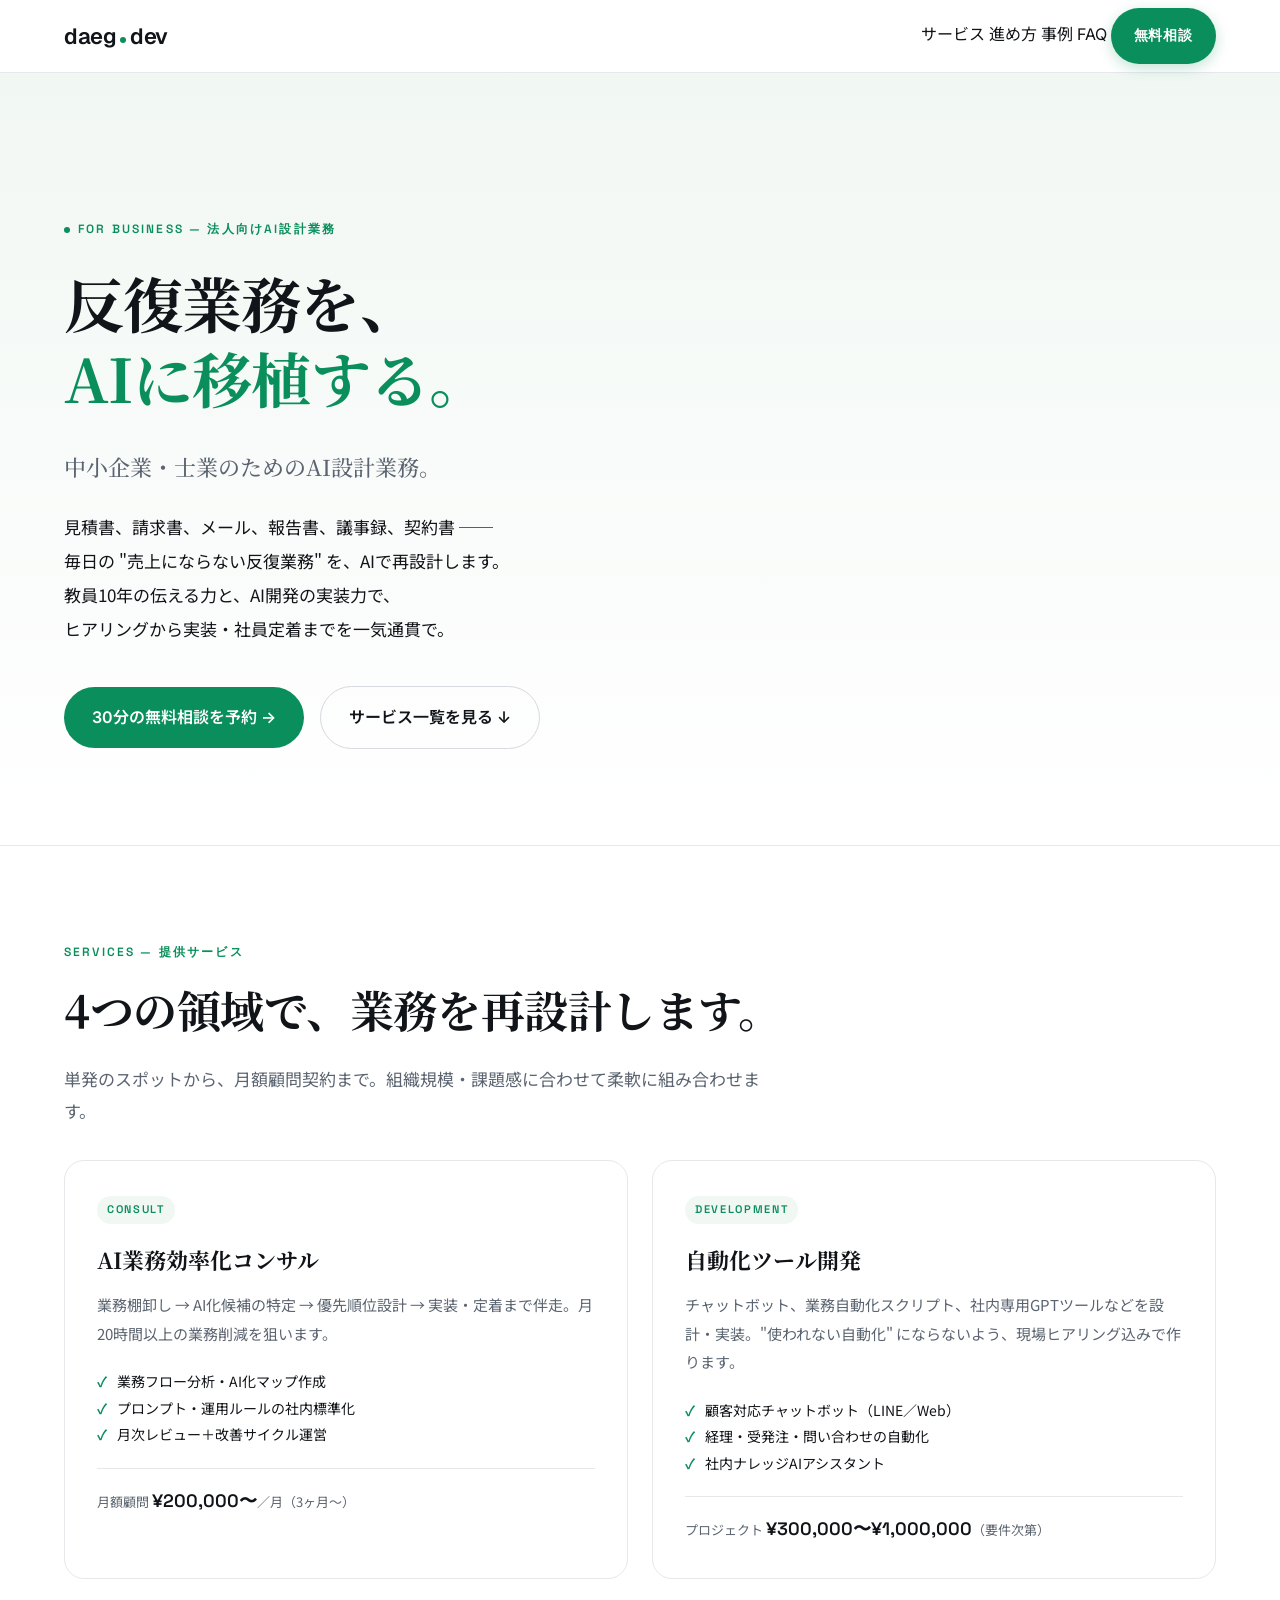
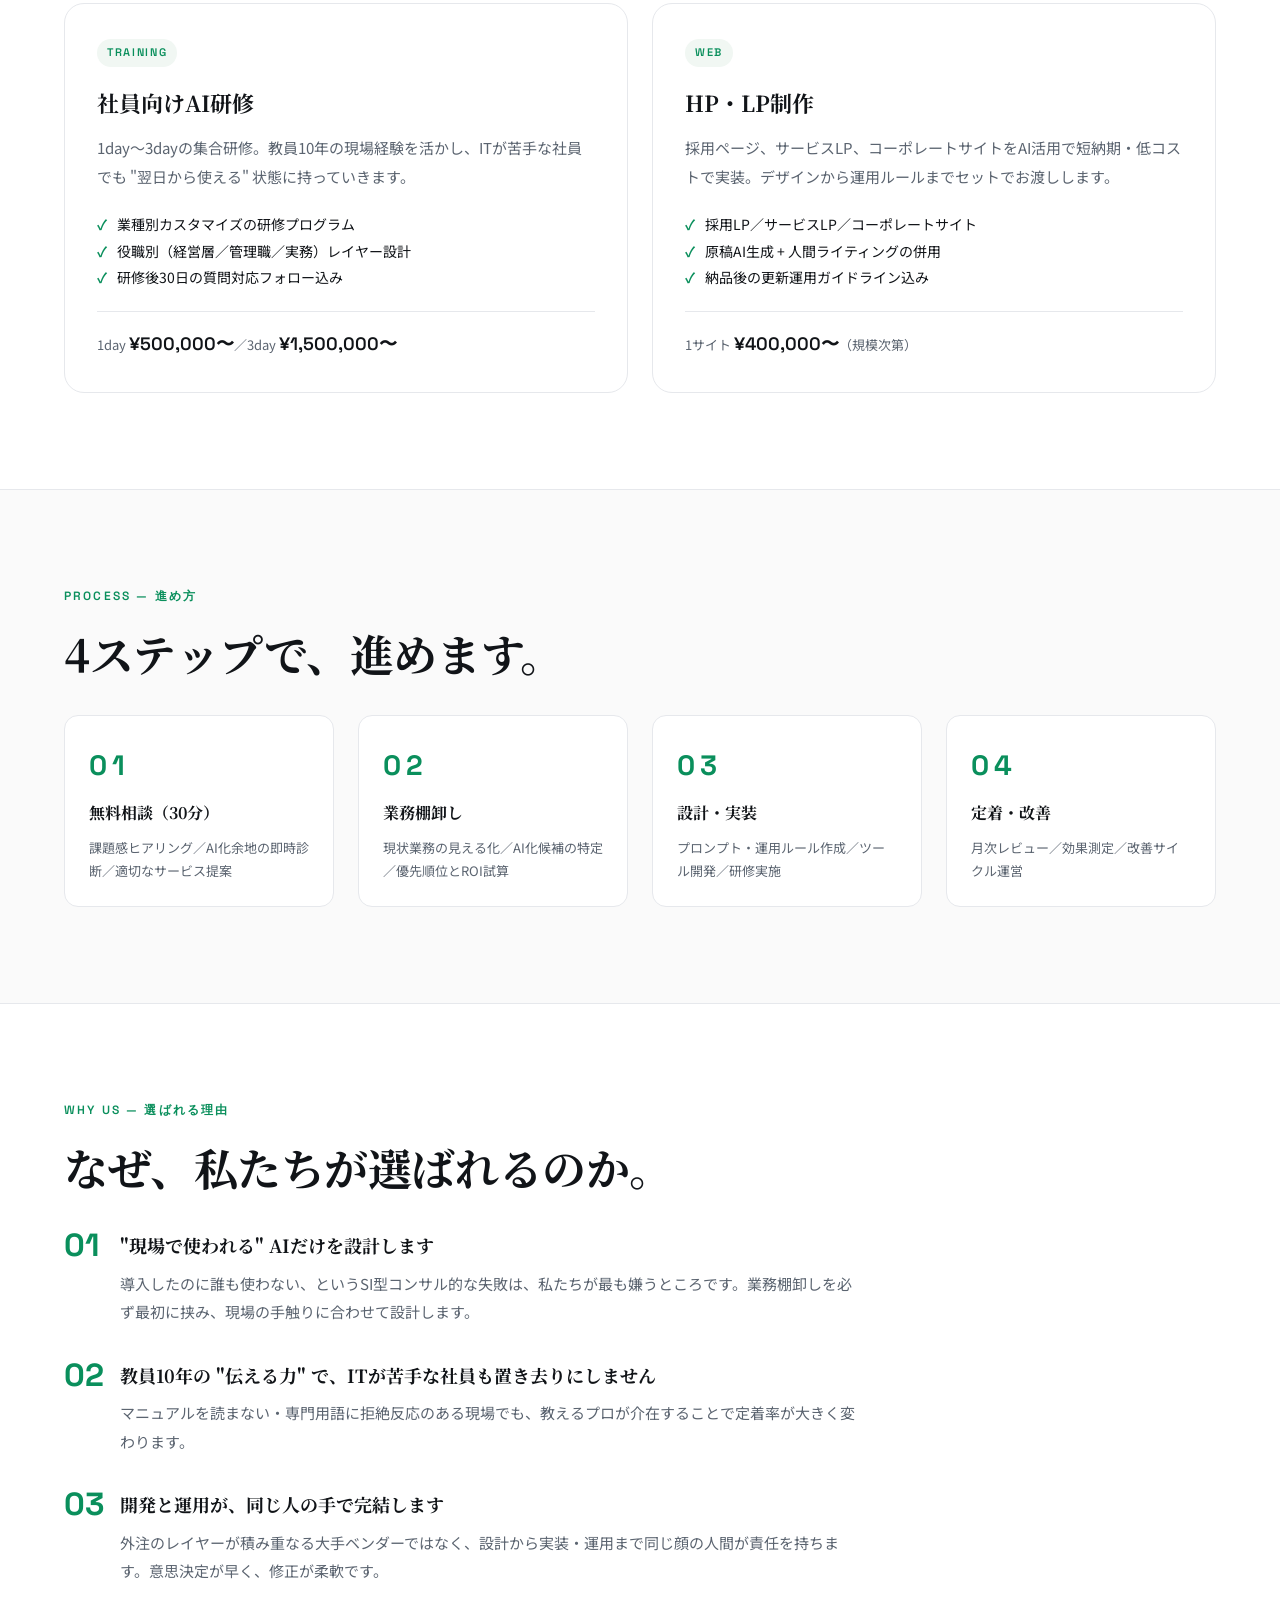
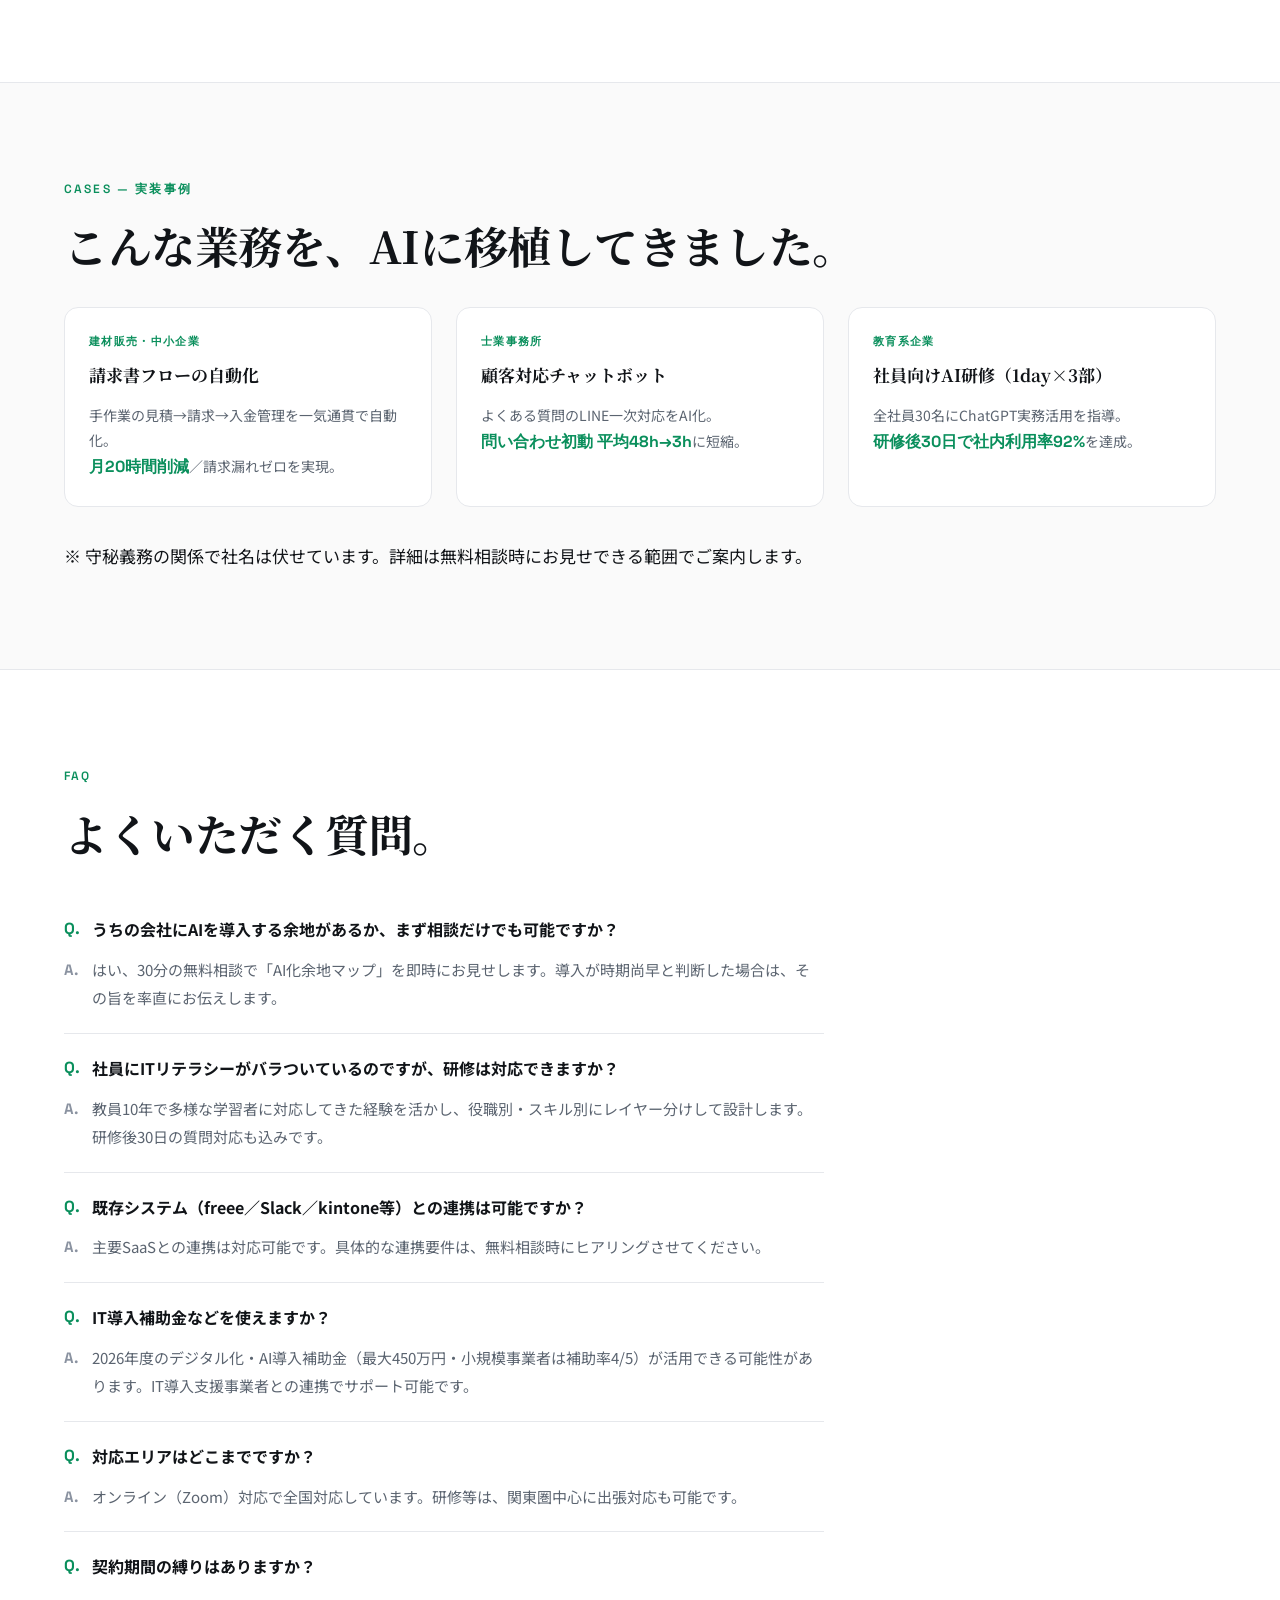
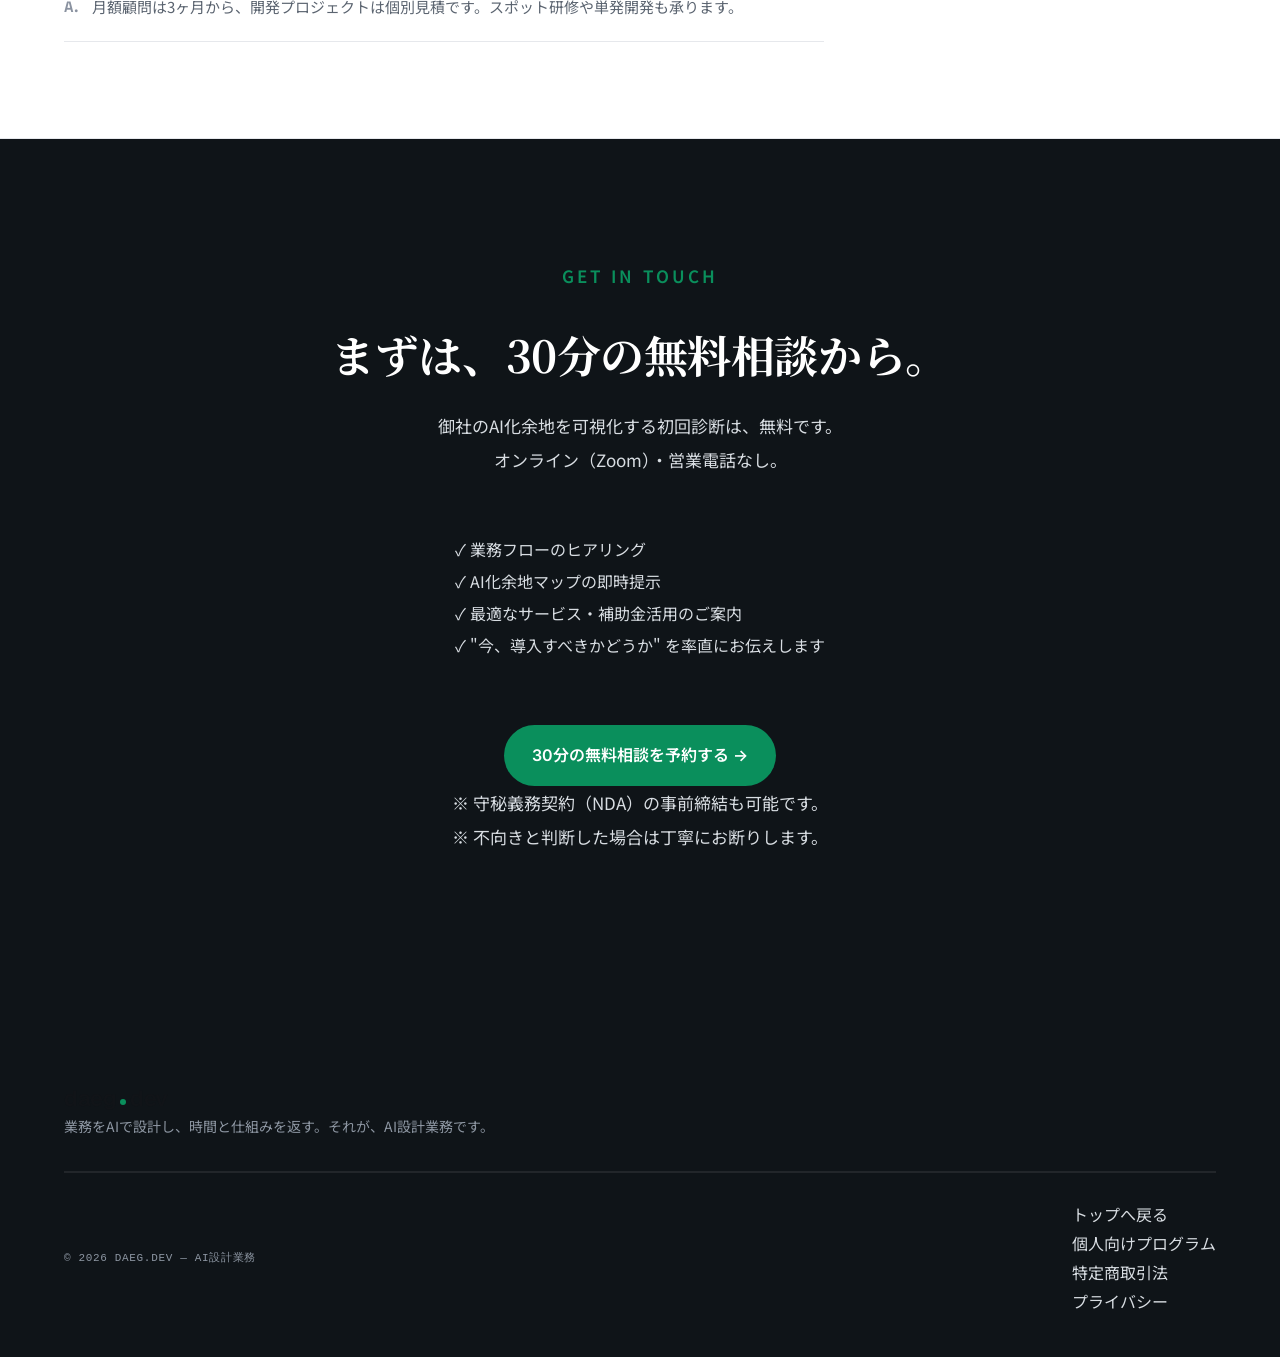
==== business/index.html @ 9ea6959b "Restructure as AI設計業務 umbrella with 2 segments Top page (index.html): - Hero shifted to umbrella "業務" ====
<!doctype html>
<html lang="ja">
<head>
  <meta charset="utf-8" />
  <meta name="viewport" content="width=device-width, initial-scale=1" />
  <title>法人向けAI設計業務 — 業務をAIで再設計する | DAEG.DEV</title>
  <meta name="description" content="中小企業・士業向けに、業務AI化コンサル／社員AI研修／自動化ツール開発／HP・LP制作を提供。教育力×実装力で、業務の反復をAIに移植します。" />
  <meta name="robots" content="index,follow" />
  <link rel="canonical" href="https://daeg.dev/business/" />

  <meta property="og:title" content="法人向けAI設計業務 — 業務をAIで再設計する" />
  <meta property="og:description" content="中小企業・士業向けに、業務AI化コンサル／社員AI研修／自動化ツール開発を提供。" />
  <meta property="og:type" content="website" />
  <meta property="og:url" content="https://daeg.dev/business/" />

  <link rel="icon" href="../assets/favicon.svg" type="image/svg+xml" />
  <link rel="apple-touch-icon" href="../assets/apple-touch-icon.png" />

  <link rel="preconnect" href="https://fonts.googleapis.com" />
  <link rel="preconnect" href="https://fonts.gstatic.com" crossorigin />
  <link href="https://fonts.googleapis.com/css2?family=Geist:wght@400;500;600&family=Inter:wght@400;500;600;700&family=Noto+Sans+JP:wght@400;500;700&family=Noto+Serif+JP:wght@500;700&family=Space+Grotesk:wght@500;600;700&display=swap" rel="stylesheet" />

  <link rel="stylesheet" href="../assets/style.css" />

  <style>
    /* ========== Business LP local styles ========== */
    .lp-section { padding: 96px 0; border-top: 1px solid var(--border); }
    .lp-section:first-of-type { border-top: 0; }
    .lp-label { font-family: var(--font-en); font-size: 12px; letter-spacing: .18em; color: var(--green); font-weight: 600; text-transform: uppercase; margin-bottom: 16px; }
    .lp-h2 { font-family: "Noto Serif JP", serif; font-weight: 700; font-size: clamp(28px, 4vw, 44px); line-height: 1.35; letter-spacing: -.01em; margin-bottom: 24px; color: var(--text); }
    .lp-h3 { font-family: "Noto Serif JP", serif; font-weight: 700; font-size: clamp(20px, 2.4vw, 28px); line-height: 1.5; margin-bottom: 16px; color: var(--text); }
    .lp-lead { font-family: var(--font-jp); font-size: 17px; line-height: 1.9; color: var(--text-sub); max-width: 720px; }
    .lp-prose { font-family: var(--font-jp); font-size: 17px; line-height: 2; color: var(--text); max-width: 760px; }
    .lp-prose p + p { margin-top: 1.4em; }
    .lp-divider { width: 56px; height: 2px; background: var(--border-strong); margin: 40px 0; border: 0; }

    /* Hero */
    .lp-hero { padding: 140px 0 96px; background: linear-gradient(180deg, var(--bg-tint) 0%, var(--bg) 100%); }
    .lp-hero-tag { display: inline-flex; align-items: center; gap: 8px; font-family: var(--font-en); font-size: 12px; letter-spacing: .18em; color: var(--green); font-weight: 600; text-transform: uppercase; margin-bottom: 24px; }
    .lp-hero-tag .dot { width: 6px; height: 6px; background: var(--green); border-radius: 50%; }
    .lp-hero-h1 { font-family: "Noto Serif JP", serif; font-weight: 700; font-size: clamp(36px, 6vw, 60px); line-height: 1.25; letter-spacing: -.015em; color: var(--text); margin-bottom: 32px; }
    .lp-hero-h1 span { display: block; }
    .lp-hero-h1 span:last-child { color: var(--green); }
    .lp-hero-sub { font-family: "Noto Serif JP", serif; font-size: clamp(18px, 2.2vw, 22px); font-weight: 500; color: var(--text-sub); margin-bottom: 24px; }
    .lp-hero-lead { font-family: var(--font-jp); font-size: 17px; line-height: 2; color: var(--text); max-width: 640px; margin-bottom: 40px; }
    .lp-hero-ctas { display: flex; flex-wrap: wrap; gap: 16px; align-items: center; }
    .lp-cta { display: inline-flex; align-items: center; gap: 10px; padding: 16px 28px; background: var(--green); color: #fff; border-radius: 999px; font-weight: 600; font-size: 16px; transition: background .2s var(--ease), transform .2s var(--ease); }
    .lp-cta:hover { background: var(--green-hover); transform: translateY(-1px); }
    .lp-cta.is-ghost { background: transparent; color: var(--text); border: 1px solid var(--border-strong); }
    .lp-cta.is-ghost:hover { background: var(--bg-tint); }

    /* Service cards */
    .services-grid { display: grid; grid-template-columns: repeat(2, 1fr); gap: 24px; margin-top: 32px; }
    @media (max-width: 900px) { .services-grid { grid-template-columns: 1fr; } }
    .svc { background: var(--bg); border: 1px solid var(--border); border-radius: var(--radius-lg); padding: 32px; transition: transform .2s var(--ease), box-shadow .2s var(--ease); }
    .svc:hover { transform: translateY(-2px); box-shadow: var(--shadow-md); }
    .svc-tag { display: inline-block; font-family: var(--font-en); font-size: 11px; letter-spacing: .15em; color: var(--green); font-weight: 600; padding: 4px 10px; background: var(--bg-tint); border-radius: 999px; margin-bottom: 16px; }
    .svc-name { font-family: "Noto Serif JP", serif; font-weight: 700; font-size: 22px; margin-bottom: 12px; color: var(--text); }
    .svc-desc { font-family: var(--font-jp); font-size: 15px; line-height: 1.9; color: var(--text-sub); margin-bottom: 20px; }
    .svc-points { font-family: var(--font-jp); font-size: 14px; line-height: 1.9; color: var(--text); margin-bottom: 20px; }
    .svc-points li { padding-left: 20px; position: relative; }
    .svc-points li::before { content: "✓"; position: absolute; left: 0; color: var(--green); font-weight: 700; }
    .svc-price { font-family: var(--font-jp); font-size: 13px; color: var(--text-sub); padding-top: 16px; border-top: 1px solid var(--border); }
    .svc-price strong { font-family: var(--font-en); font-size: 18px; color: var(--text); font-weight: 600; }

    /* Process steps */
    .steps { display: grid; grid-template-columns: repeat(4, 1fr); gap: 24px; margin-top: 32px; }
    @media (max-width: 720px) { .steps { grid-template-columns: 1fr 1fr; } }
    .step { padding: 24px; background: var(--bg); border: 1px solid var(--border); border-radius: var(--radius); }
    .step-num { font-family: var(--font-en); font-size: 28px; font-weight: 700; color: var(--green); margin-bottom: 8px; }
    .step-name { font-family: "Noto Serif JP", serif; font-weight: 700; font-size: 16px; margin-bottom: 8px; color: var(--text); }
    .step-desc { font-family: var(--font-jp); font-size: 13px; color: var(--text-sub); line-height: 1.8; }

    /* Case studies */
    .cases { display: grid; grid-template-columns: repeat(3, 1fr); gap: 24px; margin-top: 32px; }
    @media (max-width: 900px) { .cases { grid-template-columns: 1fr; } }
    .case { background: var(--bg); border: 1px solid var(--border); border-radius: var(--radius); padding: 24px; }
    .case-industry { font-family: var(--font-en); font-size: 11px; letter-spacing: .12em; color: var(--green); font-weight: 600; margin-bottom: 8px; text-transform: uppercase; }
    .case-title { font-family: "Noto Serif JP", serif; font-weight: 700; font-size: 17px; margin-bottom: 12px; color: var(--text); }
    .case-result { font-family: var(--font-jp); font-size: 14px; color: var(--text-sub); line-height: 1.8; }
    .case-result strong { color: var(--green); font-family: var(--font-en); font-size: 16px; }

    /* Reasons */
    .reasons { display: grid; gap: 32px; margin-top: 32px; max-width: 800px; }
    .reason { padding-left: 56px; position: relative; }
    .reason-num { position: absolute; left: 0; top: 0; font-family: var(--font-en); font-weight: 700; font-size: 32px; color: var(--green); line-height: 1; }
    .reason h4 { font-family: "Noto Serif JP", serif; font-size: 18px; font-weight: 700; margin-bottom: 8px; color: var(--text); }
    .reason p { font-family: var(--font-jp); color: var(--text-sub); line-height: 1.9; font-size: 15px; }

    /* FAQ */
    .faq-item { border-bottom: 1px solid var(--border); padding: 20px 0; }
    .faq-q { font-family: var(--font-jp); font-weight: 700; color: var(--text); font-size: 16px; margin-bottom: 12px; padding-left: 28px; position: relative; }
    .faq-q::before { content: "Q."; position: absolute; left: 0; color: var(--green); font-family: var(--font-en); font-weight: 700; }
    .faq-a { font-family: var(--font-jp); color: var(--text-sub); font-size: 15px; line-height: 1.9; padding-left: 28px; position: relative; }
    .faq-a::before { content: "A."; position: absolute; left: 0; color: var(--text-mute); font-family: var(--font-en); font-weight: 700; }

    /* Final CTA */
    .lp-final { background: var(--footer-bg); color: var(--footer-text); text-align: center; padding: 120px 0; }
    .lp-final .lp-h2 { color: #fff; }
    .lp-final p { font-family: var(--font-jp); color: var(--footer-text); font-size: 17px; line-height: 2; max-width: 620px; margin: 0 auto 32px; }
    .lp-final-note { font-family: var(--font-jp); color: var(--footer-mute); font-size: 13px; margin-top: 32px; }
    .lp-final ul { display: inline-block; text-align: left; font-family: var(--font-jp); color: var(--footer-text); margin: 24px 0; line-height: 2; }
  </style>
</head>
<body>
  <!-- ============ HEADER ============ -->
  <header class="site-header">
    <div class="container header-inner">
      <a href="../" class="logo" aria-label="DAEG.DEV ホームへ">
        <span class="logo-mark">daeg</span><span class="logo-dot"></span><span class="logo-tld">dev</span>
      </a>
      <nav class="header-nav" aria-label="法人サービス内ナビ">
        <a href="#services">サービス</a>
        <a href="#process">進め方</a>
        <a href="#cases">事例</a>
        <a href="#faq">FAQ</a>
        <a href="#contact" class="btn btn-primary">無料相談</a>
      </nav>
    </div>
  </header>

  <main>
    <!-- ============ HERO ============ -->
    <section class="lp-hero">
      <div class="container">
        <p class="lp-hero-tag"><span class="dot"></span>FOR BUSINESS — 法人向けAI設計業務</p>
        <h1 class="lp-hero-h1">
          <span>反復業務を、</span>
          <span>AIに移植する。</span>
        </h1>
        <p class="lp-hero-sub">中小企業・士業のためのAI設計業務。</p>
        <p class="lp-hero-lead">
          見積書、請求書、メール、報告書、議事録、契約書 ──<br />
          毎日の "売上にならない反復業務" を、AIで再設計します。<br />
          教員10年の伝える力と、AI開発の実装力で、<br />
          ヒアリングから実装・社員定着までを一気通貫で。
        </p>
        <div class="lp-hero-ctas">
          <a href="#contact" class="lp-cta">30分の無料相談を予約 →</a>
          <a href="#services" class="lp-cta is-ghost">サービス一覧を見る ↓</a>
        </div>
      </div>
    </section>

    <!-- ============ サービス一覧 ============ -->
    <section class="lp-section" id="services">
      <div class="container">
        <p class="lp-label">SERVICES — 提供サービス</p>
        <h2 class="lp-h2">4つの領域で、業務を再設計します。</h2>
        <p class="lp-lead">単発のスポットから、月額顧問契約まで。組織規模・課題感に合わせて柔軟に組み合わせます。</p>

        <div class="services-grid">
          <article class="svc">
            <span class="svc-tag">CONSULT</span>
            <h3 class="svc-name">AI業務効率化コンサル</h3>
            <p class="svc-desc">業務棚卸し → AI化候補の特定 → 優先順位設計 → 実装・定着まで伴走。月20時間以上の業務削減を狙います。</p>
            <ul class="svc-points">
              <li>業務フロー分析・AI化マップ作成</li>
              <li>プロンプト・運用ルールの社内標準化</li>
              <li>月次レビュー＋改善サイクル運営</li>
            </ul>
            <p class="svc-price">月額顧問 <strong>¥200,000〜</strong>／月（3ヶ月〜）</p>
          </article>

          <article class="svc">
            <span class="svc-tag">DEVELOPMENT</span>
            <h3 class="svc-name">自動化ツール開発</h3>
            <p class="svc-desc">チャットボット、業務自動化スクリプト、社内専用GPTツールなどを設計・実装。"使われない自動化" にならないよう、現場ヒアリング込みで作ります。</p>
            <ul class="svc-points">
              <li>顧客対応チャットボット（LINE／Web）</li>
              <li>経理・受発注・問い合わせの自動化</li>
              <li>社内ナレッジAIアシスタント</li>
            </ul>
            <p class="svc-price">プロジェクト <strong>¥300,000〜¥1,000,000</strong>（要件次第）</p>
          </article>

          <article class="svc">
            <span class="svc-tag">TRAINING</span>
            <h3 class="svc-name">社員向けAI研修</h3>
            <p class="svc-desc">1day〜3dayの集合研修。教員10年の現場経験を活かし、ITが苦手な社員でも "翌日から使える" 状態に持っていきます。</p>
            <ul class="svc-points">
              <li>業種別カスタマイズの研修プログラム</li>
              <li>役職別（経営層／管理職／実務）レイヤー設計</li>
              <li>研修後30日の質問対応フォロー込み</li>
            </ul>
            <p class="svc-price">1day <strong>¥500,000〜</strong>／3day <strong>¥1,500,000〜</strong></p>
          </article>

          <article class="svc">
            <span class="svc-tag">WEB</span>
            <h3 class="svc-name">HP・LP制作</h3>
            <p class="svc-desc">採用ページ、サービスLP、コーポレートサイトをAI活用で短納期・低コストで実装。デザインから運用ルールまでセットでお渡しします。</p>
            <ul class="svc-points">
              <li>採用LP／サービスLP／コーポレートサイト</li>
              <li>原稿AI生成 + 人間ライティングの併用</li>
              <li>納品後の更新運用ガイドライン込み</li>
            </ul>
            <p class="svc-price">1サイト <strong>¥400,000〜</strong>（規模次第）</p>
          </article>
        </div>
      </div>
    </section>

    <!-- ============ 進め方 ============ -->
    <section class="lp-section" id="process" style="background: var(--bg-soft);">
      <div class="container">
        <p class="lp-label">PROCESS — 進め方</p>
        <h2 class="lp-h2">4ステップで、進めます。</h2>

        <div class="steps">
          <div class="step">
            <div class="step-num">01</div>
            <div class="step-name">無料相談（30分）</div>
            <div class="step-desc">課題感ヒアリング／AI化余地の即時診断／適切なサービス提案</div>
          </div>
          <div class="step">
            <div class="step-num">02</div>
            <div class="step-name">業務棚卸し</div>
            <div class="step-desc">現状業務の見える化／AI化候補の特定／優先順位とROI試算</div>
          </div>
          <div class="step">
            <div class="step-num">03</div>
            <div class="step-name">設計・実装</div>
            <div class="step-desc">プロンプト・運用ルール作成／ツール開発／研修実施</div>
          </div>
          <div class="step">
            <div class="step-num">04</div>
            <div class="step-name">定着・改善</div>
            <div class="step-desc">月次レビュー／効果測定／改善サイクル運営</div>
          </div>
        </div>
      </div>
    </section>

    <!-- ============ 選ばれる理由 ============ -->
    <section class="lp-section">
      <div class="container">
        <p class="lp-label">WHY US — 選ばれる理由</p>
        <h2 class="lp-h2">なぜ、私たちが選ばれるのか。</h2>

        <div class="reasons">
          <div class="reason">
            <div class="reason-num">01</div>
            <h4>"現場で使われる" AIだけを設計します</h4>
            <p>導入したのに誰も使わない、というSI型コンサル的な失敗は、私たちが最も嫌うところです。業務棚卸しを必ず最初に挟み、現場の手触りに合わせて設計します。</p>
          </div>
          <div class="reason">
            <div class="reason-num">02</div>
            <h4>教員10年の "伝える力" で、ITが苦手な社員も置き去りにしません</h4>
            <p>マニュアルを読まない・専門用語に拒絶反応のある現場でも、教えるプロが介在することで定着率が大きく変わります。</p>
          </div>
          <div class="reason">
            <div class="reason-num">03</div>
            <h4>開発と運用が、同じ人の手で完結します</h4>
            <p>外注のレイヤーが積み重なる大手ベンダーではなく、設計から実装・運用まで同じ顔の人間が責任を持ちます。意思決定が早く、修正が柔軟です。</p>
          </div>
        </div>
      </div>
    </section>

    <!-- ============ 事例 ============ -->
    <section class="lp-section" id="cases" style="background: var(--bg-soft);">
      <div class="container">
        <p class="lp-label">CASES — 実装事例</p>
        <h2 class="lp-h2">こんな業務を、AIに移植してきました。</h2>

        <div class="cases">
          <article class="case">
            <p class="case-industry">建材販売・中小企業</p>
            <p class="case-title">請求書フローの自動化</p>
            <p class="case-result">手作業の見積→請求→入金管理を一気通貫で自動化。<br /><strong>月20時間削減</strong>／請求漏れゼロを実現。</p>
          </article>
          <article class="case">
            <p class="case-industry">士業事務所</p>
            <p class="case-title">顧客対応チャットボット</p>
            <p class="case-result">よくある質問のLINE一次対応をAI化。<br /><strong>問い合わせ初動 平均48h→3h</strong>に短縮。</p>
          </article>
          <article class="case">
            <p class="case-industry">教育系企業</p>
            <p class="case-title">社員向けAI研修（1day×3部）</p>
            <p class="case-result">全社員30名にChatGPT実務活用を指導。<br /><strong>研修後30日で社内利用率92%</strong>を達成。</p>
          </article>
        </div>

        <p class="lp-prose" style="margin-top: 32px;">
          ※ 守秘義務の関係で社名は伏せています。詳細は無料相談時にお見せできる範囲でご案内します。
        </p>
      </div>
    </section>

    <!-- ============ FAQ ============ -->
    <section class="lp-section" id="faq">
      <div class="container">
        <p class="lp-label">FAQ</p>
        <h2 class="lp-h2">よくいただく質問。</h2>

        <div style="max-width: 760px; margin-top: 32px;">
          <div class="faq-item">
            <p class="faq-q">うちの会社にAIを導入する余地があるか、まず相談だけでも可能ですか？</p>
            <p class="faq-a">はい、30分の無料相談で「AI化余地マップ」を即時にお見せします。導入が時期尚早と判断した場合は、その旨を率直にお伝えします。</p>
          </div>
          <div class="faq-item">
            <p class="faq-q">社員にITリテラシーがバラついているのですが、研修は対応できますか？</p>
            <p class="faq-a">教員10年で多様な学習者に対応してきた経験を活かし、役職別・スキル別にレイヤー分けして設計します。研修後30日の質問対応も込みです。</p>
          </div>
          <div class="faq-item">
            <p class="faq-q">既存システム（freee／Slack／kintone等）との連携は可能ですか？</p>
            <p class="faq-a">主要SaaSとの連携は対応可能です。具体的な連携要件は、無料相談時にヒアリングさせてください。</p>
          </div>
          <div class="faq-item">
            <p class="faq-q">IT導入補助金などを使えますか？</p>
            <p class="faq-a">2026年度のデジタル化・AI導入補助金（最大450万円・小規模事業者は補助率4/5）が活用できる可能性があります。IT導入支援事業者との連携でサポート可能です。</p>
          </div>
          <div class="faq-item">
            <p class="faq-q">対応エリアはどこまでですか？</p>
            <p class="faq-a">オンライン（Zoom）対応で全国対応しています。研修等は、関東圏中心に出張対応も可能です。</p>
          </div>
          <div class="faq-item">
            <p class="faq-q">契約期間の縛りはありますか？</p>
            <p class="faq-a">月額顧問は3ヶ月から、開発プロジェクトは個別見積です。スポット研修や単発開発も承ります。</p>
          </div>
        </div>
      </div>
    </section>

    <!-- ============ 申込 ============ -->
    <section class="lp-section lp-final" id="contact">
      <div class="container">
        <p class="lp-label" style="color: var(--green); display: block;">GET IN TOUCH</p>
        <h2 class="lp-h2">まずは、30分の無料相談から。</h2>
        <p>
          御社のAI化余地を可視化する初回診断は、無料です。<br />
          オンライン（Zoom）・営業電話なし。
        </p>

        <ul>
          <li>✓ 業務フローのヒアリング</li>
          <li>✓ AI化余地マップの即時提示</li>
          <li>✓ 最適なサービス・補助金活用のご案内</li>
          <li>✓ "今、導入すべきかどうか" を率直にお伝えします</li>
        </ul>

        <div style="margin-top: 40px;">
          <a href="https://forms.gle/jE252ufo3rpbmPwk8" target="_blank" rel="noopener" class="lp-cta">30分の無料相談を予約する →</a>
        </div>

        <p class="lp-final-note">
          ※ 守秘義務契約（NDA）の事前締結も可能です。<br />
          ※ 不向きと判断した場合は丁寧にお断りします。
        </p>
      </div>
    </section>
  </main>

  <!-- ============ FOOTER ============ -->
  <footer class="site-footer">
    <div class="container">
      <div class="footer-top">
        <a href="../" class="logo logo-footer">
          <span class="logo-mark">daeg</span><span class="logo-dot"></span><span class="logo-tld">dev</span>
        </a>
        <p class="footer-jp">業務をAIで設計し、時間と仕組みを返す。それが、AI設計業務です。</p>
      </div>
      <div class="footer-bottom">
        <p class="footer-copy">© 2026 DAEG.DEV — AI設計業務</p>
        <ul class="footer-links">
          <li><a href="../">トップへ戻る</a></li>
          <li><a href="../program/">個人向けプログラム</a></li>
          <li><a href="../legal/tokushoho.html">特定商取引法</a></li>
          <li><a href="../legal/privacy.html">プライバシー</a></li>
        </ul>
      </div>
    </div>
  </footer>
</body>
</html>
---- assets/style.css ----
/* ==========================================================================
   DAEG.DEV — White × Modern Green
   Clean, calm, trustworthy. Accent green only as dots, chips, borders.
   ========================================================================== */

:root {
  /* Surfaces */
  --bg: #ffffff;
  --bg-soft: #fafafa;
  --bg-tint: #f1f7f3;        /* very pale green */
  --border: #e6e8ec;
  --border-strong: #d6d9df;

  /* Text */
  --text: #111418;
  --text-sub: #5b6470;
  --text-mute: #8a92a0;

  /* Brand green */
  --green: #0a8f5c;
  --green-hover: #086f48;
  --green-soft: #d6ebe0;

  /* Footer */
  --footer-bg: #0f1418;
  --footer-text: #d8dde2;
  --footer-mute: #8d96a2;

  /* Type */
  --font-en: "Space Grotesk", "Inter", system-ui, sans-serif;
  --font-body: "Inter", "Noto Sans JP", system-ui, sans-serif;
  --font-jp: "Noto Sans JP", system-ui, sans-serif;
  --font-mono: "JetBrains Mono", ui-monospace, monospace;

  /* Layout */
  --max: 1200px;
  --radius-sm: 10px;
  --radius: 14px;
  --radius-lg: 20px;
  --shadow-sm: 0 1px 2px rgba(15, 20, 24, 0.04), 0 2px 8px rgba(15, 20, 24, 0.04);
  --shadow-md: 0 4px 12px rgba(15, 20, 24, 0.06), 0 12px 28px rgba(15, 20, 24, 0.06);
  --ease: cubic-bezier(0.2, 0.7, 0.2, 1);
}

/* Reset */
*, *::before, *::after { box-sizing: border-box; }
html { scroll-behavior: smooth; -webkit-text-size-adjust: 100%; }
body {
  margin: 0;
  font-family: var(--font-body);
  font-weight: 400;
  font-size: 16px;
  line-height: 1.8;
  color: var(--text);
  background: var(--bg);
  -webkit-font-smoothing: antialiased;
  text-rendering: optimizeLegibility;
}
body, p, h1, h2, h3, h4, h5, h6, ul, ol { margin: 0; padding: 0; }
ul, ol { list-style: none; }
a { color: inherit; text-decoration: none; transition: color 0.2s var(--ease); }
img { max-width: 100%; display: block; }
button { font: inherit; color: inherit; background: none; border: 0; cursor: pointer; }

/* JP body uses NotoSansJP via fallback chain */
.vision-headline, .vision-body, .hero-jp, .hero-lead,
.section-lead, .news-title, .service-question, .service-jp, .service-body,
.service-points li, .contact-lead, .contact-body, .contact-note,
.work-body, .about-bio, .about-creed p, .step-jp, .footer-jp {
  font-family: var(--font-jp);
}

/* Container */
.container { width: 100%; max-width: var(--max); margin: 0 auto; padding: 0 24px; }

/* ==========================================================================
   HEADER
   ========================================================================== */
.site-header {
  position: sticky; top: 0; z-index: 50;
  background: rgba(255,255,255,0.85);
  backdrop-filter: saturate(180%) blur(12px);
  -webkit-backdrop-filter: saturate(180%) blur(12px);
  border-bottom: 1px solid var(--border);
}
.header-inner {
  display: flex; align-items: center; justify-content: space-between;
  height: 72px; gap: 24px;
}
.logo {
  font-family: "Geist", "Inter", system-ui, sans-serif;
  font-weight: 600; font-size: 22px; letter-spacing: -0.02em;
  display: inline-flex; align-items: baseline;
  color: var(--text);
  line-height: 1;
}
.logo-mark, .logo-tld { color: var(--text); }
.logo-dot {
  display: inline-block;
  width: 6px; height: 6px;
  background: var(--green);
  border-radius: 50%;
  margin: 0 4px;
  transform: translateY(-1px);
  transition: transform 0.3s var(--ease), background 0.3s var(--ease);
}
.logo:hover .logo-dot {
  transform: translateY(-1px) scale(1.15);
  background: var(--green-hover);
}

.site-nav ul { display: flex; gap: 28px; align-items: center; }
.site-nav a {
  display: inline-flex; flex-direction: column; gap: 2px;
  font-family: var(--font-en);
  font-weight: 500; font-size: 13px; letter-spacing: 0.08em;
  padding: 6px 2px;
  border-bottom: 2px solid transparent;
  transition: border-color 0.2s var(--ease), color 0.2s var(--ease);
}
.site-nav a:hover { color: var(--green); border-bottom-color: var(--green); }
.nav-en { line-height: 1; }
.nav-jp { font-family: var(--font-jp); font-size: 10px; color: var(--text-mute); letter-spacing: 0.1em; line-height: 1; }

.header-cta { white-space: nowrap; }
.btn-sub { font-weight: 500; opacity: 0.85; }

.nav-toggle { display: none; flex-direction: column; gap: 4px; padding: 8px; }
.nav-toggle span { width: 22px; height: 2px; background: var(--text); border-radius: 2px; transition: 0.2s; }

/* ==========================================================================
   BUTTONS
   ========================================================================== */
.btn {
  display: inline-flex; align-items: center; justify-content: center;
  gap: 6px;
  font-family: var(--font-en);
  font-weight: 600; font-size: 14px; letter-spacing: 0.06em;
  padding: 14px 22px;
  border-radius: 999px;
  border: 1.5px solid transparent;
  transition: transform 0.2s var(--ease), background 0.2s var(--ease),
              color 0.2s var(--ease), border-color 0.2s var(--ease),
              box-shadow 0.2s var(--ease);
  cursor: pointer;
  white-space: nowrap;
}
.btn:hover { transform: translateY(-2px); }

.btn-primary { background: var(--green); color: #fff; box-shadow: 0 4px 14px rgba(10, 143, 92, 0.25); }
.btn-primary:hover { background: var(--green-hover); box-shadow: 0 8px 22px rgba(10, 143, 92, 0.3); }

.btn-ghost { background: #fff; color: var(--text); border-color: var(--border-strong); }
.btn-ghost:hover { border-color: var(--green); color: var(--green); }

.btn-outline { background: transparent; color: var(--green); border-color: var(--green); }
.btn-outline:hover { background: var(--green); color: #fff; }

.btn-sm { padding: 10px 16px; font-size: 12px; }
.btn-xl { padding: 20px 36px; font-size: 16px; }

/* Pulse dot */
.dot-pulse {
  display: inline-block;
  width: 8px; height: 8px;
  background: var(--green);
  border-radius: 50%;
  margin-right: 8px;
  position: relative;
  vertical-align: middle;
  animation: breathe 2.4s ease-in-out infinite;
}
.dot-pulse::after {
  content: ""; position: absolute; inset: -4px;
  border-radius: 50%;
  border: 1.5px solid var(--green);
  opacity: 0; animation: ring 2.4s ease-out infinite;
}
@keyframes breathe { 0%,100% { transform: scale(1); opacity: 1; } 50% { transform: scale(0.85); opacity: 0.7; } }
@keyframes ring { 0% { opacity: 0.7; transform: scale(0.6); } 80%,100% { opacity: 0; transform: scale(1.4); } }

/* ==========================================================================
   HERO  (with bg image, floating orbs, staggered reveal)
   ========================================================================== */
.hero {
  position: relative;
  padding: 140px 0 120px;
  border-bottom: 1px solid var(--border);
  overflow: hidden;
  isolation: isolate;
  background:
    linear-gradient(180deg, rgba(255,255,255,.55) 0%, rgba(255,255,255,.6) 60%, #ffffff 100%),
    url('images/hero-b.jpg') center / cover no-repeat,
    var(--bg);
}
.hero::before {
  content: ""; position: absolute; inset: 0;
  background: radial-gradient(60% 80% at 50% 20%, rgba(241,247,243,.4), transparent 70%);
  pointer-events: none;
  z-index: 0;
}

/* Floating green orbs — clearly alive */
.hero-bg {
  position: absolute; inset: 0;
  pointer-events: none;
  z-index: 1;
}
.hero-bg .orb {
  position: absolute;
  border-radius: 50%;
  will-change: transform, opacity;
}
.hero-bg .orb-1 {
  width: 360px; height: 360px;
  top: 0; left: 0;
  background: radial-gradient(circle at 40% 35%, rgba(10,143,92,.65), rgba(10,143,92,0) 70%);
  filter: blur(24px);
  animation: drift1 12s ease-in-out infinite;
}
.hero-bg .orb-2 {
  width: 240px; height: 240px;
  top: 0; right: 0;
  background: radial-gradient(circle at 50% 50%, rgba(10,143,92,.55), rgba(10,143,92,0) 70%);
  filter: blur(20px);
  animation: drift2 9s ease-in-out infinite;
}
.hero-bg .orb-3 {
  width: 460px; height: 460px;
  bottom: 0; left: 25%;
  background: radial-gradient(circle at 50% 40%, rgba(10,143,92,.4), rgba(10,143,92,0) 70%);
  filter: blur(32px);
  animation: drift3 14s ease-in-out infinite;
}
.hero-bg .orb-4 {
  width: 160px; height: 160px;
  bottom: 18%; right: 12%;
  background: radial-gradient(circle at 50% 50%, rgba(10,143,92,.8), rgba(10,143,92,0) 65%);
  filter: blur(14px);
  animation: drift4 7s ease-in-out infinite;
}
.hero-bg .orb-5 {
  width: 100px; height: 100px;
  top: 50%; left: 50%;
  background: radial-gradient(circle at 50% 50%, rgba(10,143,92,.95), rgba(10,143,92,0) 65%);
  filter: blur(8px);
  animation: drift5 5s ease-in-out infinite;
}

/* Big visible drift — translations are 200-340px, durations 5-14s */
@keyframes drift1 {
  0%   { transform: translate(0, 0)            scale(1);    }
  33%  { transform: translate(280px, 120px)    scale(1.15); }
  66%  { transform: translate(180px, 300px)    scale(0.9);  }
  100% { transform: translate(0, 0)            scale(1);    }
}
@keyframes drift2 {
  0%   { transform: translate(0, 0)            scale(1);    }
  50%  { transform: translate(-260px, 180px)   scale(1.2);  }
  100% { transform: translate(0, 0)            scale(1);    }
}
@keyframes drift3 {
  0%   { transform: translate(0, 0)            scale(1);    }
  40%  { transform: translate(-160px, -200px)  scale(1.1);  }
  80%  { transform: translate(120px, -80px)    scale(0.95); }
  100% { transform: translate(0, 0)            scale(1);    }
}
@keyframes drift4 {
  0%   { transform: translate(0, 0)            scale(1);    opacity: 1; }
  50%  { transform: translate(-220px, -140px)  scale(1.3);  opacity: .6; }
  100% { transform: translate(0, 0)            scale(1);    opacity: 1; }
}
@keyframes drift5 {
  0%   { transform: translate(-50%, -50%)                  scale(1);    opacity: 1; }
  25%  { transform: translate(calc(-50% + 240px), -50%)    scale(1.3);  opacity: .8; }
  50%  { transform: translate(calc(-50% + 320px), calc(-50% + 180px)) scale(.7); opacity: 1; }
  75%  { transform: translate(calc(-50% - 200px), calc(-50% + 120px)) scale(1.2); opacity: .9; }
  100% { transform: translate(-50%, -50%)                  scale(1);    opacity: 1; }
}

/* Diagonal light sweep across the hero */
.hero::after {
  content: ""; position: absolute;
  top: -50%; left: -30%;
  width: 60%; height: 200%;
  background: linear-gradient(115deg, transparent 0%, rgba(10,143,92,.08) 45%, rgba(10,143,92,.18) 50%, rgba(10,143,92,.08) 55%, transparent 100%);
  transform: skewX(-15deg);
  pointer-events: none;
  z-index: 1;
  animation: sweep 8s ease-in-out infinite;
}
@keyframes sweep {
  0%, 100% { transform: translateX(-30%) skewX(-15deg); opacity: 0; }
  50%      { transform: translateX(180%)  skewX(-15deg); opacity: 1; }
}

.hero-inner {
  max-width: 920px;
  margin: 0 auto;
  text-align: center;
  position: relative;
  z-index: 2;
}
.hero-eyebrow {
  font-family: var(--font-mono);
  font-size: 12px; letter-spacing: 0.18em; color: var(--green);
  text-transform: uppercase;
  margin-bottom: 28px;
}
.hero-title {
  font-family: var(--font-jp);
  font-weight: 700;
  font-size: clamp(48px, 8vw, 96px);
  line-height: 1.1;
  letter-spacing: -0.02em;
  color: var(--text);
  margin-bottom: 24px;
  display: flex;
  flex-direction: column;
  align-items: center;
  gap: 6px;
}
.hero-line { display: inline-block; }
.hero-jp {
  font-size: clamp(20px, 2.4vw, 26px);
  font-weight: 500;
  color: var(--text);
  margin-bottom: 18px;
}
.hero-lead {
  font-size: 16px;
  color: var(--text-sub);
  margin-bottom: 40px;
}
.hero-ctas {
  display: flex; gap: 14px; justify-content: center; flex-wrap: wrap;
  margin-bottom: 56px;
}
.hero-meta {
  display: flex; gap: 40px; justify-content: center; flex-wrap: wrap;
  font-family: var(--font-mono); font-size: 12px; letter-spacing: 0.12em;
  color: var(--text-mute); text-transform: uppercase;
}
.hero-meta strong { color: var(--green); font-weight: 700; font-size: 16px; margin-right: 6px; }

/* Scroll hint */
.hero-scroll-hint {
  position: absolute;
  bottom: 28px; left: 50%;
  transform: translateX(-50%);
  display: inline-flex;
  flex-direction: column;
  align-items: center;
  gap: 10px;
  font-family: var(--font-mono);
  font-size: 10px;
  letter-spacing: 0.24em;
  color: var(--text-mute);
  z-index: 3;
  animation: fadeIn 1s ease-out 1.5s both;
}
.hsh-bar {
  width: 1px;
  height: 36px;
  background: linear-gradient(to bottom, var(--green), transparent);
  animation: scrollDrop 2.2s ease-in-out infinite;
}
@keyframes scrollDrop {
  0%   { transform: scaleY(0); transform-origin: top; }
  50%  { transform: scaleY(1); transform-origin: top; }
  51%  { transform: scaleY(1); transform-origin: bottom; }
  100% { transform: scaleY(0); transform-origin: bottom; }
}
@keyframes fadeIn { from { opacity: 0; } to { opacity: 1; } }

/* ----- Reveal animation (stagger via --rd CSS var per element) ----- */
.reveal {
  opacity: 0;
  transform: translateY(18px);
  filter: blur(2px);
  animation: revealUp 0.9s cubic-bezier(0.2, 0.7, 0.2, 1) forwards;
  animation-delay: var(--rd, 0s);
}
@keyframes revealUp {
  to { opacity: 1; transform: translateY(0); filter: blur(0); }
}

@media (prefers-reduced-motion: reduce) {
  /* Disable only big text reveals — keep ambient orb drift & dot pulse,
     since they are gentle and don't cause vestibular issues. */
  .reveal {
    animation: none !important;
    opacity: 1 !important;
    transform: none !important;
    filter: none !important;
  }
  .hsh-bar { animation-duration: 4s !important; }
}

/* ==========================================================================
   SECTION BASE
   ========================================================================== */
.section { padding: 110px 0; }
.section + .section { border-top: 1px solid var(--border); }
.section-head { margin-bottom: 56px; max-width: 760px; }
.section-label {
  font-family: var(--font-mono);
  font-size: 12px; letter-spacing: 0.2em;
  color: var(--green); text-transform: uppercase;
  margin-bottom: 14px;
  padding-left: 14px;
  border-left: 3px solid var(--green);
}
.section-title {
  font-family: var(--font-en);
  font-weight: 700;
  font-size: clamp(30px, 4vw, 44px);
  line-height: 1.2; letter-spacing: -0.01em;
  color: var(--text);
  display: flex; flex-direction: column; gap: 6px;
  margin-bottom: 18px;
}
.section-title-jp {
  font-family: var(--font-jp);
  font-size: 14px; font-weight: 500;
  color: var(--text-mute); letter-spacing: 0.04em;
}
.section-lead { font-size: 16px; color: var(--text-sub); line-height: 1.85; }
.section-foot { margin-top: 48px; text-align: center; }

.link-arrow {
  display: inline-flex; align-items: center;
  font-family: var(--font-en); font-weight: 600;
  font-size: 13px; letter-spacing: 0.08em;
  color: var(--green);
  border-bottom: 1.5px solid transparent;
  padding-bottom: 2px;
  transition: 0.2s var(--ease);
}
.link-arrow:hover { color: var(--green-hover); border-bottom-color: var(--green-hover); }
.link-arrow-sm { font-size: 11px; letter-spacing: 0.12em; }

/* ==========================================================================
   VISION
   ========================================================================== */
.section-vision { background: var(--bg-soft); }
.vision-inner { max-width: 760px; margin: 0 auto; text-align: center; }
.section-vision .section-label {
  display: inline-block; border-left: 0; padding: 0;
  border-bottom: 2px solid var(--green); padding-bottom: 4px;
  margin-bottom: 28px;
}
.vision-headline {
  font-family: var(--font-jp);
  font-weight: 700;
  font-size: clamp(28px, 4.4vw, 44px);
  line-height: 1.45;
  letter-spacing: -0.01em;
  margin-bottom: 28px;
}
.vision-body {
  font-size: 17px;
  line-height: 1.95;
  color: var(--text-sub);
  margin-bottom: 36px;
}

/* ==========================================================================
   NEWS
   ========================================================================== */
.now-working {
  display: flex; align-items: center; gap: 18px; flex-wrap: wrap;
  background: var(--bg-tint);
  border: 1px solid var(--green-soft);
  border-radius: var(--radius);
  padding: 16px 22px;
  margin-bottom: 48px;
}
.now-label {
  font-family: var(--font-mono);
  font-size: 11px; letter-spacing: 0.18em; color: var(--green);
  font-weight: 700;
  display: inline-flex; align-items: center;
}
.now-text { font-size: 14px; color: var(--text); font-weight: 500; }

.news-channels {
  display: grid;
  grid-template-columns: repeat(2, 1fr);
  gap: 32px;
}
.news-channel {
  background: #fff;
  border: 1px solid var(--border);
  border-radius: var(--radius-lg);
  padding: 32px;
  transition: box-shadow 0.25s var(--ease), transform 0.25s var(--ease);
}
.news-channel:hover { box-shadow: var(--shadow-md); transform: translateY(-2px); }
.channel-head {
  display: flex; justify-content: space-between; align-items: center;
  padding-bottom: 18px; margin-bottom: 18px;
  border-bottom: 1px solid var(--border);
}
.channel-head h3 {
  font-family: var(--font-en); font-weight: 700;
  font-size: 18px; letter-spacing: 0.04em;
}
.news-list { display: flex; flex-direction: column; gap: 18px; }
.news-card { padding: 4px 0; }
.news-card + .news-card { padding-top: 18px; border-top: 1px dashed var(--border); }
.news-meta {
  display: flex; gap: 12px; align-items: center;
  margin-bottom: 8px;
}
.news-date {
  font-family: var(--font-mono); font-size: 11px;
  color: var(--text-mute); letter-spacing: 0.06em;
}
.news-tag {
  font-family: var(--font-mono); font-size: 10px; font-weight: 700;
  letter-spacing: 0.12em;
  color: var(--green);
  background: var(--green-soft);
  padding: 3px 8px; border-radius: 4px;
}
.news-title {
  font-size: 15px; font-weight: 500;
  line-height: 1.6;
  color: var(--text);
}

/* ==========================================================================
   SERVICE
   ========================================================================== */
.service-lead {
  font-family: var(--font-jp);
  font-size: 22px; font-weight: 700; color: var(--text);
}

.service-grid {
  display: grid;
  grid-template-columns: repeat(2, 1fr);
  gap: 28px;
}
.service-card {
  background: #fff;
  border: 1px solid var(--border);
  border-radius: var(--radius-lg);
  display: flex; flex-direction: column;
  overflow: hidden;
  transition: transform 0.25s var(--ease), box-shadow 0.25s var(--ease), border-color 0.25s var(--ease);
  position: relative;
}
.service-card:hover {
  transform: translateY(-4px);
  box-shadow: var(--shadow-md);
  border-color: var(--green);
}
.service-card-large { min-height: 460px; }
.service-card-body {
  display: flex; flex-direction: column; flex: 1;
  padding: 36px 40px 40px;
}

/* Service visual (top of card) */
.service-visual {
  position: relative;
  width: 100%;
  aspect-ratio: 4 / 3;
  overflow: hidden;
  background: var(--bg-tint);
}
.service-visual img {
  width: 100%; height: 100%;
  object-fit: cover;
  transition: transform 0.6s var(--ease);
}
.service-card:hover .service-visual img {
  transform: scale(1.06);
}
.service-visual-sm {
  aspect-ratio: 1 / 1;
  width: 132px;
  flex: 0 0 132px;
  border-radius: var(--radius);
  border: 1px solid var(--border);
}

/* Logo-style visual: fill the card, no extra padding */
.service-visual-logo {
  background: #ffffff;
  display: flex; align-items: center; justify-content: center;
  padding: 0;
}
.service-visual-logo img {
  width: 100%; height: 100%;
  object-fit: cover;
  object-position: center;
}
.service-card:hover .service-visual-logo img {
  transform: scale(1.04);
}

/* Tall logo (Uploom): keep entire mark visible — contain instead of cover */
.service-visual-logo-tall {
  aspect-ratio: 1 / 1;
}
.service-visual-logo-tall img {
  object-fit: contain;
  width: 100%; height: 100%;
}
.service-visual-logo-sm {
  background: #ffffff;
  display: flex; align-items: center; justify-content: center;
  padding: 0;
}
.service-visual-logo-sm img {
  width: 100%; height: 100%;
  object-fit: cover;
  object-position: center;
}
.service-card-small {
  grid-column: 1 / -1;
  flex-direction: row; align-items: center; gap: 32px;
  padding: 24px;
  flex-wrap: wrap;
}
.service-card-small-text { flex: 1 1 320px; display: flex; flex-direction: column; gap: 10px; }
.service-card-small .service-chip { margin-bottom: 0; }
.service-card-small .service-question { margin: 0; font-size: 14px; }
.service-card-small .service-title { margin: 0; font-size: 24px; }
.service-card-small .service-en { margin: 0; }
.service-card-small .service-body { margin: 0; }
.service-card-small .btn { align-self: center; margin-left: auto; }

.service-chip {
  display: inline-block; align-self: flex-start;
  font-family: var(--font-mono); font-weight: 700;
  font-size: 11px; letter-spacing: 0.18em;
  color: var(--green);
  background: var(--green-soft);
  padding: 5px 12px; border-radius: 999px;
  margin-bottom: 22px;
}
.service-question {
  font-family: var(--font-jp);
  font-size: 16px; font-weight: 700;
  color: var(--green);
  margin-bottom: 18px;
}
.service-title {
  font-family: var(--font-en);
  font-weight: 700;
  font-size: 32px; letter-spacing: 0.02em;
  color: var(--text);
  margin-bottom: 4px;
}
.service-en {
  font-family: var(--font-mono);
  font-size: 12px; letter-spacing: 0.14em;
  color: var(--text-mute);
  margin-bottom: 14px;
}
.service-jp {
  font-size: 15px; font-weight: 500;
  color: var(--text); margin-bottom: 14px;
}
.service-body {
  font-size: 14px; line-height: 1.85;
  color: var(--text-sub);
  margin-bottom: 22px;
}
.service-points {
  display: flex; flex-direction: column; gap: 6px;
  margin-bottom: 28px;
}
.service-points li {
  font-size: 13px; color: var(--text-sub);
  padding-left: 20px; position: relative;
}
.service-points li::before {
  content: ""; position: absolute; left: 0; top: 10px;
  width: 10px; height: 2px; background: var(--green);
}
.service-card .btn { margin-top: auto; align-self: flex-start; }

/* Wider CTAs inside Service cards */
.service-card-large .btn {
  align-self: stretch;
  justify-content: center;
  padding: 16px 32px;
  font-size: 14px;
  letter-spacing: 0.1em;
}
.service-card-small .btn {
  padding: 18px 44px;
  font-size: 14px;
  letter-spacing: 0.1em;
}

/* ==========================================================================
   CONTACT
   ========================================================================== */
.section-contact { background: var(--bg-tint); }
.contact-inner { max-width: 720px; margin: 0 auto; text-align: center; }
.section-contact .section-label {
  display: inline-block; border-left: 0; padding: 0;
  border-bottom: 2px solid var(--green); padding-bottom: 4px;
  margin-bottom: 24px;
}
.contact-title { align-items: center; }
.contact-lead {
  font-size: 18px; font-weight: 500; color: var(--text);
  margin: 24px 0 18px;
}
.contact-body {
  font-size: 15px; color: var(--text-sub); line-height: 1.95;
  margin-bottom: 40px;
}
.contact-cta { box-shadow: 0 8px 24px rgba(10, 143, 92, 0.28); }
.contact-sub-links {
  display: flex; gap: 28px; justify-content: center; flex-wrap: wrap;
  margin-top: 26px;
}
.contact-sub-links a {
  font-size: 13px; color: var(--text-sub);
  border-bottom: 1px solid var(--border-strong);
  padding-bottom: 2px;
}
.contact-sub-links a:hover { color: var(--green); border-bottom-color: var(--green); }
.contact-note {
  font-size: 12px; color: var(--text-mute);
  margin-top: 24px;
}

/* ==========================================================================
   WORKS
   ========================================================================== */
.works-filter {
  display: flex; gap: 10px; flex-wrap: wrap;
  margin-bottom: 40px;
}
.filter-chip {
  font-family: var(--font-en); font-weight: 600;
  font-size: 12px; letter-spacing: 0.1em;
  padding: 9px 18px;
  border: 1px solid var(--border-strong);
  border-radius: 999px;
  background: #fff; color: var(--text-sub);
  transition: 0.2s var(--ease);
}
.filter-chip:hover { color: var(--green); border-color: var(--green); }
.filter-chip.is-active {
  background: var(--green); color: #fff; border-color: var(--green);
}

.works-grid {
  display: grid;
  grid-template-columns: repeat(2, 1fr);
  gap: 24px;
}
.work-card {
  background: #fff;
  border: 1px solid var(--border);
  border-radius: var(--radius);
  padding: 32px;
  transition: transform 0.25s var(--ease), box-shadow 0.25s var(--ease), border-color 0.25s var(--ease);
  display: flex; flex-direction: column;
}
.work-card:hover {
  transform: translateY(-2px);
  box-shadow: var(--shadow-md);
  border-color: var(--green);
}
.work-tag {
  display: inline-block; align-self: flex-start;
  font-family: var(--font-mono); font-weight: 700;
  font-size: 10px; letter-spacing: 0.16em;
  color: var(--green);
  background: var(--green-soft);
  padding: 4px 10px; border-radius: 4px;
  margin-bottom: 18px;
}
.work-metric {
  font-family: var(--font-en);
  font-size: 14px; color: var(--text-sub);
  margin-bottom: 8px;
}
.work-metric strong {
  font-size: 22px; color: var(--green); font-weight: 700;
  margin-right: 6px;
}
.work-title {
  font-family: var(--font-jp);
  font-size: 18px; font-weight: 700;
  line-height: 1.5; color: var(--text);
  margin-bottom: 12px;
}
.work-body {
  font-size: 14px; line-height: 1.8;
  color: var(--text-sub);
  margin-bottom: 20px;
}
.work-card .link-arrow { margin-top: auto; align-self: flex-start; }

/* ==========================================================================
   ABOUT
   ========================================================================== */
.section-about { background: var(--bg-soft); }
.about-grid {
  display: grid;
  grid-template-columns: 1fr 1fr;
  gap: 60px;
  margin-bottom: 56px;
  align-items: start;
}
.about-profile {
  background: #fff;
  border: 1px solid var(--border);
  border-radius: var(--radius-lg);
  overflow: hidden;
  display: flex;
  flex-direction: column;
}
.about-portrait {
  position: relative;
  margin: 0;
  aspect-ratio: 1 / 1;
  overflow: hidden;
  background: var(--bg-tint);
  border-bottom: 1px solid var(--border);
}
.about-portrait img {
  width: 100%; height: 100%;
  object-fit: cover;
  display: block;
  transition: transform 0.8s var(--ease);
}
.about-profile:hover .about-portrait img {
  transform: scale(1.04);
}
.about-portrait-cap {
  position: absolute;
  left: 16px; bottom: 14px;
  font-family: var(--font-en);
  font-weight: 600; font-size: 14px;
  letter-spacing: -0.02em;
  color: #fff;
  background: rgba(15, 20, 24, 0.62);
  backdrop-filter: blur(6px);
  -webkit-backdrop-filter: blur(6px);
  padding: 6px 12px;
  border-radius: 999px;
}
.about-profile-text {
  padding: 28px 32px 36px;
}
.about-handle {
  font-family: var(--font-mono);
  font-size: 11px; letter-spacing: 0.18em;
  color: var(--green);
  text-transform: uppercase;
  margin-bottom: 18px;
}
.about-bio {
  font-size: 15px; line-height: 1.95;
  color: var(--text-sub);
}

.about-steps {
  display: flex; flex-direction: column; gap: 18px;
}
.about-steps li {
  background: #fff;
  border: 1px solid var(--border);
  border-left: 3px solid var(--green);
  border-radius: var(--radius);
  padding: 22px 24px;
  transition: transform 0.25s var(--ease), box-shadow 0.25s var(--ease);
}
.about-steps li:hover { transform: translateY(-2px); box-shadow: var(--shadow-sm); }
.step-num {
  font-family: var(--font-mono);
  font-size: 11px; color: var(--green); letter-spacing: 0.18em;
  font-weight: 700; margin-bottom: 6px;
}
.step-en {
  font-family: var(--font-en);
  font-size: 16px; font-weight: 700;
  color: var(--text); letter-spacing: 0.04em;
  margin-bottom: 6px;
}
.step-jp {
  font-size: 14px; line-height: 1.7;
  color: var(--text-sub);
}

.about-creed {
  background: #fff;
  border: 1px solid var(--border);
  border-radius: var(--radius-lg);
  padding: 36px 40px;
  margin-bottom: 36px;
}
.about-creed p { font-size: 15px; line-height: 1.95; color: var(--text-sub); margin-bottom: 18px; }
.about-creed p:last-child { margin-bottom: 0; }
.creed-label {
  font-family: var(--font-mono) !important;
  font-size: 11px !important; letter-spacing: 0.18em;
  color: var(--green) !important; font-weight: 700;
  text-transform: uppercase;
  margin-bottom: 8px !important;
  line-height: 1 !important;
}
.about-ctas {
  display: flex; gap: 28px; flex-wrap: wrap;
}

/* ==========================================================================
   FOOTER
   ========================================================================== */
.site-footer {
  background: var(--footer-bg);
  color: var(--footer-text);
  padding: 80px 0 40px;
  margin-top: 0;
}
.footer-inner { display: flex; flex-direction: column; gap: 56px; }
.footer-top {
  text-align: left;
  padding-bottom: 32px;
  border-bottom: 1px solid rgba(255,255,255,0.08);
}
.footer-en {
  font-family: var(--font-en);
  font-size: clamp(28px, 4vw, 42px);
  font-weight: 700; letter-spacing: 0.02em;
  color: #fff;
  margin-bottom: 10px;
}
.footer-jp {
  font-size: 14px;
  color: var(--footer-mute);
}

.footer-cols {
  display: grid;
  grid-template-columns: repeat(4, 1fr);
  gap: 32px;
}
.footer-col h4 {
  font-family: var(--font-en);
  font-size: 12px; font-weight: 700;
  letter-spacing: 0.18em;
  color: var(--green);
  margin-bottom: 16px;
}
.footer-col ul { display: flex; flex-direction: column; gap: 10px; }
.footer-col a {
  font-size: 14px;
  color: var(--footer-text);
  transition: color 0.2s var(--ease);
}
.footer-col a:hover { color: #fff; }

/* Footer socials with icons */
.footer-socials a {
  display: inline-flex; align-items: center; gap: 10px;
  padding: 4px 0;
}
.footer-socials svg {
  flex: 0 0 auto;
  color: var(--footer-mute);
  transition: color 0.2s var(--ease);
}
.footer-socials a:hover svg { color: var(--green); }

.footer-bottom {
  display: flex; flex-wrap: wrap; gap: 20px; align-items: center; justify-content: space-between;
  padding-top: 28px;
  border-top: 1px solid rgba(255,255,255,0.08);
}
.footer-logo {
  font-family: "Geist", "Inter", system-ui, sans-serif;
  font-weight: 600; font-size: 20px; letter-spacing: -0.02em;
  color: #fff;
  display: inline-flex; align-items: baseline;
  line-height: 1;
  margin: 0;
}
.footer-dot {
  display: inline-block;
  width: 6px; height: 6px;
  background: var(--green);
  border-radius: 50%;
  margin: 0 4px;
  transform: translateY(-1px);
}
.footer-legal { display: flex; gap: 18px; flex-wrap: wrap; }
.footer-legal a {
  font-size: 12px; color: var(--footer-mute);
  border-bottom: 1px solid transparent;
  padding-bottom: 1px;
}
.footer-legal a:hover { color: #fff; border-bottom-color: var(--green); }
.footer-copy {
  font-family: var(--font-mono);
  font-size: 11px; color: var(--footer-mute);
  letter-spacing: 0.06em;
}

/* ==========================================================================
   RESPONSIVE
   ========================================================================== */
@media (max-width: 960px) {
  .news-channels,
  .service-grid,
  .works-grid,
  .about-grid { grid-template-columns: 1fr; gap: 24px; }
  .footer-cols { grid-template-columns: repeat(2, 1fr); gap: 32px; }
  .service-card-small { flex-direction: column; align-items: flex-start; padding: 32px; }
  .service-card-small .btn { margin-left: 0; align-self: flex-start; }
  .section { padding: 90px 0; }
  .hero { padding: 90px 0 80px; }
}

@media (max-width: 720px) {
  .site-nav { display: none; }
  .nav-toggle { display: flex; }
  .header-cta { display: none; }
  .site-nav.is-open {
    display: block;
    position: absolute; top: 72px; left: 0; right: 0;
    background: #fff; border-bottom: 1px solid var(--border);
    padding: 24px;
  }
  .site-nav.is-open ul { flex-direction: column; gap: 18px; align-items: flex-start; }
  .footer-cols { grid-template-columns: 1fr; gap: 32px; }
  .hero-meta { gap: 18px; }
  .footer-bottom { flex-direction: column; align-items: flex-start; }
}
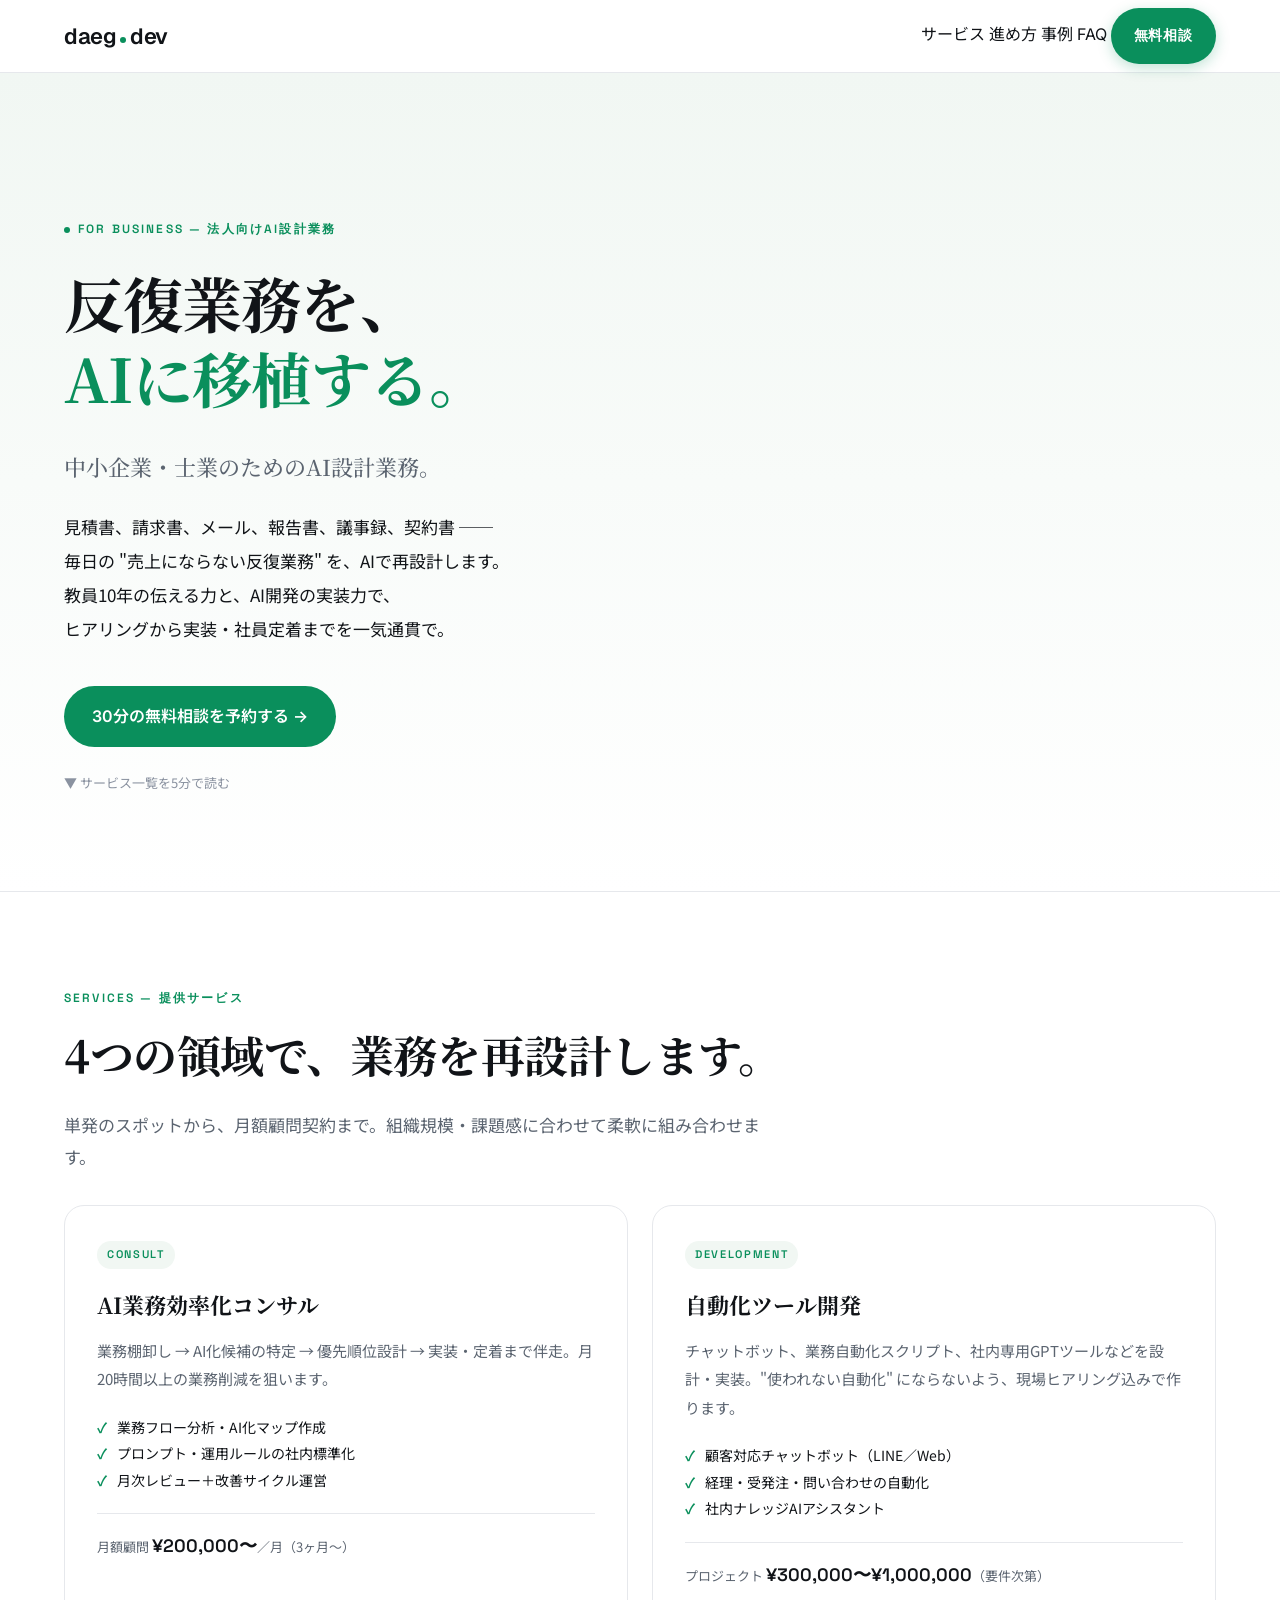
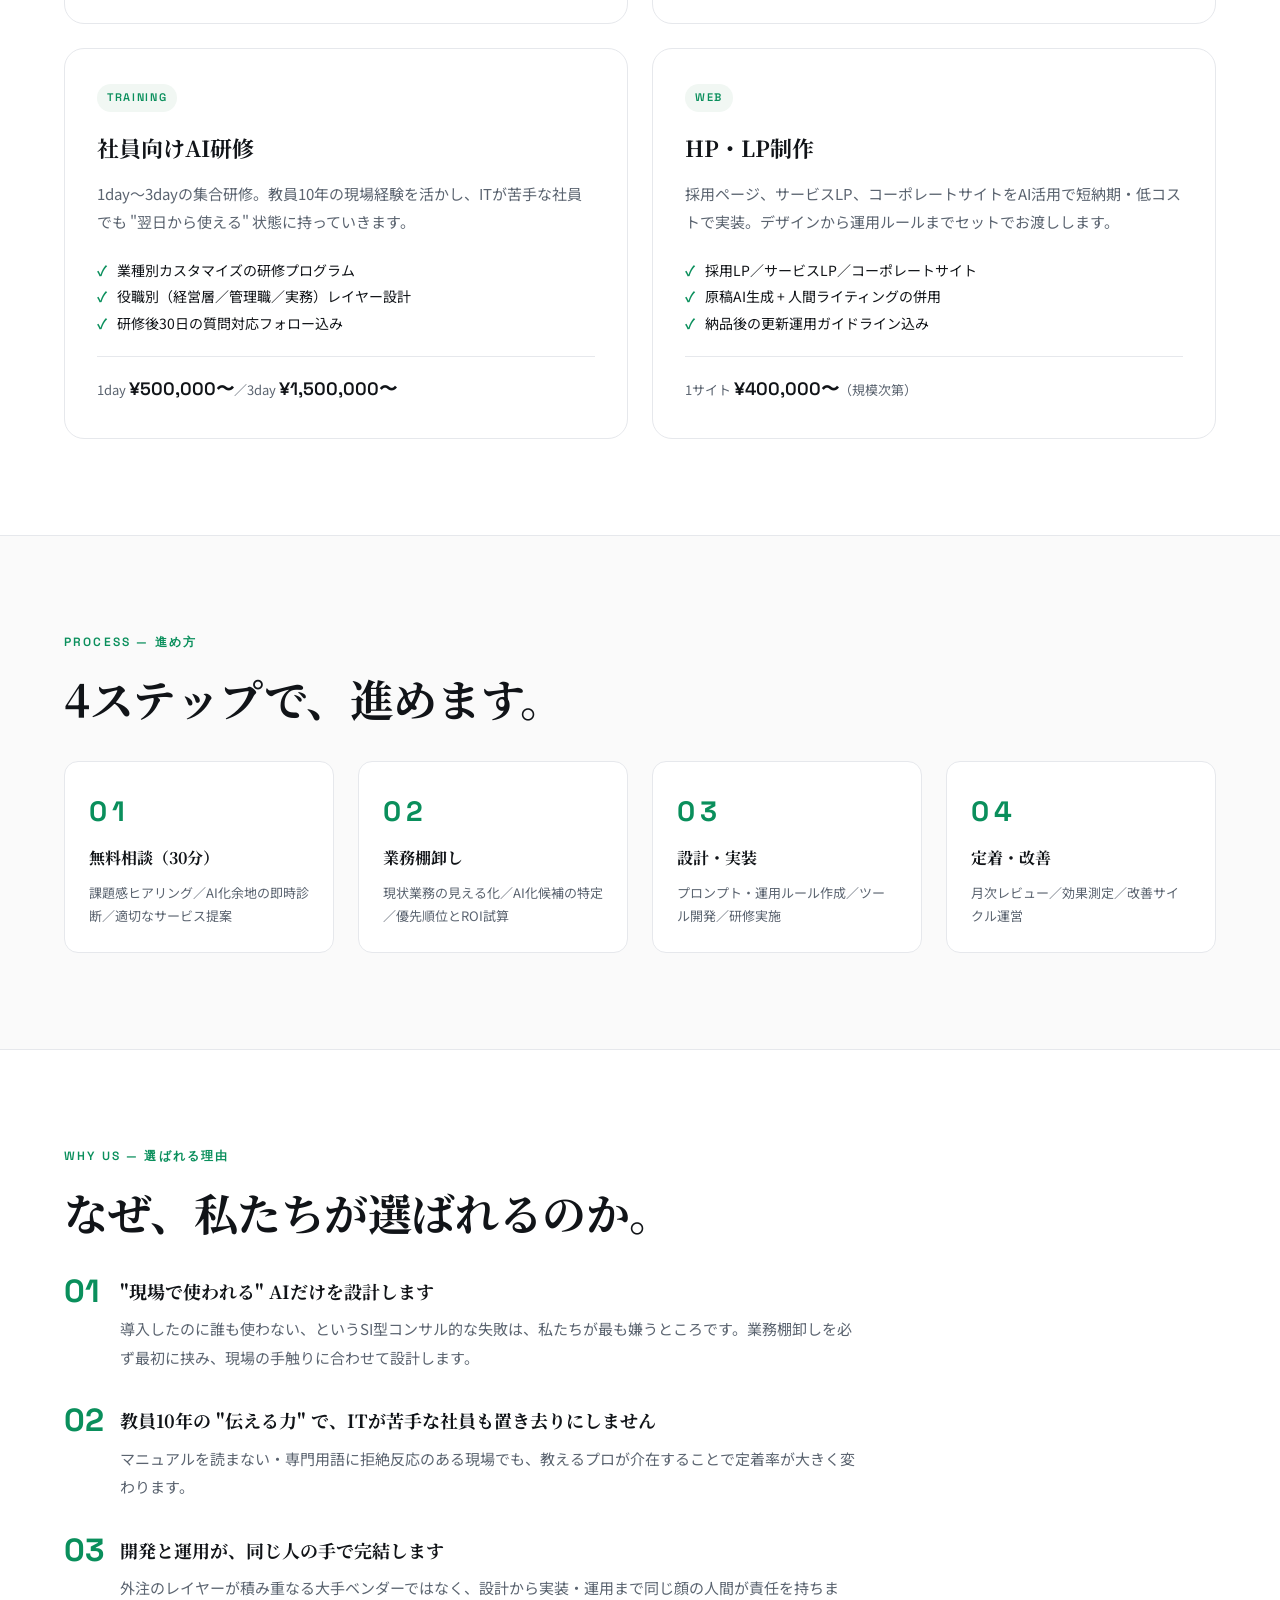
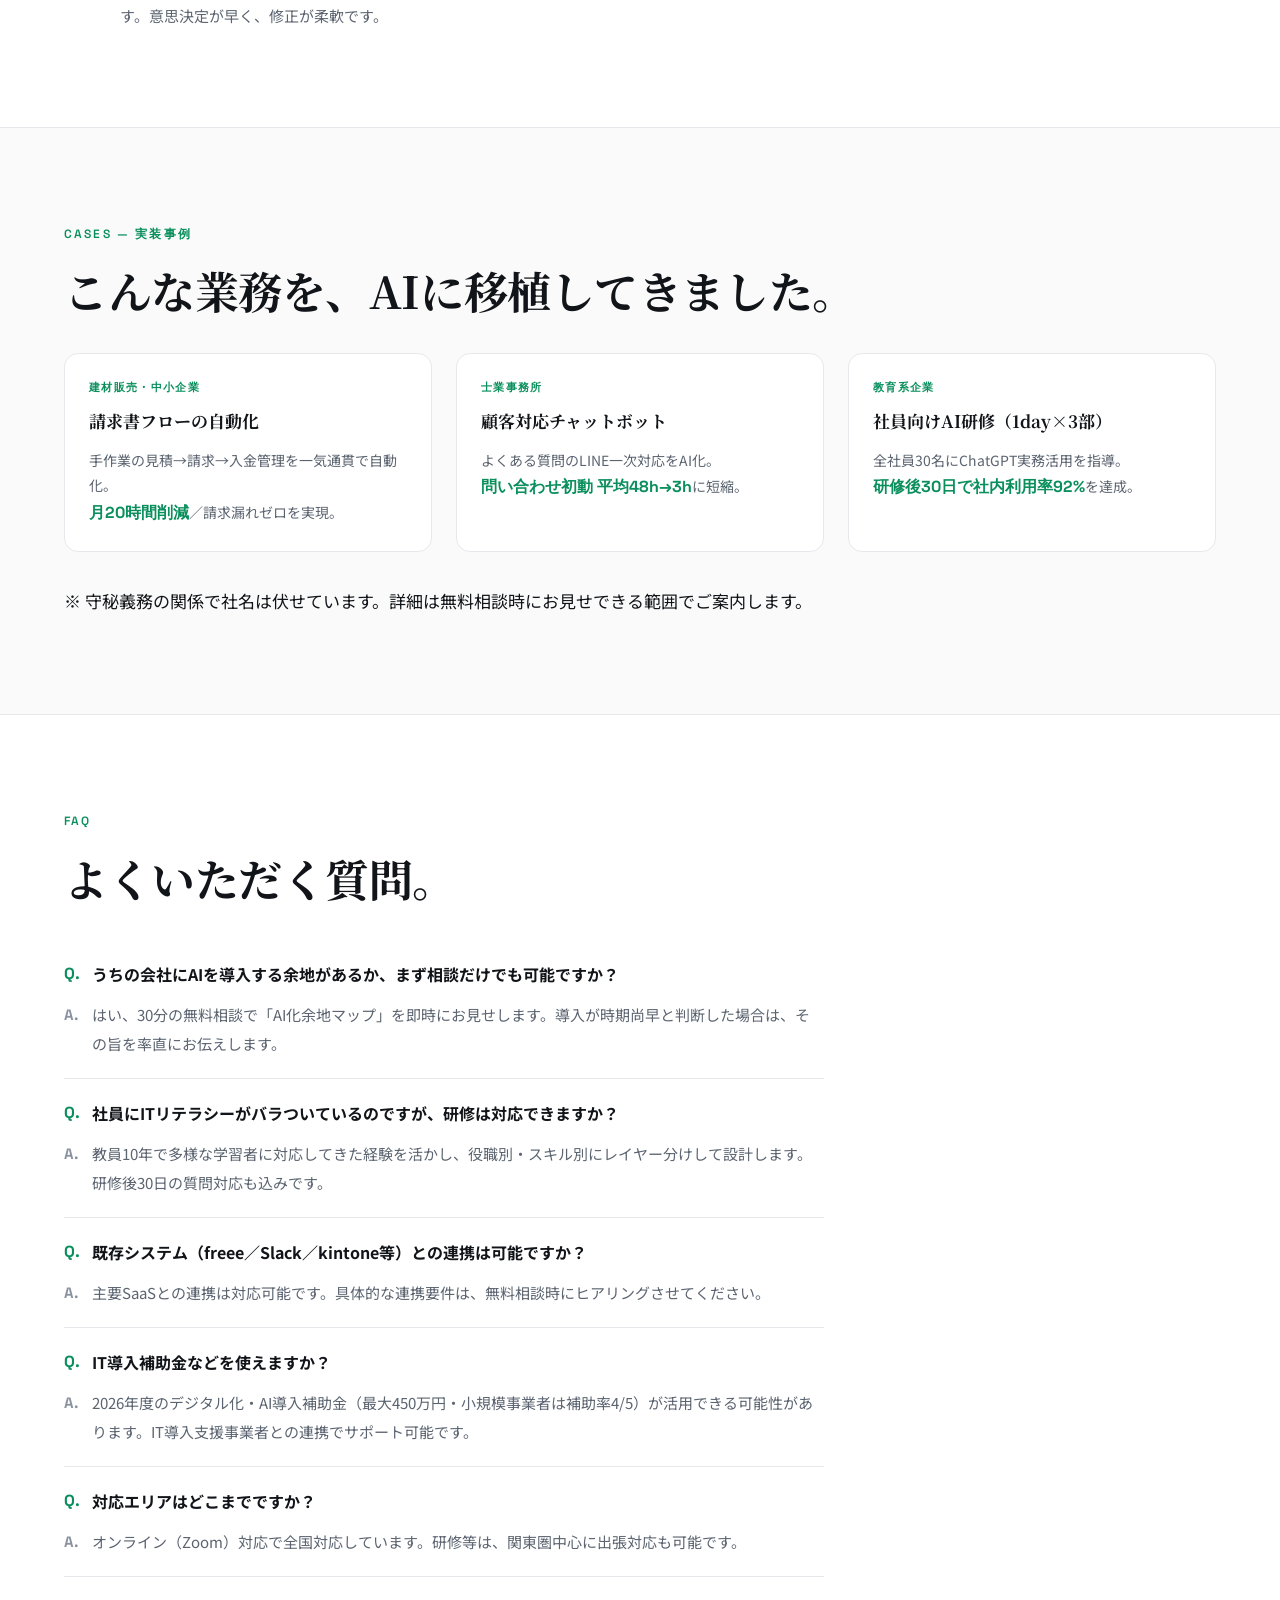
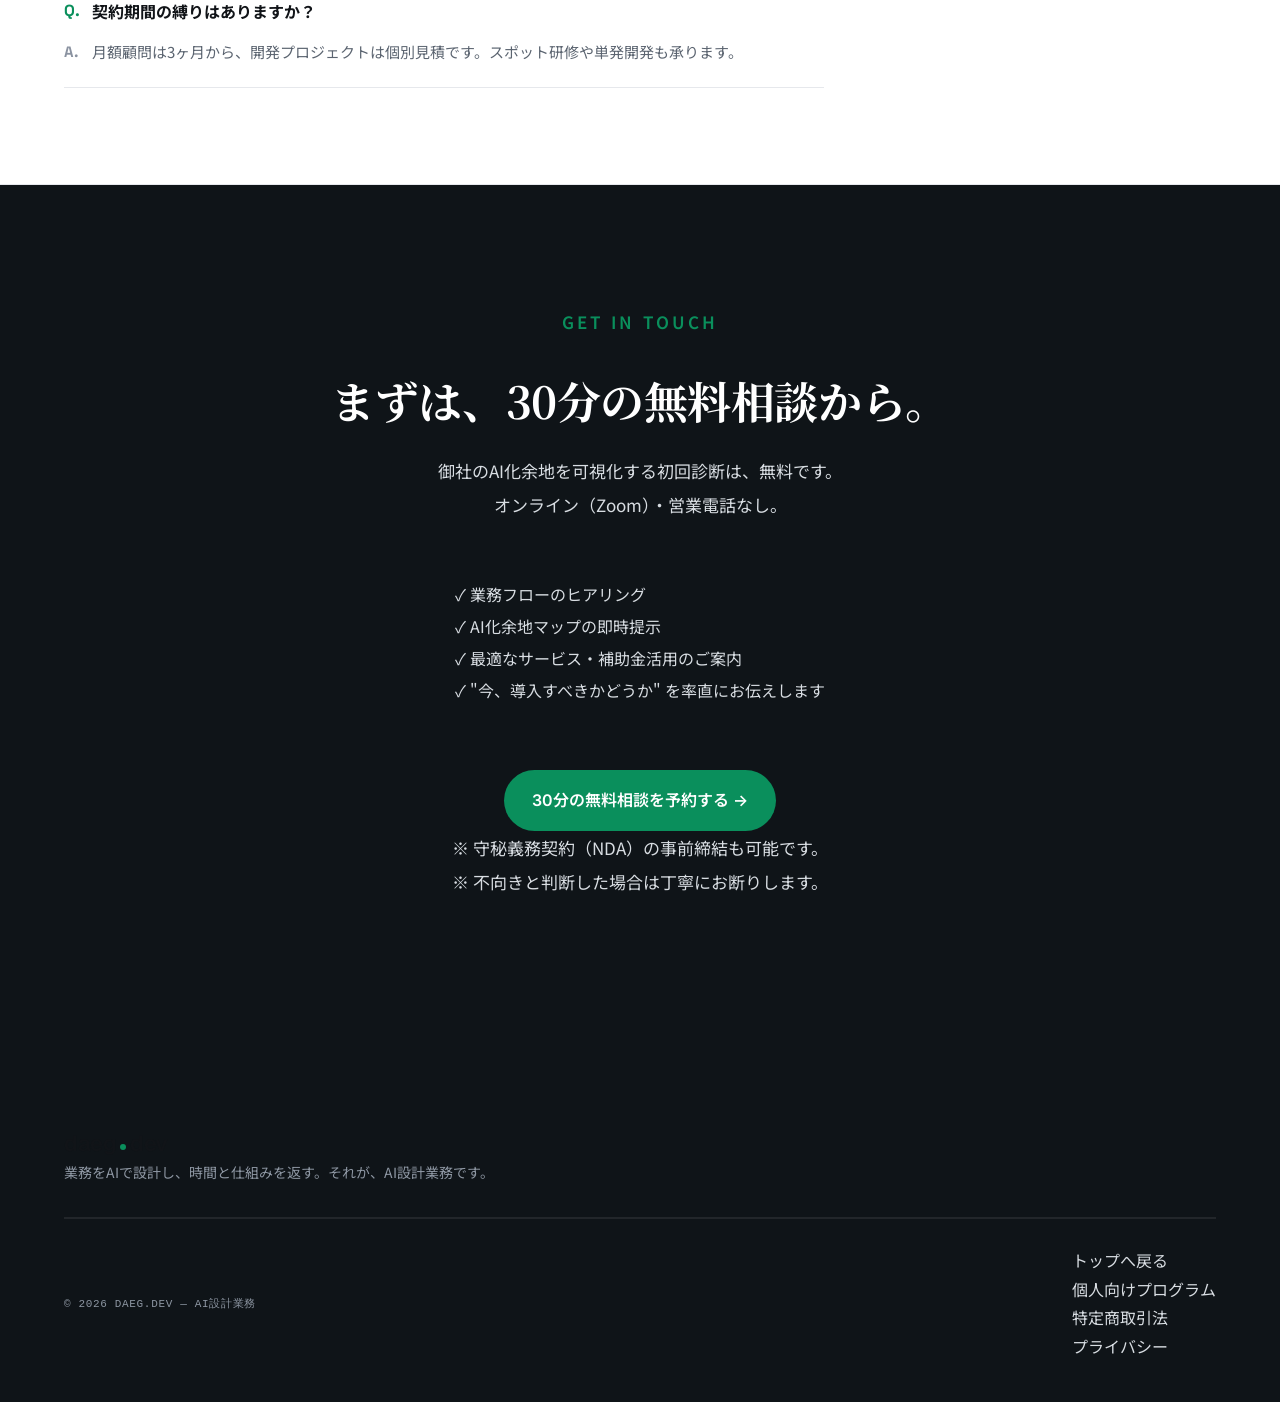
==== commit f564f2b6: "Remove all Uploom traces; unify each LP to a single CTA Top (index.html): - Replace svc-uploom-logo." ====
--- a/business/index.html
+++ b/business/index.html
@@ -136,9 +136,9 @@
           ヒアリングから実装・社員定着までを一気通貫で。
         </p>
         <div class="lp-hero-ctas">
-          <a href="#contact" class="lp-cta">30分の無料相談を予約 →</a>
-          <a href="#services" class="lp-cta is-ghost">サービス一覧を見る ↓</a>
-        </div>
+          <a href="#contact" class="lp-cta">30分の無料相談を予約する →</a>
+        </div>
+        <p class="lp-hero-note" style="font-family: var(--font-jp); font-size: 13px; color: var(--text-mute); margin-top: 24px;">▼ サービス一覧を5分で読む</p>
       </div>
     </section>
 
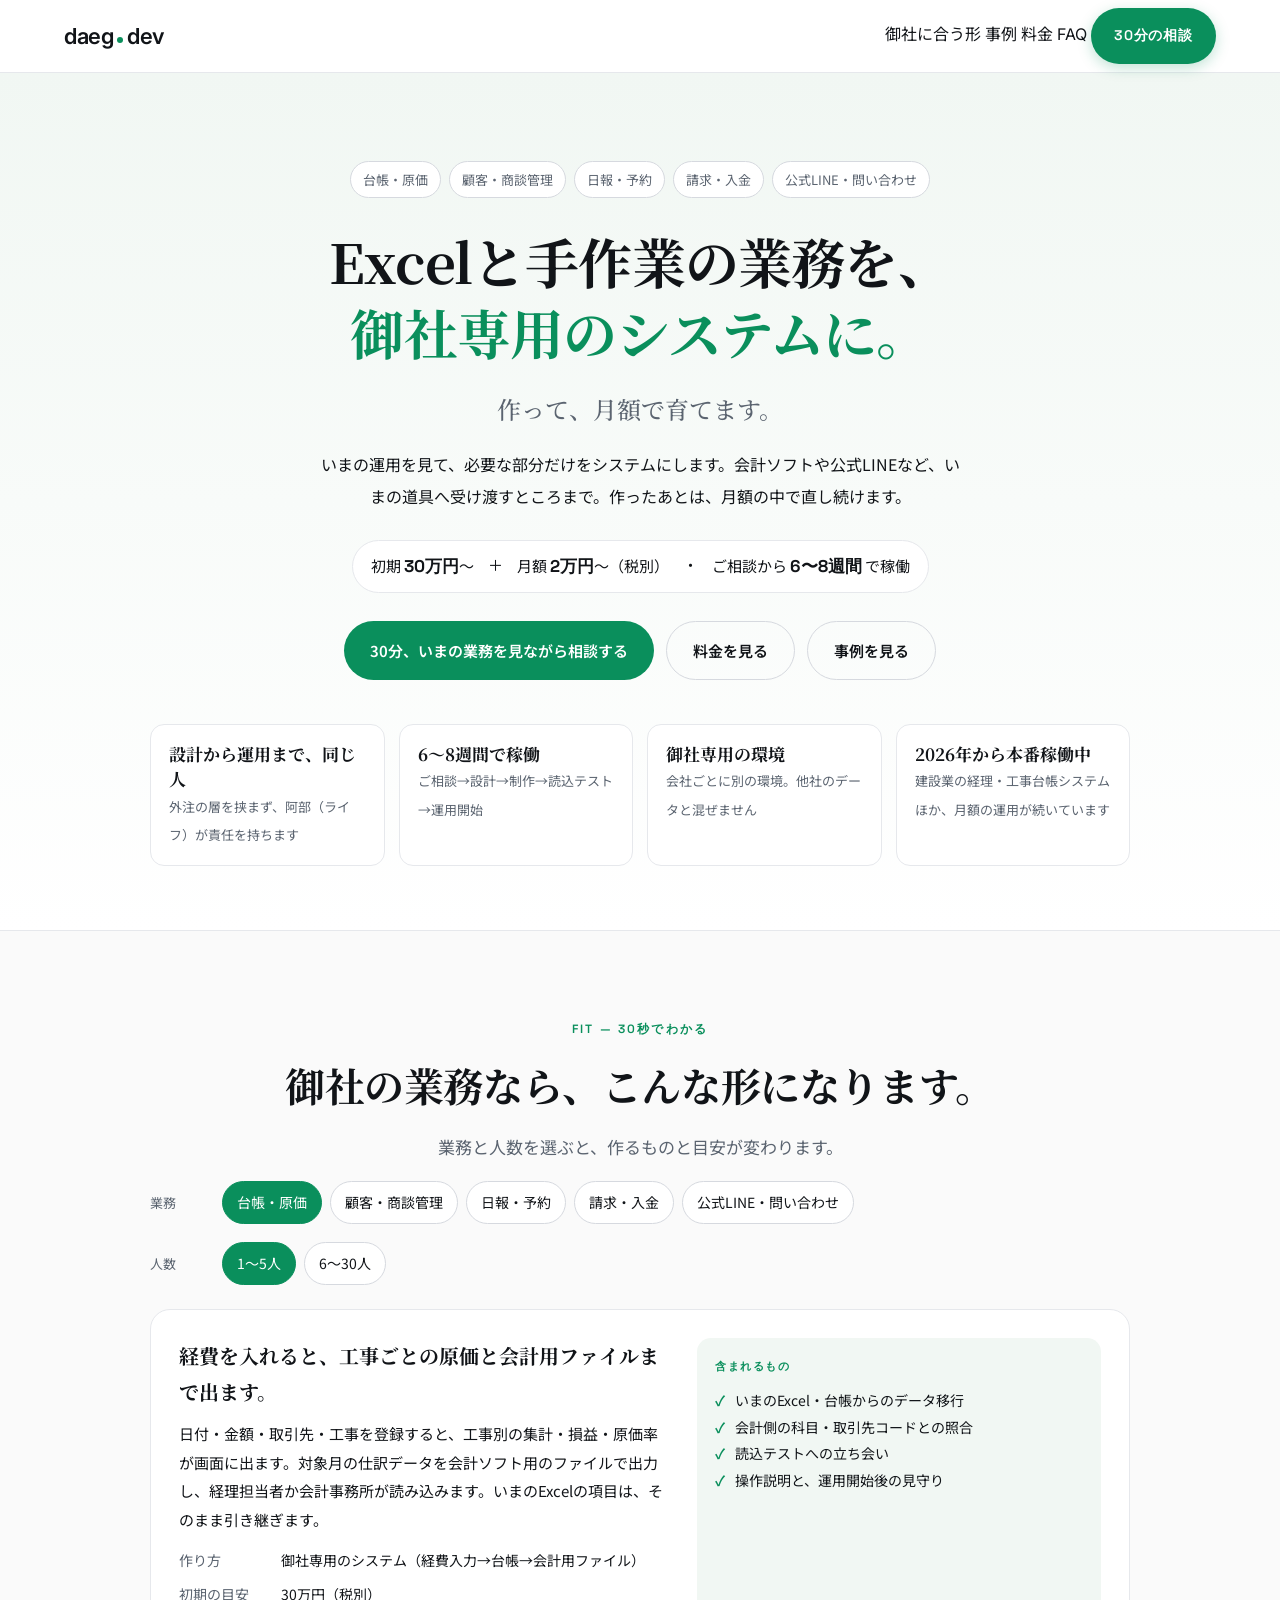
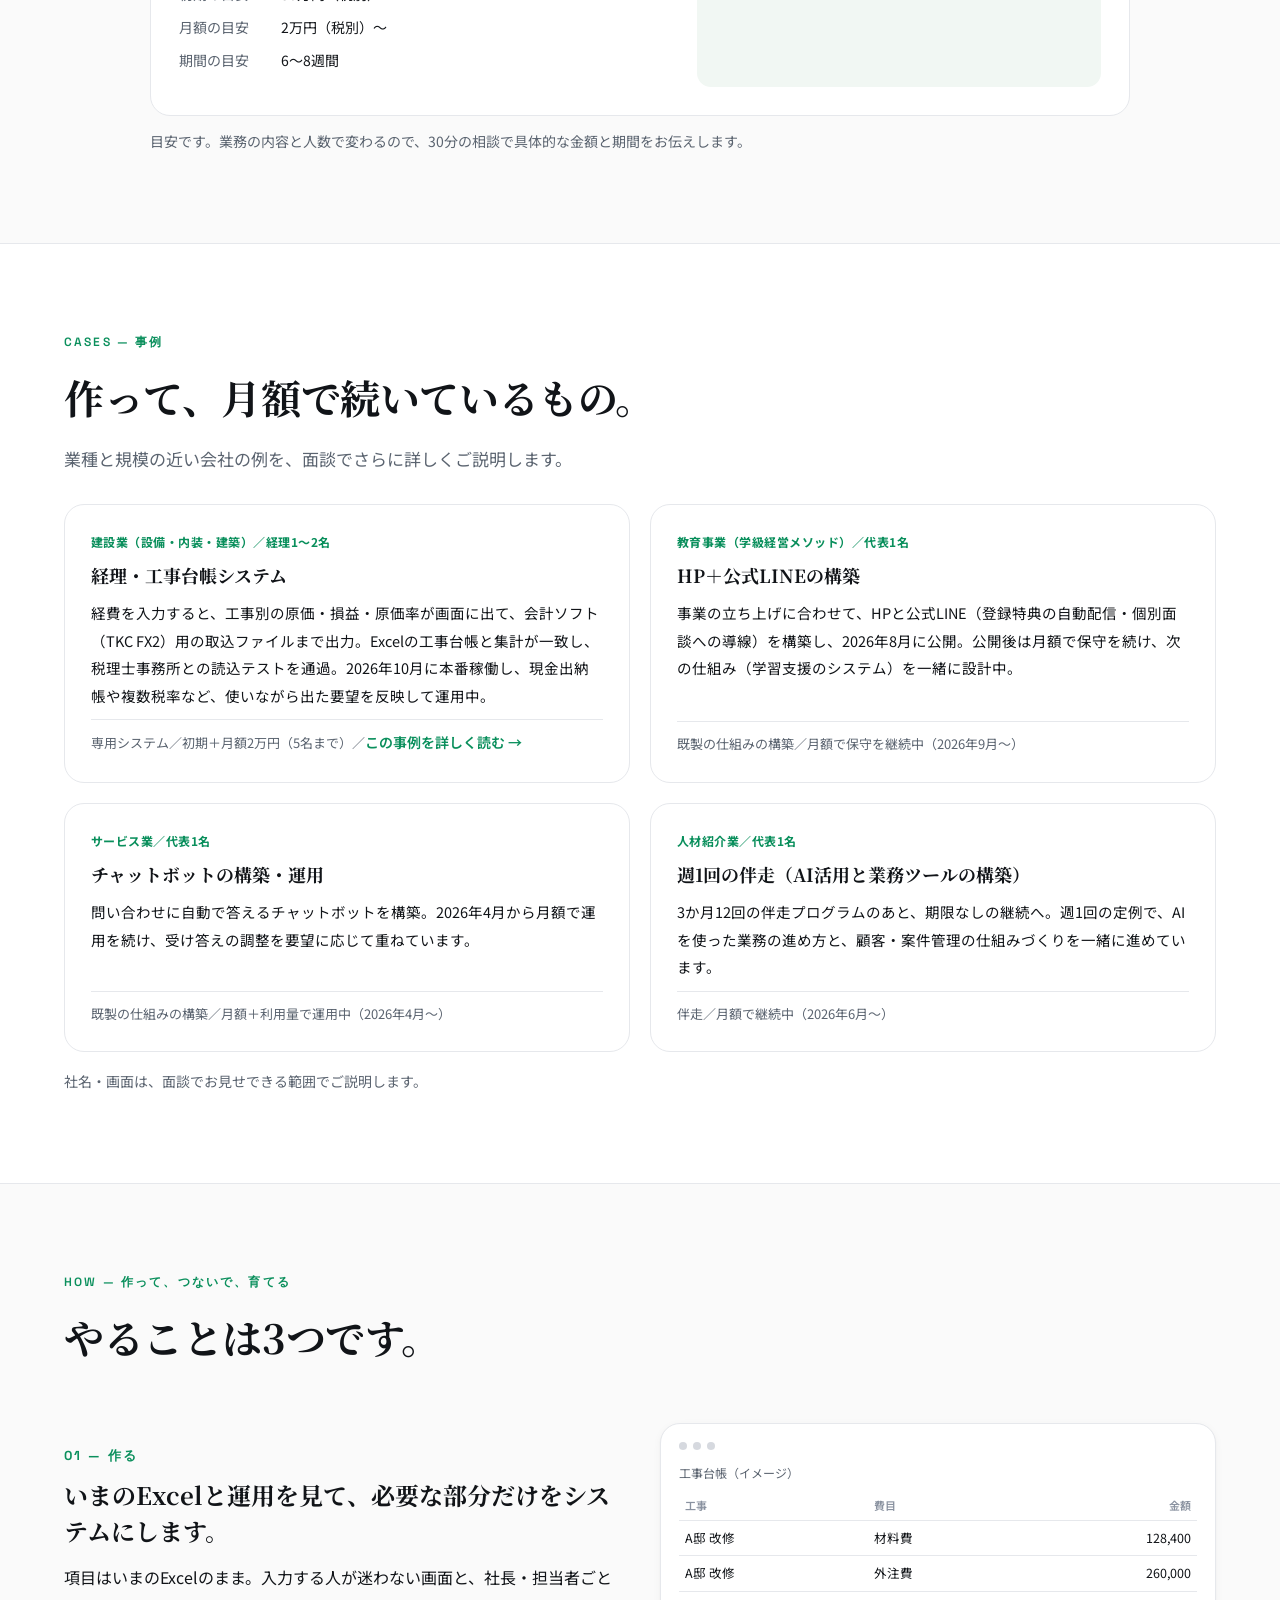
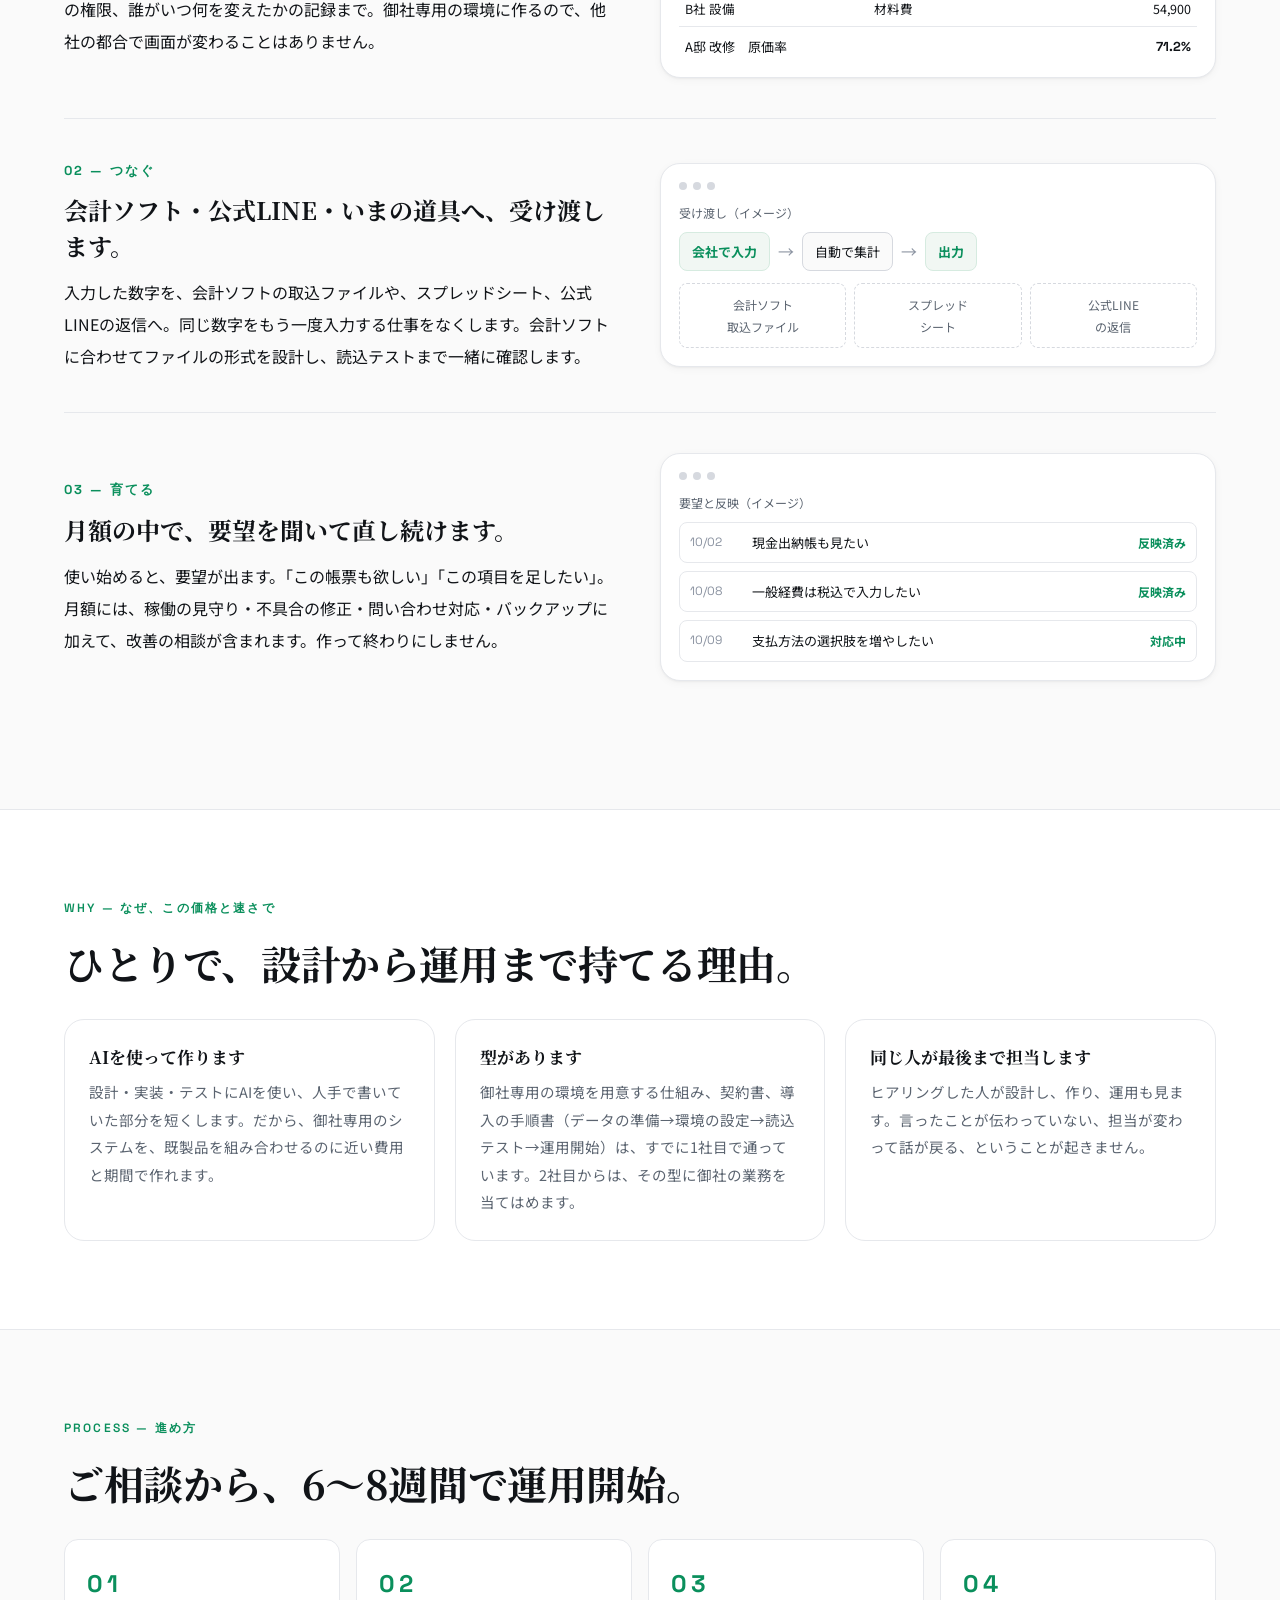
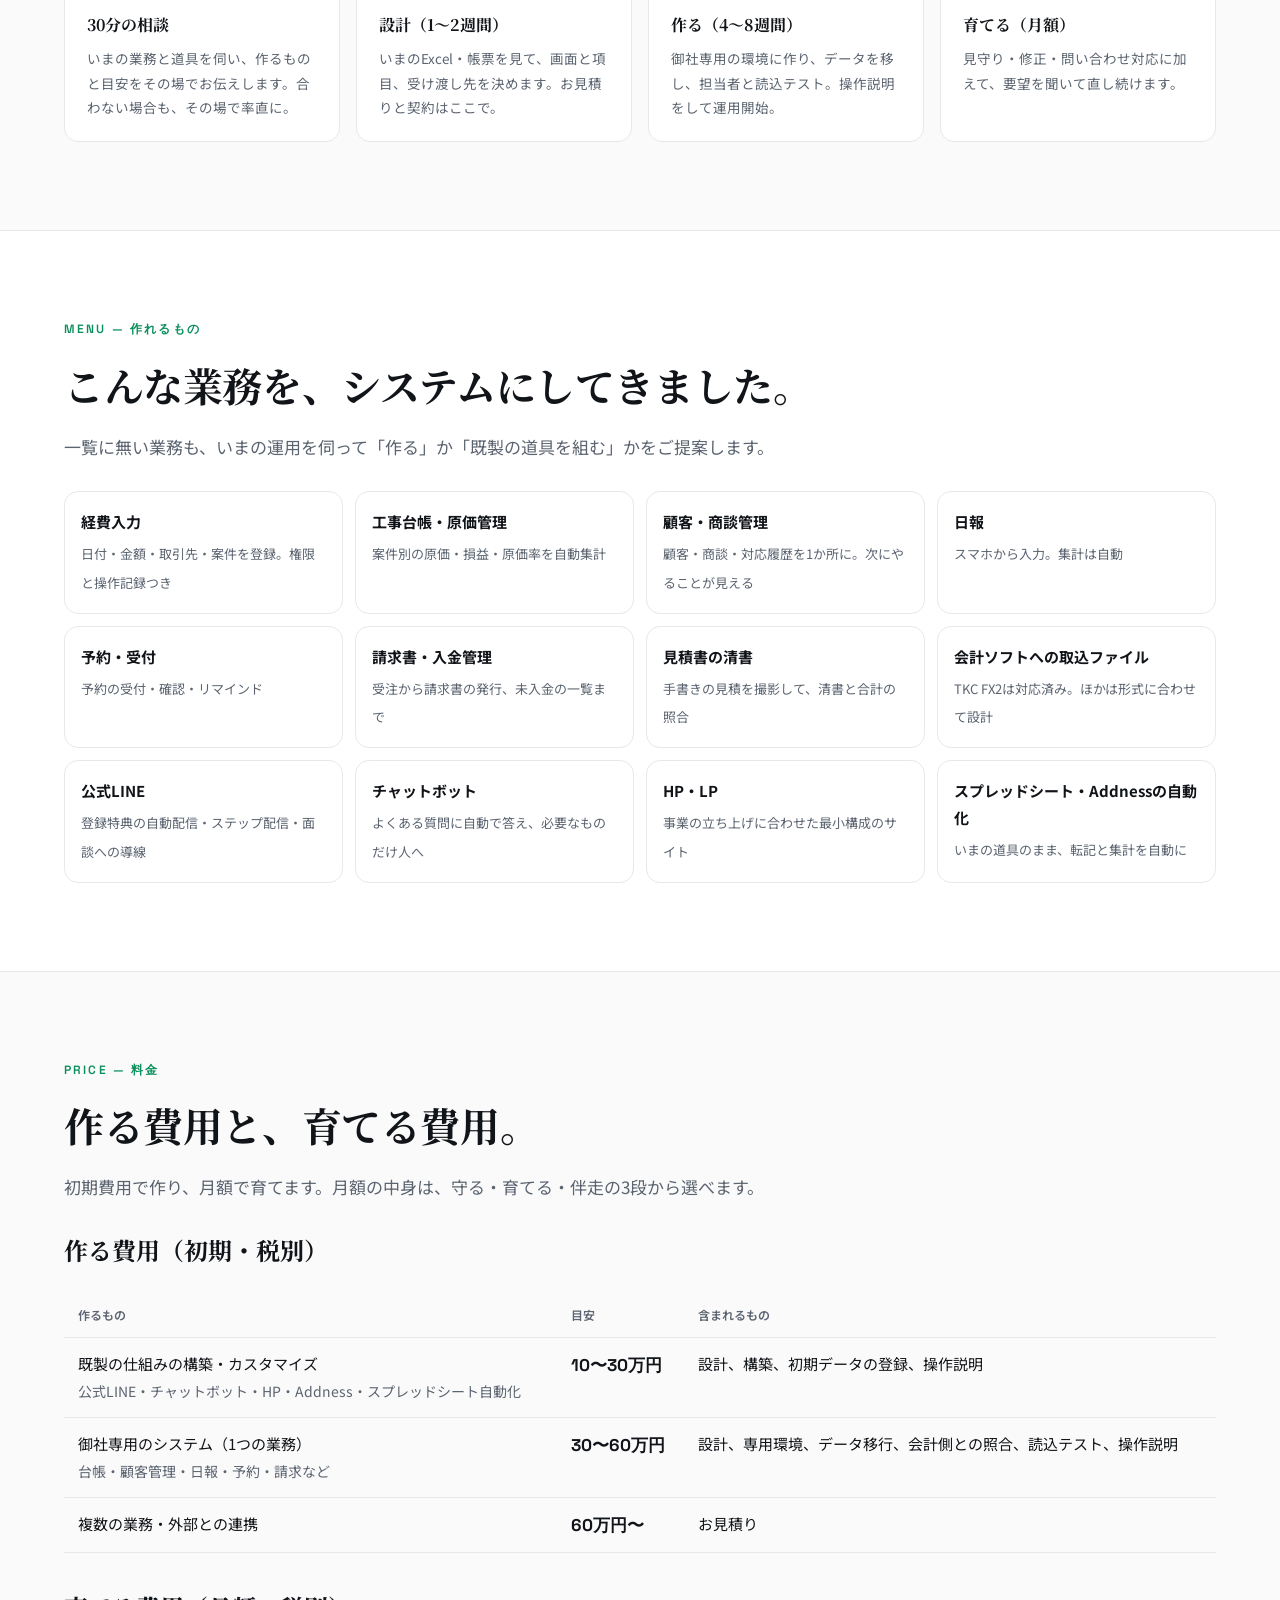
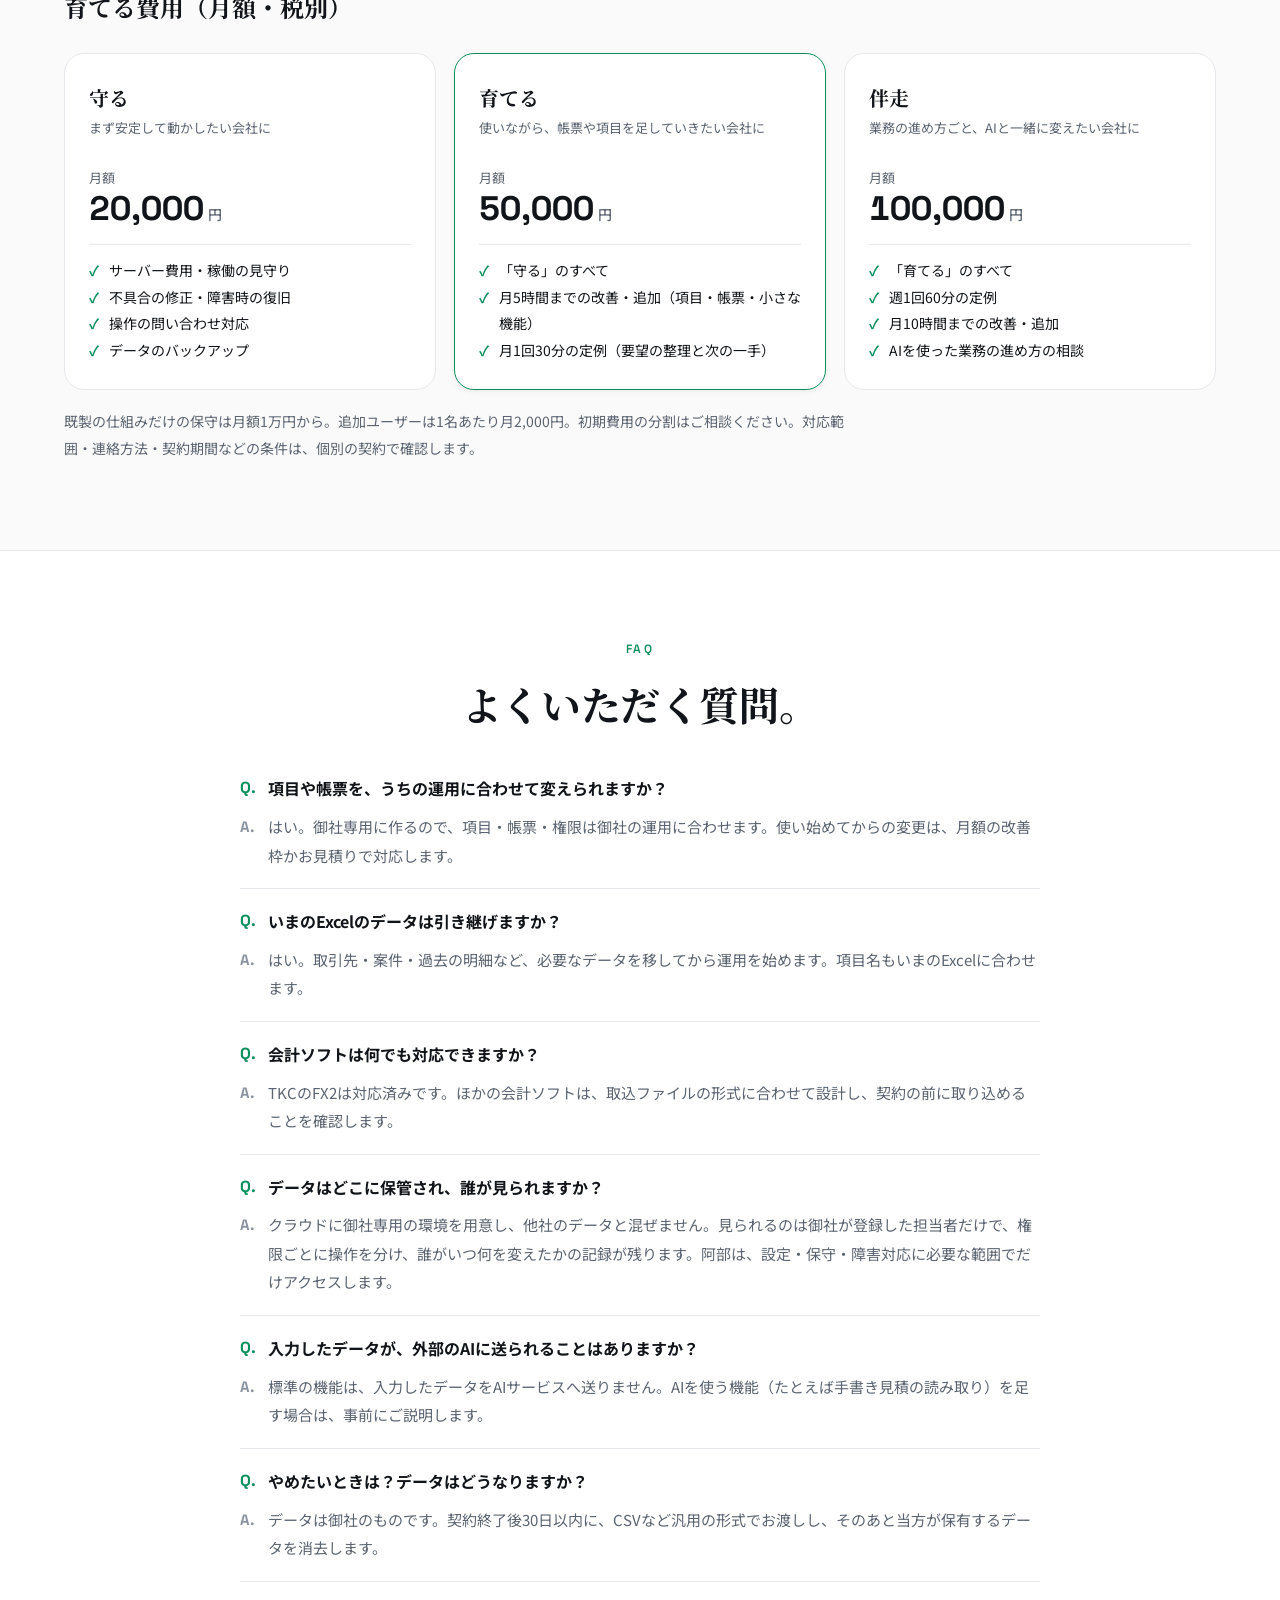
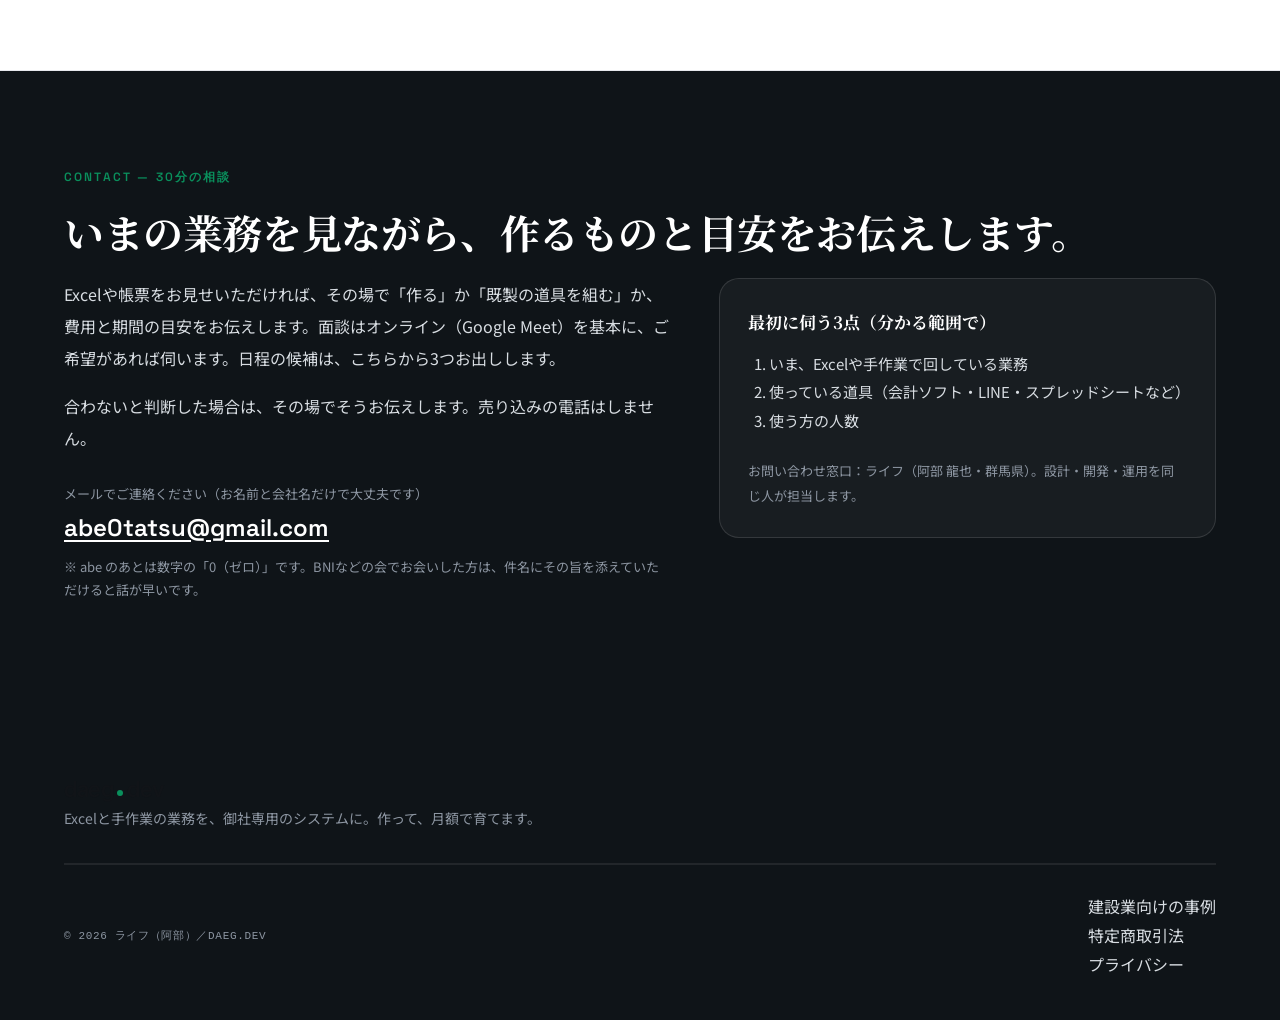
==== commit c9fc23a6: "法人向けLPを新しい名乗りで作り直し、建設業向けLPを事例ページに降格 - /business/: 「Excelと手作業の業務を、御社専用のシステムに。作って、月額で育てます」   構成はコンクルー型" ====
--- a/business/index.html
+++ b/business/index.html
@@ -3,118 +3,211 @@
 <head>
   <meta charset="utf-8" />
   <meta name="viewport" content="width=device-width, initial-scale=1" />
-  <title>法人向けAI設計業務 — 業務をAIで再設計する | DAEG.DEV</title>
-  <meta name="description" content="中小企業・士業向けに、業務AI化コンサル／社員AI研修／自動化ツール開発／HP・LP制作を提供。教育力×実装力で、業務の反復をAIに移植します。" />
+  <title>Excelと手作業の業務を、御社専用のシステムに｜ライフ（阿部）</title>
+  <meta name="description" content="台帳・顧客管理・日報・予約・請求・公式LINE。Excelと手作業で回している業務を、御社専用のシステムにして、月額で育てます。初期30万円〜＋月額2万円〜。ご相談から6〜8週間で稼働。設計から運用まで同じ人が担当します。" />
   <meta name="robots" content="index,follow" />
-  <link rel="canonical" href="https://daeg.dev/business/" />
-
-  <meta property="og:title" content="法人向けAI設計業務 — 業務をAIで再設計する" />
-  <meta property="og:description" content="中小企業・士業向けに、業務AI化コンサル／社員AI研修／自動化ツール開発を提供。" />
+
+  <meta property="og:title" content="Excelと手作業の業務を、御社専用のシステムに｜ライフ（阿部）" />
+  <meta property="og:description" content="作って、月額で育てます。初期30万円〜＋月額2万円〜。ご相談から6〜8週間で稼働。" />
   <meta property="og:type" content="website" />
-  <meta property="og:url" content="https://daeg.dev/business/" />
+  <meta property="og:url" content="https://tr-1103.github.io/daeg-dev/business/" />
 
   <link rel="icon" href="../assets/favicon.svg" type="image/svg+xml" />
   <link rel="apple-touch-icon" href="../assets/apple-touch-icon.png" />
 
   <link rel="preconnect" href="https://fonts.googleapis.com" />
   <link rel="preconnect" href="https://fonts.gstatic.com" crossorigin />
-  <link href="https://fonts.googleapis.com/css2?family=Geist:wght@400;500;600&family=Inter:wght@400;500;600;700&family=Noto+Sans+JP:wght@400;500;700&family=Noto+Serif+JP:wght@500;700&family=Space+Grotesk:wght@500;600;700&display=swap" rel="stylesheet" />
+  <link href="https://fonts.googleapis.com/css2?family=Inter:wght@400;500;600;700&family=Noto+Sans+JP:wght@400;500;700&family=Noto+Serif+JP:wght@500;700&family=Space+Grotesk:wght@500;600;700&display=swap" rel="stylesheet" />
 
   <link rel="stylesheet" href="../assets/style.css" />
 
   <style>
-    /* ========== Business LP local styles ========== */
-    .lp-section { padding: 96px 0; border-top: 1px solid var(--border); }
-    .lp-section:first-of-type { border-top: 0; }
+    /* ========== 法人向けLP（信用確認用）の固有スタイル ==========
+       構成はコンクルー（一言と料金を先に／御社に合う形の切り替え／事例／01〜03／作れるもの／料金／FAQ／下に貼り付く相談）、
+       見せ方はAddness（白地・中央寄せ・静か）。色と書体は assets/style.css の変数をそのまま使う */
+    .lp-section { padding: 88px 0; border-top: 1px solid var(--border); }
     .lp-label { font-family: var(--font-en); font-size: 12px; letter-spacing: .18em; color: var(--green); font-weight: 600; text-transform: uppercase; margin-bottom: 16px; }
-    .lp-h2 { font-family: "Noto Serif JP", serif; font-weight: 700; font-size: clamp(28px, 4vw, 44px); line-height: 1.35; letter-spacing: -.01em; margin-bottom: 24px; color: var(--text); }
-    .lp-h3 { font-family: "Noto Serif JP", serif; font-weight: 700; font-size: clamp(20px, 2.4vw, 28px); line-height: 1.5; margin-bottom: 16px; color: var(--text); }
+    .lp-h2 { font-family: "Noto Serif JP", serif; font-weight: 700; font-size: clamp(26px, 3.6vw, 40px); line-height: 1.4; letter-spacing: -.01em; margin-bottom: 18px; color: var(--text); text-wrap: balance; }
+    .lp-h3 { font-family: "Noto Serif JP", serif; font-weight: 700; font-size: clamp(18px, 2.2vw, 24px); line-height: 1.5; margin-bottom: 12px; color: var(--text); }
     .lp-lead { font-family: var(--font-jp); font-size: 17px; line-height: 1.9; color: var(--text-sub); max-width: 720px; }
-    .lp-prose { font-family: var(--font-jp); font-size: 17px; line-height: 2; color: var(--text); max-width: 760px; }
-    .lp-prose p + p { margin-top: 1.4em; }
-    .lp-divider { width: 56px; height: 2px; background: var(--border-strong); margin: 40px 0; border: 0; }
-
-    /* Hero */
-    .lp-hero { padding: 140px 0 96px; background: linear-gradient(180deg, var(--bg-tint) 0%, var(--bg) 100%); }
-    .lp-hero-tag { display: inline-flex; align-items: center; gap: 8px; font-family: var(--font-en); font-size: 12px; letter-spacing: .18em; color: var(--green); font-weight: 600; text-transform: uppercase; margin-bottom: 24px; }
-    .lp-hero-tag .dot { width: 6px; height: 6px; background: var(--green); border-radius: 50%; }
-    .lp-hero-h1 { font-family: "Noto Serif JP", serif; font-weight: 700; font-size: clamp(36px, 6vw, 60px); line-height: 1.25; letter-spacing: -.015em; color: var(--text); margin-bottom: 32px; }
-    .lp-hero-h1 span { display: block; }
-    .lp-hero-h1 span:last-child { color: var(--green); }
-    .lp-hero-sub { font-family: "Noto Serif JP", serif; font-size: clamp(18px, 2.2vw, 22px); font-weight: 500; color: var(--text-sub); margin-bottom: 24px; }
-    .lp-hero-lead { font-family: var(--font-jp); font-size: 17px; line-height: 2; color: var(--text); max-width: 640px; margin-bottom: 40px; }
-    .lp-hero-ctas { display: flex; flex-wrap: wrap; gap: 16px; align-items: center; }
-    .lp-cta { display: inline-flex; align-items: center; gap: 10px; padding: 16px 28px; background: var(--green); color: #fff; border-radius: 999px; font-weight: 600; font-size: 16px; transition: background .2s var(--ease), transform .2s var(--ease); }
+    .lp-prose { font-family: var(--font-jp); font-size: 16px; line-height: 2; color: var(--text); max-width: 760px; }
+    .lp-note { font-family: var(--font-jp); font-size: 14px; line-height: 1.9; color: var(--text-sub); }
+    .center { text-align: center; }
+    .center .lp-lead, .center .lp-note { margin-left: auto; margin-right: auto; }
+    .lp-cta { display: inline-flex; align-items: center; justify-content: center; gap: 10px; padding: 15px 26px; background: var(--green); color: #fff; border-radius: 999px; font-weight: 600; font-size: 15px; font-family: var(--font-jp); transition: background .2s var(--ease), transform .2s var(--ease); }
     .lp-cta:hover { background: var(--green-hover); transform: translateY(-1px); }
     .lp-cta.is-ghost { background: transparent; color: var(--text); border: 1px solid var(--border-strong); }
     .lp-cta.is-ghost:hover { background: var(--bg-tint); }
 
-    /* Service cards */
-    .services-grid { display: grid; grid-template-columns: repeat(2, 1fr); gap: 24px; margin-top: 32px; }
-    @media (max-width: 900px) { .services-grid { grid-template-columns: 1fr; } }
-    .svc { background: var(--bg); border: 1px solid var(--border); border-radius: var(--radius-lg); padding: 32px; transition: transform .2s var(--ease), box-shadow .2s var(--ease); }
-    .svc:hover { transform: translateY(-2px); box-shadow: var(--shadow-md); }
-    .svc-tag { display: inline-block; font-family: var(--font-en); font-size: 11px; letter-spacing: .15em; color: var(--green); font-weight: 600; padding: 4px 10px; background: var(--bg-tint); border-radius: 999px; margin-bottom: 16px; }
-    .svc-name { font-family: "Noto Serif JP", serif; font-weight: 700; font-size: 22px; margin-bottom: 12px; color: var(--text); }
-    .svc-desc { font-family: var(--font-jp); font-size: 15px; line-height: 1.9; color: var(--text-sub); margin-bottom: 20px; }
-    .svc-points { font-family: var(--font-jp); font-size: 14px; line-height: 1.9; color: var(--text); margin-bottom: 20px; }
-    .svc-points li { padding-left: 20px; position: relative; }
-    .svc-points li::before { content: "✓"; position: absolute; left: 0; color: var(--green); font-weight: 700; }
-    .svc-price { font-family: var(--font-jp); font-size: 13px; color: var(--text-sub); padding-top: 16px; border-top: 1px solid var(--border); }
-    .svc-price strong { font-family: var(--font-en); font-size: 18px; color: var(--text); font-weight: 600; }
-
-    /* Process steps */
-    .steps { display: grid; grid-template-columns: repeat(4, 1fr); gap: 24px; margin-top: 32px; }
-    @media (max-width: 720px) { .steps { grid-template-columns: 1fr 1fr; } }
-    .step { padding: 24px; background: var(--bg); border: 1px solid var(--border); border-radius: var(--radius); }
-    .step-num { font-family: var(--font-en); font-size: 28px; font-weight: 700; color: var(--green); margin-bottom: 8px; }
-    .step-name { font-family: "Noto Serif JP", serif; font-weight: 700; font-size: 16px; margin-bottom: 8px; color: var(--text); }
-    .step-desc { font-family: var(--font-jp); font-size: 13px; color: var(--text-sub); line-height: 1.8; }
-
-    /* Case studies */
-    .cases { display: grid; grid-template-columns: repeat(3, 1fr); gap: 24px; margin-top: 32px; }
-    @media (max-width: 900px) { .cases { grid-template-columns: 1fr; } }
-    .case { background: var(--bg); border: 1px solid var(--border); border-radius: var(--radius); padding: 24px; }
-    .case-industry { font-family: var(--font-en); font-size: 11px; letter-spacing: .12em; color: var(--green); font-weight: 600; margin-bottom: 8px; text-transform: uppercase; }
-    .case-title { font-family: "Noto Serif JP", serif; font-weight: 700; font-size: 17px; margin-bottom: 12px; color: var(--text); }
-    .case-result { font-family: var(--font-jp); font-size: 14px; color: var(--text-sub); line-height: 1.8; }
-    .case-result strong { color: var(--green); font-family: var(--font-en); font-size: 16px; }
-
-    /* Reasons */
-    .reasons { display: grid; gap: 32px; margin-top: 32px; max-width: 800px; }
-    .reason { padding-left: 56px; position: relative; }
-    .reason-num { position: absolute; left: 0; top: 0; font-family: var(--font-en); font-weight: 700; font-size: 32px; color: var(--green); line-height: 1; }
-    .reason h4 { font-family: "Noto Serif JP", serif; font-size: 18px; font-weight: 700; margin-bottom: 8px; color: var(--text); }
-    .reason p { font-family: var(--font-jp); color: var(--text-sub); line-height: 1.9; font-size: 15px; }
+    /* Hero（中央寄せ） */
+    .lp-hero { padding: 88px 0 64px; background: linear-gradient(180deg, var(--bg-tint) 0%, var(--bg) 100%); text-align: center; }
+    .chips { display: flex; flex-wrap: wrap; justify-content: center; gap: 8px; margin-bottom: 28px; }
+    .chips span { font-family: var(--font-jp); font-size: 13px; padding: 6px 12px; border: 1px solid var(--border-strong); border-radius: 999px; background: var(--bg); color: var(--text-sub); }
+    .lp-hero-h1 { font-family: "Noto Serif JP", serif; font-weight: 700; font-size: clamp(30px, 5vw, 54px); line-height: 1.3; letter-spacing: -.015em; color: var(--text); margin: 0 auto 20px; max-width: 900px; text-wrap: balance; }
+    .lp-hero-h1 em { font-style: normal; color: var(--green); }
+    .lp-hero-sub { font-family: "Noto Serif JP", serif; font-size: clamp(18px, 2.2vw, 24px); font-weight: 500; color: var(--text-sub); margin-bottom: 18px; }
+    .lp-hero-lead { font-family: var(--font-jp); font-size: 16px; line-height: 2; color: var(--text); max-width: 640px; margin: 0 auto 28px; }
+    .price-line { font-family: var(--font-jp); font-size: 15px; color: var(--text); background: var(--bg); border: 1px solid var(--border); border-radius: 999px; display: inline-flex; flex-wrap: wrap; justify-content: center; gap: 6px 14px; padding: 10px 18px; margin-bottom: 28px; }
+    .price-line b { font-family: var(--font-en); font-size: 17px; }
+    @media (max-width: 600px) {
+      .lp-hero-h1 { font-size: clamp(26px, 8vw, 32px); }
+      .lp-hero-h1 br { display: none; }
+      .price-line { border-radius: var(--radius); flex-direction: column; gap: 4px; }
+      .price-line .sep { display: none; }
+    }
+    .lp-hero-ctas { display: flex; flex-wrap: wrap; justify-content: center; gap: 12px; }
+    .facts { display: grid; grid-template-columns: repeat(4, minmax(0, 1fr)); gap: 14px; max-width: 980px; margin: 44px auto 0; text-align: left; }
+    @media (max-width: 900px) { .facts { grid-template-columns: repeat(2, minmax(0, 1fr)); } }
+    @media (max-width: 480px) { .facts { grid-template-columns: 1fr; } }
+    .fact { background: var(--bg); border: 1px solid var(--border); border-radius: var(--radius); padding: 16px 18px; min-width: 0; }
+    .fact b { display: block; font-family: "Noto Serif JP", serif; font-size: 17px; color: var(--text); line-height: 1.5; }
+    .fact span { font-family: var(--font-jp); font-size: 13px; color: var(--text-sub); }
+
+    /* 御社に合う形（切り替え） */
+    .picker { max-width: 980px; margin: 0 auto; }
+    .picker-row { display: flex; flex-wrap: wrap; align-items: center; gap: 8px; margin-top: 18px; }
+    .picker-row .lbl { font-family: var(--font-jp); font-size: 13px; color: var(--text-sub); width: 64px; }
+    .pick { font: inherit; font-family: var(--font-jp); font-size: 14px; padding: 8px 14px; border: 1px solid var(--border-strong); border-radius: 999px; background: var(--bg); color: var(--text); cursor: pointer; }
+    .pick:hover { background: var(--bg-tint); }
+    .pick:focus-visible { outline: 2px solid var(--green); outline-offset: 2px; }
+    .pick[aria-pressed="true"] { background: var(--green); border-color: var(--green); color: #fff; }
+    .result { display: grid; grid-template-columns: minmax(0, 1.1fr) minmax(0, .9fr); gap: 24px; margin-top: 24px; background: var(--bg); border: 1px solid var(--border); border-radius: var(--radius-lg); padding: 28px; }
+    @media (max-width: 800px) { .result { grid-template-columns: 1fr; } }
+    .result h3 { font-family: "Noto Serif JP", serif; font-weight: 700; font-size: 20px; margin-bottom: 10px; color: var(--text); }
+    .result p { font-family: var(--font-jp); font-size: 15px; line-height: 1.9; color: var(--text); }
+    .result dl { display: grid; grid-template-columns: 90px minmax(0, 1fr); gap: 8px 12px; font-family: var(--font-jp); font-size: 14px; margin-top: 14px; }
+    .result dt { color: var(--text-sub); } .result dd { color: var(--text); margin: 0; }
+    .result-side { background: var(--bg-tint); border-radius: var(--radius); padding: 18px; min-width: 0; }
+    .result-side .t { font-family: var(--font-en); font-size: 11px; letter-spacing: .15em; color: var(--green); font-weight: 600; margin-bottom: 10px; text-transform: uppercase; }
+    .result-side ul { font-family: var(--font-jp); font-size: 14px; line-height: 1.9; color: var(--text); }
+    .result-side li { padding-left: 20px; position: relative; }
+    .result-side li::before { content: "✓"; position: absolute; left: 0; color: var(--green); font-weight: 700; }
+
+    /* 事例 */
+    .cases { display: grid; grid-template-columns: repeat(2, minmax(0, 1fr)); gap: 20px; margin-top: 28px; }
+    @media (max-width: 800px) { .cases { grid-template-columns: 1fr; } }
+    .case { background: var(--bg); border: 1px solid var(--border); border-radius: var(--radius-lg); padding: 26px; min-width: 0; display: flex; flex-direction: column; gap: 10px; }
+    .case-ind { font-family: var(--font-jp); font-size: 12px; color: var(--green); font-weight: 700; letter-spacing: .04em; }
+    .case-title { font-family: "Noto Serif JP", serif; font-weight: 700; font-size: 18px; color: var(--text); line-height: 1.5; }
+    .case-body { font-family: var(--font-jp); font-size: 14.5px; line-height: 1.9; color: var(--text); }
+    .case-meta { font-family: var(--font-jp); font-size: 13px; color: var(--text-sub); margin-top: auto; padding-top: 10px; border-top: 1px solid var(--border); }
+    .case-link { font-family: var(--font-jp); font-size: 14px; color: var(--green); font-weight: 600; }
+    .case-link:hover { text-decoration: underline; }
+
+    /* 01〜03 価値 */
+    .value { display: grid; grid-template-columns: minmax(0, 1fr) minmax(0, 1fr); gap: 40px; align-items: center; padding: 40px 0; border-top: 1px solid var(--border); }
+    .value:first-of-type { border-top: 0; }
+    @media (max-width: 860px) { .value { grid-template-columns: 1fr; gap: 20px; } }
+    .value .num { font-family: var(--font-en); font-size: 13px; letter-spacing: .18em; color: var(--green); font-weight: 700; margin-bottom: 10px; }
+    .mock { background: var(--bg); border: 1px solid var(--border); border-radius: var(--radius-lg); padding: 18px; box-shadow: var(--shadow-sm); min-width: 0; font-family: var(--font-jp); }
+    .mock .bar { display: flex; gap: 6px; margin-bottom: 12px; }
+    .mock .bar i { width: 8px; height: 8px; border-radius: 50%; background: var(--border-strong); display: block; }
+    .mock .ttl { font-size: 12px; color: var(--text-sub); margin-bottom: 8px; }
+    .mock table { width: 100%; border-collapse: collapse; font-size: 12.5px; font-variant-numeric: tabular-nums; }
+    .mock th { text-align: left; color: var(--text-mute); font-weight: 600; font-size: 11px; padding: 4px 6px; border-bottom: 1px solid var(--border); }
+    .mock td { padding: 6px; border-bottom: 1px solid var(--border); color: var(--text); }
+    .mock td.r, .mock th.r { text-align: right; }
+    .mock .sum { display: flex; justify-content: space-between; font-size: 13px; padding: 8px 6px 0; }
+    .mock .sum b { font-family: var(--font-en); }
+    .mock .flow { display: flex; flex-wrap: wrap; align-items: center; gap: 8px; }
+    .mock .flow span { font-size: 13px; padding: 7px 12px; border: 1px solid var(--border-strong); border-radius: 8px; background: var(--bg-soft); }
+    .mock .flow span.go { background: var(--bg-tint); border-color: var(--green-soft); color: var(--green); font-weight: 700; }
+    .mock .flow i { color: var(--text-mute); font-style: normal; }
+    .mock .outs { display: grid; grid-template-columns: repeat(3, minmax(0, 1fr)); gap: 8px; margin-top: 12px; }
+    .mock .outs div { font-size: 12px; padding: 10px; border: 1px dashed var(--border-strong); border-radius: 8px; text-align: center; color: var(--text-sub); }
+    .mock .req { display: grid; gap: 8px; }
+    .mock .req div { display: grid; grid-template-columns: 54px minmax(0, 1fr) 70px; gap: 8px; align-items: center; font-size: 13px; padding: 8px 10px; border: 1px solid var(--border); border-radius: 8px; }
+    .mock .req .d { color: var(--text-mute); font-family: var(--font-en); font-size: 12px; }
+    .mock .req .s { text-align: right; font-size: 12px; color: var(--green); font-weight: 700; }
+
+    /* 理由・進め方・作れるもの */
+    .reasons { display: grid; grid-template-columns: repeat(3, minmax(0, 1fr)); gap: 20px; margin-top: 28px; }
+    @media (max-width: 800px) { .reasons { grid-template-columns: 1fr; } }
+    .reason { background: var(--bg); border: 1px solid var(--border); border-radius: var(--radius-lg); padding: 24px; min-width: 0; }
+    .reason h4 { font-family: "Noto Serif JP", serif; font-size: 17px; font-weight: 700; margin-bottom: 8px; color: var(--text); line-height: 1.5; }
+    .reason p { font-family: var(--font-jp); color: var(--text-sub); line-height: 1.9; font-size: 14.5px; }
+    .steps { display: grid; grid-template-columns: repeat(4, minmax(0, 1fr)); gap: 16px; margin-top: 28px; }
+    @media (max-width: 800px) { .steps { grid-template-columns: repeat(2, minmax(0, 1fr)); } }
+    @media (max-width: 480px) { .steps { grid-template-columns: 1fr; } }
+    .step { padding: 22px; background: var(--bg); border: 1px solid var(--border); border-radius: var(--radius); min-width: 0; }
+    .step-num { font-family: var(--font-en); font-size: 24px; font-weight: 700; color: var(--green); margin-bottom: 6px; }
+    .step-name { font-family: "Noto Serif JP", serif; font-weight: 700; font-size: 16px; margin-bottom: 6px; color: var(--text); }
+    .step-desc { font-family: var(--font-jp); font-size: 13.5px; color: var(--text-sub); line-height: 1.8; }
+    .grid12 { display: grid; grid-template-columns: repeat(4, minmax(0, 1fr)); gap: 12px; margin-top: 28px; }
+    @media (max-width: 900px) { .grid12 { grid-template-columns: repeat(2, minmax(0, 1fr)); } }
+    .item { background: var(--bg); border: 1px solid var(--border); border-radius: var(--radius); padding: 16px; min-width: 0; }
+    .item b { display: block; font-family: var(--font-jp); font-size: 15px; color: var(--text); margin-bottom: 4px; }
+    .item span { font-family: var(--font-jp); font-size: 13px; color: var(--text-sub); line-height: 1.7; }
+
+    /* 料金 */
+    .tbl { overflow-x: auto; margin-top: 24px; }
+    table.price { width: 100%; border-collapse: collapse; font-family: var(--font-jp); font-size: 15px; min-width: 520px; }
+    table.price th, table.price td { text-align: left; padding: 12px 14px; border-bottom: 1px solid var(--border); vertical-align: top; }
+    table.price th { font-size: 12px; color: var(--text-sub); font-weight: 600; }
+    table.price td b { font-family: var(--font-en); font-size: 17px; }
+    .plans { display: grid; grid-template-columns: repeat(3, minmax(0, 1fr)); gap: 18px; margin-top: 28px; }
+    @media (max-width: 860px) { .plans { grid-template-columns: 1fr; } }
+    .plan { background: var(--bg); border: 1px solid var(--border); border-radius: var(--radius-lg); padding: 26px 24px; min-width: 0; }
+    .plan.is-mid { border-color: var(--green); box-shadow: var(--shadow-sm); }
+    .plan-name { font-family: "Noto Serif JP", serif; font-weight: 700; font-size: 20px; color: var(--text); }
+    .plan-for { font-family: var(--font-jp); font-size: 13px; color: var(--text-sub); margin-bottom: 16px; min-height: 2.6em; }
+    .plan-monthly { font-family: var(--font-jp); font-size: 13px; color: var(--text-sub); }
+    .plan-monthly strong { display: block; font-family: var(--font-en); font-size: 34px; font-weight: 700; color: var(--text); line-height: 1.2; font-variant-numeric: tabular-nums; }
+    .plan-monthly strong small { font-family: var(--font-jp); font-size: 14px; font-weight: 500; color: var(--text-sub); margin-left: 4px; }
+    .plan ul { font-family: var(--font-jp); font-size: 14px; line-height: 1.9; color: var(--text); margin-top: 14px; padding-top: 12px; border-top: 1px solid var(--border); }
+    .plan li { padding-left: 20px; position: relative; }
+    .plan li::before { content: "✓"; position: absolute; left: 0; color: var(--green); font-weight: 700; }
 
     /* FAQ */
-    .faq-item { border-bottom: 1px solid var(--border); padding: 20px 0; }
-    .faq-q { font-family: var(--font-jp); font-weight: 700; color: var(--text); font-size: 16px; margin-bottom: 12px; padding-left: 28px; position: relative; }
+    .faq-wrap { max-width: 800px; margin: 24px auto 0; }
+    .faq-item { border-bottom: 1px solid var(--border); padding: 18px 0; }
+    .faq-q { font-family: var(--font-jp); font-weight: 700; color: var(--text); font-size: 16px; margin-bottom: 10px; padding-left: 28px; position: relative; }
     .faq-q::before { content: "Q."; position: absolute; left: 0; color: var(--green); font-family: var(--font-en); font-weight: 700; }
     .faq-a { font-family: var(--font-jp); color: var(--text-sub); font-size: 15px; line-height: 1.9; padding-left: 28px; position: relative; }
     .faq-a::before { content: "A."; position: absolute; left: 0; color: var(--text-mute); font-family: var(--font-en); font-weight: 700; }
 
-    /* Final CTA */
-    .lp-final { background: var(--footer-bg); color: var(--footer-text); text-align: center; padding: 120px 0; }
+    /* 相談 */
+    .lp-final { background: var(--footer-bg); color: var(--footer-text); padding: 96px 0; }
     .lp-final .lp-h2 { color: #fff; }
-    .lp-final p { font-family: var(--font-jp); color: var(--footer-text); font-size: 17px; line-height: 2; max-width: 620px; margin: 0 auto 32px; }
-    .lp-final-note { font-family: var(--font-jp); color: var(--footer-mute); font-size: 13px; margin-top: 32px; }
-    .lp-final ul { display: inline-block; text-align: left; font-family: var(--font-jp); color: var(--footer-text); margin: 24px 0; line-height: 2; }
+    .lp-final .lp-label { color: var(--green); }
+    .final-grid { display: grid; grid-template-columns: minmax(0, 1.1fr) minmax(0, .9fr); gap: 48px; align-items: start; }
+    @media (max-width: 860px) { .final-grid { grid-template-columns: 1fr; } }
+    .final-prose { font-family: var(--font-jp); color: var(--footer-text); font-size: 16px; line-height: 2; }
+    .final-prose p + p { margin-top: 1em; }
+    .final-box { background: rgba(255,255,255,.04); border: 1px solid rgba(255,255,255,.12); border-radius: var(--radius-lg); padding: 28px; min-width: 0; }
+    .final-box h3 { font-family: "Noto Serif JP", serif; font-weight: 700; font-size: 17px; color: #fff; margin-bottom: 12px; }
+    .final-box ol { font-family: var(--font-jp); color: var(--footer-text); font-size: 15px; line-height: 1.9; list-style: decimal; padding-left: 1.4em; }
+    .final-mail { margin-top: 28px; }
+    .final-mail .lbl { font-family: var(--font-jp); font-size: 13px; color: var(--footer-mute); }
+    .final-mail a { font-family: var(--font-en); font-size: clamp(18px, 2.4vw, 24px); font-weight: 600; color: #fff; word-break: break-all; text-decoration: underline; text-underline-offset: 4px; }
+    .final-mail .zero { font-family: var(--font-jp); font-size: 13px; color: var(--footer-mute); margin-top: 6px; }
+    .final-note { font-family: var(--font-jp); color: var(--footer-mute); font-size: 13px; line-height: 1.9; margin-top: 24px; }
+
+    /* スマホ：ヘッダーの文字リンクを隠し、下に相談ボタンを貼り付ける */
+    .stickybar { display: none; }
+    @media (max-width: 760px) {
+      .header-nav a:not(.btn) { display: none; }
+      .header-nav { gap: 0; }
+      .stickybar { display: flex; position: fixed; left: 0; right: 0; bottom: 0; z-index: 60; padding: 10px 16px calc(10px + env(safe-area-inset-bottom, 0px)); background: rgba(255,255,255,.92); backdrop-filter: blur(10px); border-top: 1px solid var(--border); gap: 10px; }
+      .stickybar .lp-cta { flex: 1; }
+      body { padding-bottom: 72px; }
+    }
+    @media (prefers-reduced-motion: reduce) { * { transition: none !important; } }
   </style>
 </head>
 <body>
   <!-- ============ HEADER ============ -->
   <header class="site-header">
     <div class="container header-inner">
-      <a href="../" class="logo" aria-label="DAEG.DEV ホームへ">
+      <a href="./" class="logo" aria-label="ページの先頭へ">
         <span class="logo-mark">daeg</span><span class="logo-dot"></span><span class="logo-tld">dev</span>
       </a>
-      <nav class="header-nav" aria-label="法人サービス内ナビ">
-        <a href="#services">サービス</a>
-        <a href="#process">進め方</a>
+      <nav class="header-nav" aria-label="ページ内ナビ">
+        <a href="#fit">御社に合う形</a>
         <a href="#cases">事例</a>
+        <a href="#price">料金</a>
         <a href="#faq">FAQ</a>
-        <a href="#contact" class="btn btn-primary">無料相談</a>
+        <a href="#contact" class="btn btn-primary">30分の相談</a>
       </nav>
     </div>
   </header>
@@ -123,80 +216,187 @@
     <!-- ============ HERO ============ -->
     <section class="lp-hero">
       <div class="container">
-        <p class="lp-hero-tag"><span class="dot"></span>FOR BUSINESS — 法人向けAI設計業務</p>
-        <h1 class="lp-hero-h1">
-          <span>反復業務を、</span>
-          <span>AIに移植する。</span>
-        </h1>
-        <p class="lp-hero-sub">中小企業・士業のためのAI設計業務。</p>
+        <div class="chips" aria-label="対象の業務">
+          <span>台帳・原価</span><span>顧客・商談管理</span><span>日報・予約</span><span>請求・入金</span><span>公式LINE・問い合わせ</span>
+        </div>
+        <h1 class="lp-hero-h1">Excelと手作業の業務を、<br /><em>御社専用のシステムに。</em></h1>
+        <p class="lp-hero-sub">作って、月額で育てます。</p>
         <p class="lp-hero-lead">
-          見積書、請求書、メール、報告書、議事録、契約書 ──<br />
-          毎日の "売上にならない反復業務" を、AIで再設計します。<br />
-          教員10年の伝える力と、AI開発の実装力で、<br />
-          ヒアリングから実装・社員定着までを一気通貫で。
+          いまの運用を見て、必要な部分だけをシステムにします。会計ソフトや公式LINEなど、いまの道具へ受け渡すところまで。作ったあとは、月額の中で直し続けます。
         </p>
+        <div class="price-line"><span>初期 <b>30万円</b>〜</span><span class="sep">＋</span><span>月額 <b>2万円</b>〜（税別）</span><span class="sep">・</span><span>ご相談から <b>6〜8週間</b> で稼働</span></div>
         <div class="lp-hero-ctas">
-          <a href="#contact" class="lp-cta">30分の無料相談を予約する →</a>
-        </div>
-        <p class="lp-hero-note" style="font-family: var(--font-jp); font-size: 13px; color: var(--text-mute); margin-top: 24px;">▼ サービス一覧を5分で読む</p>
-      </div>
-    </section>
-
-    <!-- ============ サービス一覧 ============ -->
-    <section class="lp-section" id="services">
-      <div class="container">
-        <p class="lp-label">SERVICES — 提供サービス</p>
-        <h2 class="lp-h2">4つの領域で、業務を再設計します。</h2>
-        <p class="lp-lead">単発のスポットから、月額顧問契約まで。組織規模・課題感に合わせて柔軟に組み合わせます。</p>
-
-        <div class="services-grid">
-          <article class="svc">
-            <span class="svc-tag">CONSULT</span>
-            <h3 class="svc-name">AI業務効率化コンサル</h3>
-            <p class="svc-desc">業務棚卸し → AI化候補の特定 → 優先順位設計 → 実装・定着まで伴走。月20時間以上の業務削減を狙います。</p>
-            <ul class="svc-points">
-              <li>業務フロー分析・AI化マップ作成</li>
-              <li>プロンプト・運用ルールの社内標準化</li>
-              <li>月次レビュー＋改善サイクル運営</li>
-            </ul>
-            <p class="svc-price">月額顧問 <strong>¥200,000〜</strong>／月（3ヶ月〜）</p>
+          <a href="#contact" class="lp-cta">30分、いまの業務を見ながら相談する</a>
+          <a href="#price" class="lp-cta is-ghost">料金を見る</a>
+          <a href="#cases" class="lp-cta is-ghost">事例を見る</a>
+        </div>
+        <div class="facts">
+          <div class="fact"><b>設計から運用まで、同じ人</b><span>外注の層を挟まず、阿部（ライフ）が責任を持ちます</span></div>
+          <div class="fact"><b>6〜8週間で稼働</b><span>ご相談→設計→制作→読込テスト→運用開始</span></div>
+          <div class="fact"><b>御社専用の環境</b><span>会社ごとに別の環境。他社のデータと混ぜません</span></div>
+          <div class="fact"><b>2026年から本番稼働中</b><span>建設業の経理・工事台帳システムほか、月額の運用が続いています</span></div>
+        </div>
+      </div>
+    </section>
+
+    <!-- ============ 御社に合う形 ============ -->
+    <section class="lp-section" id="fit" style="background: var(--bg-soft);">
+      <div class="container center">
+        <p class="lp-label">FIT — 30秒でわかる</p>
+        <h2 class="lp-h2">御社の業務なら、こんな形になります。</h2>
+        <p class="lp-lead">業務と人数を選ぶと、作るものと目安が変わります。</p>
+        <div class="picker" style="text-align: left;">
+          <div class="picker-row" id="pick-task" role="group" aria-label="業務">
+            <span class="lbl">業務</span>
+            <button type="button" class="pick" data-task="ledger" aria-pressed="true">台帳・原価</button>
+            <button type="button" class="pick" data-task="crm" aria-pressed="false">顧客・商談管理</button>
+            <button type="button" class="pick" data-task="daily" aria-pressed="false">日報・予約</button>
+            <button type="button" class="pick" data-task="invoice" aria-pressed="false">請求・入金</button>
+            <button type="button" class="pick" data-task="line" aria-pressed="false">公式LINE・問い合わせ</button>
+          </div>
+          <div class="picker-row" id="pick-size" role="group" aria-label="人数">
+            <span class="lbl">人数</span>
+            <button type="button" class="pick" data-size="s" aria-pressed="true">1〜5人</button>
+            <button type="button" class="pick" data-size="m" aria-pressed="false">6〜30人</button>
+          </div>
+          <div class="result" id="result" aria-live="polite">
+            <div>
+              <h3 id="r-title">経費を入れると、工事ごとの原価と会計用ファイルまで出ます。</h3>
+              <p id="r-body">日付・金額・取引先・工事を登録すると、工事別の集計・損益・原価率が画面に出ます。対象月の仕訳データを会計ソフト用のファイルで出力し、経理担当者か会計事務所が読み込みます。いまのExcelの項目は、そのまま引き継ぎます。</p>
+              <dl>
+                <dt>作り方</dt><dd id="r-how">御社専用のシステム（経費入力→台帳→会計用ファイル）</dd>
+                <dt>初期の目安</dt><dd id="r-init">30万円（税別）</dd>
+                <dt>月額の目安</dt><dd id="r-month">2万円（税別）〜</dd>
+                <dt>期間の目安</dt><dd id="r-term">6〜8週間</dd>
+              </dl>
+            </div>
+            <div class="result-side">
+              <p class="t">含まれるもの</p>
+              <ul id="r-incl">
+                <li>いまのExcel・台帳からのデータ移行</li>
+                <li>会計側の科目・取引先コードとの照合</li>
+                <li>読込テストへの立ち会い</li>
+                <li>操作説明と、運用開始後の見守り</li>
+              </ul>
+            </div>
+          </div>
+          <p class="lp-note" style="margin-top: 12px;">目安です。業務の内容と人数で変わるので、30分の相談で具体的な金額と期間をお伝えします。</p>
+        </div>
+      </div>
+    </section>
+
+    <!-- ============ 事例 ============ -->
+    <section class="lp-section" id="cases">
+      <div class="container">
+        <p class="lp-label">CASES — 事例</p>
+        <h2 class="lp-h2">作って、月額で続いているもの。</h2>
+        <p class="lp-lead">業種と規模の近い会社の例を、面談でさらに詳しくご説明します。</p>
+        <div class="cases">
+          <article class="case">
+            <p class="case-ind">建設業（設備・内装・建築）／経理1〜2名</p>
+            <p class="case-title">経理・工事台帳システム</p>
+            <p class="case-body">経費を入力すると、工事別の原価・損益・原価率が画面に出て、会計ソフト（TKC FX2）用の取込ファイルまで出力。Excelの工事台帳と集計が一致し、税理士事務所との読込テストを通過。2026年10月に本番稼働し、現金出納帳や複数税率など、使いながら出た要望を反映して運用中。</p>
+            <p class="case-meta">専用システム／初期＋月額2万円（5名まで）／<a class="case-link" href="../construction/">この事例を詳しく読む →</a></p>
           </article>
-
-          <article class="svc">
-            <span class="svc-tag">DEVELOPMENT</span>
-            <h3 class="svc-name">自動化ツール開発</h3>
-            <p class="svc-desc">チャットボット、業務自動化スクリプト、社内専用GPTツールなどを設計・実装。"使われない自動化" にならないよう、現場ヒアリング込みで作ります。</p>
-            <ul class="svc-points">
-              <li>顧客対応チャットボット（LINE／Web）</li>
-              <li>経理・受発注・問い合わせの自動化</li>
-              <li>社内ナレッジAIアシスタント</li>
-            </ul>
-            <p class="svc-price">プロジェクト <strong>¥300,000〜¥1,000,000</strong>（要件次第）</p>
+          <article class="case">
+            <p class="case-ind">教育事業（学級経営メソッド）／代表1名</p>
+            <p class="case-title">HP＋公式LINEの構築</p>
+            <p class="case-body">事業の立ち上げに合わせて、HPと公式LINE（登録特典の自動配信・個別面談への導線）を構築し、2026年8月に公開。公開後は月額で保守を続け、次の仕組み（学習支援のシステム）を一緒に設計中。</p>
+            <p class="case-meta">既製の仕組みの構築／月額で保守を継続中（2026年9月〜）</p>
           </article>
-
-          <article class="svc">
-            <span class="svc-tag">TRAINING</span>
-            <h3 class="svc-name">社員向けAI研修</h3>
-            <p class="svc-desc">1day〜3dayの集合研修。教員10年の現場経験を活かし、ITが苦手な社員でも "翌日から使える" 状態に持っていきます。</p>
-            <ul class="svc-points">
-              <li>業種別カスタマイズの研修プログラム</li>
-              <li>役職別（経営層／管理職／実務）レイヤー設計</li>
-              <li>研修後30日の質問対応フォロー込み</li>
-            </ul>
-            <p class="svc-price">1day <strong>¥500,000〜</strong>／3day <strong>¥1,500,000〜</strong></p>
+          <article class="case">
+            <p class="case-ind">サービス業／代表1名</p>
+            <p class="case-title">チャットボットの構築・運用</p>
+            <p class="case-body">問い合わせに自動で答えるチャットボットを構築。2026年4月から月額で運用を続け、受け答えの調整を要望に応じて重ねています。</p>
+            <p class="case-meta">既製の仕組みの構築／月額＋利用量で運用中（2026年4月〜）</p>
           </article>
-
-          <article class="svc">
-            <span class="svc-tag">WEB</span>
-            <h3 class="svc-name">HP・LP制作</h3>
-            <p class="svc-desc">採用ページ、サービスLP、コーポレートサイトをAI活用で短納期・低コストで実装。デザインから運用ルールまでセットでお渡しします。</p>
-            <ul class="svc-points">
-              <li>採用LP／サービスLP／コーポレートサイト</li>
-              <li>原稿AI生成 + 人間ライティングの併用</li>
-              <li>納品後の更新運用ガイドライン込み</li>
-            </ul>
-            <p class="svc-price">1サイト <strong>¥400,000〜</strong>（規模次第）</p>
+          <article class="case">
+            <p class="case-ind">人材紹介業／代表1名</p>
+            <p class="case-title">週1回の伴走（AI活用と業務ツールの構築）</p>
+            <p class="case-body">3か月12回の伴走プログラムのあと、期限なしの継続へ。週1回の定例で、AIを使った業務の進め方と、顧客・案件管理の仕組みづくりを一緒に進めています。</p>
+            <p class="case-meta">伴走／月額で継続中（2026年6月〜）</p>
           </article>
+        </div>
+        <p class="lp-note" style="margin-top: 16px;">社名・画面は、面談でお見せできる範囲でご説明します。</p>
+      </div>
+    </section>
+
+    <!-- ============ 01〜03 ============ -->
+    <section class="lp-section" id="how" style="background: var(--bg-soft);">
+      <div class="container">
+        <p class="lp-label">HOW — 作って、つないで、育てる</p>
+        <h2 class="lp-h2">やることは3つです。</h2>
+
+        <div class="value">
+          <div>
+            <p class="num">01 — 作る</p>
+            <h3 class="lp-h3">いまのExcelと運用を見て、必要な部分だけをシステムにします。</h3>
+            <p class="lp-prose">項目はいまのExcelのまま。入力する人が迷わない画面と、社長・担当者ごとの権限、誰がいつ何を変えたかの記録まで。御社専用の環境に作るので、他社の都合で画面が変わることはありません。</p>
+          </div>
+          <div class="mock" aria-label="画面のイメージ">
+            <div class="bar"><i></i><i></i><i></i></div>
+            <p class="ttl">工事台帳（イメージ）</p>
+            <table>
+              <tr><th>工事</th><th>費目</th><th class="r">金額</th></tr>
+              <tr><td>A邸 改修</td><td>材料費</td><td class="r">128,400</td></tr>
+              <tr><td>A邸 改修</td><td>外注費</td><td class="r">260,000</td></tr>
+              <tr><td>B社 設備</td><td>材料費</td><td class="r">54,900</td></tr>
+            </table>
+            <div class="sum"><span>A邸 改修　原価率</span><b>71.2%</b></div>
+          </div>
+        </div>
+
+        <div class="value">
+          <div>
+            <p class="num">02 — つなぐ</p>
+            <h3 class="lp-h3">会計ソフト・公式LINE・いまの道具へ、受け渡します。</h3>
+            <p class="lp-prose">入力した数字を、会計ソフトの取込ファイルや、スプレッドシート、公式LINEの返信へ。同じ数字をもう一度入力する仕事をなくします。会計ソフトに合わせてファイルの形式を設計し、読込テストまで一緒に確認します。</p>
+          </div>
+          <div class="mock" aria-label="受け渡しのイメージ">
+            <div class="bar"><i></i><i></i><i></i></div>
+            <p class="ttl">受け渡し（イメージ）</p>
+            <div class="flow"><span class="go">会社で入力</span><i>→</i><span>自動で集計</span><i>→</i><span class="go">出力</span></div>
+            <div class="outs"><div>会計ソフト<br />取込ファイル</div><div>スプレッド<br />シート</div><div>公式LINE<br />の返信</div></div>
+          </div>
+        </div>
+
+        <div class="value">
+          <div>
+            <p class="num">03 — 育てる</p>
+            <h3 class="lp-h3">月額の中で、要望を聞いて直し続けます。</h3>
+            <p class="lp-prose">使い始めると、要望が出ます。「この帳票も欲しい」「この項目を足したい」。月額には、稼働の見守り・不具合の修正・問い合わせ対応・バックアップに加えて、改善の相談が含まれます。作って終わりにしません。</p>
+          </div>
+          <div class="mock" aria-label="要望と反映のイメージ">
+            <div class="bar"><i></i><i></i><i></i></div>
+            <p class="ttl">要望と反映（イメージ）</p>
+            <div class="req">
+              <div><span class="d">10/02</span><span>現金出納帳も見たい</span><span class="s">反映済み</span></div>
+              <div><span class="d">10/08</span><span>一般経費は税込で入力したい</span><span class="s">反映済み</span></div>
+              <div><span class="d">10/09</span><span>支払方法の選択肢を増やしたい</span><span class="s">対応中</span></div>
+            </div>
+          </div>
+        </div>
+      </div>
+    </section>
+
+    <!-- ============ 理由 ============ -->
+    <section class="lp-section" id="why">
+      <div class="container">
+        <p class="lp-label">WHY — なぜ、この価格と速さで</p>
+        <h2 class="lp-h2">ひとりで、設計から運用まで持てる理由。</h2>
+        <div class="reasons">
+          <div class="reason">
+            <h4>AIを使って作ります</h4>
+            <p>設計・実装・テストにAIを使い、人手で書いていた部分を短くします。だから、御社専用のシステムを、既製品を組み合わせるのに近い費用と期間で作れます。</p>
+          </div>
+          <div class="reason">
+            <h4>型があります</h4>
+            <p>御社専用の環境を用意する仕組み、契約書、導入の手順書（データの準備→環境の設定→読込テスト→運用開始）は、すでに1社目で通っています。2社目からは、その型に御社の業務を当てはめます。</p>
+          </div>
+          <div class="reason">
+            <h4>同じ人が最後まで担当します</h4>
+            <p>ヒアリングした人が設計し、作り、運用も見ます。言ったことが伝わっていない、担当が変わって話が戻る、ということが起きません。</p>
+          </div>
         </div>
       </div>
     </section>
@@ -205,172 +405,244 @@
     <section class="lp-section" id="process" style="background: var(--bg-soft);">
       <div class="container">
         <p class="lp-label">PROCESS — 進め方</p>
-        <h2 class="lp-h2">4ステップで、進めます。</h2>
-
+        <h2 class="lp-h2">ご相談から、6〜8週間で運用開始。</h2>
         <div class="steps">
-          <div class="step">
-            <div class="step-num">01</div>
-            <div class="step-name">無料相談（30分）</div>
-            <div class="step-desc">課題感ヒアリング／AI化余地の即時診断／適切なサービス提案</div>
-          </div>
-          <div class="step">
-            <div class="step-num">02</div>
-            <div class="step-name">業務棚卸し</div>
-            <div class="step-desc">現状業務の見える化／AI化候補の特定／優先順位とROI試算</div>
-          </div>
-          <div class="step">
-            <div class="step-num">03</div>
-            <div class="step-name">設計・実装</div>
-            <div class="step-desc">プロンプト・運用ルール作成／ツール開発／研修実施</div>
-          </div>
-          <div class="step">
-            <div class="step-num">04</div>
-            <div class="step-name">定着・改善</div>
-            <div class="step-desc">月次レビュー／効果測定／改善サイクル運営</div>
-          </div>
-        </div>
-      </div>
-    </section>
-
-    <!-- ============ 選ばれる理由 ============ -->
-    <section class="lp-section">
-      <div class="container">
-        <p class="lp-label">WHY US — 選ばれる理由</p>
-        <h2 class="lp-h2">なぜ、私たちが選ばれるのか。</h2>
-
-        <div class="reasons">
-          <div class="reason">
-            <div class="reason-num">01</div>
-            <h4>"現場で使われる" AIだけを設計します</h4>
-            <p>導入したのに誰も使わない、というSI型コンサル的な失敗は、私たちが最も嫌うところです。業務棚卸しを必ず最初に挟み、現場の手触りに合わせて設計します。</p>
-          </div>
-          <div class="reason">
-            <div class="reason-num">02</div>
-            <h4>教員10年の "伝える力" で、ITが苦手な社員も置き去りにしません</h4>
-            <p>マニュアルを読まない・専門用語に拒絶反応のある現場でも、教えるプロが介在することで定着率が大きく変わります。</p>
-          </div>
-          <div class="reason">
-            <div class="reason-num">03</div>
-            <h4>開発と運用が、同じ人の手で完結します</h4>
-            <p>外注のレイヤーが積み重なる大手ベンダーではなく、設計から実装・運用まで同じ顔の人間が責任を持ちます。意思決定が早く、修正が柔軟です。</p>
-          </div>
-        </div>
-      </div>
-    </section>
-
-    <!-- ============ 事例 ============ -->
-    <section class="lp-section" id="cases" style="background: var(--bg-soft);">
-      <div class="container">
-        <p class="lp-label">CASES — 実装事例</p>
-        <h2 class="lp-h2">こんな業務を、AIに移植してきました。</h2>
-
-        <div class="cases">
-          <article class="case">
-            <p class="case-industry">建材販売・中小企業</p>
-            <p class="case-title">請求書フローの自動化</p>
-            <p class="case-result">手作業の見積→請求→入金管理を一気通貫で自動化。<br /><strong>月20時間削減</strong>／請求漏れゼロを実現。</p>
-          </article>
-          <article class="case">
-            <p class="case-industry">士業事務所</p>
-            <p class="case-title">顧客対応チャットボット</p>
-            <p class="case-result">よくある質問のLINE一次対応をAI化。<br /><strong>問い合わせ初動 平均48h→3h</strong>に短縮。</p>
-          </article>
-          <article class="case">
-            <p class="case-industry">教育系企業</p>
-            <p class="case-title">社員向けAI研修（1day×3部）</p>
-            <p class="case-result">全社員30名にChatGPT実務活用を指導。<br /><strong>研修後30日で社内利用率92%</strong>を達成。</p>
-          </article>
-        </div>
-
-        <p class="lp-prose" style="margin-top: 32px;">
-          ※ 守秘義務の関係で社名は伏せています。詳細は無料相談時にお見せできる範囲でご案内します。
-        </p>
+          <div class="step"><div class="step-num">01</div><div class="step-name">30分の相談</div><div class="step-desc">いまの業務と道具を伺い、作るものと目安をその場でお伝えします。合わない場合も、その場で率直に。</div></div>
+          <div class="step"><div class="step-num">02</div><div class="step-name">設計（1〜2週間）</div><div class="step-desc">いまのExcel・帳票を見て、画面と項目、受け渡し先を決めます。お見積りと契約はここで。</div></div>
+          <div class="step"><div class="step-num">03</div><div class="step-name">作る（4〜8週間）</div><div class="step-desc">御社専用の環境に作り、データを移し、担当者と読込テスト。操作説明をして運用開始。</div></div>
+          <div class="step"><div class="step-num">04</div><div class="step-name">育てる（月額）</div><div class="step-desc">見守り・修正・問い合わせ対応に加えて、要望を聞いて直し続けます。</div></div>
+        </div>
+      </div>
+    </section>
+
+    <!-- ============ 作れるもの ============ -->
+    <section class="lp-section" id="menu">
+      <div class="container">
+        <p class="lp-label">MENU — 作れるもの</p>
+        <h2 class="lp-h2">こんな業務を、システムにしてきました。</h2>
+        <p class="lp-lead">一覧に無い業務も、いまの運用を伺って「作る」か「既製の道具を組む」かをご提案します。</p>
+        <div class="grid12">
+          <div class="item"><b>経費入力</b><span>日付・金額・取引先・案件を登録。権限と操作記録つき</span></div>
+          <div class="item"><b>工事台帳・原価管理</b><span>案件別の原価・損益・原価率を自動集計</span></div>
+          <div class="item"><b>顧客・商談管理</b><span>顧客・商談・対応履歴を1か所に。次にやることが見える</span></div>
+          <div class="item"><b>日報</b><span>スマホから入力。集計は自動</span></div>
+          <div class="item"><b>予約・受付</b><span>予約の受付・確認・リマインド</span></div>
+          <div class="item"><b>請求書・入金管理</b><span>受注から請求書の発行、未入金の一覧まで</span></div>
+          <div class="item"><b>見積書の清書</b><span>手書きの見積を撮影して、清書と合計の照合</span></div>
+          <div class="item"><b>会計ソフトへの取込ファイル</b><span>TKC FX2は対応済み。ほかは形式に合わせて設計</span></div>
+          <div class="item"><b>公式LINE</b><span>登録特典の自動配信・ステップ配信・面談への導線</span></div>
+          <div class="item"><b>チャットボット</b><span>よくある質問に自動で答え、必要なものだけ人へ</span></div>
+          <div class="item"><b>HP・LP</b><span>事業の立ち上げに合わせた最小構成のサイト</span></div>
+          <div class="item"><b>スプレッドシート・Addnessの自動化</b><span>いまの道具のまま、転記と集計を自動に</span></div>
+        </div>
+      </div>
+    </section>
+
+    <!-- ============ 料金 ============ -->
+    <section class="lp-section" id="price" style="background: var(--bg-soft);">
+      <div class="container">
+        <p class="lp-label">PRICE — 料金</p>
+        <h2 class="lp-h2">作る費用と、育てる費用。</h2>
+        <p class="lp-lead">初期費用で作り、月額で育てます。月額の中身は、守る・育てる・伴走の3段から選べます。</p>
+
+        <h3 class="lp-h3" style="margin-top: 28px;">作る費用（初期・税別）</h3>
+        <div class="tbl"><table class="price">
+          <tr><th>作るもの</th><th>目安</th><th>含まれるもの</th></tr>
+          <tr><td>既製の仕組みの構築・カスタマイズ<br /><span class="lp-note">公式LINE・チャットボット・HP・Addness・スプレッドシート自動化</span></td><td><b>10〜30万円</b></td><td>設計、構築、初期データの登録、操作説明</td></tr>
+          <tr><td>御社専用のシステム（1つの業務）<br /><span class="lp-note">台帳・顧客管理・日報・予約・請求など</span></td><td><b>30〜60万円</b></td><td>設計、専用環境、データ移行、会計側との照合、読込テスト、操作説明</td></tr>
+          <tr><td>複数の業務・外部との連携</td><td><b>60万円〜</b></td><td>お見積り</td></tr>
+        </table></div>
+
+        <h3 class="lp-h3" style="margin-top: 36px;">育てる費用（月額・税別）</h3>
+        <div class="plans">
+          <div class="plan">
+            <p class="plan-name">守る</p>
+            <p class="plan-for">まず安定して動かしたい会社に</p>
+            <p class="plan-monthly">月額<strong>20,000<small>円</small></strong></p>
+            <ul>
+              <li>サーバー費用・稼働の見守り</li>
+              <li>不具合の修正・障害時の復旧</li>
+              <li>操作の問い合わせ対応</li>
+              <li>データのバックアップ</li>
+            </ul>
+          </div>
+          <div class="plan is-mid">
+            <p class="plan-name">育てる</p>
+            <p class="plan-for">使いながら、帳票や項目を足していきたい会社に</p>
+            <p class="plan-monthly">月額<strong>50,000<small>円</small></strong></p>
+            <ul>
+              <li>「守る」のすべて</li>
+              <li>月5時間までの改善・追加（項目・帳票・小さな機能）</li>
+              <li>月1回30分の定例（要望の整理と次の一手）</li>
+            </ul>
+          </div>
+          <div class="plan">
+            <p class="plan-name">伴走</p>
+            <p class="plan-for">業務の進め方ごと、AIと一緒に変えたい会社に</p>
+            <p class="plan-monthly">月額<strong>100,000<small>円</small></strong></p>
+            <ul>
+              <li>「育てる」のすべて</li>
+              <li>週1回60分の定例</li>
+              <li>月10時間までの改善・追加</li>
+              <li>AIを使った業務の進め方の相談</li>
+            </ul>
+          </div>
+        </div>
+        <p class="lp-note" style="margin-top: 18px; max-width: 800px;">既製の仕組みだけの保守は月額1万円から。追加ユーザーは1名あたり月2,000円。初期費用の分割はご相談ください。対応範囲・連絡方法・契約期間などの条件は、個別の契約で確認します。</p>
       </div>
     </section>
 
     <!-- ============ FAQ ============ -->
     <section class="lp-section" id="faq">
-      <div class="container">
+      <div class="container center">
         <p class="lp-label">FAQ</p>
         <h2 class="lp-h2">よくいただく質問。</h2>
-
-        <div style="max-width: 760px; margin-top: 32px;">
+        <div class="faq-wrap" style="text-align: left;">
           <div class="faq-item">
-            <p class="faq-q">うちの会社にAIを導入する余地があるか、まず相談だけでも可能ですか？</p>
-            <p class="faq-a">はい、30分の無料相談で「AI化余地マップ」を即時にお見せします。導入が時期尚早と判断した場合は、その旨を率直にお伝えします。</p>
+            <p class="faq-q">項目や帳票を、うちの運用に合わせて変えられますか？</p>
+            <p class="faq-a">はい。御社専用に作るので、項目・帳票・権限は御社の運用に合わせます。使い始めてからの変更は、月額の改善枠かお見積りで対応します。</p>
           </div>
           <div class="faq-item">
-            <p class="faq-q">社員にITリテラシーがバラついているのですが、研修は対応できますか？</p>
-            <p class="faq-a">教員10年で多様な学習者に対応してきた経験を活かし、役職別・スキル別にレイヤー分けして設計します。研修後30日の質問対応も込みです。</p>
+            <p class="faq-q">いまのExcelのデータは引き継げますか？</p>
+            <p class="faq-a">はい。取引先・案件・過去の明細など、必要なデータを移してから運用を始めます。項目名もいまのExcelに合わせます。</p>
           </div>
           <div class="faq-item">
-            <p class="faq-q">既存システム（freee／Slack／kintone等）との連携は可能ですか？</p>
-            <p class="faq-a">主要SaaSとの連携は対応可能です。具体的な連携要件は、無料相談時にヒアリングさせてください。</p>
+            <p class="faq-q">会計ソフトは何でも対応できますか？</p>
+            <p class="faq-a">TKCのFX2は対応済みです。ほかの会計ソフトは、取込ファイルの形式に合わせて設計し、契約の前に取り込めることを確認します。</p>
           </div>
           <div class="faq-item">
-            <p class="faq-q">IT導入補助金などを使えますか？</p>
-            <p class="faq-a">2026年度のデジタル化・AI導入補助金（最大450万円・小規模事業者は補助率4/5）が活用できる可能性があります。IT導入支援事業者との連携でサポート可能です。</p>
+            <p class="faq-q">データはどこに保管され、誰が見られますか？</p>
+            <p class="faq-a">クラウドに御社専用の環境を用意し、他社のデータと混ぜません。見られるのは御社が登録した担当者だけで、権限ごとに操作を分け、誰がいつ何を変えたかの記録が残ります。阿部は、設定・保守・障害対応に必要な範囲でだけアクセスします。</p>
           </div>
           <div class="faq-item">
-            <p class="faq-q">対応エリアはどこまでですか？</p>
-            <p class="faq-a">オンライン（Zoom）対応で全国対応しています。研修等は、関東圏中心に出張対応も可能です。</p>
+            <p class="faq-q">入力したデータが、外部のAIに送られることはありますか？</p>
+            <p class="faq-a">標準の機能は、入力したデータをAIサービスへ送りません。AIを使う機能（たとえば手書き見積の読み取り）を足す場合は、事前にご説明します。</p>
           </div>
           <div class="faq-item">
-            <p class="faq-q">契約期間の縛りはありますか？</p>
-            <p class="faq-a">月額顧問は3ヶ月から、開発プロジェクトは個別見積です。スポット研修や単発開発も承ります。</p>
-          </div>
-        </div>
-      </div>
-    </section>
-
-    <!-- ============ 申込 ============ -->
+            <p class="faq-q">やめたいときは？データはどうなりますか？</p>
+            <p class="faq-a">データは御社のものです。契約終了後30日以内に、CSVなど汎用の形式でお渡しし、そのあと当方が保有するデータを消去します。</p>
+          </div>
+        </div>
+      </div>
+    </section>
+
+    <!-- ============ 相談 ============ -->
     <section class="lp-section lp-final" id="contact">
       <div class="container">
-        <p class="lp-label" style="color: var(--green); display: block;">GET IN TOUCH</p>
-        <h2 class="lp-h2">まずは、30分の無料相談から。</h2>
-        <p>
-          御社のAI化余地を可視化する初回診断は、無料です。<br />
-          オンライン（Zoom）・営業電話なし。
-        </p>
-
-        <ul>
-          <li>✓ 業務フローのヒアリング</li>
-          <li>✓ AI化余地マップの即時提示</li>
-          <li>✓ 最適なサービス・補助金活用のご案内</li>
-          <li>✓ "今、導入すべきかどうか" を率直にお伝えします</li>
-        </ul>
-
-        <div style="margin-top: 40px;">
-          <a href="https://forms.gle/jE252ufo3rpbmPwk8" target="_blank" rel="noopener" class="lp-cta">30分の無料相談を予約する →</a>
-        </div>
-
-        <p class="lp-final-note">
-          ※ 守秘義務契約（NDA）の事前締結も可能です。<br />
-          ※ 不向きと判断した場合は丁寧にお断りします。
-        </p>
+        <p class="lp-label">CONTACT — 30分の相談</p>
+        <h2 class="lp-h2">いまの業務を見ながら、作るものと目安をお伝えします。</h2>
+        <div class="final-grid">
+          <div>
+            <div class="final-prose">
+              <p>Excelや帳票をお見せいただければ、その場で「作る」か「既製の道具を組む」か、費用と期間の目安をお伝えします。面談はオンライン（Google Meet）を基本に、ご希望があれば伺います。日程の候補は、こちらから3つお出しします。</p>
+              <p>合わないと判断した場合は、その場でそうお伝えします。売り込みの電話はしません。</p>
+            </div>
+            <div class="final-mail">
+              <p class="lbl">メールでご連絡ください（お名前と会社名だけで大丈夫です）</p>
+              <a href="mailto:abe0tatsu@gmail.com?subject=%E6%A5%AD%E5%8B%99%E3%82%B7%E3%82%B9%E3%83%86%E3%83%A0%E3%81%AE%E7%9B%B8%E8%AB%87">abe0tatsu@gmail.com</a>
+              <p class="zero">※ abe のあとは数字の「0（ゼロ）」です。BNIなどの会でお会いした方は、件名にその旨を添えていただけると話が早いです。</p>
+            </div>
+          </div>
+          <div class="final-box">
+            <h3>最初に伺う3点（分かる範囲で）</h3>
+            <ol>
+              <li>いま、Excelや手作業で回している業務</li>
+              <li>使っている道具（会計ソフト・LINE・スプレッドシートなど）</li>
+              <li>使う方の人数</li>
+            </ol>
+            <p class="final-note">お問い合わせ窓口：ライフ（阿部 龍也・群馬県）。設計・開発・運用を同じ人が担当します。</p>
+          </div>
+        </div>
       </div>
     </section>
   </main>
+
+  <div class="stickybar"><a href="#contact" class="lp-cta">30分の相談（メール）</a></div>
 
   <!-- ============ FOOTER ============ -->
   <footer class="site-footer">
     <div class="container">
       <div class="footer-top">
-        <a href="../" class="logo logo-footer">
+        <a href="./" class="logo logo-footer">
           <span class="logo-mark">daeg</span><span class="logo-dot"></span><span class="logo-tld">dev</span>
         </a>
-        <p class="footer-jp">業務をAIで設計し、時間と仕組みを返す。それが、AI設計業務です。</p>
+        <p class="footer-jp">Excelと手作業の業務を、御社専用のシステムに。作って、月額で育てます。</p>
       </div>
       <div class="footer-bottom">
-        <p class="footer-copy">© 2026 DAEG.DEV — AI設計業務</p>
+        <p class="footer-copy">© 2026 ライフ（阿部）／DAEG.DEV</p>
         <ul class="footer-links">
-          <li><a href="../">トップへ戻る</a></li>
-          <li><a href="../program/">個人向けプログラム</a></li>
+          <li><a href="../construction/">建設業向けの事例</a></li>
           <li><a href="../legal/tokushoho.html">特定商取引法</a></li>
           <li><a href="../legal/privacy.html">プライバシー</a></li>
         </ul>
       </div>
     </div>
   </footer>
+
+  <script>
+    // 「御社に合う形」：業務×人数で、作るもの・目安・含まれるものを切り替える（目安。契約前の面談で確定）
+    (function () {
+      var DATA = {
+        ledger: {
+          title: "経費を入れると、工事ごとの原価と会計用ファイルまで出ます。",
+          body: "日付・金額・取引先・工事を登録すると、工事別の集計・損益・原価率が画面に出ます。対象月の仕訳データを会計ソフト用のファイルで出力し、経理担当者か会計事務所が読み込みます。いまのExcelの項目は、そのまま引き継ぎます。",
+          how: "御社専用のシステム（経費入力→台帳→会計用ファイル）",
+          s: { init: "30万円（税別）", month: "2万円（税別）〜", term: "6〜8週間" },
+          m: { init: "40〜50万円（税別）", month: "4〜8万円（税別）", term: "6〜8週間" },
+          incl: ["いまのExcel・台帳からのデータ移行", "会計側の科目・取引先コードとの照合", "読込テストへの立ち会い", "操作説明と、運用開始後の見守り"]
+        },
+        crm: {
+          title: "顧客・商談・対応履歴が1か所に集まり、次にやることが見えます。",
+          body: "顧客ごとに商談の段階と対応履歴を記録し、「今週連絡する相手」「返事待ちの案件」が一覧で出ます。見積や請求につなげることもできます。少人数なら既製のツール（Addnessなど）を御社向けに組む形も選べます。",
+          how: "御社専用のシステム。既製のツールで足りる場合はその構築",
+          s: { init: "20〜30万円（税別）", month: "2万円（税別）〜", term: "4〜6週間" },
+          m: { init: "30〜50万円（税別）", month: "4〜5万円（税別）", term: "6〜8週間" },
+          incl: ["いまの顧客リスト・商談記録の移行", "商談の段階と項目の設計", "担当者ごとの権限と記録", "操作説明と、運用開始後の見守り"]
+        },
+        daily: {
+          title: "スマホから日報・予約を入力し、集計は自動になります。",
+          body: "現場や外出先から入力すると、日ごと・担当ごと・案件ごとの集計が自動で出ます。月末にExcelへ転記する作業がなくなります。予約は受付・確認・リマインドまで。",
+          how: "御社専用のシステム。シンプルな場合はフォーム＋スプレッドシートの自動化",
+          s: { init: "10〜20万円（税別）", month: "1〜2万円（税別）", term: "3〜4週間" },
+          m: { init: "30万円（税別）〜", month: "2〜4万円（税別）", term: "4〜6週間" },
+          incl: ["入力項目と集計の設計", "スマホで使える画面", "担当者ごとの権限", "操作説明と、運用開始後の見守り"]
+        },
+        invoice: {
+          title: "受注から請求書の発行、入金の確認までが1本につながります。",
+          body: "案件ごとに受注額・請求・入金を記録し、請求書を発行。未入金の一覧が自動で出ます。会計ソフトへの取込ファイルまで出すこともできます。",
+          how: "御社専用のシステム（受注→請求→入金→会計用ファイル）",
+          s: { init: "30万円（税別）", month: "2万円（税別）〜", term: "6週間" },
+          m: { init: "40万円（税別）〜", month: "4万円（税別）〜", term: "6〜8週間" },
+          incl: ["請求書の様式と採番の設計", "取引先・案件データの移行", "会計側との照合と読込テスト", "操作説明と、運用開始後の見守り"]
+        },
+        line: {
+          title: "公式LINEの問い合わせに、よくある質問は自動で答えます。",
+          body: "登録特典の自動配信、ステップ配信、よくある質問への自動返信を組み、必要なものだけ人に回します。面談や予約への導線もつなげます。",
+          how: "既製の仕組みの構築（公式LINE＋チャットボット）",
+          s: { init: "10〜20万円（税別）", month: "1万円（税別）〜（利用量に応じて）", term: "2〜4週間" },
+          m: { init: "20〜30万円（税別）", month: "2万円（税別）〜（利用量に応じて）", term: "3〜4週間" },
+          incl: ["配信の設計と文面の整理", "よくある質問の受け答えの作成", "予約・面談への導線", "運用開始後の受け答えの調整"]
+        }
+      };
+      var task = "ledger", size = "s";
+      var $ = function (id) { return document.getElementById(id); };
+      function render() {
+        var d = DATA[task], v = d[size];
+        $("r-title").textContent = d.title;
+        $("r-body").textContent = d.body;
+        $("r-how").textContent = d.how;
+        $("r-init").textContent = v.init;
+        $("r-month").textContent = v.month;
+        $("r-term").textContent = v.term;
+        var ul = $("r-incl"); ul.innerHTML = "";
+        d.incl.forEach(function (t) { var li = document.createElement("li"); li.textContent = t; ul.appendChild(li); });
+        document.querySelectorAll("#pick-task .pick").forEach(function (b) { b.setAttribute("aria-pressed", String(b.dataset.task === task)); });
+        document.querySelectorAll("#pick-size .pick").forEach(function (b) { b.setAttribute("aria-pressed", String(b.dataset.size === size)); });
+      }
+      document.querySelectorAll("#pick-task .pick").forEach(function (b) { b.addEventListener("click", function () { task = b.dataset.task; render(); }); });
+      document.querySelectorAll("#pick-size .pick").forEach(function (b) { b.addEventListener("click", function () { size = b.dataset.size; render(); }); });
+      render();
+    })();
+  </script>
 </body>
 </html>
--- a/assets/style.css
+++ b/assets/style.css
@@ -444,7 +444,38 @@
    VISION
    ========================================================================== */
 .section-vision { background: var(--bg-soft); }
-.vision-inner { max-width: 760px; margin: 0 auto; text-align: center; }
+.vision-inner { max-width: 1120px; margin: 0 auto; }
+
+/* 2-col layout: text left, image right */
+.vision-grid {
+  display: grid;
+  grid-template-columns: 1fr 1fr;
+  gap: 64px;
+  align-items: center;
+}
+.vision-text { text-align: left; }
+.vision-image {
+  margin: 0;
+  border-radius: var(--radius-lg);
+  overflow: hidden;
+  aspect-ratio: 4 / 5;
+  background: var(--bg-tint);
+}
+.vision-image img {
+  width: 100%; height: 100%;
+  object-fit: cover;
+  display: block;
+}
+
+@media (max-width: 860px) {
+  .vision-grid {
+    grid-template-columns: 1fr;
+    gap: 40px;
+  }
+  .vision-text { text-align: center; }
+  .vision-image { aspect-ratio: 4 / 3; max-width: 480px; margin: 0 auto; }
+}
+
 .section-vision .section-label {
   display: inline-block; border-left: 0; padding: 0;
   border-bottom: 2px solid var(--green); padding-bottom: 4px;
@@ -585,6 +616,36 @@
   flex: 0 0 132px;
   border-radius: var(--radius);
   border: 1px solid var(--border);
+}
+
+/* Icon-style visual: white bg, square, contain, centered */
+.service-visual-icon {
+  aspect-ratio: 1 / 1;
+  background: #ffffff;
+  display: flex;
+  align-items: center;
+  justify-content: center;
+  padding: 48px;
+  border-bottom: 1px solid var(--border);
+}
+.service-visual-icon img {
+  width: 100%;
+  height: 100%;
+  object-fit: contain;
+  transition: transform 0.6s var(--ease);
+}
+.service-card:hover .service-visual-icon img {
+  transform: scale(1.06);
+}
+
+/* 2-column equal-height layout (override default flexible grid) */
+.service-grid.service-grid-2col {
+  grid-template-columns: repeat(2, 1fr);
+}
+@media (max-width: 860px) {
+  .service-grid.service-grid-2col {
+    grid-template-columns: 1fr;
+  }
 }
 
 /* Logo-style visual: fill the card, no extra padding */
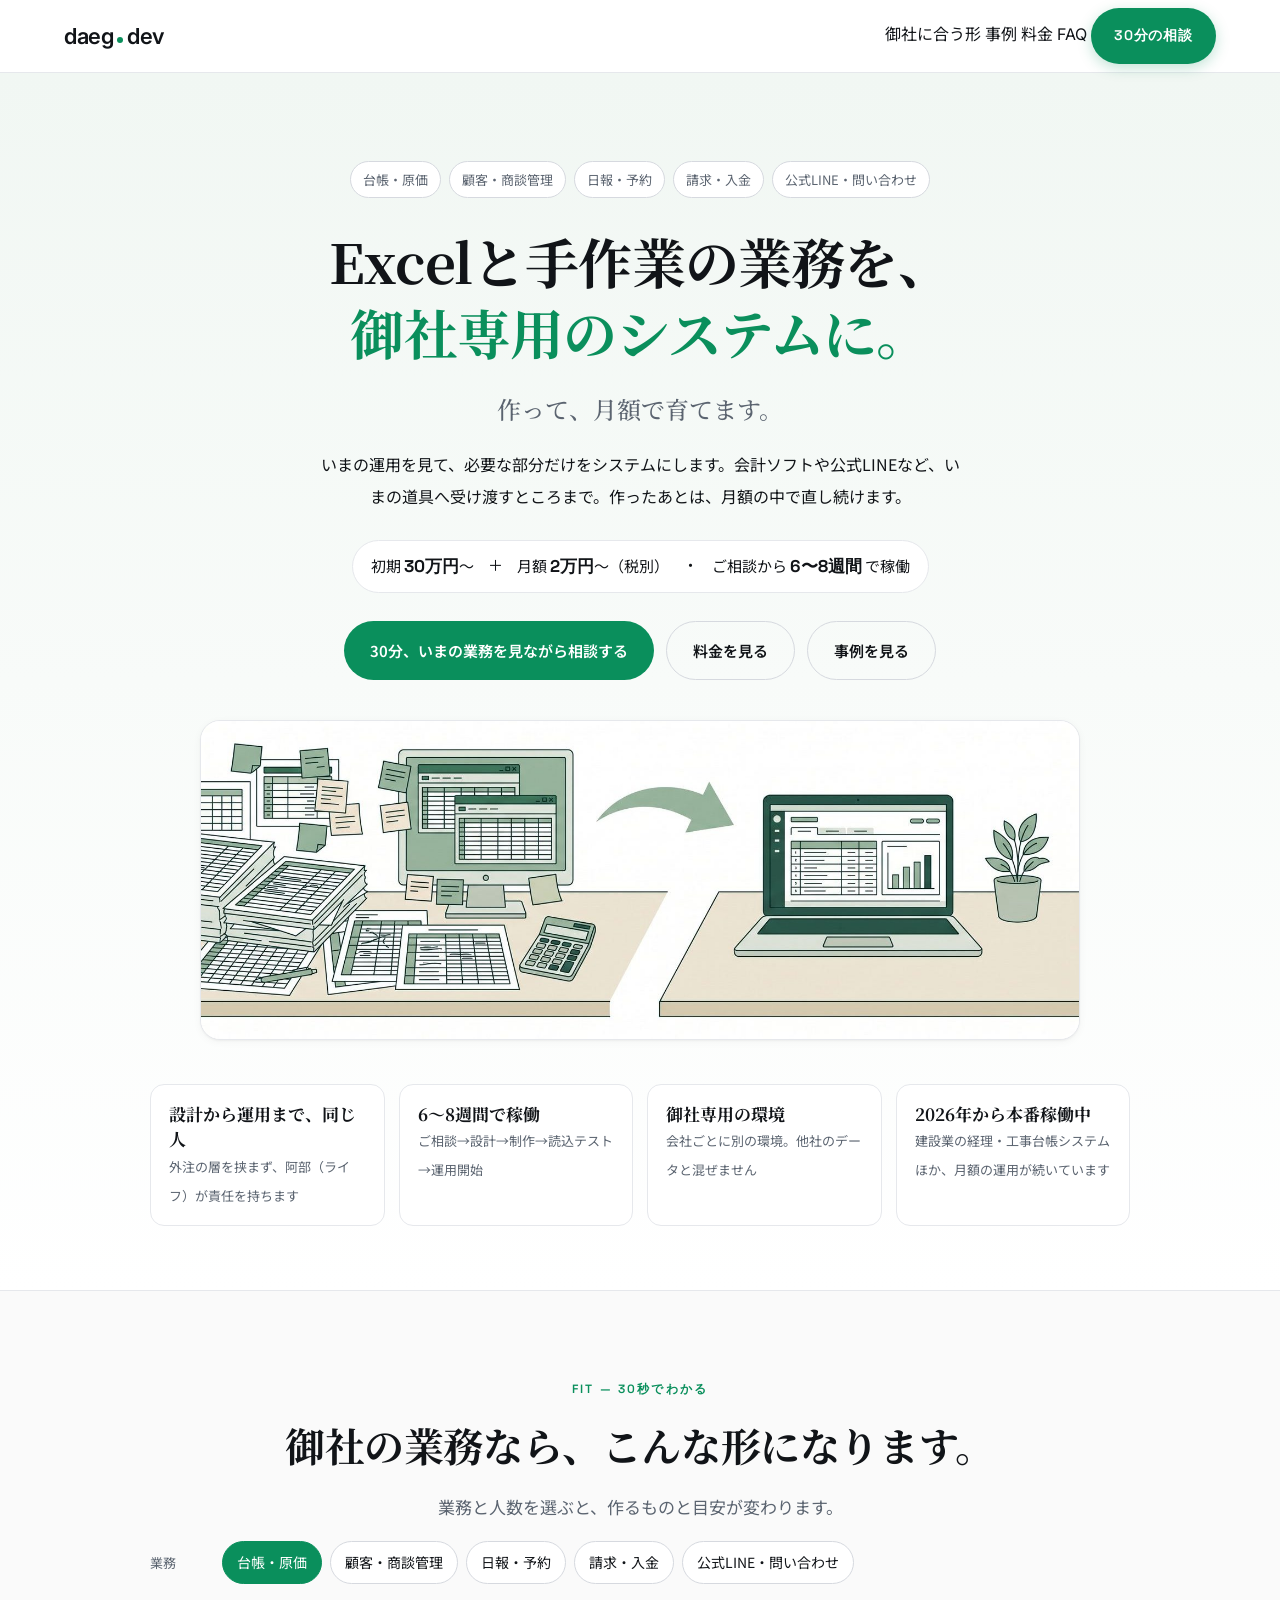
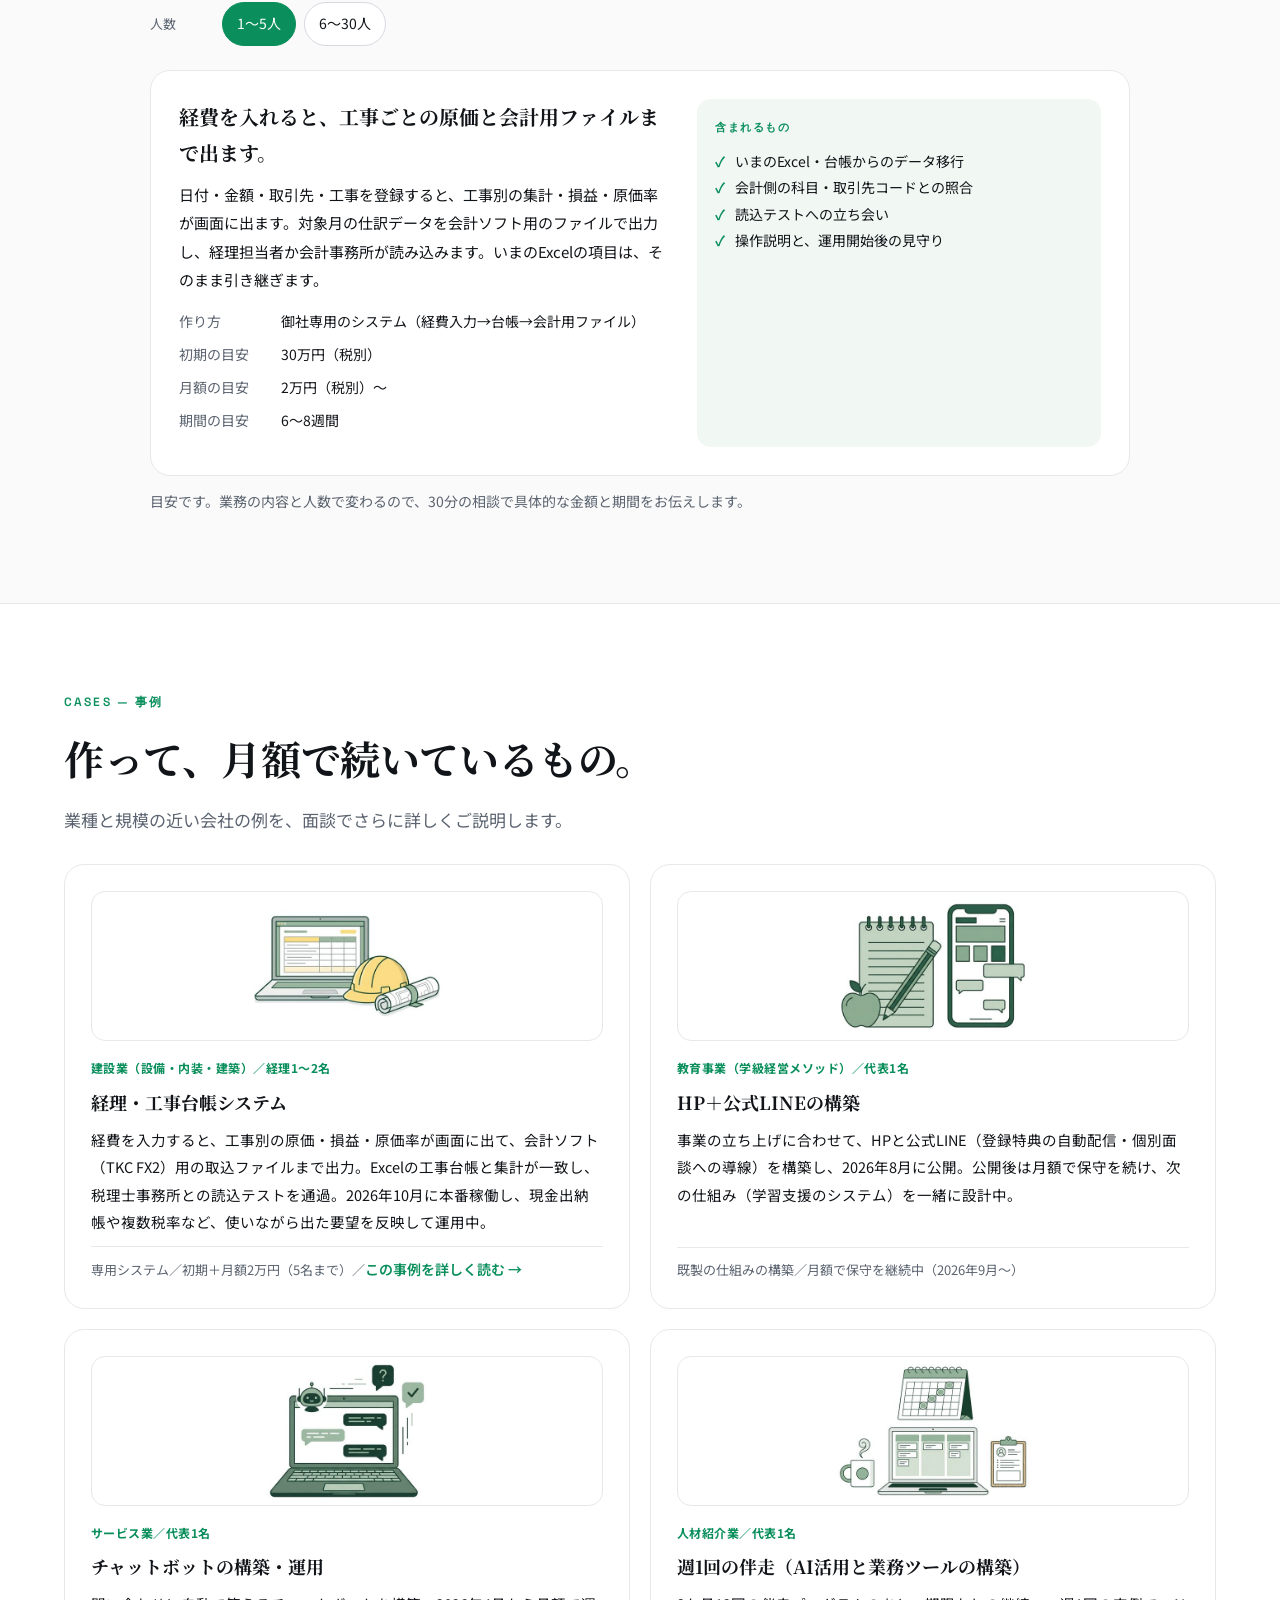
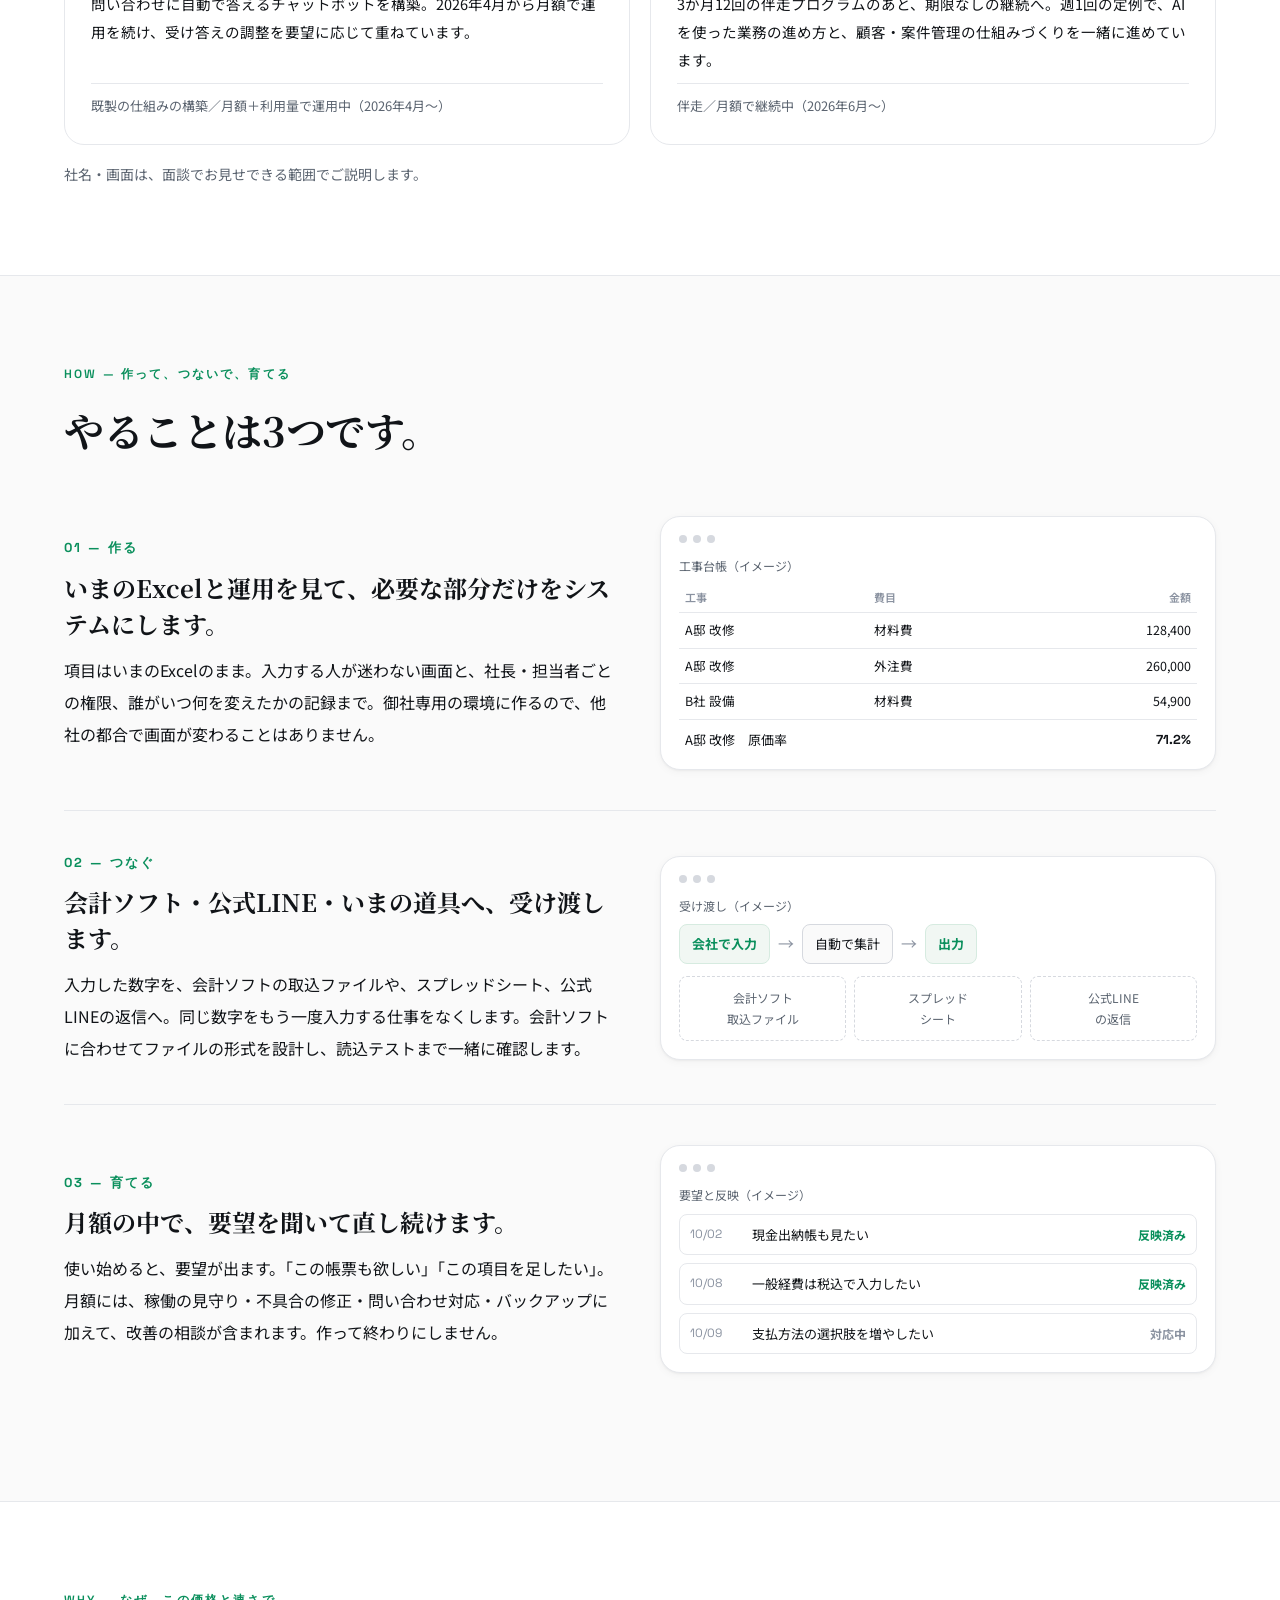
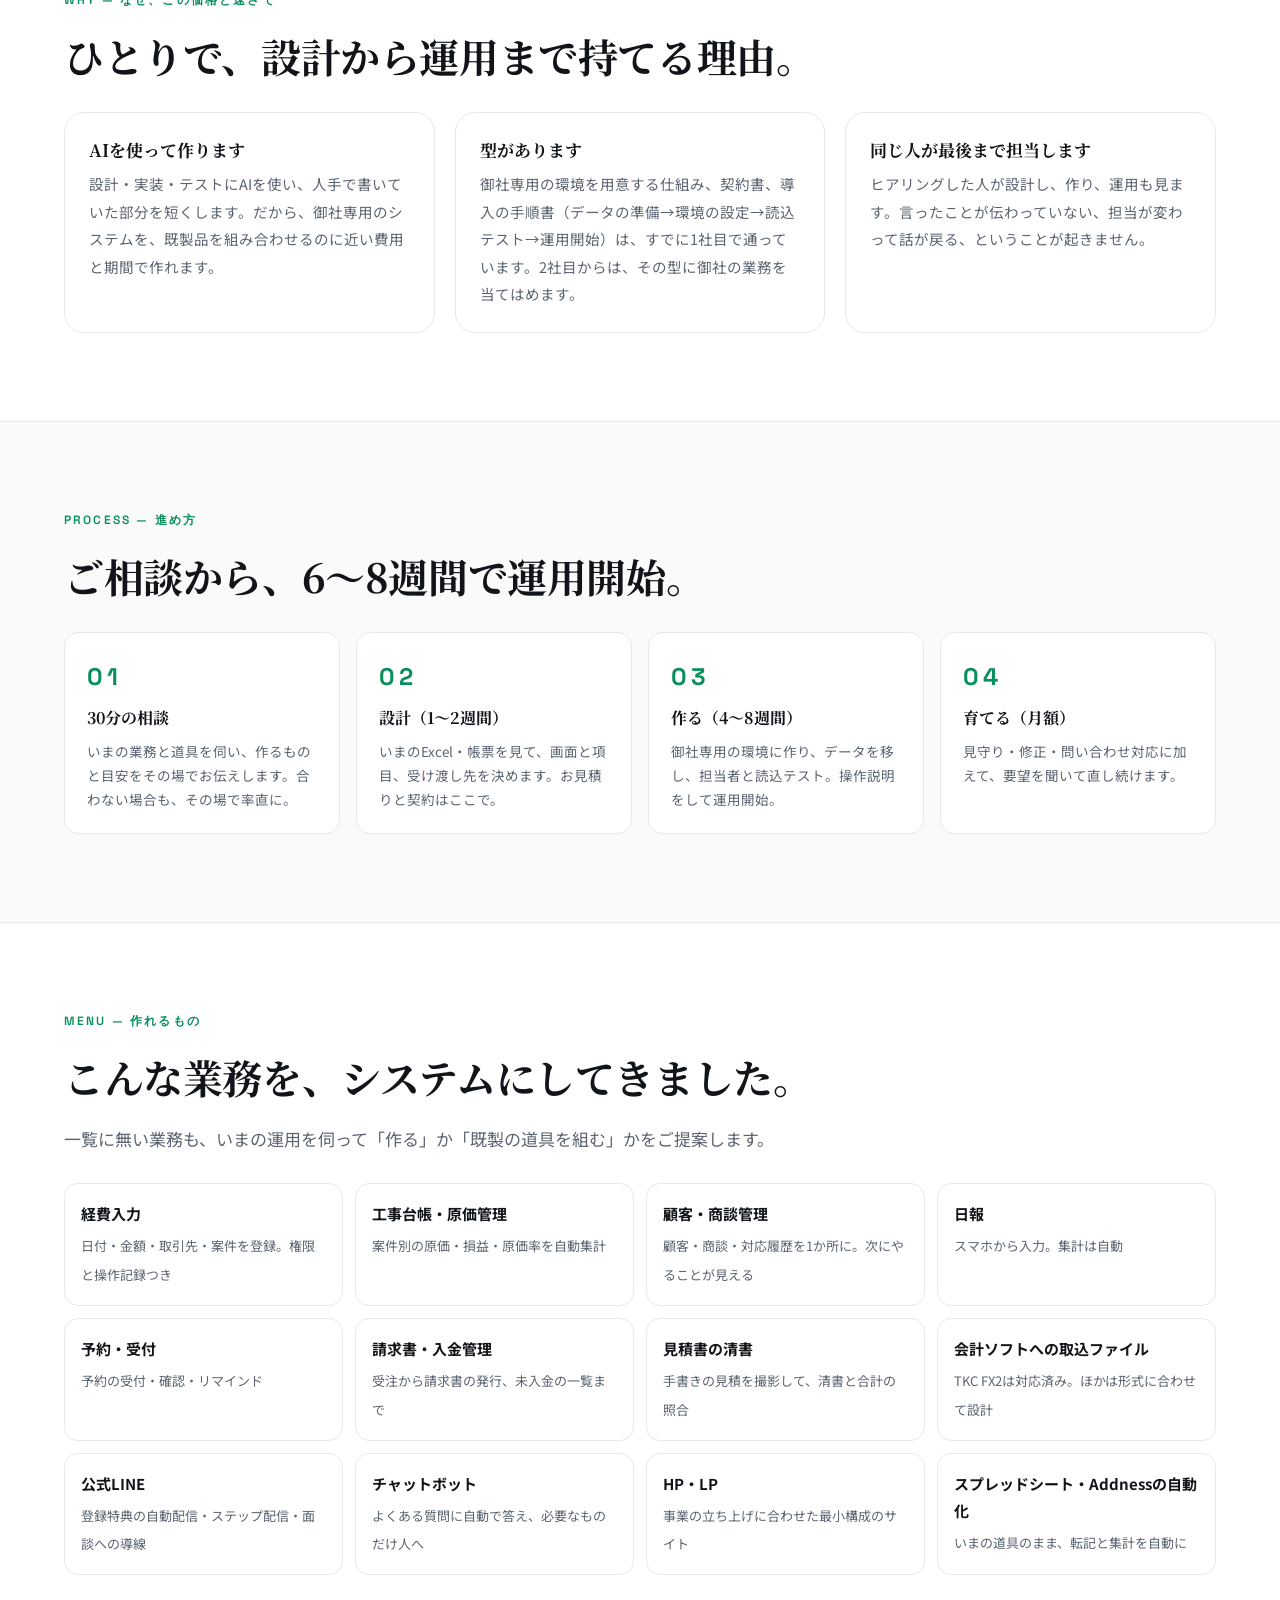
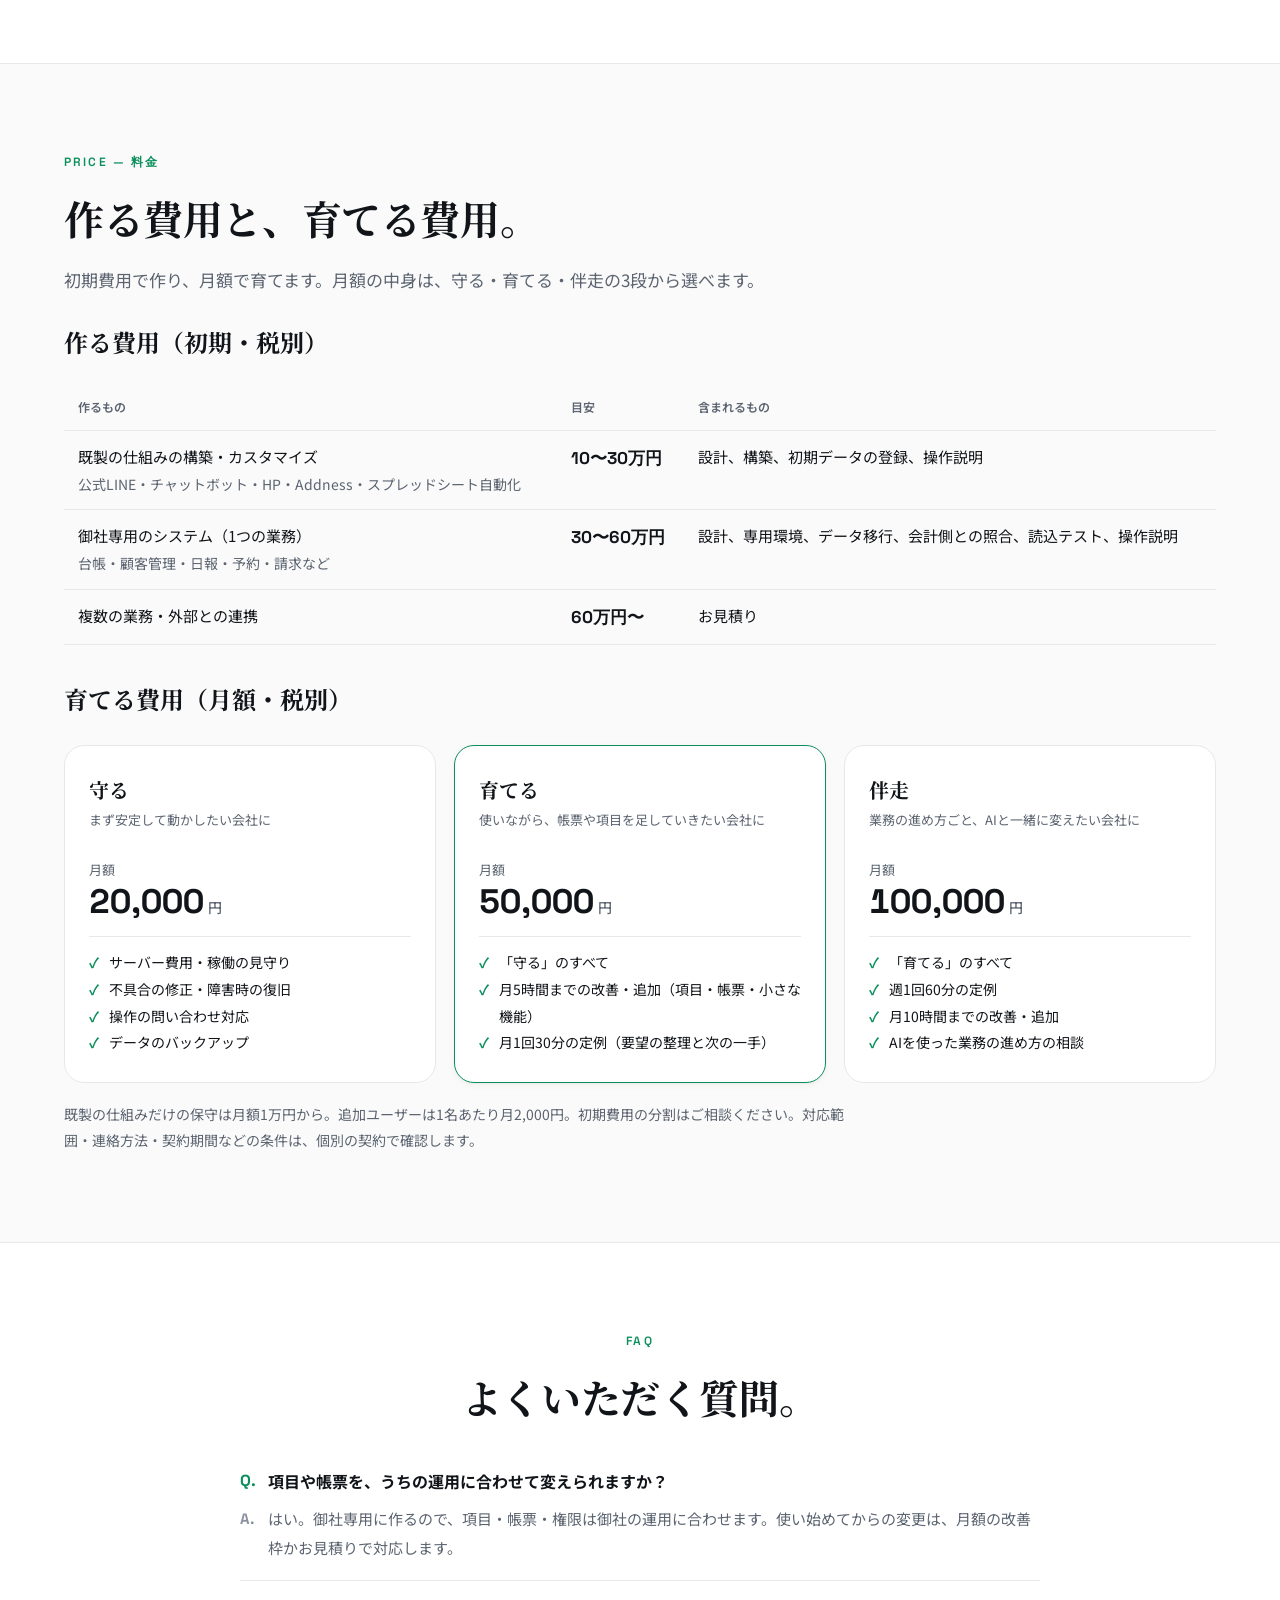
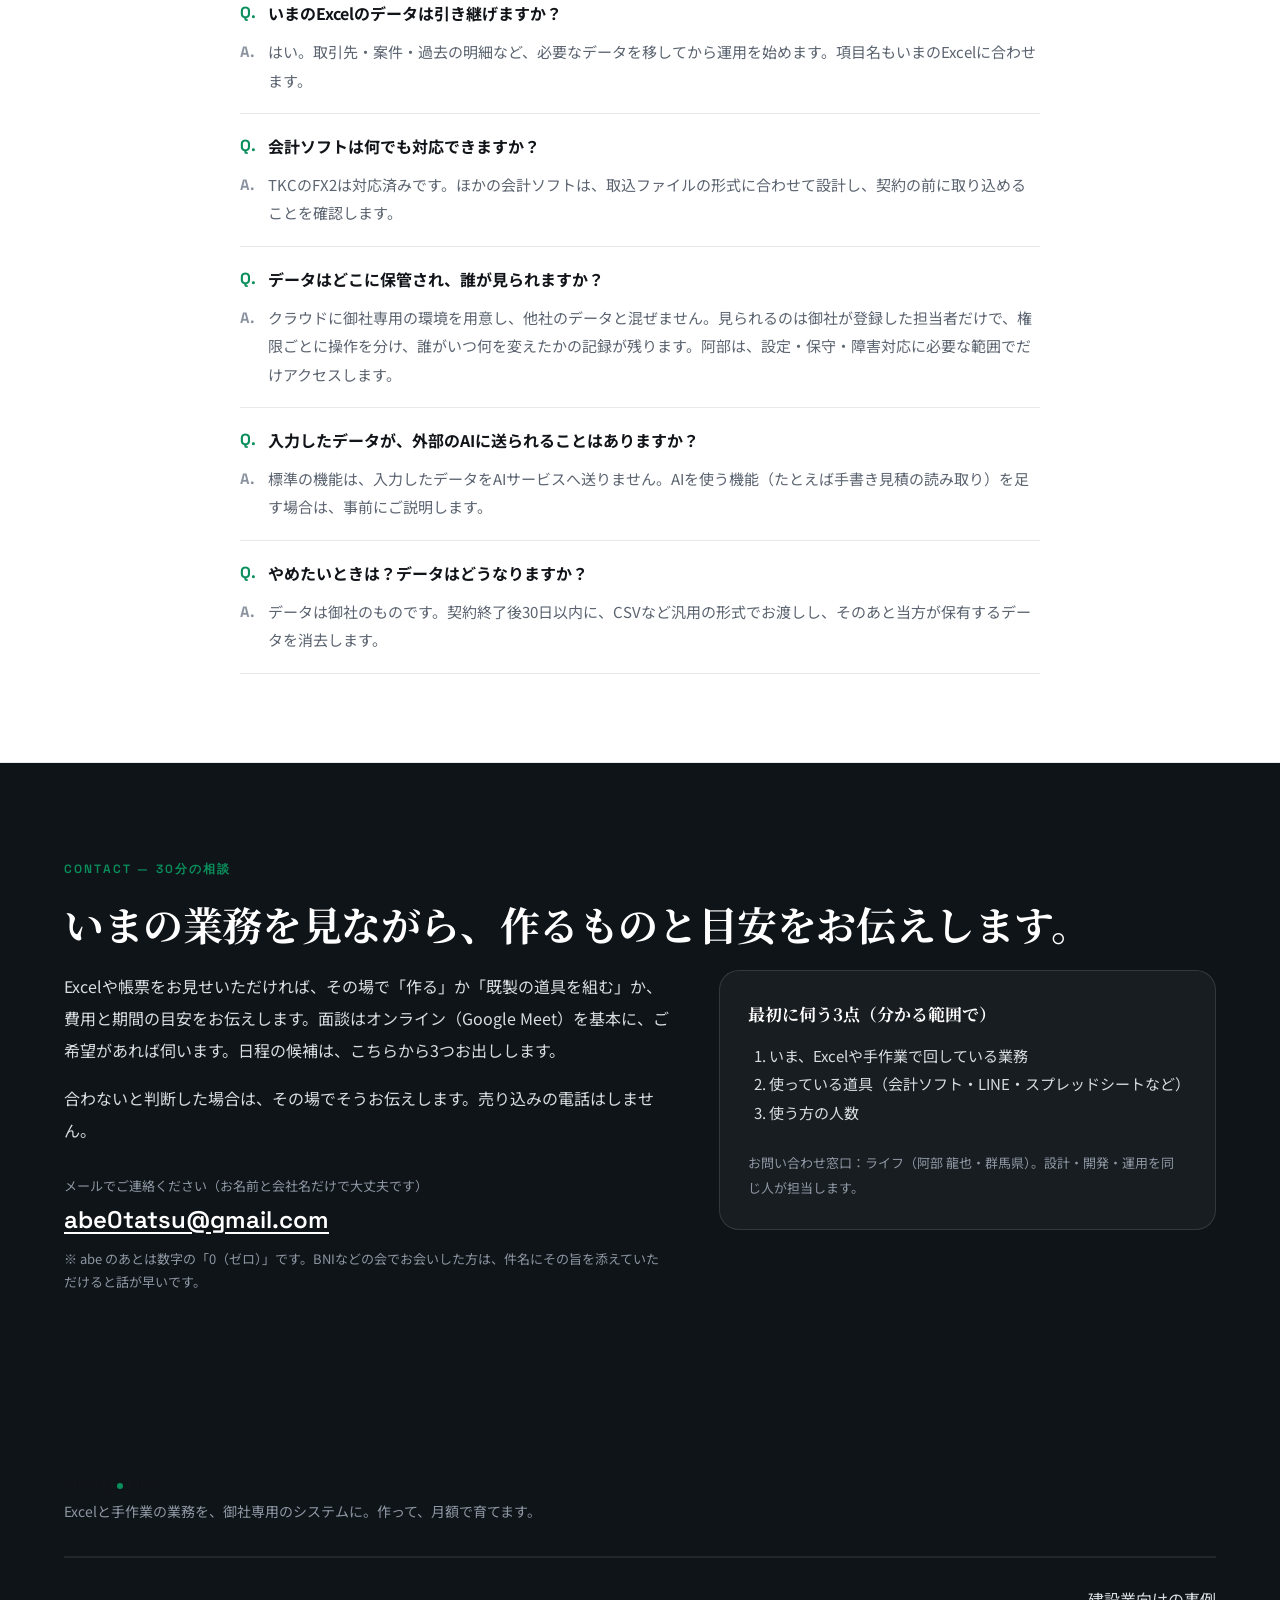
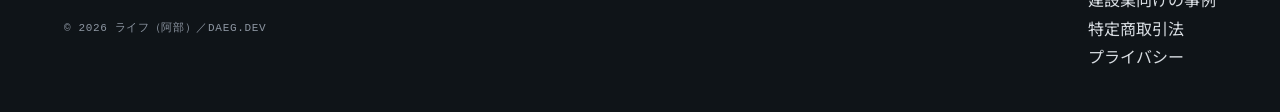
==== commit e3dee538: "法人向けLPにイメージ画像・OG画像・控えめな動きを追加し、スマホの見出し改行と料金表を修正 Co-Authored-By: Claude Opus 5.5 <noreply@anthropic.co" ====
--- a/business/index.html
+++ b/business/index.html
@@ -11,6 +11,10 @@
   <meta property="og:description" content="作って、月額で育てます。初期30万円〜＋月額2万円〜。ご相談から6〜8週間で稼働。" />
   <meta property="og:type" content="website" />
   <meta property="og:url" content="https://tr-1103.github.io/daeg-dev/business/" />
+  <meta property="og:image" content="https://tr-1103.github.io/daeg-dev/assets/images/og-business.png" />
+  <meta property="og:image:width" content="1200" />
+  <meta property="og:image:height" content="630" />
+  <meta name="twitter:card" content="summary_large_image" />
 
   <link rel="icon" href="../assets/favicon.svg" type="image/svg+xml" />
   <link rel="apple-touch-icon" href="../assets/apple-touch-icon.png" />
@@ -192,7 +196,36 @@
       .stickybar .lp-cta { flex: 1; }
       body { padding-bottom: 72px; }
     }
-    @media (prefers-reduced-motion: reduce) { * { transition: none !important; } }
+    /* 見出しの改行：語のまとまりで折り返す（「御社専／用」で切れないように） */
+    .nb { display: inline-block; }
+    .lp-hero-h1 { word-break: auto-phrase; }
+
+    /* イメージ画像（挿入画像：原寸・角丸・ボーダー） */
+    .hero-fig { max-width: 880px; margin: 40px auto 0; border: 1px solid var(--border); border-radius: var(--radius-lg); overflow: hidden; background: #fff; box-shadow: var(--shadow-sm); }
+    .hero-fig img { display: block; width: 100%; height: auto; }
+    .case-img { display: block; width: 100%; height: 150px; object-fit: contain; background: #fff; border: 1px solid var(--border); border-radius: var(--radius); margin-bottom: 6px; }
+
+    /* 料金表：スマホでは横スクロールさせず、縦に積む */
+    @media (max-width: 600px) {
+      table.price { min-width: 0; }
+      table.price tr:first-child { display: none; }
+      table.price tr { display: block; padding: 14px 0; border-bottom: 1px solid var(--border); }
+      table.price td { display: block; padding: 2px 0; border: 0; }
+      table.price td:nth-child(3) { color: var(--text-sub); font-size: 14px; }
+      table.price td:nth-child(3)::before { content: "含まれるもの："; }
+    }
+
+    /* 動き（控えめに）。JSが動き、動きを減らす設定でない時だけ html に .anim が付く。
+       付かない環境では、最初から全部見えている */
+    .result.is-swap { animation: lpFade .25s var(--ease); }
+    @keyframes lpFade { from { opacity: .3; } to { opacity: 1; } }
+    .anim [data-seq] > * { opacity: 0; transform: translateY(8px); transition: opacity .45s var(--ease), transform .45s var(--ease); transition-delay: calc(var(--i, 0) * 140ms + 120ms); }
+    .anim .is-in [data-seq] > * { opacity: 1; transform: none; }
+    .mock .req .s { transition: color .3s var(--ease); }
+    .mock .req .s.is-wip { color: var(--text-mute); }
+    .mock .req .s.is-done { animation: lpFade .4s var(--ease); }
+
+    @media (prefers-reduced-motion: reduce) { * { transition: none !important; animation: none !important; } }
   </style>
 </head>
 <body>
@@ -219,7 +252,7 @@
         <div class="chips" aria-label="対象の業務">
           <span>台帳・原価</span><span>顧客・商談管理</span><span>日報・予約</span><span>請求・入金</span><span>公式LINE・問い合わせ</span>
         </div>
-        <h1 class="lp-hero-h1">Excelと手作業の業務を、<br /><em>御社専用のシステムに。</em></h1>
+        <h1 class="lp-hero-h1"><span class="nb">Excelと手作業の</span><span class="nb">業務を、</span><br /><em><span class="nb">御社専用の</span><span class="nb">システムに。</span></em></h1>
         <p class="lp-hero-sub">作って、月額で育てます。</p>
         <p class="lp-hero-lead">
           いまの運用を見て、必要な部分だけをシステムにします。会計ソフトや公式LINEなど、いまの道具へ受け渡すところまで。作ったあとは、月額の中で直し続けます。
@@ -230,6 +263,9 @@
           <a href="#price" class="lp-cta is-ghost">料金を見る</a>
           <a href="#cases" class="lp-cta is-ghost">事例を見る</a>
         </div>
+        <figure class="hero-fig">
+          <img src="../assets/images/business/hero.jpg" width="1600" height="580" alt="机の上のExcelと紙の束が、1つの画面にまとまるイメージ" />
+        </figure>
         <div class="facts">
           <div class="fact"><b>設計から運用まで、同じ人</b><span>外注の層を挟まず、阿部（ライフ）が責任を持ちます</span></div>
           <div class="fact"><b>6〜8週間で稼働</b><span>ご相談→設計→制作→読込テスト→運用開始</span></div>
@@ -293,24 +329,28 @@
         <p class="lp-lead">業種と規模の近い会社の例を、面談でさらに詳しくご説明します。</p>
         <div class="cases">
           <article class="case">
+            <img class="case-img" src="../assets/images/business/case-construction.jpg" width="480" height="360" alt="工事台帳の画面とヘルメットのイラスト（イメージ）" loading="lazy" />
             <p class="case-ind">建設業（設備・内装・建築）／経理1〜2名</p>
             <p class="case-title">経理・工事台帳システム</p>
             <p class="case-body">経費を入力すると、工事別の原価・損益・原価率が画面に出て、会計ソフト（TKC FX2）用の取込ファイルまで出力。Excelの工事台帳と集計が一致し、税理士事務所との読込テストを通過。2026年10月に本番稼働し、現金出納帳や複数税率など、使いながら出た要望を反映して運用中。</p>
             <p class="case-meta">専用システム／初期＋月額2万円（5名まで）／<a class="case-link" href="../construction/">この事例を詳しく読む →</a></p>
           </article>
           <article class="case">
+            <img class="case-img" src="../assets/images/business/case-education.jpg" width="480" height="360" alt="ノートとスマホの公式LINEのイラスト（イメージ）" loading="lazy" />
             <p class="case-ind">教育事業（学級経営メソッド）／代表1名</p>
             <p class="case-title">HP＋公式LINEの構築</p>
             <p class="case-body">事業の立ち上げに合わせて、HPと公式LINE（登録特典の自動配信・個別面談への導線）を構築し、2026年8月に公開。公開後は月額で保守を続け、次の仕組み（学習支援のシステム）を一緒に設計中。</p>
             <p class="case-meta">既製の仕組みの構築／月額で保守を継続中（2026年9月〜）</p>
           </article>
           <article class="case">
+            <img class="case-img" src="../assets/images/business/case-chatbot.jpg" width="480" height="360" alt="チャットボットの画面のイラスト（イメージ）" loading="lazy" />
             <p class="case-ind">サービス業／代表1名</p>
             <p class="case-title">チャットボットの構築・運用</p>
             <p class="case-body">問い合わせに自動で答えるチャットボットを構築。2026年4月から月額で運用を続け、受け答えの調整を要望に応じて重ねています。</p>
             <p class="case-meta">既製の仕組みの構築／月額＋利用量で運用中（2026年4月〜）</p>
           </article>
           <article class="case">
+            <img class="case-img" src="../assets/images/business/case-recruit.jpg" width="480" height="360" alt="週1回の定例とカンバンのイラスト（イメージ）" loading="lazy" />
             <p class="case-ind">人材紹介業／代表1名</p>
             <p class="case-title">週1回の伴走（AI活用と業務ツールの構築）</p>
             <p class="case-body">3か月12回の伴走プログラムのあと、期限なしの継続へ。週1回の定例で、AIを使った業務の進め方と、顧客・案件管理の仕組みづくりを一緒に進めています。</p>
@@ -336,13 +376,13 @@
           <div class="mock" aria-label="画面のイメージ">
             <div class="bar"><i></i><i></i><i></i></div>
             <p class="ttl">工事台帳（イメージ）</p>
-            <table>
-              <tr><th>工事</th><th>費目</th><th class="r">金額</th></tr>
-              <tr><td>A邸 改修</td><td>材料費</td><td class="r">128,400</td></tr>
-              <tr><td>A邸 改修</td><td>外注費</td><td class="r">260,000</td></tr>
-              <tr><td>B社 設備</td><td>材料費</td><td class="r">54,900</td></tr>
+            <table data-seq>
+              <tr style="--i:0"><th>工事</th><th>費目</th><th class="r">金額</th></tr>
+              <tr style="--i:1"><td>A邸 改修</td><td>材料費</td><td class="r">128,400</td></tr>
+              <tr style="--i:2"><td>A邸 改修</td><td>外注費</td><td class="r">260,000</td></tr>
+              <tr style="--i:3"><td>B社 設備</td><td>材料費</td><td class="r">54,900</td></tr>
             </table>
-            <div class="sum"><span>A邸 改修　原価率</span><b>71.2%</b></div>
+            <div data-seq><div class="sum" style="--i:4"><span>A邸 改修　原価率</span><b>71.2%</b></div></div>
           </div>
         </div>
 
@@ -355,8 +395,8 @@
           <div class="mock" aria-label="受け渡しのイメージ">
             <div class="bar"><i></i><i></i><i></i></div>
             <p class="ttl">受け渡し（イメージ）</p>
-            <div class="flow"><span class="go">会社で入力</span><i>→</i><span>自動で集計</span><i>→</i><span class="go">出力</span></div>
-            <div class="outs"><div>会計ソフト<br />取込ファイル</div><div>スプレッド<br />シート</div><div>公式LINE<br />の返信</div></div>
+            <div class="flow" data-seq><span class="go" style="--i:0">会社で入力</span><i style="--i:1">→</i><span style="--i:2">自動で集計</span><i style="--i:3">→</i><span class="go" style="--i:4">出力</span></div>
+            <div class="outs" data-seq><div style="--i:5">会計ソフト<br />取込ファイル</div><div style="--i:6">スプレッド<br />シート</div><div style="--i:7">公式LINE<br />の返信</div></div>
           </div>
         </div>
 
@@ -369,10 +409,10 @@
           <div class="mock" aria-label="要望と反映のイメージ">
             <div class="bar"><i></i><i></i><i></i></div>
             <p class="ttl">要望と反映（イメージ）</p>
-            <div class="req">
-              <div><span class="d">10/02</span><span>現金出納帳も見たい</span><span class="s">反映済み</span></div>
-              <div><span class="d">10/08</span><span>一般経費は税込で入力したい</span><span class="s">反映済み</span></div>
-              <div><span class="d">10/09</span><span>支払方法の選択肢を増やしたい</span><span class="s">対応中</span></div>
+            <div class="req" data-seq>
+              <div style="--i:0"><span class="d">10/02</span><span>現金出納帳も見たい</span><span class="s">反映済み</span></div>
+              <div style="--i:1"><span class="d">10/08</span><span>一般経費は税込で入力したい</span><span class="s">反映済み</span></div>
+              <div style="--i:2"><span class="d">10/09</span><span>支払方法の選択肢を増やしたい</span><span class="s" id="req-last">対応中</span></div>
             </div>
           </div>
         </div>
@@ -624,7 +664,7 @@
           incl: ["配信の設計と文面の整理", "よくある質問の受け答えの作成", "予約・面談への導線", "運用開始後の受け答えの調整"]
         }
       };
-      var task = "ledger", size = "s";
+      var task = "ledger", size = "s", first = true;
       var $ = function (id) { return document.getElementById(id); };
       function render() {
         var d = DATA[task], v = d[size];
@@ -638,11 +678,33 @@
         d.incl.forEach(function (t) { var li = document.createElement("li"); li.textContent = t; ul.appendChild(li); });
         document.querySelectorAll("#pick-task .pick").forEach(function (b) { b.setAttribute("aria-pressed", String(b.dataset.task === task)); });
         document.querySelectorAll("#pick-size .pick").forEach(function (b) { b.setAttribute("aria-pressed", String(b.dataset.size === size)); });
+        if (!first) { var r = $("result"); r.classList.remove("is-swap"); void r.offsetWidth; r.classList.add("is-swap"); }
+        first = false;
       }
       document.querySelectorAll("#pick-task .pick").forEach(function (b) { b.addEventListener("click", function () { task = b.dataset.task; render(); }); });
       document.querySelectorAll("#pick-size .pick").forEach(function (b) { b.addEventListener("click", function () { size = b.dataset.size; render(); }); });
       render();
     })();
+
+    // 01〜03：画面に入ったら、模式画面の行や吹き出しを順に出す。03は「対応中」→「反映済み」に変わる
+    (function () {
+      var reduce = window.matchMedia && window.matchMedia("(prefers-reduced-motion: reduce)").matches;
+      if (reduce || !("IntersectionObserver" in window)) return;
+      document.documentElement.classList.add("anim");
+      var last = document.getElementById("req-last");
+      if (last) last.classList.add("is-wip");
+      var io = new IntersectionObserver(function (entries) {
+        entries.forEach(function (e) {
+          if (!e.isIntersecting) return;
+          e.target.classList.add("is-in");
+          io.unobserve(e.target);
+          if (last && e.target.contains(last)) {
+            setTimeout(function () { last.textContent = "反映済み"; last.classList.remove("is-wip"); last.classList.add("is-done"); }, 1600);
+          }
+        });
+      }, { threshold: 0.35 });
+      document.querySelectorAll("#how .mock").forEach(function (m) { io.observe(m); });
+    })();
   </script>
 </body>
 </html>
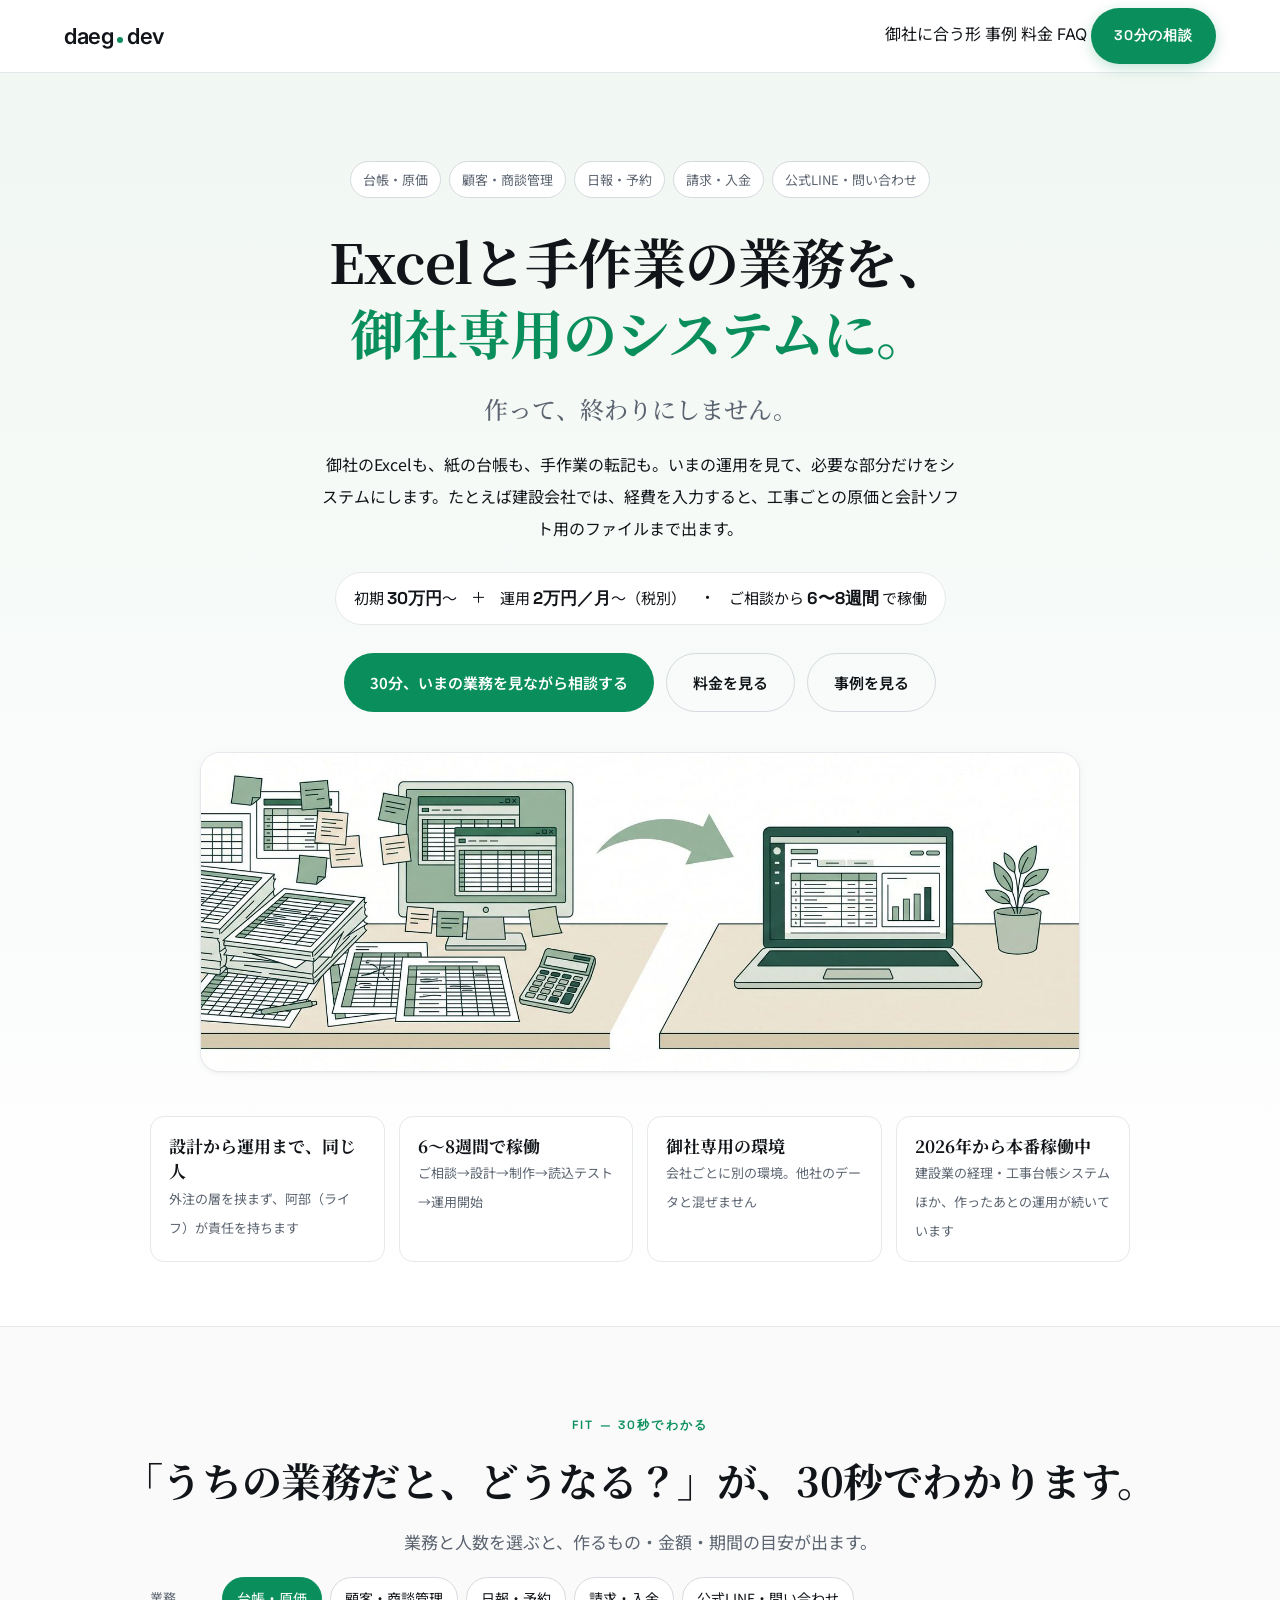
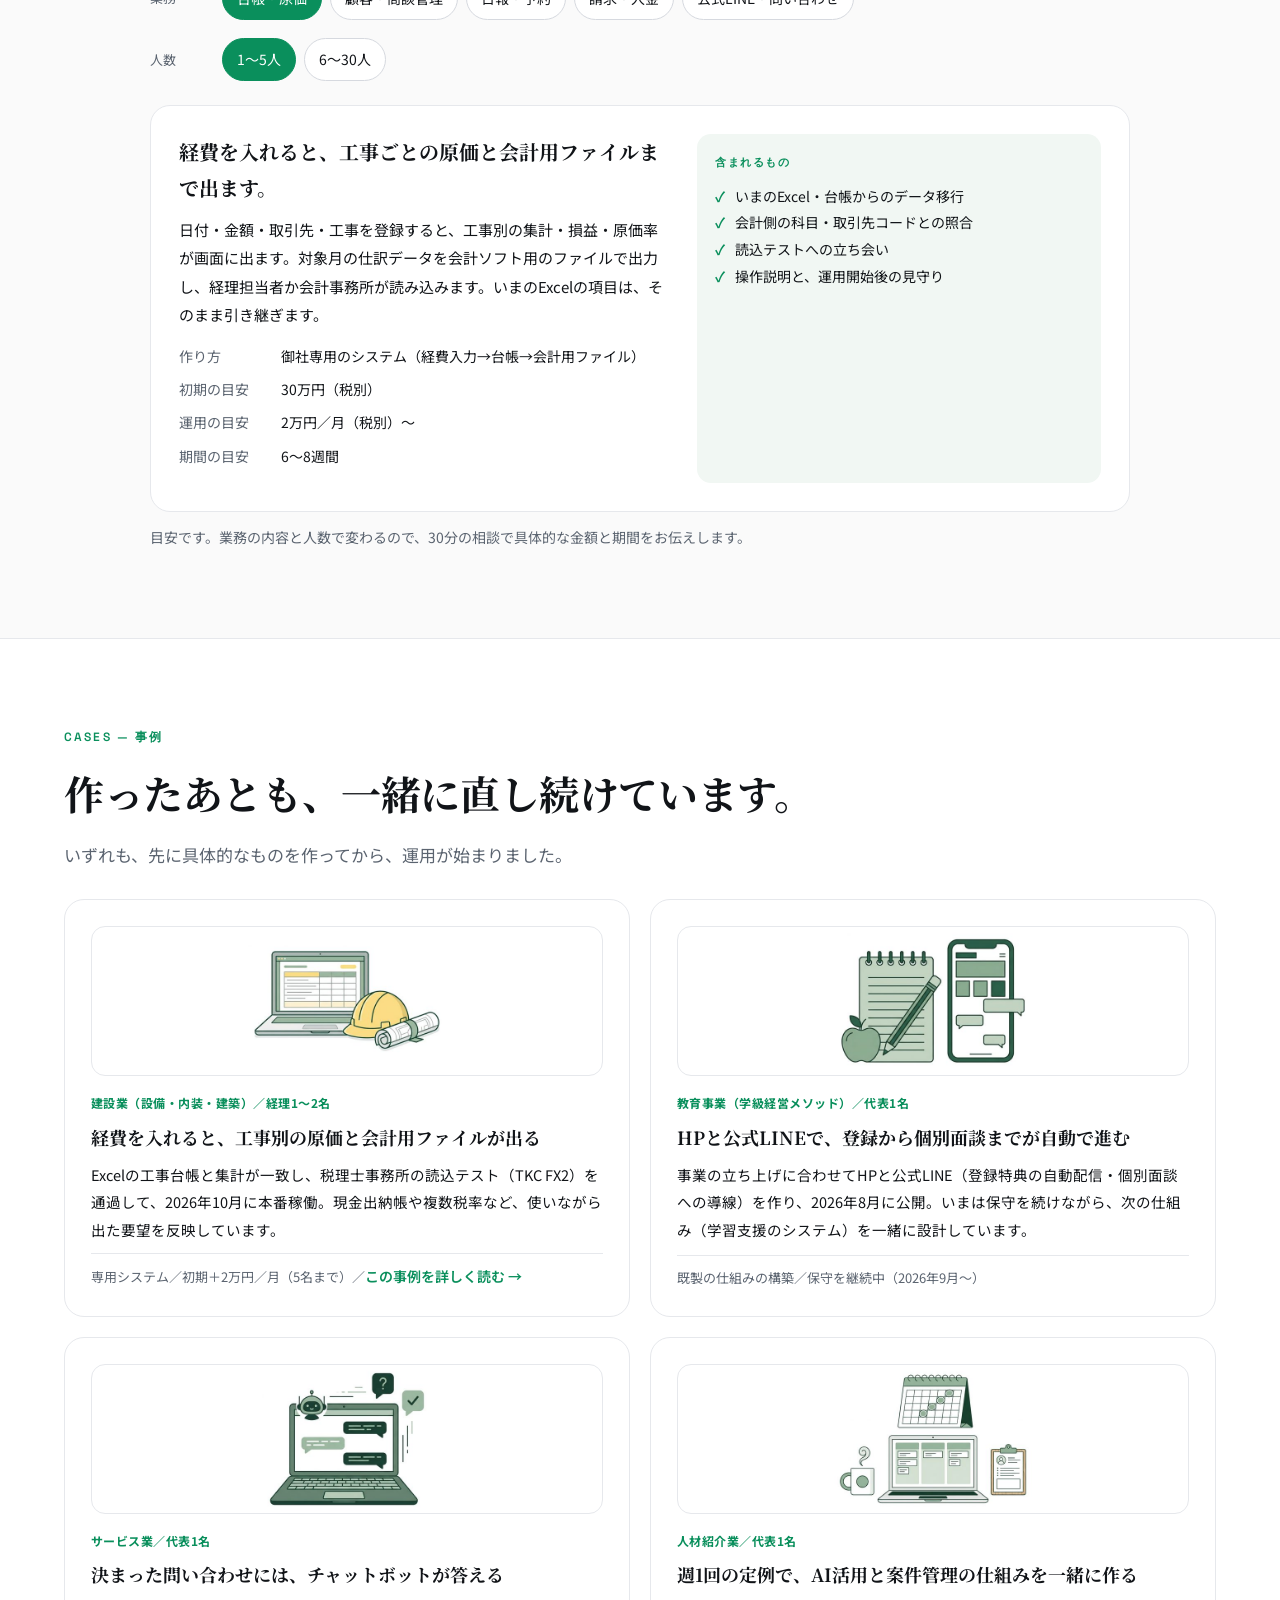
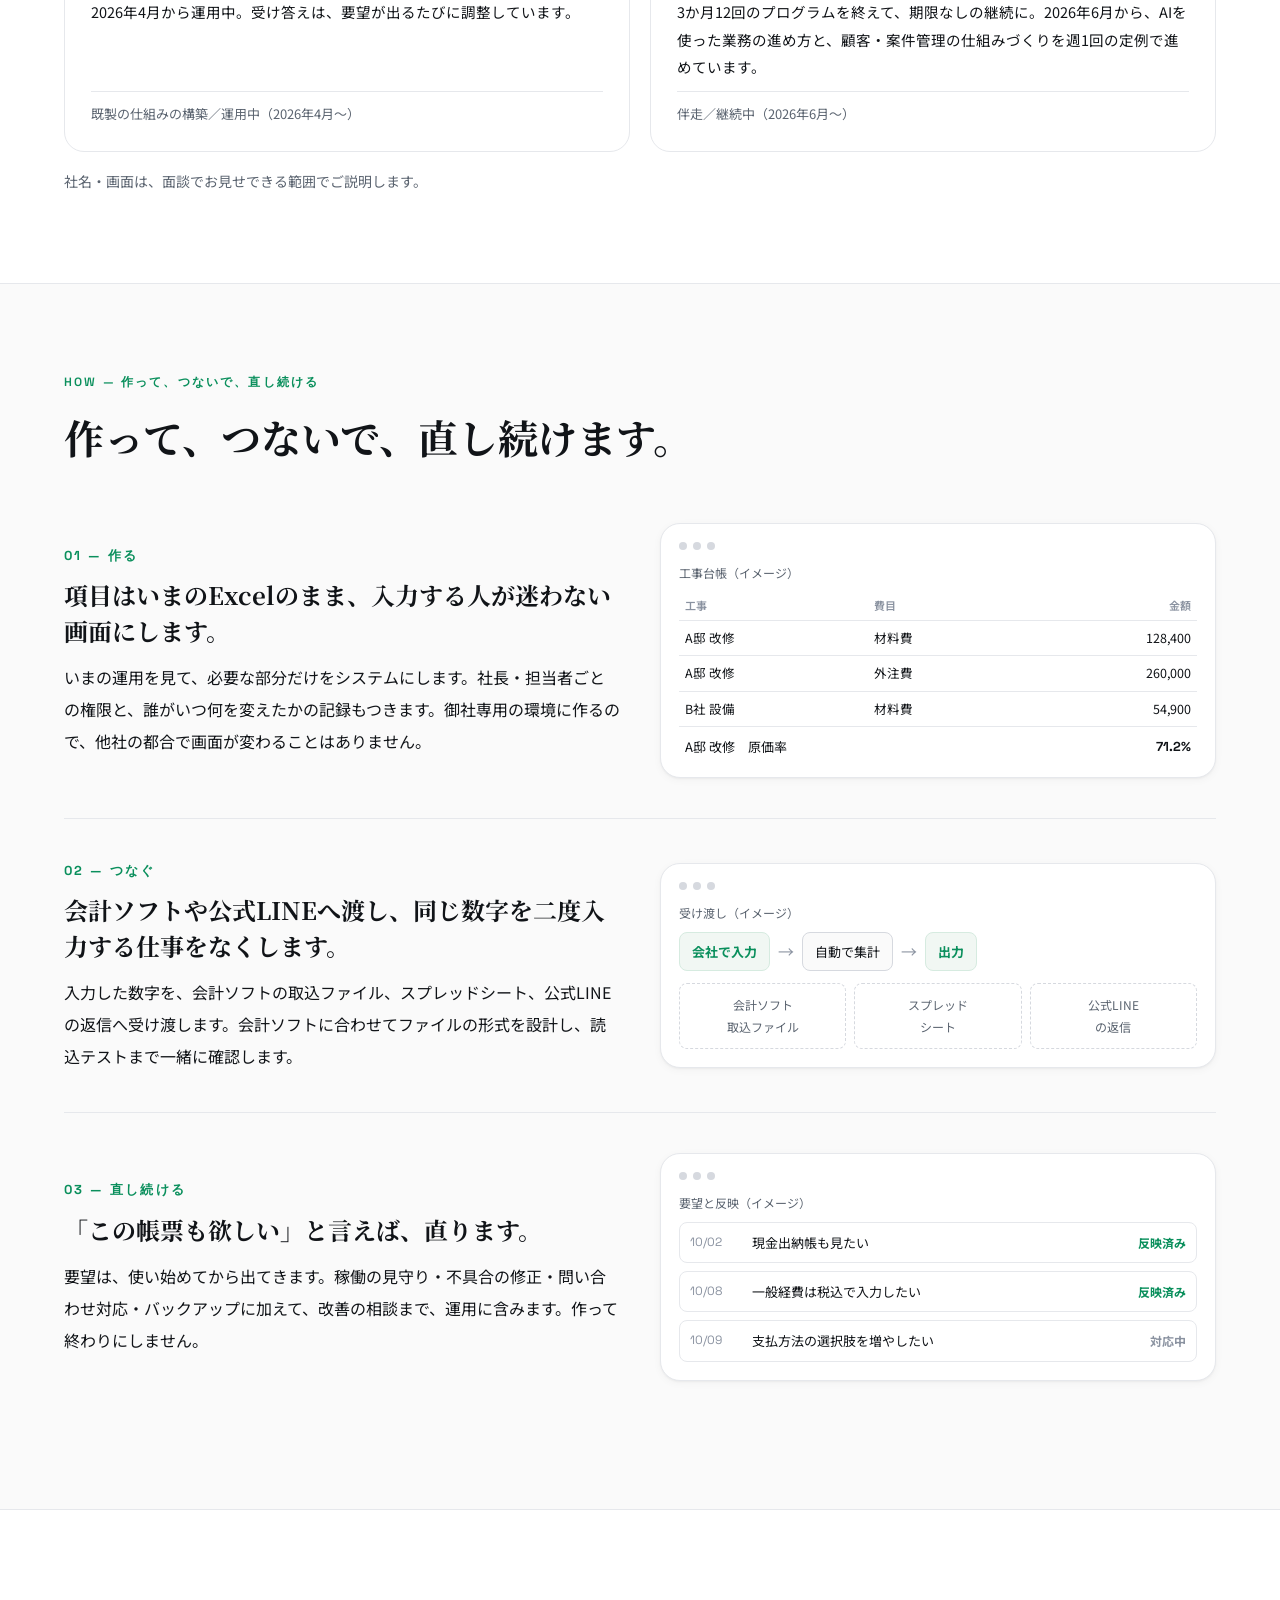
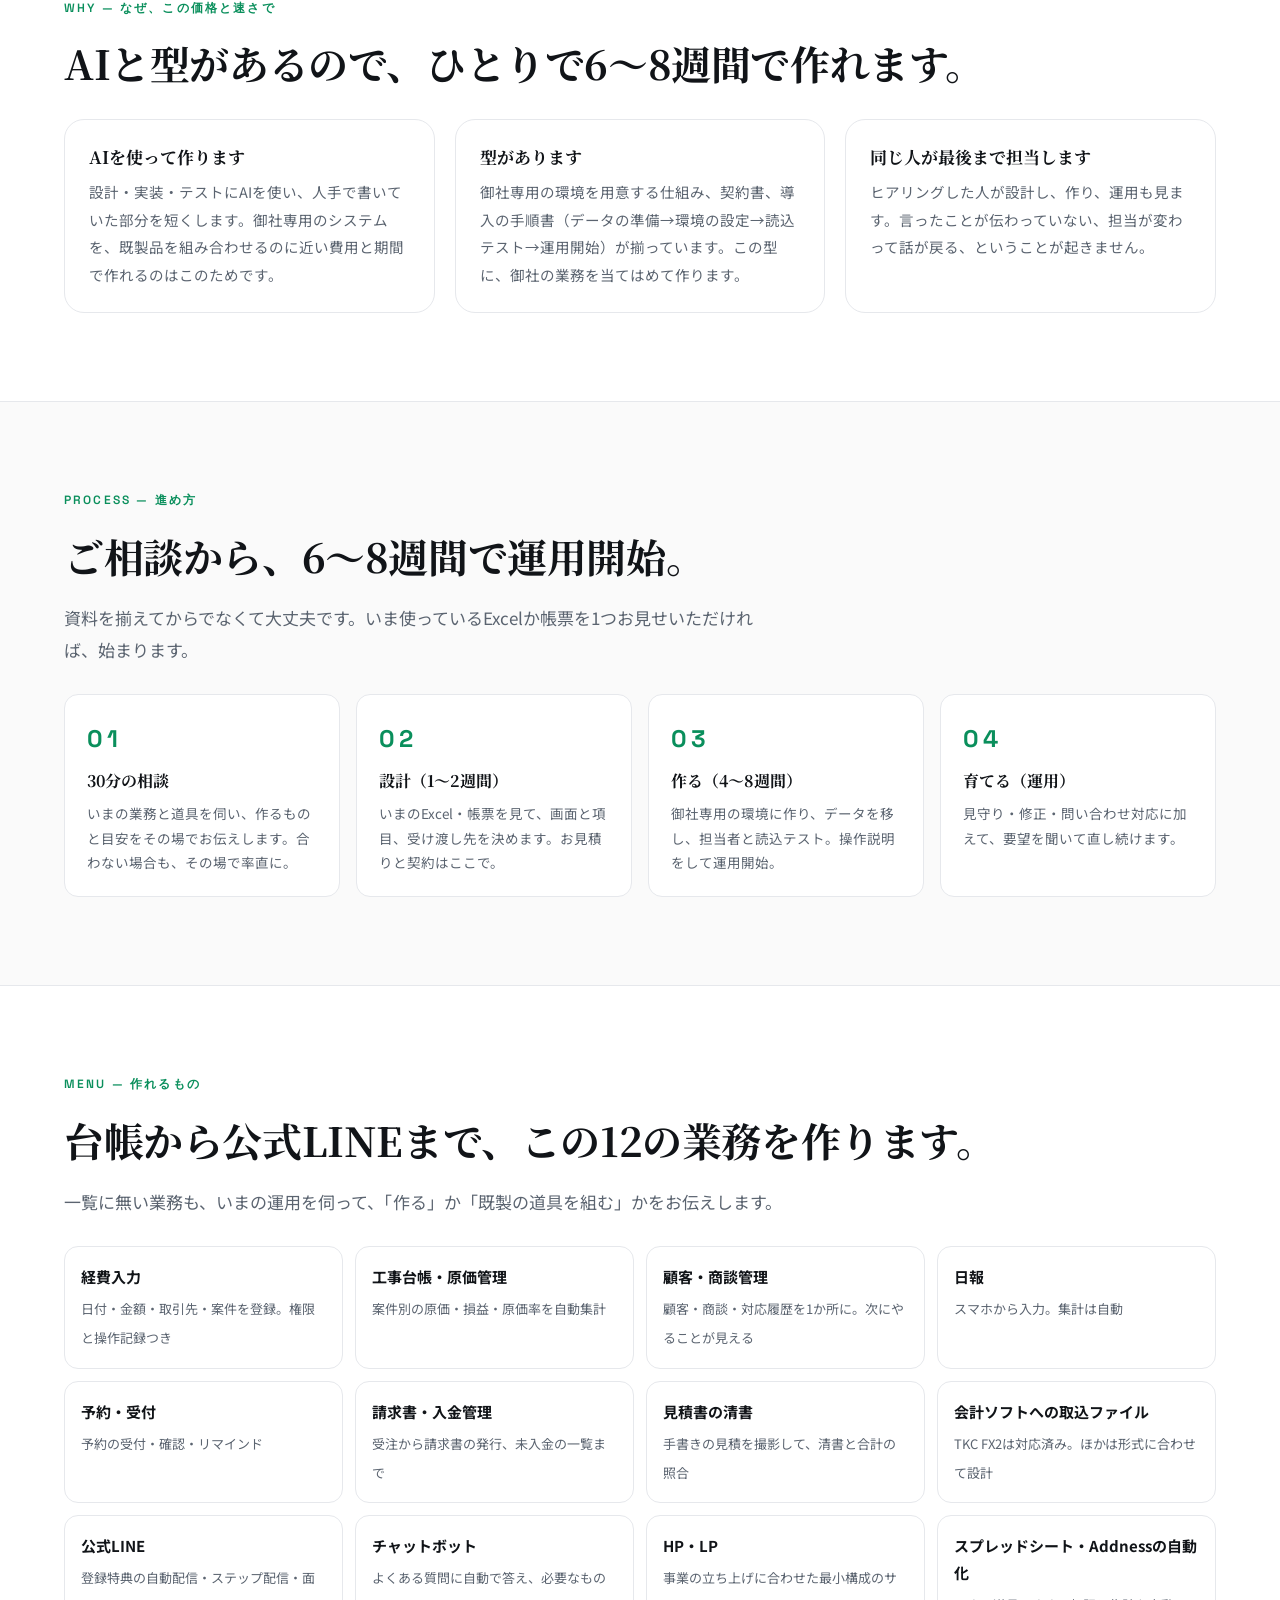
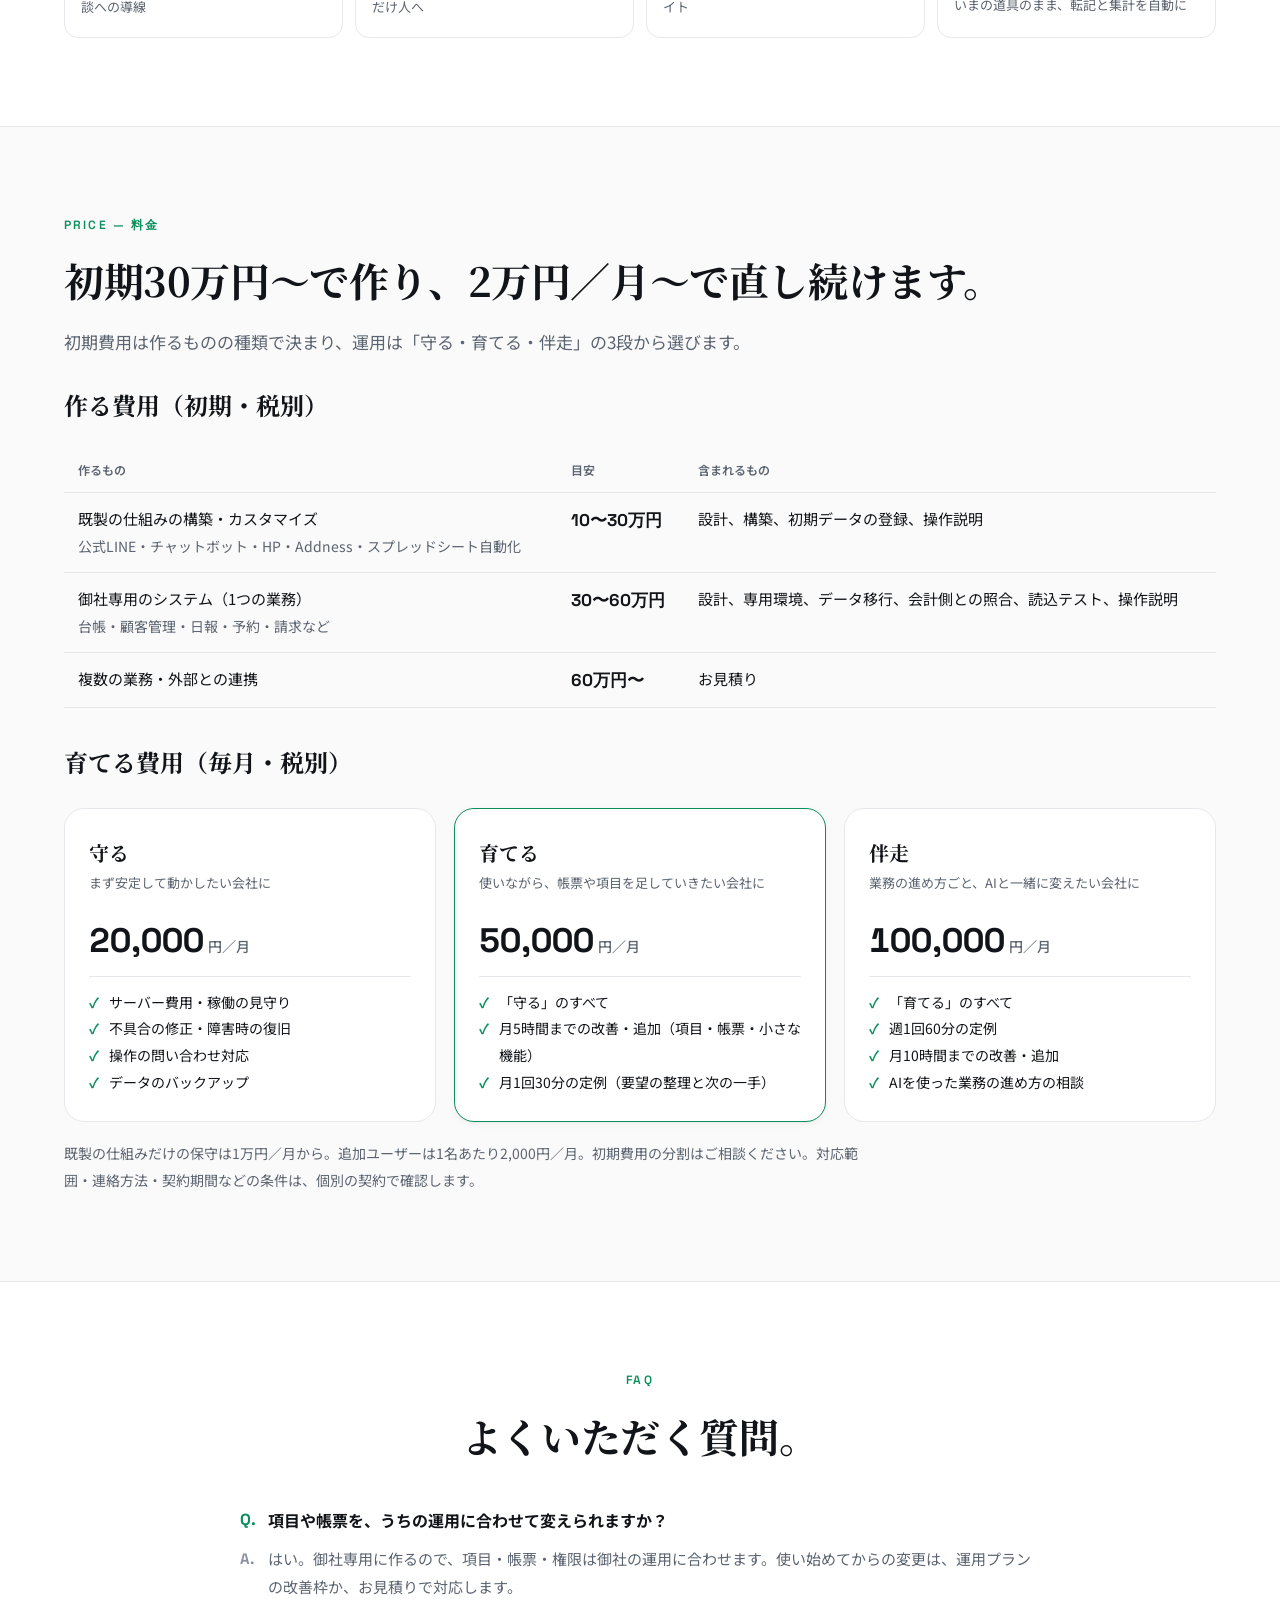
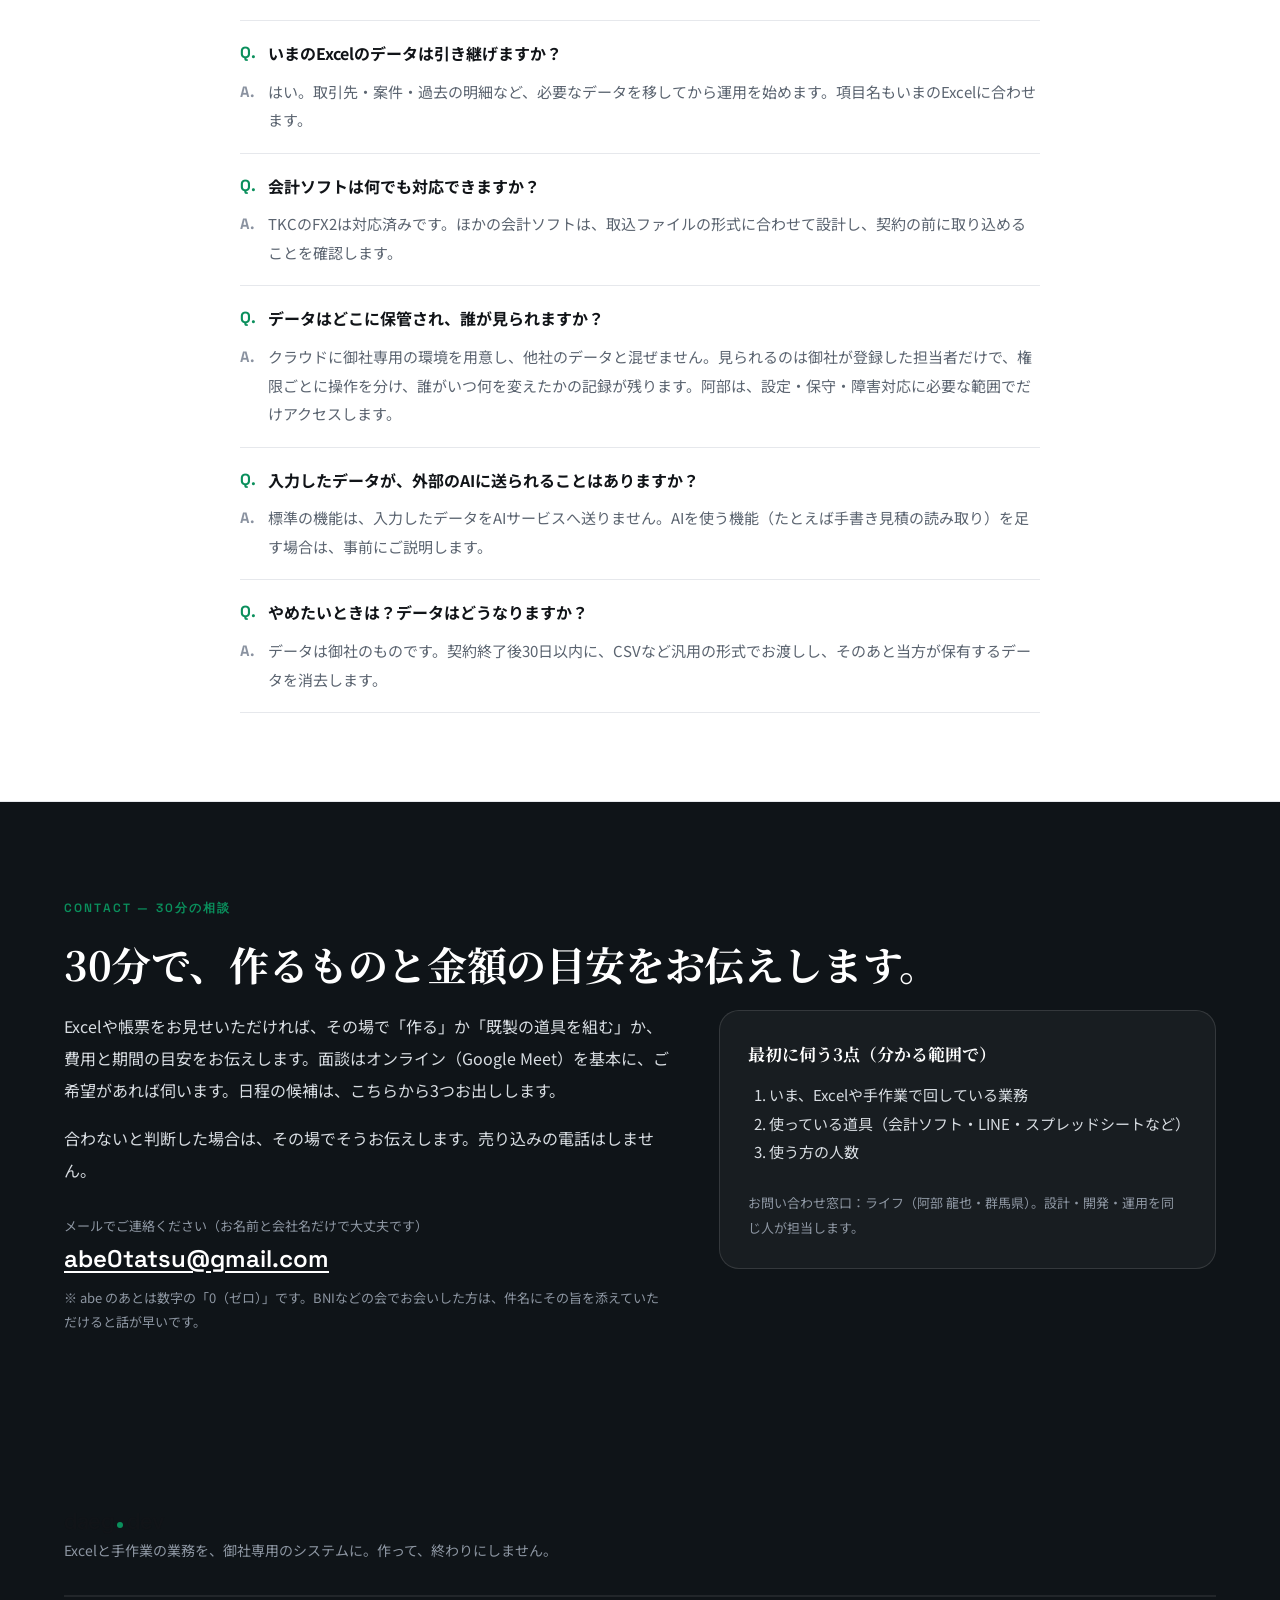
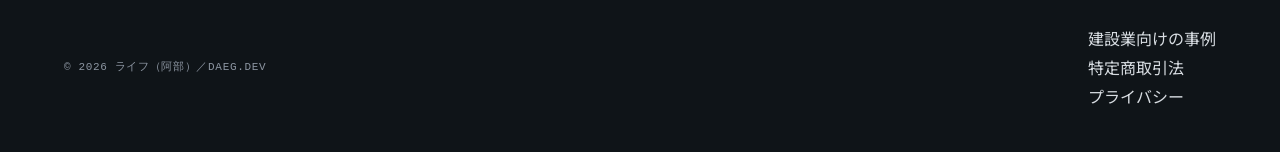
==== commit 747d98b6: "法人向けLPのコピーを書き直し（月額の語を外し、相手の言葉と起きることで見出しを立てる）、OG画像を更新 Co-Authored-By: Claude Fable 5.1 <noreply@anthr" ====
--- a/business/index.html
+++ b/business/index.html
@@ -4,11 +4,11 @@
   <meta charset="utf-8" />
   <meta name="viewport" content="width=device-width, initial-scale=1" />
   <title>Excelと手作業の業務を、御社専用のシステムに｜ライフ（阿部）</title>
-  <meta name="description" content="台帳・顧客管理・日報・予約・請求・公式LINE。Excelと手作業で回している業務を、御社専用のシステムにして、月額で育てます。初期30万円〜＋月額2万円〜。ご相談から6〜8週間で稼働。設計から運用まで同じ人が担当します。" />
+  <meta name="description" content="Excelと手作業で回している業務を、御社専用のシステムにします。たとえば建設会社では、経費を入れると工事ごとの原価と会計ソフト用のファイルまで出ます。初期30万円〜＋2万円／月〜、ご相談から6〜8週間で稼働。作ったあとも、同じ人が直し続けます。" />
   <meta name="robots" content="index,follow" />
 
   <meta property="og:title" content="Excelと手作業の業務を、御社専用のシステムに｜ライフ（阿部）" />
-  <meta property="og:description" content="作って、月額で育てます。初期30万円〜＋月額2万円〜。ご相談から6〜8週間で稼働。" />
+  <meta property="og:description" content="たとえば建設会社では、経費を入れると工事ごとの原価と会計用ファイルまで出ます。初期30万円〜＋2万円／月〜。作ったあとも、同じ人が直し続けます。" />
   <meta property="og:type" content="website" />
   <meta property="og:url" content="https://tr-1103.github.io/daeg-dev/business/" />
   <meta property="og:image" content="https://tr-1103.github.io/daeg-dev/assets/images/og-business.png" />
@@ -253,11 +253,11 @@
           <span>台帳・原価</span><span>顧客・商談管理</span><span>日報・予約</span><span>請求・入金</span><span>公式LINE・問い合わせ</span>
         </div>
         <h1 class="lp-hero-h1"><span class="nb">Excelと手作業の</span><span class="nb">業務を、</span><br /><em><span class="nb">御社専用の</span><span class="nb">システムに。</span></em></h1>
-        <p class="lp-hero-sub">作って、月額で育てます。</p>
+        <p class="lp-hero-sub">作って、終わりにしません。</p>
         <p class="lp-hero-lead">
-          いまの運用を見て、必要な部分だけをシステムにします。会計ソフトや公式LINEなど、いまの道具へ受け渡すところまで。作ったあとは、月額の中で直し続けます。
+          御社のExcelも、紙の台帳も、手作業の転記も。いまの運用を見て、必要な部分だけをシステムにします。たとえば建設会社では、経費を入力すると、工事ごとの原価と会計ソフト用のファイルまで出ます。
         </p>
-        <div class="price-line"><span>初期 <b>30万円</b>〜</span><span class="sep">＋</span><span>月額 <b>2万円</b>〜（税別）</span><span class="sep">・</span><span>ご相談から <b>6〜8週間</b> で稼働</span></div>
+        <div class="price-line"><span>初期 <b>30万円</b>〜</span><span class="sep">＋</span><span>運用 <b>2万円／月</b>〜（税別）</span><span class="sep">・</span><span>ご相談から <b>6〜8週間</b> で稼働</span></div>
         <div class="lp-hero-ctas">
           <a href="#contact" class="lp-cta">30分、いまの業務を見ながら相談する</a>
           <a href="#price" class="lp-cta is-ghost">料金を見る</a>
@@ -270,7 +270,7 @@
           <div class="fact"><b>設計から運用まで、同じ人</b><span>外注の層を挟まず、阿部（ライフ）が責任を持ちます</span></div>
           <div class="fact"><b>6〜8週間で稼働</b><span>ご相談→設計→制作→読込テスト→運用開始</span></div>
           <div class="fact"><b>御社専用の環境</b><span>会社ごとに別の環境。他社のデータと混ぜません</span></div>
-          <div class="fact"><b>2026年から本番稼働中</b><span>建設業の経理・工事台帳システムほか、月額の運用が続いています</span></div>
+          <div class="fact"><b>2026年から本番稼働中</b><span>建設業の経理・工事台帳システムほか、作ったあとの運用が続いています</span></div>
         </div>
       </div>
     </section>
@@ -279,8 +279,8 @@
     <section class="lp-section" id="fit" style="background: var(--bg-soft);">
       <div class="container center">
         <p class="lp-label">FIT — 30秒でわかる</p>
-        <h2 class="lp-h2">御社の業務なら、こんな形になります。</h2>
-        <p class="lp-lead">業務と人数を選ぶと、作るものと目安が変わります。</p>
+        <h2 class="lp-h2">「うちの業務だと、どうなる？」が、30秒でわかります。</h2>
+        <p class="lp-lead">業務と人数を選ぶと、作るもの・金額・期間の目安が出ます。</p>
         <div class="picker" style="text-align: left;">
           <div class="picker-row" id="pick-task" role="group" aria-label="業務">
             <span class="lbl">業務</span>
@@ -302,7 +302,7 @@
               <dl>
                 <dt>作り方</dt><dd id="r-how">御社専用のシステム（経費入力→台帳→会計用ファイル）</dd>
                 <dt>初期の目安</dt><dd id="r-init">30万円（税別）</dd>
-                <dt>月額の目安</dt><dd id="r-month">2万円（税別）〜</dd>
+                <dt>運用の目安</dt><dd id="r-month">2万円／月（税別）〜</dd>
                 <dt>期間の目安</dt><dd id="r-term">6〜8週間</dd>
               </dl>
             </div>
@@ -325,36 +325,36 @@
     <section class="lp-section" id="cases">
       <div class="container">
         <p class="lp-label">CASES — 事例</p>
-        <h2 class="lp-h2">作って、月額で続いているもの。</h2>
-        <p class="lp-lead">業種と規模の近い会社の例を、面談でさらに詳しくご説明します。</p>
+        <h2 class="lp-h2">作ったあとも、一緒に直し続けています。</h2>
+        <p class="lp-lead">いずれも、先に具体的なものを作ってから、運用が始まりました。</p>
         <div class="cases">
           <article class="case">
             <img class="case-img" src="../assets/images/business/case-construction.jpg" width="480" height="360" alt="工事台帳の画面とヘルメットのイラスト（イメージ）" loading="lazy" />
             <p class="case-ind">建設業（設備・内装・建築）／経理1〜2名</p>
-            <p class="case-title">経理・工事台帳システム</p>
-            <p class="case-body">経費を入力すると、工事別の原価・損益・原価率が画面に出て、会計ソフト（TKC FX2）用の取込ファイルまで出力。Excelの工事台帳と集計が一致し、税理士事務所との読込テストを通過。2026年10月に本番稼働し、現金出納帳や複数税率など、使いながら出た要望を反映して運用中。</p>
-            <p class="case-meta">専用システム／初期＋月額2万円（5名まで）／<a class="case-link" href="../construction/">この事例を詳しく読む →</a></p>
+            <p class="case-title">経費を入れると、工事別の原価と会計用ファイルが出る</p>
+            <p class="case-body">Excelの工事台帳と集計が一致し、税理士事務所の読込テスト（TKC FX2）を通過して、2026年10月に本番稼働。現金出納帳や複数税率など、使いながら出た要望を反映しています。</p>
+            <p class="case-meta">専用システム／初期＋2万円／月（5名まで）／<a class="case-link" href="../construction/">この事例を詳しく読む →</a></p>
           </article>
           <article class="case">
             <img class="case-img" src="../assets/images/business/case-education.jpg" width="480" height="360" alt="ノートとスマホの公式LINEのイラスト（イメージ）" loading="lazy" />
             <p class="case-ind">教育事業（学級経営メソッド）／代表1名</p>
-            <p class="case-title">HP＋公式LINEの構築</p>
-            <p class="case-body">事業の立ち上げに合わせて、HPと公式LINE（登録特典の自動配信・個別面談への導線）を構築し、2026年8月に公開。公開後は月額で保守を続け、次の仕組み（学習支援のシステム）を一緒に設計中。</p>
-            <p class="case-meta">既製の仕組みの構築／月額で保守を継続中（2026年9月〜）</p>
+            <p class="case-title">HPと公式LINEで、登録から個別面談までが自動で進む</p>
+            <p class="case-body">事業の立ち上げに合わせてHPと公式LINE（登録特典の自動配信・個別面談への導線）を作り、2026年8月に公開。いまは保守を続けながら、次の仕組み（学習支援のシステム）を一緒に設計しています。</p>
+            <p class="case-meta">既製の仕組みの構築／保守を継続中（2026年9月〜）</p>
           </article>
           <article class="case">
             <img class="case-img" src="../assets/images/business/case-chatbot.jpg" width="480" height="360" alt="チャットボットの画面のイラスト（イメージ）" loading="lazy" />
             <p class="case-ind">サービス業／代表1名</p>
-            <p class="case-title">チャットボットの構築・運用</p>
-            <p class="case-body">問い合わせに自動で答えるチャットボットを構築。2026年4月から月額で運用を続け、受け答えの調整を要望に応じて重ねています。</p>
-            <p class="case-meta">既製の仕組みの構築／月額＋利用量で運用中（2026年4月〜）</p>
+            <p class="case-title">決まった問い合わせには、チャットボットが答える</p>
+            <p class="case-body">2026年4月から運用中。受け答えは、要望が出るたびに調整しています。</p>
+            <p class="case-meta">既製の仕組みの構築／運用中（2026年4月〜）</p>
           </article>
           <article class="case">
             <img class="case-img" src="../assets/images/business/case-recruit.jpg" width="480" height="360" alt="週1回の定例とカンバンのイラスト（イメージ）" loading="lazy" />
             <p class="case-ind">人材紹介業／代表1名</p>
-            <p class="case-title">週1回の伴走（AI活用と業務ツールの構築）</p>
-            <p class="case-body">3か月12回の伴走プログラムのあと、期限なしの継続へ。週1回の定例で、AIを使った業務の進め方と、顧客・案件管理の仕組みづくりを一緒に進めています。</p>
-            <p class="case-meta">伴走／月額で継続中（2026年6月〜）</p>
+            <p class="case-title">週1回の定例で、AI活用と案件管理の仕組みを一緒に作る</p>
+            <p class="case-body">3か月12回のプログラムを終えて、期限なしの継続に。2026年6月から、AIを使った業務の進め方と、顧客・案件管理の仕組みづくりを週1回の定例で進めています。</p>
+            <p class="case-meta">伴走／継続中（2026年6月〜）</p>
           </article>
         </div>
         <p class="lp-note" style="margin-top: 16px;">社名・画面は、面談でお見せできる範囲でご説明します。</p>
@@ -364,14 +364,14 @@
     <!-- ============ 01〜03 ============ -->
     <section class="lp-section" id="how" style="background: var(--bg-soft);">
       <div class="container">
-        <p class="lp-label">HOW — 作って、つないで、育てる</p>
-        <h2 class="lp-h2">やることは3つです。</h2>
+        <p class="lp-label">HOW — 作って、つないで、直し続ける</p>
+        <h2 class="lp-h2">作って、つないで、直し続けます。</h2>
 
         <div class="value">
           <div>
             <p class="num">01 — 作る</p>
-            <h3 class="lp-h3">いまのExcelと運用を見て、必要な部分だけをシステムにします。</h3>
-            <p class="lp-prose">項目はいまのExcelのまま。入力する人が迷わない画面と、社長・担当者ごとの権限、誰がいつ何を変えたかの記録まで。御社専用の環境に作るので、他社の都合で画面が変わることはありません。</p>
+            <h3 class="lp-h3">項目はいまのExcelのまま、入力する人が迷わない画面にします。</h3>
+            <p class="lp-prose">いまの運用を見て、必要な部分だけをシステムにします。社長・担当者ごとの権限と、誰がいつ何を変えたかの記録もつきます。御社専用の環境に作るので、他社の都合で画面が変わることはありません。</p>
           </div>
           <div class="mock" aria-label="画面のイメージ">
             <div class="bar"><i></i><i></i><i></i></div>
@@ -389,8 +389,8 @@
         <div class="value">
           <div>
             <p class="num">02 — つなぐ</p>
-            <h3 class="lp-h3">会計ソフト・公式LINE・いまの道具へ、受け渡します。</h3>
-            <p class="lp-prose">入力した数字を、会計ソフトの取込ファイルや、スプレッドシート、公式LINEの返信へ。同じ数字をもう一度入力する仕事をなくします。会計ソフトに合わせてファイルの形式を設計し、読込テストまで一緒に確認します。</p>
+            <h3 class="lp-h3">会計ソフトや公式LINEへ渡し、同じ数字を二度入力する仕事をなくします。</h3>
+            <p class="lp-prose">入力した数字を、会計ソフトの取込ファイル、スプレッドシート、公式LINEの返信へ受け渡します。会計ソフトに合わせてファイルの形式を設計し、読込テストまで一緒に確認します。</p>
           </div>
           <div class="mock" aria-label="受け渡しのイメージ">
             <div class="bar"><i></i><i></i><i></i></div>
@@ -402,9 +402,9 @@
 
         <div class="value">
           <div>
-            <p class="num">03 — 育てる</p>
-            <h3 class="lp-h3">月額の中で、要望を聞いて直し続けます。</h3>
-            <p class="lp-prose">使い始めると、要望が出ます。「この帳票も欲しい」「この項目を足したい」。月額には、稼働の見守り・不具合の修正・問い合わせ対応・バックアップに加えて、改善の相談が含まれます。作って終わりにしません。</p>
+            <p class="num">03 — 直し続ける</p>
+            <h3 class="lp-h3">「この帳票も欲しい」と言えば、直ります。</h3>
+            <p class="lp-prose">要望は、使い始めてから出てきます。稼働の見守り・不具合の修正・問い合わせ対応・バックアップに加えて、改善の相談まで、運用に含みます。作って終わりにしません。</p>
           </div>
           <div class="mock" aria-label="要望と反映のイメージ">
             <div class="bar"><i></i><i></i><i></i></div>
@@ -423,15 +423,15 @@
     <section class="lp-section" id="why">
       <div class="container">
         <p class="lp-label">WHY — なぜ、この価格と速さで</p>
-        <h2 class="lp-h2">ひとりで、設計から運用まで持てる理由。</h2>
+        <h2 class="lp-h2">AIと型があるので、ひとりで6〜8週間で作れます。</h2>
         <div class="reasons">
           <div class="reason">
             <h4>AIを使って作ります</h4>
-            <p>設計・実装・テストにAIを使い、人手で書いていた部分を短くします。だから、御社専用のシステムを、既製品を組み合わせるのに近い費用と期間で作れます。</p>
+            <p>設計・実装・テストにAIを使い、人手で書いていた部分を短くします。御社専用のシステムを、既製品を組み合わせるのに近い費用と期間で作れるのはこのためです。</p>
           </div>
           <div class="reason">
             <h4>型があります</h4>
-            <p>御社専用の環境を用意する仕組み、契約書、導入の手順書（データの準備→環境の設定→読込テスト→運用開始）は、すでに1社目で通っています。2社目からは、その型に御社の業務を当てはめます。</p>
+            <p>御社専用の環境を用意する仕組み、契約書、導入の手順書（データの準備→環境の設定→読込テスト→運用開始）が揃っています。この型に、御社の業務を当てはめて作ります。</p>
           </div>
           <div class="reason">
             <h4>同じ人が最後まで担当します</h4>
@@ -446,11 +446,12 @@
       <div class="container">
         <p class="lp-label">PROCESS — 進め方</p>
         <h2 class="lp-h2">ご相談から、6〜8週間で運用開始。</h2>
+        <p class="lp-lead">資料を揃えてからでなくて大丈夫です。いま使っているExcelか帳票を1つお見せいただければ、始まります。</p>
         <div class="steps">
           <div class="step"><div class="step-num">01</div><div class="step-name">30分の相談</div><div class="step-desc">いまの業務と道具を伺い、作るものと目安をその場でお伝えします。合わない場合も、その場で率直に。</div></div>
           <div class="step"><div class="step-num">02</div><div class="step-name">設計（1〜2週間）</div><div class="step-desc">いまのExcel・帳票を見て、画面と項目、受け渡し先を決めます。お見積りと契約はここで。</div></div>
           <div class="step"><div class="step-num">03</div><div class="step-name">作る（4〜8週間）</div><div class="step-desc">御社専用の環境に作り、データを移し、担当者と読込テスト。操作説明をして運用開始。</div></div>
-          <div class="step"><div class="step-num">04</div><div class="step-name">育てる（月額）</div><div class="step-desc">見守り・修正・問い合わせ対応に加えて、要望を聞いて直し続けます。</div></div>
+          <div class="step"><div class="step-num">04</div><div class="step-name">育てる（運用）</div><div class="step-desc">見守り・修正・問い合わせ対応に加えて、要望を聞いて直し続けます。</div></div>
         </div>
       </div>
     </section>
@@ -459,8 +460,8 @@
     <section class="lp-section" id="menu">
       <div class="container">
         <p class="lp-label">MENU — 作れるもの</p>
-        <h2 class="lp-h2">こんな業務を、システムにしてきました。</h2>
-        <p class="lp-lead">一覧に無い業務も、いまの運用を伺って「作る」か「既製の道具を組む」かをご提案します。</p>
+        <h2 class="lp-h2">台帳から公式LINEまで、この12の業務を作ります。</h2>
+        <p class="lp-lead">一覧に無い業務も、いまの運用を伺って、「作る」か「既製の道具を組む」かをお伝えします。</p>
         <div class="grid12">
           <div class="item"><b>経費入力</b><span>日付・金額・取引先・案件を登録。権限と操作記録つき</span></div>
           <div class="item"><b>工事台帳・原価管理</b><span>案件別の原価・損益・原価率を自動集計</span></div>
@@ -482,8 +483,8 @@
     <section class="lp-section" id="price" style="background: var(--bg-soft);">
       <div class="container">
         <p class="lp-label">PRICE — 料金</p>
-        <h2 class="lp-h2">作る費用と、育てる費用。</h2>
-        <p class="lp-lead">初期費用で作り、月額で育てます。月額の中身は、守る・育てる・伴走の3段から選べます。</p>
+        <h2 class="lp-h2">初期30万円〜で作り、2万円／月〜で直し続けます。</h2>
+        <p class="lp-lead">初期費用は作るものの種類で決まり、運用は「守る・育てる・伴走」の3段から選びます。</p>
 
         <h3 class="lp-h3" style="margin-top: 28px;">作る費用（初期・税別）</h3>
         <div class="tbl"><table class="price">
@@ -493,12 +494,12 @@
           <tr><td>複数の業務・外部との連携</td><td><b>60万円〜</b></td><td>お見積り</td></tr>
         </table></div>
 
-        <h3 class="lp-h3" style="margin-top: 36px;">育てる費用（月額・税別）</h3>
+        <h3 class="lp-h3" style="margin-top: 36px;">育てる費用（毎月・税別）</h3>
         <div class="plans">
           <div class="plan">
             <p class="plan-name">守る</p>
             <p class="plan-for">まず安定して動かしたい会社に</p>
-            <p class="plan-monthly">月額<strong>20,000<small>円</small></strong></p>
+            <p class="plan-monthly"><strong>20,000<small>円／月</small></strong></p>
             <ul>
               <li>サーバー費用・稼働の見守り</li>
               <li>不具合の修正・障害時の復旧</li>
@@ -509,7 +510,7 @@
           <div class="plan is-mid">
             <p class="plan-name">育てる</p>
             <p class="plan-for">使いながら、帳票や項目を足していきたい会社に</p>
-            <p class="plan-monthly">月額<strong>50,000<small>円</small></strong></p>
+            <p class="plan-monthly"><strong>50,000<small>円／月</small></strong></p>
             <ul>
               <li>「守る」のすべて</li>
               <li>月5時間までの改善・追加（項目・帳票・小さな機能）</li>
@@ -519,7 +520,7 @@
           <div class="plan">
             <p class="plan-name">伴走</p>
             <p class="plan-for">業務の進め方ごと、AIと一緒に変えたい会社に</p>
-            <p class="plan-monthly">月額<strong>100,000<small>円</small></strong></p>
+            <p class="plan-monthly"><strong>100,000<small>円／月</small></strong></p>
             <ul>
               <li>「育てる」のすべて</li>
               <li>週1回60分の定例</li>
@@ -528,7 +529,7 @@
             </ul>
           </div>
         </div>
-        <p class="lp-note" style="margin-top: 18px; max-width: 800px;">既製の仕組みだけの保守は月額1万円から。追加ユーザーは1名あたり月2,000円。初期費用の分割はご相談ください。対応範囲・連絡方法・契約期間などの条件は、個別の契約で確認します。</p>
+        <p class="lp-note" style="margin-top: 18px; max-width: 800px;">既製の仕組みだけの保守は1万円／月から。追加ユーザーは1名あたり2,000円／月。初期費用の分割はご相談ください。対応範囲・連絡方法・契約期間などの条件は、個別の契約で確認します。</p>
       </div>
     </section>
 
@@ -540,7 +541,7 @@
         <div class="faq-wrap" style="text-align: left;">
           <div class="faq-item">
             <p class="faq-q">項目や帳票を、うちの運用に合わせて変えられますか？</p>
-            <p class="faq-a">はい。御社専用に作るので、項目・帳票・権限は御社の運用に合わせます。使い始めてからの変更は、月額の改善枠かお見積りで対応します。</p>
+            <p class="faq-a">はい。御社専用に作るので、項目・帳票・権限は御社の運用に合わせます。使い始めてからの変更は、運用プランの改善枠か、お見積りで対応します。</p>
           </div>
           <div class="faq-item">
             <p class="faq-q">いまのExcelのデータは引き継げますか？</p>
@@ -570,7 +571,7 @@
     <section class="lp-section lp-final" id="contact">
       <div class="container">
         <p class="lp-label">CONTACT — 30分の相談</p>
-        <h2 class="lp-h2">いまの業務を見ながら、作るものと目安をお伝えします。</h2>
+        <h2 class="lp-h2">30分で、作るものと金額の目安をお伝えします。</h2>
         <div class="final-grid">
           <div>
             <div class="final-prose">
@@ -606,7 +607,7 @@
         <a href="./" class="logo logo-footer">
           <span class="logo-mark">daeg</span><span class="logo-dot"></span><span class="logo-tld">dev</span>
         </a>
-        <p class="footer-jp">Excelと手作業の業務を、御社専用のシステムに。作って、月額で育てます。</p>
+        <p class="footer-jp">Excelと手作業の業務を、御社専用のシステムに。作って、終わりにしません。</p>
       </div>
       <div class="footer-bottom">
         <p class="footer-copy">© 2026 ライフ（阿部）／DAEG.DEV</p>
@@ -627,40 +628,40 @@
           title: "経費を入れると、工事ごとの原価と会計用ファイルまで出ます。",
           body: "日付・金額・取引先・工事を登録すると、工事別の集計・損益・原価率が画面に出ます。対象月の仕訳データを会計ソフト用のファイルで出力し、経理担当者か会計事務所が読み込みます。いまのExcelの項目は、そのまま引き継ぎます。",
           how: "御社専用のシステム（経費入力→台帳→会計用ファイル）",
-          s: { init: "30万円（税別）", month: "2万円（税別）〜", term: "6〜8週間" },
-          m: { init: "40〜50万円（税別）", month: "4〜8万円（税別）", term: "6〜8週間" },
+          s: { init: "30万円（税別）", month: "2万円／月（税別）〜", term: "6〜8週間" },
+          m: { init: "40〜50万円（税別）", month: "4〜8万円／月（税別）", term: "6〜8週間" },
           incl: ["いまのExcel・台帳からのデータ移行", "会計側の科目・取引先コードとの照合", "読込テストへの立ち会い", "操作説明と、運用開始後の見守り"]
         },
         crm: {
           title: "顧客・商談・対応履歴が1か所に集まり、次にやることが見えます。",
           body: "顧客ごとに商談の段階と対応履歴を記録し、「今週連絡する相手」「返事待ちの案件」が一覧で出ます。見積や請求につなげることもできます。少人数なら既製のツール（Addnessなど）を御社向けに組む形も選べます。",
           how: "御社専用のシステム。既製のツールで足りる場合はその構築",
-          s: { init: "20〜30万円（税別）", month: "2万円（税別）〜", term: "4〜6週間" },
-          m: { init: "30〜50万円（税別）", month: "4〜5万円（税別）", term: "6〜8週間" },
+          s: { init: "20〜30万円（税別）", month: "2万円／月（税別）〜", term: "4〜6週間" },
+          m: { init: "30〜50万円（税別）", month: "4〜5万円／月（税別）", term: "6〜8週間" },
           incl: ["いまの顧客リスト・商談記録の移行", "商談の段階と項目の設計", "担当者ごとの権限と記録", "操作説明と、運用開始後の見守り"]
         },
         daily: {
           title: "スマホから日報・予約を入力し、集計は自動になります。",
           body: "現場や外出先から入力すると、日ごと・担当ごと・案件ごとの集計が自動で出ます。月末にExcelへ転記する作業がなくなります。予約は受付・確認・リマインドまで。",
           how: "御社専用のシステム。シンプルな場合はフォーム＋スプレッドシートの自動化",
-          s: { init: "10〜20万円（税別）", month: "1〜2万円（税別）", term: "3〜4週間" },
-          m: { init: "30万円（税別）〜", month: "2〜4万円（税別）", term: "4〜6週間" },
+          s: { init: "10〜20万円（税別）", month: "1〜2万円／月（税別）", term: "3〜4週間" },
+          m: { init: "30万円（税別）〜", month: "2〜4万円／月（税別）", term: "4〜6週間" },
           incl: ["入力項目と集計の設計", "スマホで使える画面", "担当者ごとの権限", "操作説明と、運用開始後の見守り"]
         },
         invoice: {
           title: "受注から請求書の発行、入金の確認までが1本につながります。",
           body: "案件ごとに受注額・請求・入金を記録し、請求書を発行。未入金の一覧が自動で出ます。会計ソフトへの取込ファイルまで出すこともできます。",
           how: "御社専用のシステム（受注→請求→入金→会計用ファイル）",
-          s: { init: "30万円（税別）", month: "2万円（税別）〜", term: "6週間" },
-          m: { init: "40万円（税別）〜", month: "4万円（税別）〜", term: "6〜8週間" },
+          s: { init: "30万円（税別）", month: "2万円／月（税別）〜", term: "6週間" },
+          m: { init: "40万円（税別）〜", month: "4万円／月（税別）〜", term: "6〜8週間" },
           incl: ["請求書の様式と採番の設計", "取引先・案件データの移行", "会計側との照合と読込テスト", "操作説明と、運用開始後の見守り"]
         },
         line: {
           title: "公式LINEの問い合わせに、よくある質問は自動で答えます。",
           body: "登録特典の自動配信、ステップ配信、よくある質問への自動返信を組み、必要なものだけ人に回します。面談や予約への導線もつなげます。",
           how: "既製の仕組みの構築（公式LINE＋チャットボット）",
-          s: { init: "10〜20万円（税別）", month: "1万円（税別）〜（利用量に応じて）", term: "2〜4週間" },
-          m: { init: "20〜30万円（税別）", month: "2万円（税別）〜（利用量に応じて）", term: "3〜4週間" },
+          s: { init: "10〜20万円（税別）", month: "1万円／月（税別）〜（利用量に応じて）", term: "2〜4週間" },
+          m: { init: "20〜30万円（税別）", month: "2万円／月（税別）〜（利用量に応じて）", term: "3〜4週間" },
           incl: ["配信の設計と文面の整理", "よくある質問の受け答えの作成", "予約・面談への導線", "運用開始後の受け答えの調整"]
         }
       };
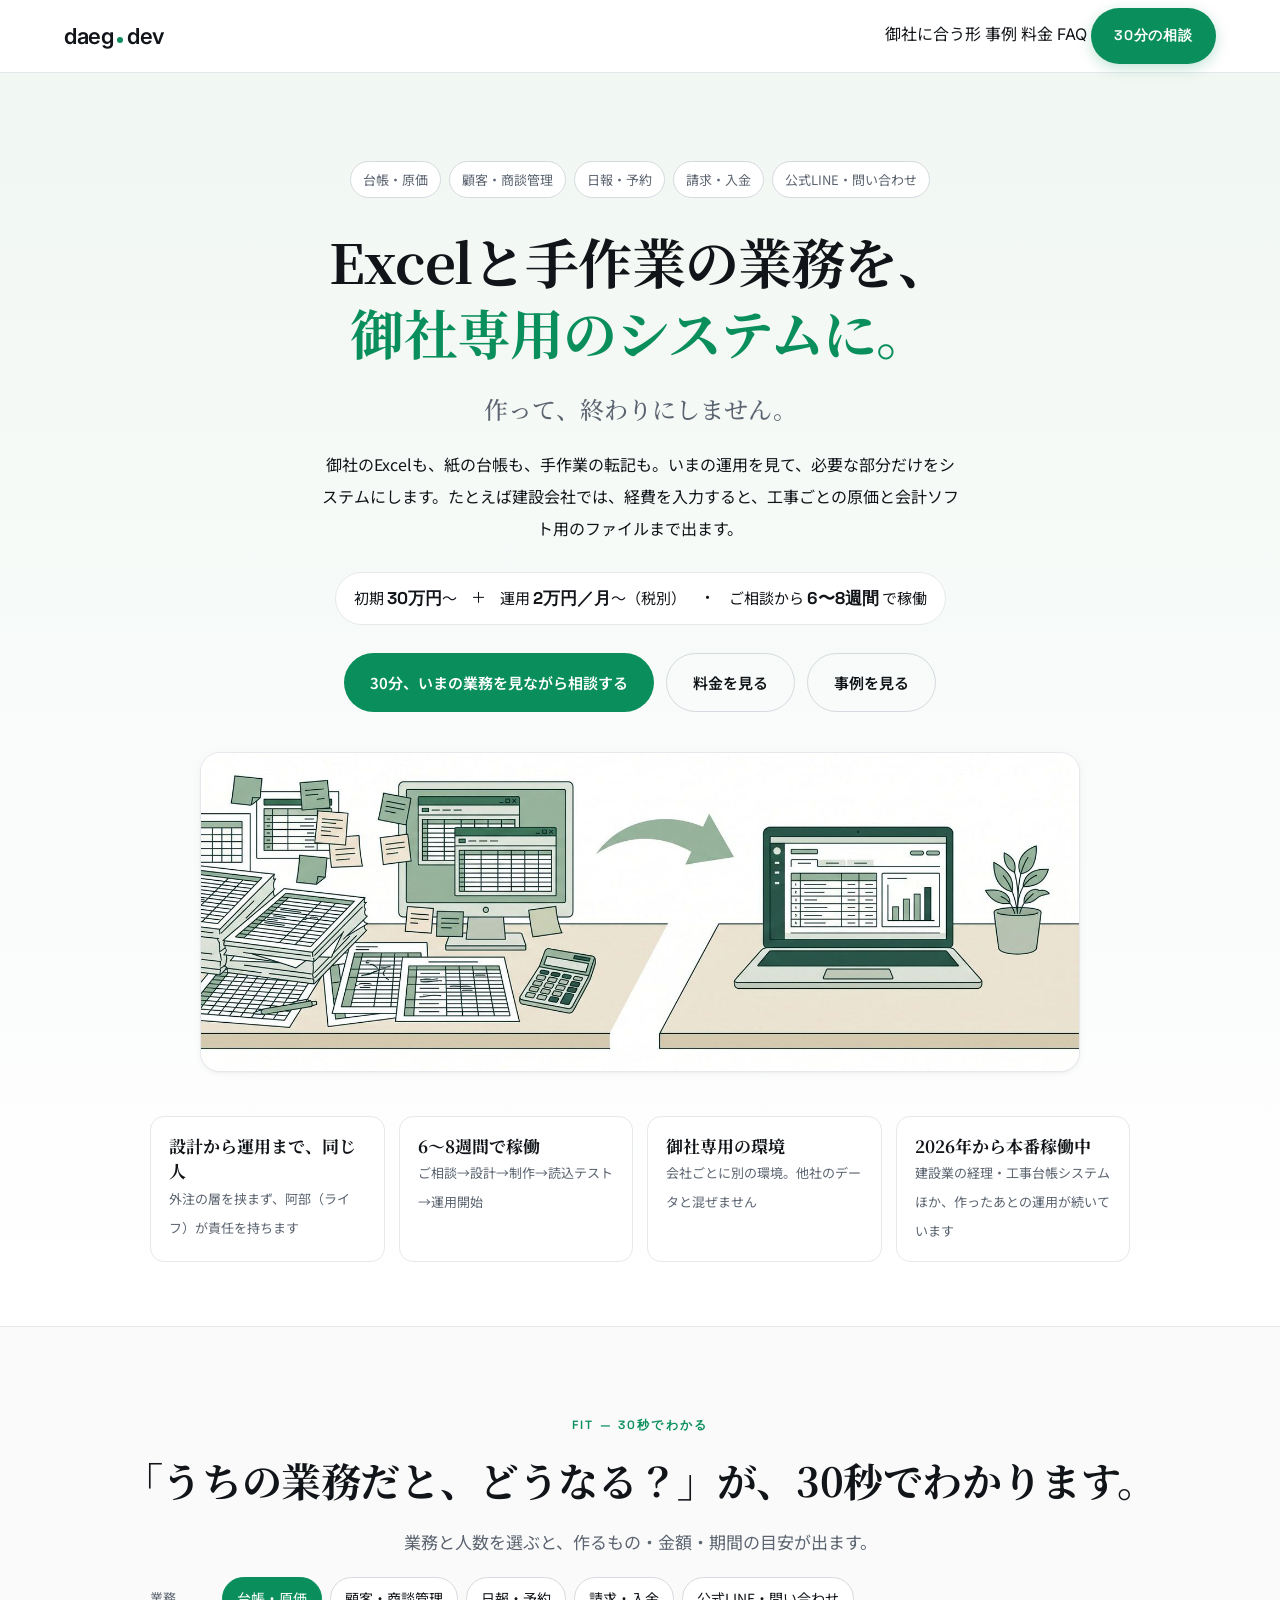
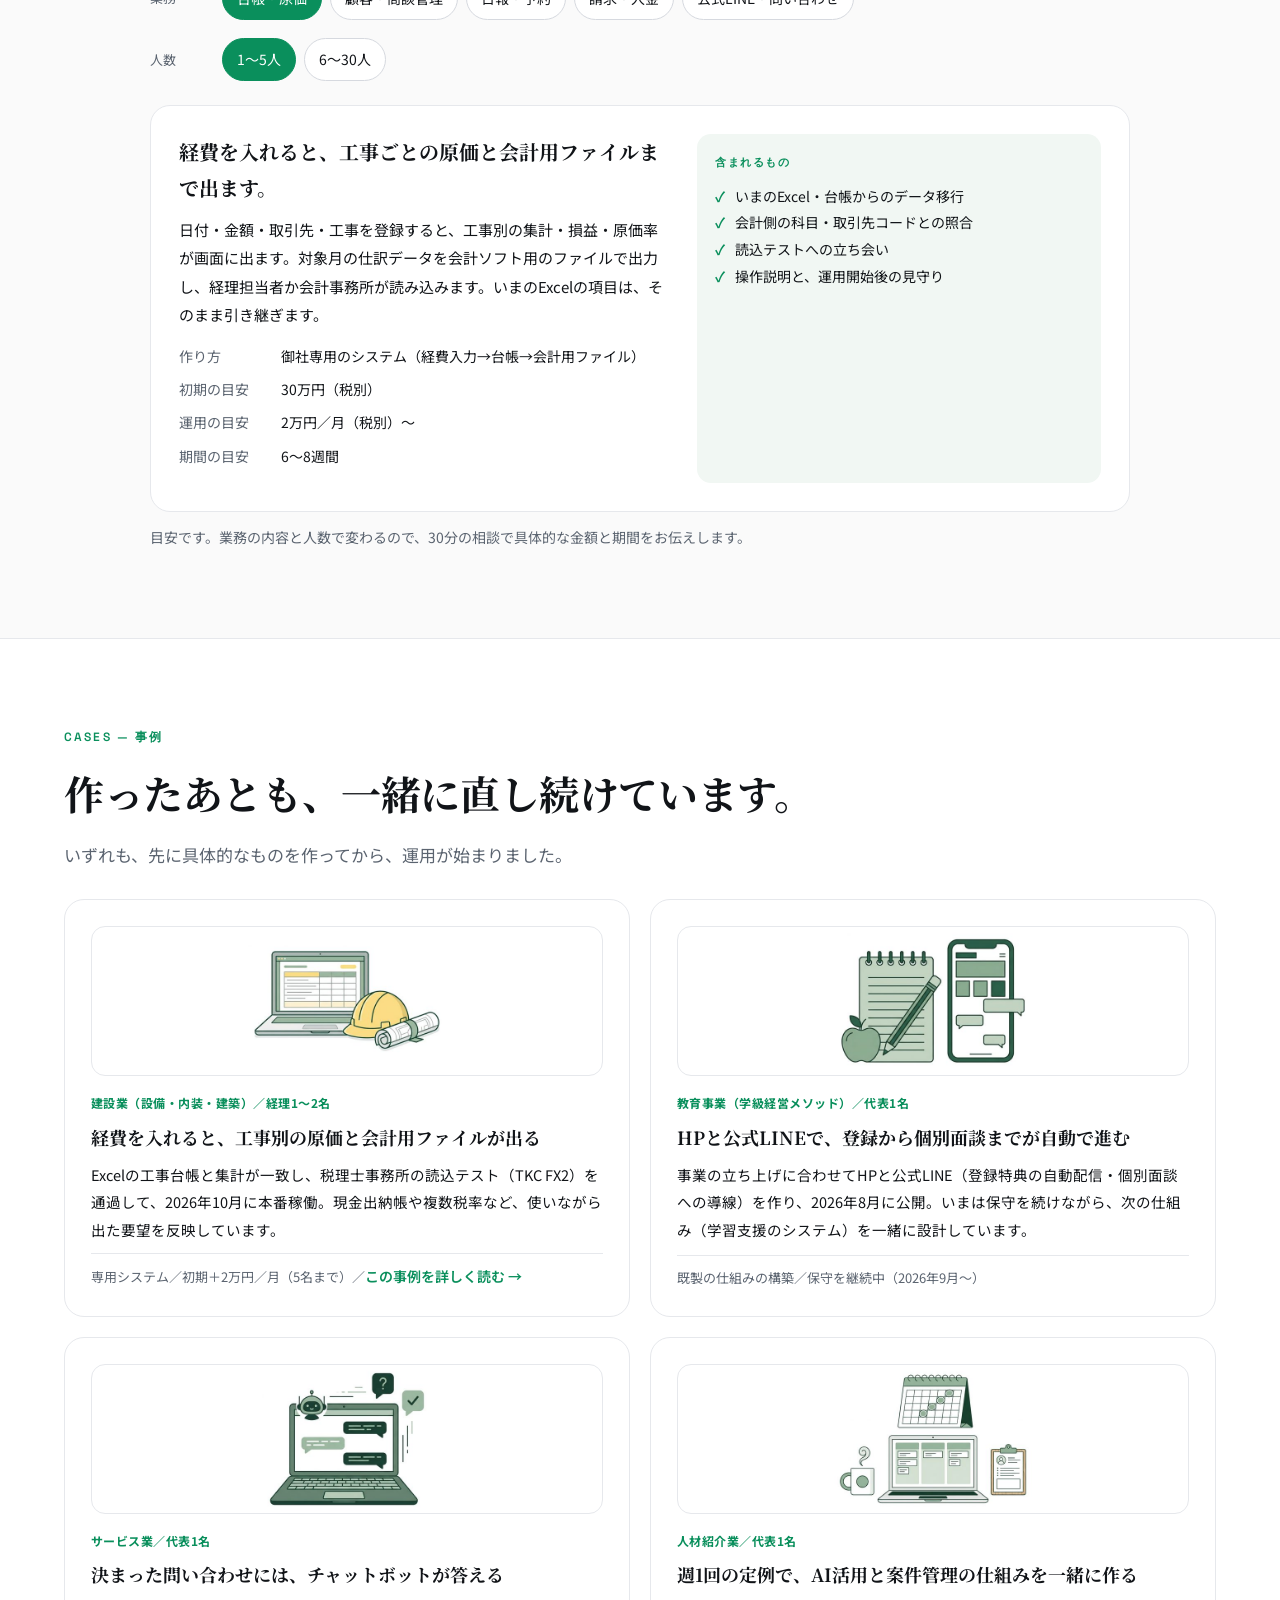
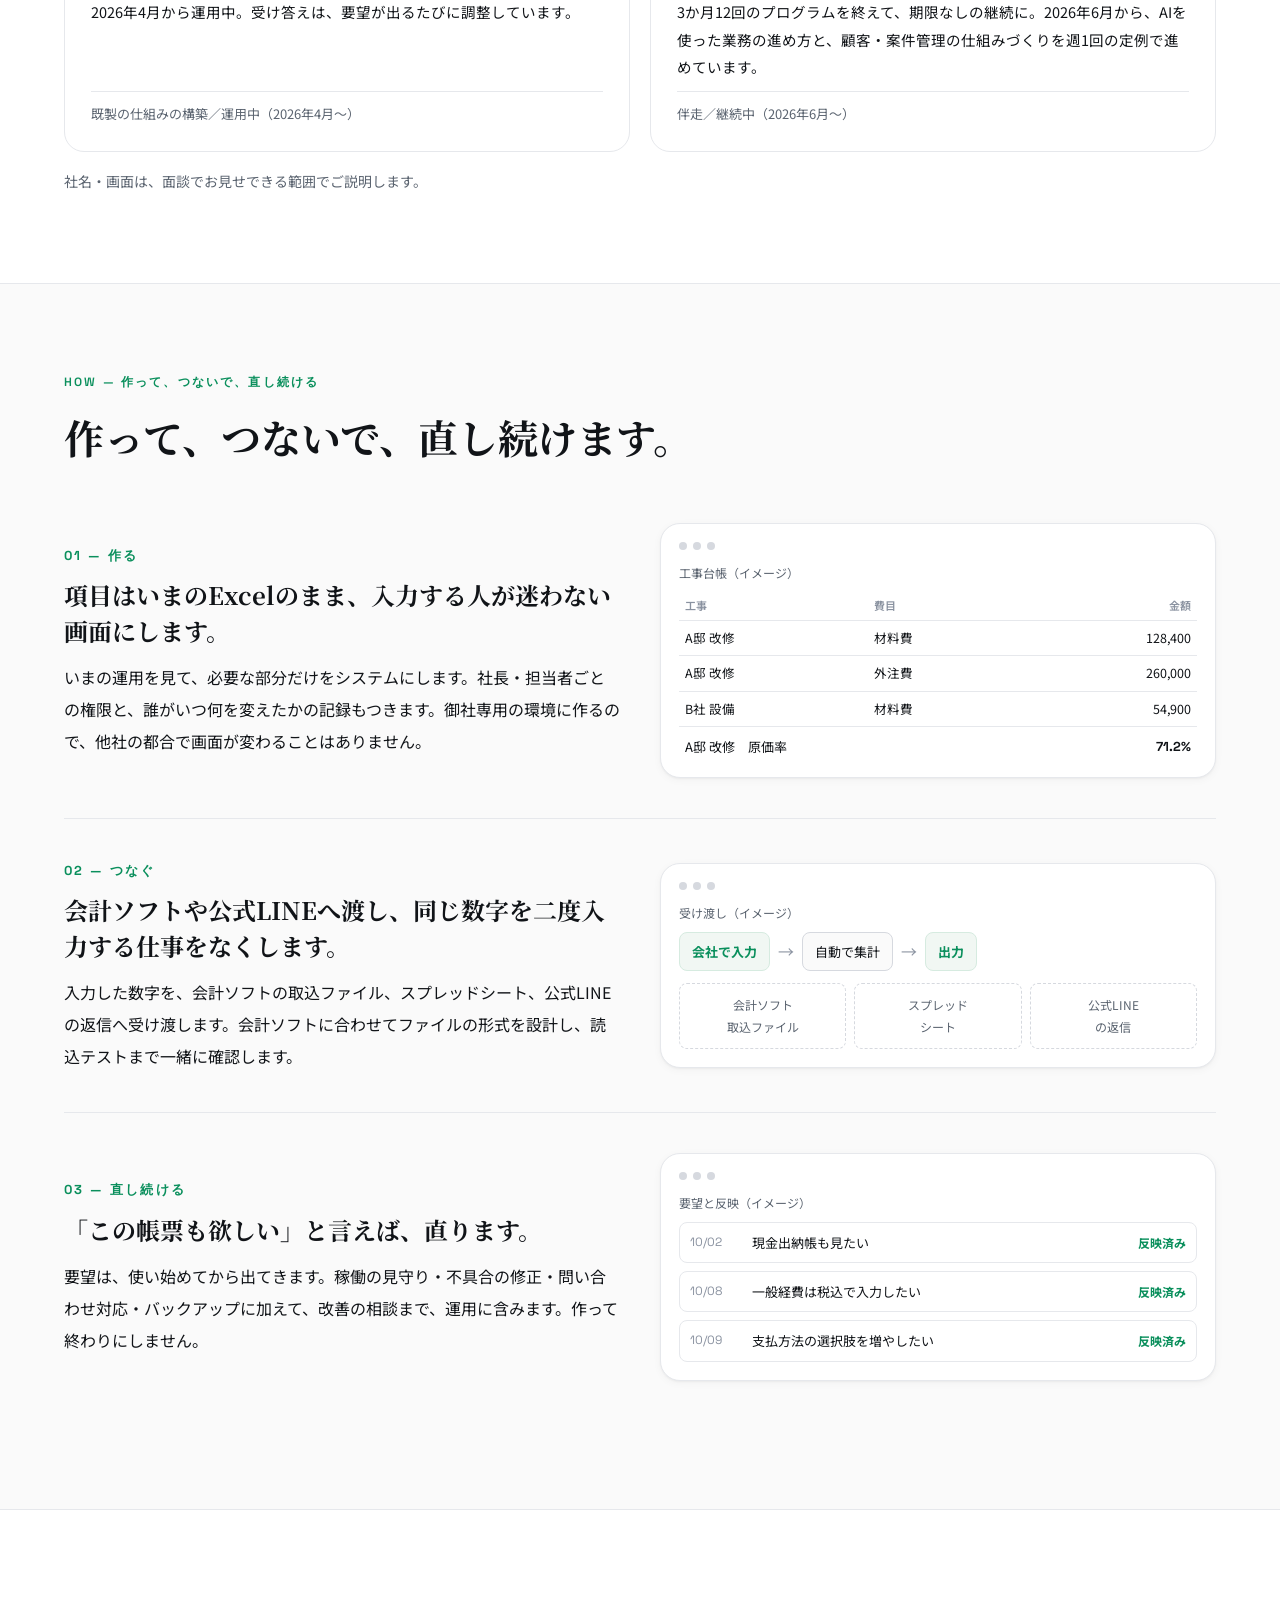
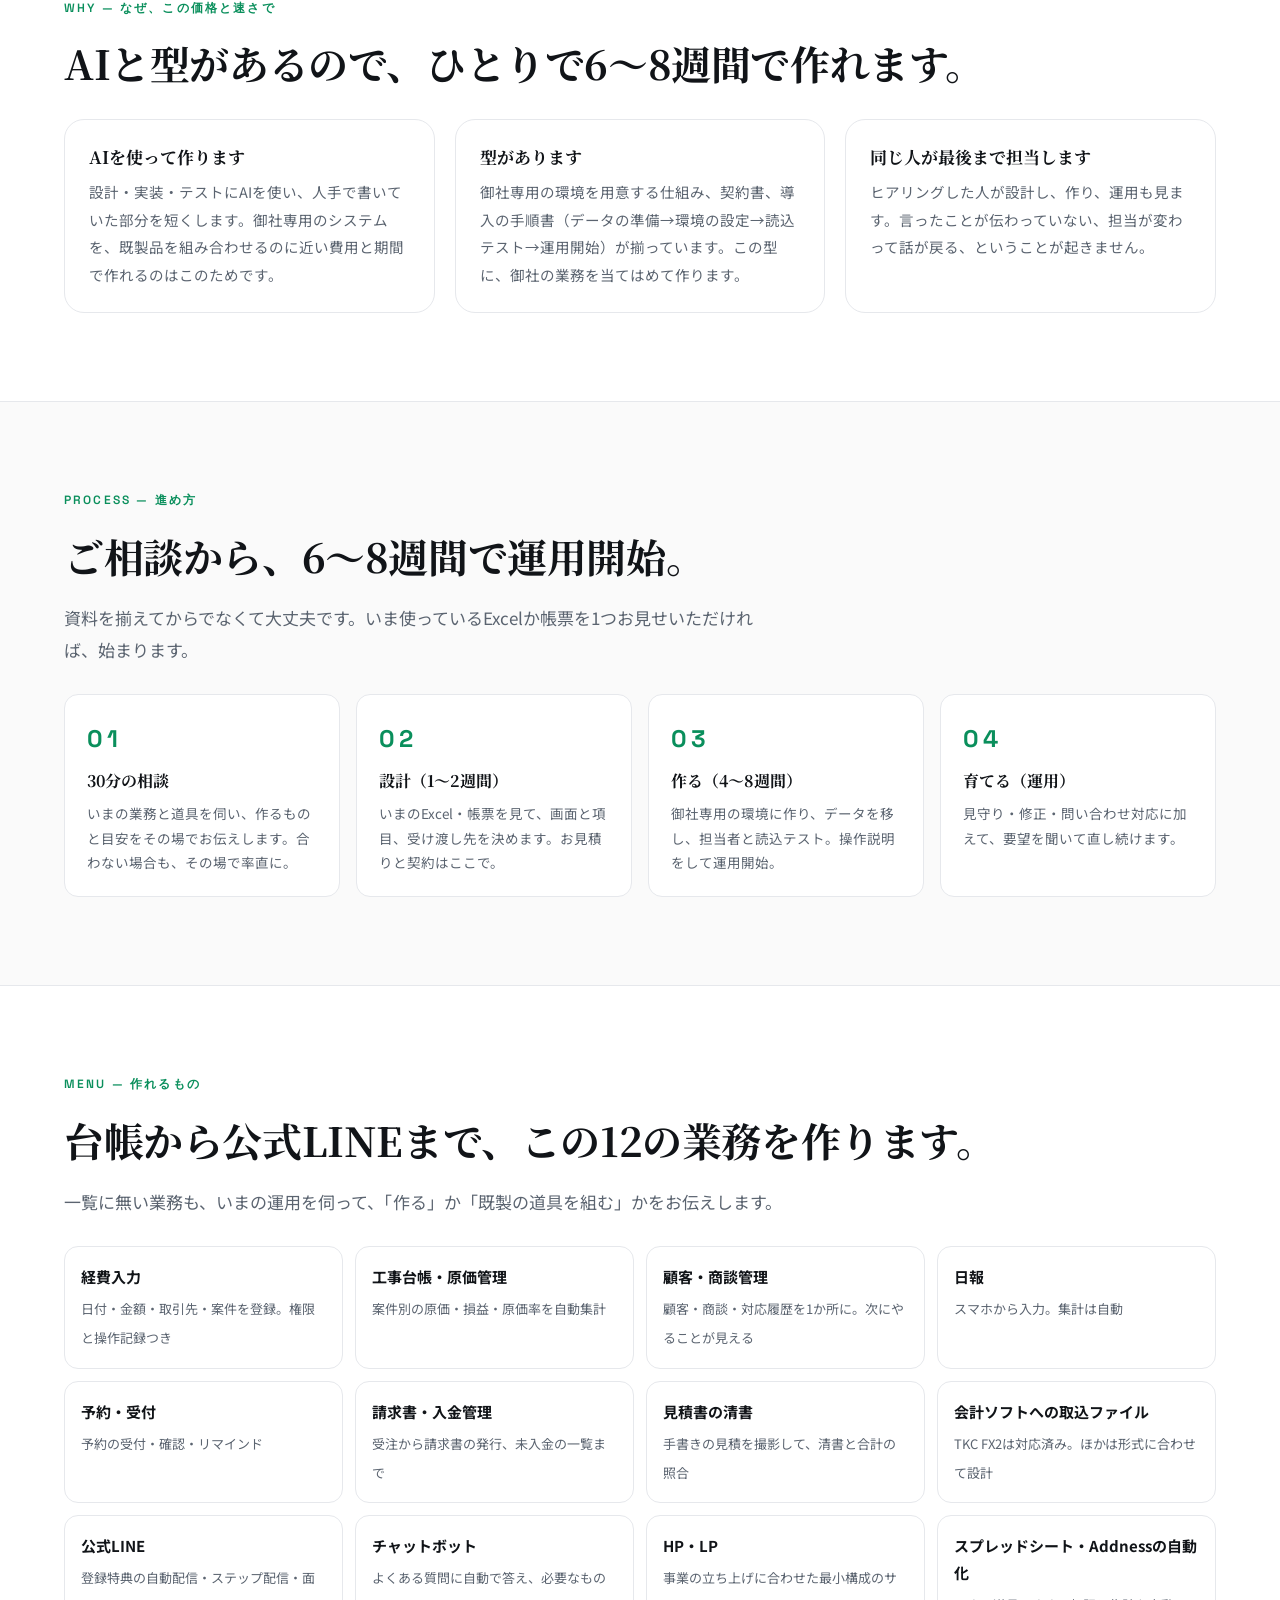
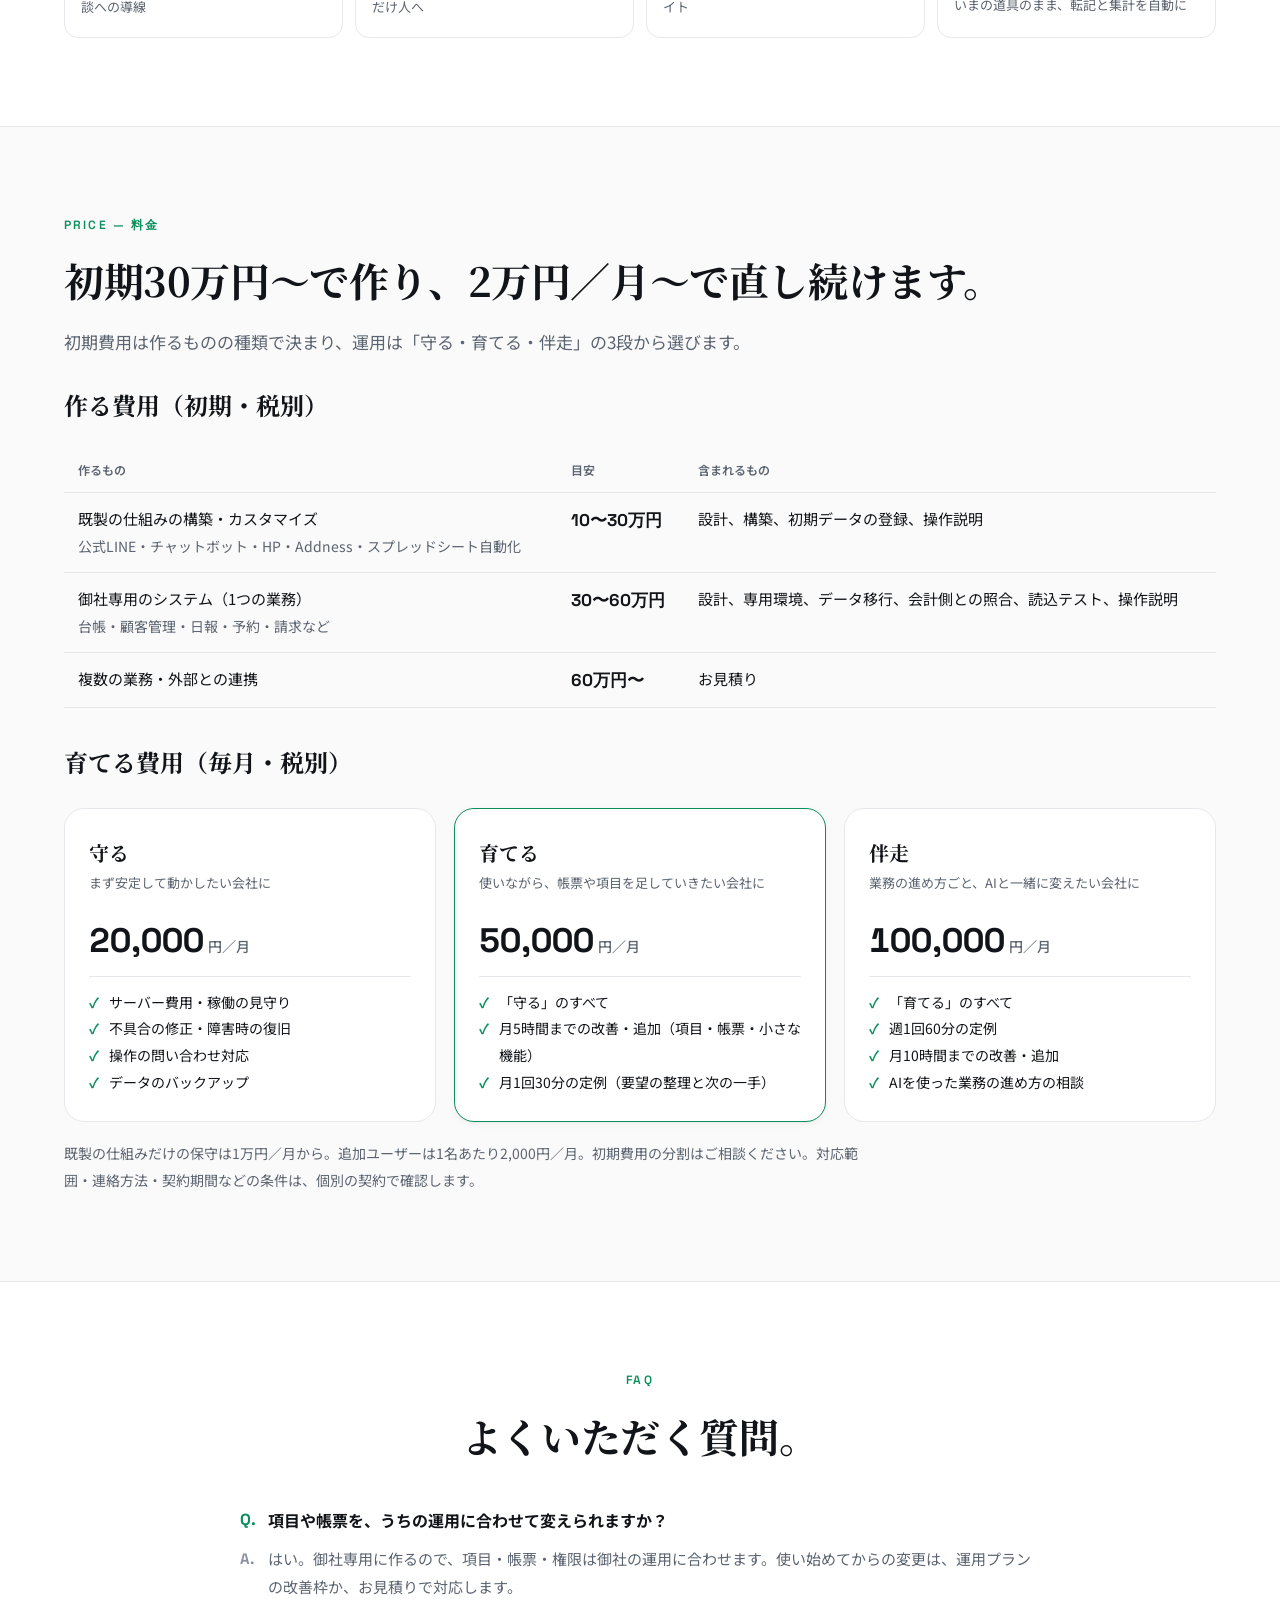
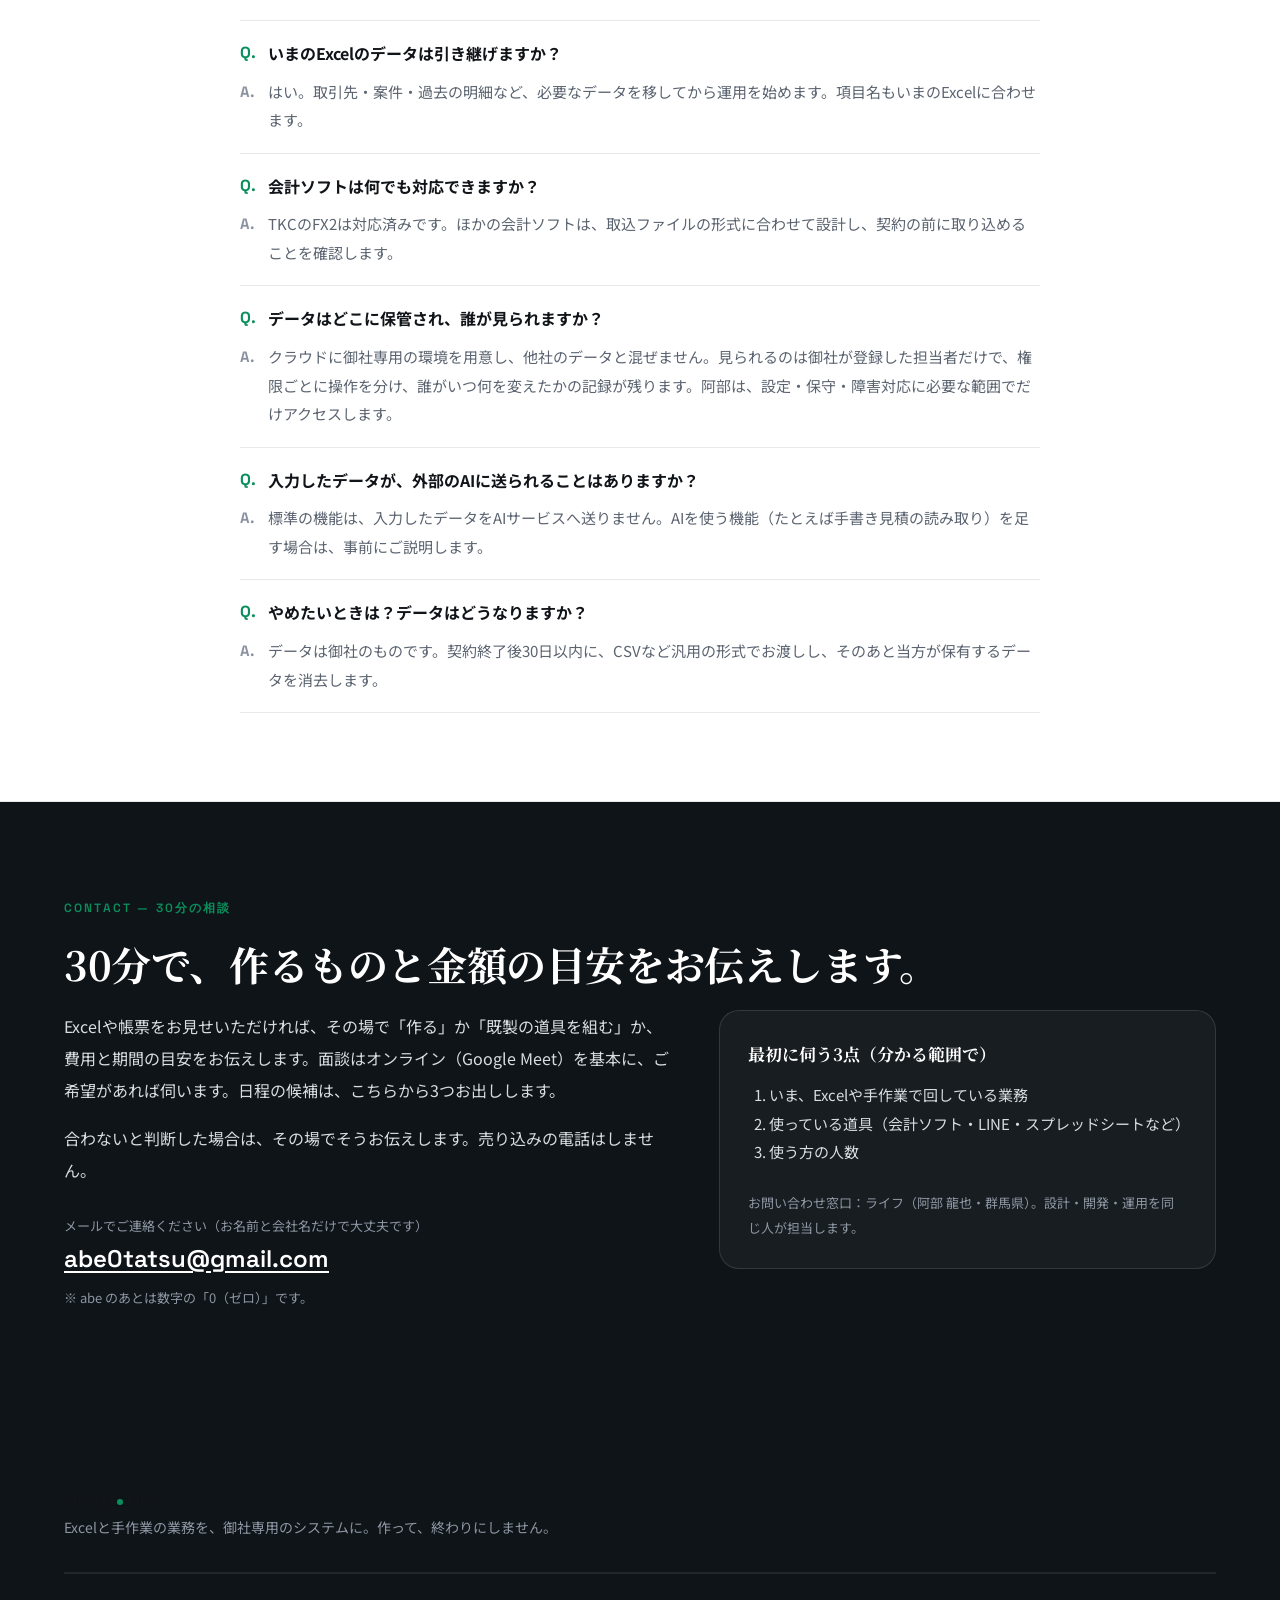
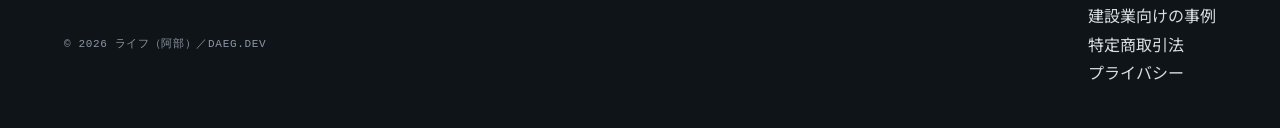
==== commit 4bb5f48b: "法人向けLPをトップに据え、/business/ は転送に。個人向けはトップの案内から外す。BNIの一文を削除 Co-Authored-By: Claude Fable 5.1 <noreply@an" ====
--- a/business/index.html
+++ b/business/index.html
@@ -2,710 +2,13 @@
 <html lang="ja">
 <head>
   <meta charset="utf-8" />
-  <meta name="viewport" content="width=device-width, initial-scale=1" />
   <title>Excelと手作業の業務を、御社専用のシステムに｜ライフ（阿部）</title>
-  <meta name="description" content="Excelと手作業で回している業務を、御社専用のシステムにします。たとえば建設会社では、経費を入れると工事ごとの原価と会計ソフト用のファイルまで出ます。初期30万円〜＋2万円／月〜、ご相談から6〜8週間で稼働。作ったあとも、同じ人が直し続けます。" />
-  <meta name="robots" content="index,follow" />
-
-  <meta property="og:title" content="Excelと手作業の業務を、御社専用のシステムに｜ライフ（阿部）" />
-  <meta property="og:description" content="たとえば建設会社では、経費を入れると工事ごとの原価と会計用ファイルまで出ます。初期30万円〜＋2万円／月〜。作ったあとも、同じ人が直し続けます。" />
-  <meta property="og:type" content="website" />
-  <meta property="og:url" content="https://tr-1103.github.io/daeg-dev/business/" />
-  <meta property="og:image" content="https://tr-1103.github.io/daeg-dev/assets/images/og-business.png" />
-  <meta property="og:image:width" content="1200" />
-  <meta property="og:image:height" content="630" />
-  <meta name="twitter:card" content="summary_large_image" />
-
-  <link rel="icon" href="../assets/favicon.svg" type="image/svg+xml" />
-  <link rel="apple-touch-icon" href="../assets/apple-touch-icon.png" />
-
-  <link rel="preconnect" href="https://fonts.googleapis.com" />
-  <link rel="preconnect" href="https://fonts.gstatic.com" crossorigin />
-  <link href="https://fonts.googleapis.com/css2?family=Inter:wght@400;500;600;700&family=Noto+Sans+JP:wght@400;500;700&family=Noto+Serif+JP:wght@500;700&family=Space+Grotesk:wght@500;600;700&display=swap" rel="stylesheet" />
-
-  <link rel="stylesheet" href="../assets/style.css" />
-
-  <style>
-    /* ========== 法人向けLP（信用確認用）の固有スタイル ==========
-       構成はコンクルー（一言と料金を先に／御社に合う形の切り替え／事例／01〜03／作れるもの／料金／FAQ／下に貼り付く相談）、
-       見せ方はAddness（白地・中央寄せ・静か）。色と書体は assets/style.css の変数をそのまま使う */
-    .lp-section { padding: 88px 0; border-top: 1px solid var(--border); }
-    .lp-label { font-family: var(--font-en); font-size: 12px; letter-spacing: .18em; color: var(--green); font-weight: 600; text-transform: uppercase; margin-bottom: 16px; }
-    .lp-h2 { font-family: "Noto Serif JP", serif; font-weight: 700; font-size: clamp(26px, 3.6vw, 40px); line-height: 1.4; letter-spacing: -.01em; margin-bottom: 18px; color: var(--text); text-wrap: balance; }
-    .lp-h3 { font-family: "Noto Serif JP", serif; font-weight: 700; font-size: clamp(18px, 2.2vw, 24px); line-height: 1.5; margin-bottom: 12px; color: var(--text); }
-    .lp-lead { font-family: var(--font-jp); font-size: 17px; line-height: 1.9; color: var(--text-sub); max-width: 720px; }
-    .lp-prose { font-family: var(--font-jp); font-size: 16px; line-height: 2; color: var(--text); max-width: 760px; }
-    .lp-note { font-family: var(--font-jp); font-size: 14px; line-height: 1.9; color: var(--text-sub); }
-    .center { text-align: center; }
-    .center .lp-lead, .center .lp-note { margin-left: auto; margin-right: auto; }
-    .lp-cta { display: inline-flex; align-items: center; justify-content: center; gap: 10px; padding: 15px 26px; background: var(--green); color: #fff; border-radius: 999px; font-weight: 600; font-size: 15px; font-family: var(--font-jp); transition: background .2s var(--ease), transform .2s var(--ease); }
-    .lp-cta:hover { background: var(--green-hover); transform: translateY(-1px); }
-    .lp-cta.is-ghost { background: transparent; color: var(--text); border: 1px solid var(--border-strong); }
-    .lp-cta.is-ghost:hover { background: var(--bg-tint); }
-
-    /* Hero（中央寄せ） */
-    .lp-hero { padding: 88px 0 64px; background: linear-gradient(180deg, var(--bg-tint) 0%, var(--bg) 100%); text-align: center; }
-    .chips { display: flex; flex-wrap: wrap; justify-content: center; gap: 8px; margin-bottom: 28px; }
-    .chips span { font-family: var(--font-jp); font-size: 13px; padding: 6px 12px; border: 1px solid var(--border-strong); border-radius: 999px; background: var(--bg); color: var(--text-sub); }
-    .lp-hero-h1 { font-family: "Noto Serif JP", serif; font-weight: 700; font-size: clamp(30px, 5vw, 54px); line-height: 1.3; letter-spacing: -.015em; color: var(--text); margin: 0 auto 20px; max-width: 900px; text-wrap: balance; }
-    .lp-hero-h1 em { font-style: normal; color: var(--green); }
-    .lp-hero-sub { font-family: "Noto Serif JP", serif; font-size: clamp(18px, 2.2vw, 24px); font-weight: 500; color: var(--text-sub); margin-bottom: 18px; }
-    .lp-hero-lead { font-family: var(--font-jp); font-size: 16px; line-height: 2; color: var(--text); max-width: 640px; margin: 0 auto 28px; }
-    .price-line { font-family: var(--font-jp); font-size: 15px; color: var(--text); background: var(--bg); border: 1px solid var(--border); border-radius: 999px; display: inline-flex; flex-wrap: wrap; justify-content: center; gap: 6px 14px; padding: 10px 18px; margin-bottom: 28px; }
-    .price-line b { font-family: var(--font-en); font-size: 17px; }
-    @media (max-width: 600px) {
-      .lp-hero-h1 { font-size: clamp(26px, 8vw, 32px); }
-      .lp-hero-h1 br { display: none; }
-      .price-line { border-radius: var(--radius); flex-direction: column; gap: 4px; }
-      .price-line .sep { display: none; }
-    }
-    .lp-hero-ctas { display: flex; flex-wrap: wrap; justify-content: center; gap: 12px; }
-    .facts { display: grid; grid-template-columns: repeat(4, minmax(0, 1fr)); gap: 14px; max-width: 980px; margin: 44px auto 0; text-align: left; }
-    @media (max-width: 900px) { .facts { grid-template-columns: repeat(2, minmax(0, 1fr)); } }
-    @media (max-width: 480px) { .facts { grid-template-columns: 1fr; } }
-    .fact { background: var(--bg); border: 1px solid var(--border); border-radius: var(--radius); padding: 16px 18px; min-width: 0; }
-    .fact b { display: block; font-family: "Noto Serif JP", serif; font-size: 17px; color: var(--text); line-height: 1.5; }
-    .fact span { font-family: var(--font-jp); font-size: 13px; color: var(--text-sub); }
-
-    /* 御社に合う形（切り替え） */
-    .picker { max-width: 980px; margin: 0 auto; }
-    .picker-row { display: flex; flex-wrap: wrap; align-items: center; gap: 8px; margin-top: 18px; }
-    .picker-row .lbl { font-family: var(--font-jp); font-size: 13px; color: var(--text-sub); width: 64px; }
-    .pick { font: inherit; font-family: var(--font-jp); font-size: 14px; padding: 8px 14px; border: 1px solid var(--border-strong); border-radius: 999px; background: var(--bg); color: var(--text); cursor: pointer; }
-    .pick:hover { background: var(--bg-tint); }
-    .pick:focus-visible { outline: 2px solid var(--green); outline-offset: 2px; }
-    .pick[aria-pressed="true"] { background: var(--green); border-color: var(--green); color: #fff; }
-    .result { display: grid; grid-template-columns: minmax(0, 1.1fr) minmax(0, .9fr); gap: 24px; margin-top: 24px; background: var(--bg); border: 1px solid var(--border); border-radius: var(--radius-lg); padding: 28px; }
-    @media (max-width: 800px) { .result { grid-template-columns: 1fr; } }
-    .result h3 { font-family: "Noto Serif JP", serif; font-weight: 700; font-size: 20px; margin-bottom: 10px; color: var(--text); }
-    .result p { font-family: var(--font-jp); font-size: 15px; line-height: 1.9; color: var(--text); }
-    .result dl { display: grid; grid-template-columns: 90px minmax(0, 1fr); gap: 8px 12px; font-family: var(--font-jp); font-size: 14px; margin-top: 14px; }
-    .result dt { color: var(--text-sub); } .result dd { color: var(--text); margin: 0; }
-    .result-side { background: var(--bg-tint); border-radius: var(--radius); padding: 18px; min-width: 0; }
-    .result-side .t { font-family: var(--font-en); font-size: 11px; letter-spacing: .15em; color: var(--green); font-weight: 600; margin-bottom: 10px; text-transform: uppercase; }
-    .result-side ul { font-family: var(--font-jp); font-size: 14px; line-height: 1.9; color: var(--text); }
-    .result-side li { padding-left: 20px; position: relative; }
-    .result-side li::before { content: "✓"; position: absolute; left: 0; color: var(--green); font-weight: 700; }
-
-    /* 事例 */
-    .cases { display: grid; grid-template-columns: repeat(2, minmax(0, 1fr)); gap: 20px; margin-top: 28px; }
-    @media (max-width: 800px) { .cases { grid-template-columns: 1fr; } }
-    .case { background: var(--bg); border: 1px solid var(--border); border-radius: var(--radius-lg); padding: 26px; min-width: 0; display: flex; flex-direction: column; gap: 10px; }
-    .case-ind { font-family: var(--font-jp); font-size: 12px; color: var(--green); font-weight: 700; letter-spacing: .04em; }
-    .case-title { font-family: "Noto Serif JP", serif; font-weight: 700; font-size: 18px; color: var(--text); line-height: 1.5; }
-    .case-body { font-family: var(--font-jp); font-size: 14.5px; line-height: 1.9; color: var(--text); }
-    .case-meta { font-family: var(--font-jp); font-size: 13px; color: var(--text-sub); margin-top: auto; padding-top: 10px; border-top: 1px solid var(--border); }
-    .case-link { font-family: var(--font-jp); font-size: 14px; color: var(--green); font-weight: 600; }
-    .case-link:hover { text-decoration: underline; }
-
-    /* 01〜03 価値 */
-    .value { display: grid; grid-template-columns: minmax(0, 1fr) minmax(0, 1fr); gap: 40px; align-items: center; padding: 40px 0; border-top: 1px solid var(--border); }
-    .value:first-of-type { border-top: 0; }
-    @media (max-width: 860px) { .value { grid-template-columns: 1fr; gap: 20px; } }
-    .value .num { font-family: var(--font-en); font-size: 13px; letter-spacing: .18em; color: var(--green); font-weight: 700; margin-bottom: 10px; }
-    .mock { background: var(--bg); border: 1px solid var(--border); border-radius: var(--radius-lg); padding: 18px; box-shadow: var(--shadow-sm); min-width: 0; font-family: var(--font-jp); }
-    .mock .bar { display: flex; gap: 6px; margin-bottom: 12px; }
-    .mock .bar i { width: 8px; height: 8px; border-radius: 50%; background: var(--border-strong); display: block; }
-    .mock .ttl { font-size: 12px; color: var(--text-sub); margin-bottom: 8px; }
-    .mock table { width: 100%; border-collapse: collapse; font-size: 12.5px; font-variant-numeric: tabular-nums; }
-    .mock th { text-align: left; color: var(--text-mute); font-weight: 600; font-size: 11px; padding: 4px 6px; border-bottom: 1px solid var(--border); }
-    .mock td { padding: 6px; border-bottom: 1px solid var(--border); color: var(--text); }
-    .mock td.r, .mock th.r { text-align: right; }
-    .mock .sum { display: flex; justify-content: space-between; font-size: 13px; padding: 8px 6px 0; }
-    .mock .sum b { font-family: var(--font-en); }
-    .mock .flow { display: flex; flex-wrap: wrap; align-items: center; gap: 8px; }
-    .mock .flow span { font-size: 13px; padding: 7px 12px; border: 1px solid var(--border-strong); border-radius: 8px; background: var(--bg-soft); }
-    .mock .flow span.go { background: var(--bg-tint); border-color: var(--green-soft); color: var(--green); font-weight: 700; }
-    .mock .flow i { color: var(--text-mute); font-style: normal; }
-    .mock .outs { display: grid; grid-template-columns: repeat(3, minmax(0, 1fr)); gap: 8px; margin-top: 12px; }
-    .mock .outs div { font-size: 12px; padding: 10px; border: 1px dashed var(--border-strong); border-radius: 8px; text-align: center; color: var(--text-sub); }
-    .mock .req { display: grid; gap: 8px; }
-    .mock .req div { display: grid; grid-template-columns: 54px minmax(0, 1fr) 70px; gap: 8px; align-items: center; font-size: 13px; padding: 8px 10px; border: 1px solid var(--border); border-radius: 8px; }
-    .mock .req .d { color: var(--text-mute); font-family: var(--font-en); font-size: 12px; }
-    .mock .req .s { text-align: right; font-size: 12px; color: var(--green); font-weight: 700; }
-
-    /* 理由・進め方・作れるもの */
-    .reasons { display: grid; grid-template-columns: repeat(3, minmax(0, 1fr)); gap: 20px; margin-top: 28px; }
-    @media (max-width: 800px) { .reasons { grid-template-columns: 1fr; } }
-    .reason { background: var(--bg); border: 1px solid var(--border); border-radius: var(--radius-lg); padding: 24px; min-width: 0; }
-    .reason h4 { font-family: "Noto Serif JP", serif; font-size: 17px; font-weight: 700; margin-bottom: 8px; color: var(--text); line-height: 1.5; }
-    .reason p { font-family: var(--font-jp); color: var(--text-sub); line-height: 1.9; font-size: 14.5px; }
-    .steps { display: grid; grid-template-columns: repeat(4, minmax(0, 1fr)); gap: 16px; margin-top: 28px; }
-    @media (max-width: 800px) { .steps { grid-template-columns: repeat(2, minmax(0, 1fr)); } }
-    @media (max-width: 480px) { .steps { grid-template-columns: 1fr; } }
-    .step { padding: 22px; background: var(--bg); border: 1px solid var(--border); border-radius: var(--radius); min-width: 0; }
-    .step-num { font-family: var(--font-en); font-size: 24px; font-weight: 700; color: var(--green); margin-bottom: 6px; }
-    .step-name { font-family: "Noto Serif JP", serif; font-weight: 700; font-size: 16px; margin-bottom: 6px; color: var(--text); }
-    .step-desc { font-family: var(--font-jp); font-size: 13.5px; color: var(--text-sub); line-height: 1.8; }
-    .grid12 { display: grid; grid-template-columns: repeat(4, minmax(0, 1fr)); gap: 12px; margin-top: 28px; }
-    @media (max-width: 900px) { .grid12 { grid-template-columns: repeat(2, minmax(0, 1fr)); } }
-    .item { background: var(--bg); border: 1px solid var(--border); border-radius: var(--radius); padding: 16px; min-width: 0; }
-    .item b { display: block; font-family: var(--font-jp); font-size: 15px; color: var(--text); margin-bottom: 4px; }
-    .item span { font-family: var(--font-jp); font-size: 13px; color: var(--text-sub); line-height: 1.7; }
-
-    /* 料金 */
-    .tbl { overflow-x: auto; margin-top: 24px; }
-    table.price { width: 100%; border-collapse: collapse; font-family: var(--font-jp); font-size: 15px; min-width: 520px; }
-    table.price th, table.price td { text-align: left; padding: 12px 14px; border-bottom: 1px solid var(--border); vertical-align: top; }
-    table.price th { font-size: 12px; color: var(--text-sub); font-weight: 600; }
-    table.price td b { font-family: var(--font-en); font-size: 17px; }
-    .plans { display: grid; grid-template-columns: repeat(3, minmax(0, 1fr)); gap: 18px; margin-top: 28px; }
-    @media (max-width: 860px) { .plans { grid-template-columns: 1fr; } }
-    .plan { background: var(--bg); border: 1px solid var(--border); border-radius: var(--radius-lg); padding: 26px 24px; min-width: 0; }
-    .plan.is-mid { border-color: var(--green); box-shadow: var(--shadow-sm); }
-    .plan-name { font-family: "Noto Serif JP", serif; font-weight: 700; font-size: 20px; color: var(--text); }
-    .plan-for { font-family: var(--font-jp); font-size: 13px; color: var(--text-sub); margin-bottom: 16px; min-height: 2.6em; }
-    .plan-monthly { font-family: var(--font-jp); font-size: 13px; color: var(--text-sub); }
-    .plan-monthly strong { display: block; font-family: var(--font-en); font-size: 34px; font-weight: 700; color: var(--text); line-height: 1.2; font-variant-numeric: tabular-nums; }
-    .plan-monthly strong small { font-family: var(--font-jp); font-size: 14px; font-weight: 500; color: var(--text-sub); margin-left: 4px; }
-    .plan ul { font-family: var(--font-jp); font-size: 14px; line-height: 1.9; color: var(--text); margin-top: 14px; padding-top: 12px; border-top: 1px solid var(--border); }
-    .plan li { padding-left: 20px; position: relative; }
-    .plan li::before { content: "✓"; position: absolute; left: 0; color: var(--green); font-weight: 700; }
-
-    /* FAQ */
-    .faq-wrap { max-width: 800px; margin: 24px auto 0; }
-    .faq-item { border-bottom: 1px solid var(--border); padding: 18px 0; }
-    .faq-q { font-family: var(--font-jp); font-weight: 700; color: var(--text); font-size: 16px; margin-bottom: 10px; padding-left: 28px; position: relative; }
-    .faq-q::before { content: "Q."; position: absolute; left: 0; color: var(--green); font-family: var(--font-en); font-weight: 700; }
-    .faq-a { font-family: var(--font-jp); color: var(--text-sub); font-size: 15px; line-height: 1.9; padding-left: 28px; position: relative; }
-    .faq-a::before { content: "A."; position: absolute; left: 0; color: var(--text-mute); font-family: var(--font-en); font-weight: 700; }
-
-    /* 相談 */
-    .lp-final { background: var(--footer-bg); color: var(--footer-text); padding: 96px 0; }
-    .lp-final .lp-h2 { color: #fff; }
-    .lp-final .lp-label { color: var(--green); }
-    .final-grid { display: grid; grid-template-columns: minmax(0, 1.1fr) minmax(0, .9fr); gap: 48px; align-items: start; }
-    @media (max-width: 860px) { .final-grid { grid-template-columns: 1fr; } }
-    .final-prose { font-family: var(--font-jp); color: var(--footer-text); font-size: 16px; line-height: 2; }
-    .final-prose p + p { margin-top: 1em; }
-    .final-box { background: rgba(255,255,255,.04); border: 1px solid rgba(255,255,255,.12); border-radius: var(--radius-lg); padding: 28px; min-width: 0; }
-    .final-box h3 { font-family: "Noto Serif JP", serif; font-weight: 700; font-size: 17px; color: #fff; margin-bottom: 12px; }
-    .final-box ol { font-family: var(--font-jp); color: var(--footer-text); font-size: 15px; line-height: 1.9; list-style: decimal; padding-left: 1.4em; }
-    .final-mail { margin-top: 28px; }
-    .final-mail .lbl { font-family: var(--font-jp); font-size: 13px; color: var(--footer-mute); }
-    .final-mail a { font-family: var(--font-en); font-size: clamp(18px, 2.4vw, 24px); font-weight: 600; color: #fff; word-break: break-all; text-decoration: underline; text-underline-offset: 4px; }
-    .final-mail .zero { font-family: var(--font-jp); font-size: 13px; color: var(--footer-mute); margin-top: 6px; }
-    .final-note { font-family: var(--font-jp); color: var(--footer-mute); font-size: 13px; line-height: 1.9; margin-top: 24px; }
-
-    /* スマホ：ヘッダーの文字リンクを隠し、下に相談ボタンを貼り付ける */
-    .stickybar { display: none; }
-    @media (max-width: 760px) {
-      .header-nav a:not(.btn) { display: none; }
-      .header-nav { gap: 0; }
-      .stickybar { display: flex; position: fixed; left: 0; right: 0; bottom: 0; z-index: 60; padding: 10px 16px calc(10px + env(safe-area-inset-bottom, 0px)); background: rgba(255,255,255,.92); backdrop-filter: blur(10px); border-top: 1px solid var(--border); gap: 10px; }
-      .stickybar .lp-cta { flex: 1; }
-      body { padding-bottom: 72px; }
-    }
-    /* 見出しの改行：語のまとまりで折り返す（「御社専／用」で切れないように） */
-    .nb { display: inline-block; }
-    .lp-hero-h1 { word-break: auto-phrase; }
-
-    /* イメージ画像（挿入画像：原寸・角丸・ボーダー） */
-    .hero-fig { max-width: 880px; margin: 40px auto 0; border: 1px solid var(--border); border-radius: var(--radius-lg); overflow: hidden; background: #fff; box-shadow: var(--shadow-sm); }
-    .hero-fig img { display: block; width: 100%; height: auto; }
-    .case-img { display: block; width: 100%; height: 150px; object-fit: contain; background: #fff; border: 1px solid var(--border); border-radius: var(--radius); margin-bottom: 6px; }
-
-    /* 料金表：スマホでは横スクロールさせず、縦に積む */
-    @media (max-width: 600px) {
-      table.price { min-width: 0; }
-      table.price tr:first-child { display: none; }
-      table.price tr { display: block; padding: 14px 0; border-bottom: 1px solid var(--border); }
-      table.price td { display: block; padding: 2px 0; border: 0; }
-      table.price td:nth-child(3) { color: var(--text-sub); font-size: 14px; }
-      table.price td:nth-child(3)::before { content: "含まれるもの："; }
-    }
-
-    /* 動き（控えめに）。JSが動き、動きを減らす設定でない時だけ html に .anim が付く。
-       付かない環境では、最初から全部見えている */
-    .result.is-swap { animation: lpFade .25s var(--ease); }
-    @keyframes lpFade { from { opacity: .3; } to { opacity: 1; } }
-    .anim [data-seq] > * { opacity: 0; transform: translateY(8px); transition: opacity .45s var(--ease), transform .45s var(--ease); transition-delay: calc(var(--i, 0) * 140ms + 120ms); }
-    .anim .is-in [data-seq] > * { opacity: 1; transform: none; }
-    .mock .req .s { transition: color .3s var(--ease); }
-    .mock .req .s.is-wip { color: var(--text-mute); }
-    .mock .req .s.is-done { animation: lpFade .4s var(--ease); }
-
-    @media (prefers-reduced-motion: reduce) { * { transition: none !important; animation: none !important; } }
-  </style>
+  <meta name="robots" content="noindex" />
+  <link rel="canonical" href="https://tr-1103.github.io/daeg-dev/" />
+  <meta http-equiv="refresh" content="0; url=../" />
+  <script>location.replace("../" + location.hash);</script>
 </head>
 <body>
-  <!-- ============ HEADER ============ -->
-  <header class="site-header">
-    <div class="container header-inner">
-      <a href="./" class="logo" aria-label="ページの先頭へ">
-        <span class="logo-mark">daeg</span><span class="logo-dot"></span><span class="logo-tld">dev</span>
-      </a>
-      <nav class="header-nav" aria-label="ページ内ナビ">
-        <a href="#fit">御社に合う形</a>
-        <a href="#cases">事例</a>
-        <a href="#price">料金</a>
-        <a href="#faq">FAQ</a>
-        <a href="#contact" class="btn btn-primary">30分の相談</a>
-      </nav>
-    </div>
-  </header>
-
-  <main>
-    <!-- ============ HERO ============ -->
-    <section class="lp-hero">
-      <div class="container">
-        <div class="chips" aria-label="対象の業務">
-          <span>台帳・原価</span><span>顧客・商談管理</span><span>日報・予約</span><span>請求・入金</span><span>公式LINE・問い合わせ</span>
-        </div>
-        <h1 class="lp-hero-h1"><span class="nb">Excelと手作業の</span><span class="nb">業務を、</span><br /><em><span class="nb">御社専用の</span><span class="nb">システムに。</span></em></h1>
-        <p class="lp-hero-sub">作って、終わりにしません。</p>
-        <p class="lp-hero-lead">
-          御社のExcelも、紙の台帳も、手作業の転記も。いまの運用を見て、必要な部分だけをシステムにします。たとえば建設会社では、経費を入力すると、工事ごとの原価と会計ソフト用のファイルまで出ます。
-        </p>
-        <div class="price-line"><span>初期 <b>30万円</b>〜</span><span class="sep">＋</span><span>運用 <b>2万円／月</b>〜（税別）</span><span class="sep">・</span><span>ご相談から <b>6〜8週間</b> で稼働</span></div>
-        <div class="lp-hero-ctas">
-          <a href="#contact" class="lp-cta">30分、いまの業務を見ながら相談する</a>
-          <a href="#price" class="lp-cta is-ghost">料金を見る</a>
-          <a href="#cases" class="lp-cta is-ghost">事例を見る</a>
-        </div>
-        <figure class="hero-fig">
-          <img src="../assets/images/business/hero.jpg" width="1600" height="580" alt="机の上のExcelと紙の束が、1つの画面にまとまるイメージ" />
-        </figure>
-        <div class="facts">
-          <div class="fact"><b>設計から運用まで、同じ人</b><span>外注の層を挟まず、阿部（ライフ）が責任を持ちます</span></div>
-          <div class="fact"><b>6〜8週間で稼働</b><span>ご相談→設計→制作→読込テスト→運用開始</span></div>
-          <div class="fact"><b>御社専用の環境</b><span>会社ごとに別の環境。他社のデータと混ぜません</span></div>
-          <div class="fact"><b>2026年から本番稼働中</b><span>建設業の経理・工事台帳システムほか、作ったあとの運用が続いています</span></div>
-        </div>
-      </div>
-    </section>
-
-    <!-- ============ 御社に合う形 ============ -->
-    <section class="lp-section" id="fit" style="background: var(--bg-soft);">
-      <div class="container center">
-        <p class="lp-label">FIT — 30秒でわかる</p>
-        <h2 class="lp-h2">「うちの業務だと、どうなる？」が、30秒でわかります。</h2>
-        <p class="lp-lead">業務と人数を選ぶと、作るもの・金額・期間の目安が出ます。</p>
-        <div class="picker" style="text-align: left;">
-          <div class="picker-row" id="pick-task" role="group" aria-label="業務">
-            <span class="lbl">業務</span>
-            <button type="button" class="pick" data-task="ledger" aria-pressed="true">台帳・原価</button>
-            <button type="button" class="pick" data-task="crm" aria-pressed="false">顧客・商談管理</button>
-            <button type="button" class="pick" data-task="daily" aria-pressed="false">日報・予約</button>
-            <button type="button" class="pick" data-task="invoice" aria-pressed="false">請求・入金</button>
-            <button type="button" class="pick" data-task="line" aria-pressed="false">公式LINE・問い合わせ</button>
-          </div>
-          <div class="picker-row" id="pick-size" role="group" aria-label="人数">
-            <span class="lbl">人数</span>
-            <button type="button" class="pick" data-size="s" aria-pressed="true">1〜5人</button>
-            <button type="button" class="pick" data-size="m" aria-pressed="false">6〜30人</button>
-          </div>
-          <div class="result" id="result" aria-live="polite">
-            <div>
-              <h3 id="r-title">経費を入れると、工事ごとの原価と会計用ファイルまで出ます。</h3>
-              <p id="r-body">日付・金額・取引先・工事を登録すると、工事別の集計・損益・原価率が画面に出ます。対象月の仕訳データを会計ソフト用のファイルで出力し、経理担当者か会計事務所が読み込みます。いまのExcelの項目は、そのまま引き継ぎます。</p>
-              <dl>
-                <dt>作り方</dt><dd id="r-how">御社専用のシステム（経費入力→台帳→会計用ファイル）</dd>
-                <dt>初期の目安</dt><dd id="r-init">30万円（税別）</dd>
-                <dt>運用の目安</dt><dd id="r-month">2万円／月（税別）〜</dd>
-                <dt>期間の目安</dt><dd id="r-term">6〜8週間</dd>
-              </dl>
-            </div>
-            <div class="result-side">
-              <p class="t">含まれるもの</p>
-              <ul id="r-incl">
-                <li>いまのExcel・台帳からのデータ移行</li>
-                <li>会計側の科目・取引先コードとの照合</li>
-                <li>読込テストへの立ち会い</li>
-                <li>操作説明と、運用開始後の見守り</li>
-              </ul>
-            </div>
-          </div>
-          <p class="lp-note" style="margin-top: 12px;">目安です。業務の内容と人数で変わるので、30分の相談で具体的な金額と期間をお伝えします。</p>
-        </div>
-      </div>
-    </section>
-
-    <!-- ============ 事例 ============ -->
-    <section class="lp-section" id="cases">
-      <div class="container">
-        <p class="lp-label">CASES — 事例</p>
-        <h2 class="lp-h2">作ったあとも、一緒に直し続けています。</h2>
-        <p class="lp-lead">いずれも、先に具体的なものを作ってから、運用が始まりました。</p>
-        <div class="cases">
-          <article class="case">
-            <img class="case-img" src="../assets/images/business/case-construction.jpg" width="480" height="360" alt="工事台帳の画面とヘルメットのイラスト（イメージ）" loading="lazy" />
-            <p class="case-ind">建設業（設備・内装・建築）／経理1〜2名</p>
-            <p class="case-title">経費を入れると、工事別の原価と会計用ファイルが出る</p>
-            <p class="case-body">Excelの工事台帳と集計が一致し、税理士事務所の読込テスト（TKC FX2）を通過して、2026年10月に本番稼働。現金出納帳や複数税率など、使いながら出た要望を反映しています。</p>
-            <p class="case-meta">専用システム／初期＋2万円／月（5名まで）／<a class="case-link" href="../construction/">この事例を詳しく読む →</a></p>
-          </article>
-          <article class="case">
-            <img class="case-img" src="../assets/images/business/case-education.jpg" width="480" height="360" alt="ノートとスマホの公式LINEのイラスト（イメージ）" loading="lazy" />
-            <p class="case-ind">教育事業（学級経営メソッド）／代表1名</p>
-            <p class="case-title">HPと公式LINEで、登録から個別面談までが自動で進む</p>
-            <p class="case-body">事業の立ち上げに合わせてHPと公式LINE（登録特典の自動配信・個別面談への導線）を作り、2026年8月に公開。いまは保守を続けながら、次の仕組み（学習支援のシステム）を一緒に設計しています。</p>
-            <p class="case-meta">既製の仕組みの構築／保守を継続中（2026年9月〜）</p>
-          </article>
-          <article class="case">
-            <img class="case-img" src="../assets/images/business/case-chatbot.jpg" width="480" height="360" alt="チャットボットの画面のイラスト（イメージ）" loading="lazy" />
-            <p class="case-ind">サービス業／代表1名</p>
-            <p class="case-title">決まった問い合わせには、チャットボットが答える</p>
-            <p class="case-body">2026年4月から運用中。受け答えは、要望が出るたびに調整しています。</p>
-            <p class="case-meta">既製の仕組みの構築／運用中（2026年4月〜）</p>
-          </article>
-          <article class="case">
-            <img class="case-img" src="../assets/images/business/case-recruit.jpg" width="480" height="360" alt="週1回の定例とカンバンのイラスト（イメージ）" loading="lazy" />
-            <p class="case-ind">人材紹介業／代表1名</p>
-            <p class="case-title">週1回の定例で、AI活用と案件管理の仕組みを一緒に作る</p>
-            <p class="case-body">3か月12回のプログラムを終えて、期限なしの継続に。2026年6月から、AIを使った業務の進め方と、顧客・案件管理の仕組みづくりを週1回の定例で進めています。</p>
-            <p class="case-meta">伴走／継続中（2026年6月〜）</p>
-          </article>
-        </div>
-        <p class="lp-note" style="margin-top: 16px;">社名・画面は、面談でお見せできる範囲でご説明します。</p>
-      </div>
-    </section>
-
-    <!-- ============ 01〜03 ============ -->
-    <section class="lp-section" id="how" style="background: var(--bg-soft);">
-      <div class="container">
-        <p class="lp-label">HOW — 作って、つないで、直し続ける</p>
-        <h2 class="lp-h2">作って、つないで、直し続けます。</h2>
-
-        <div class="value">
-          <div>
-            <p class="num">01 — 作る</p>
-            <h3 class="lp-h3">項目はいまのExcelのまま、入力する人が迷わない画面にします。</h3>
-            <p class="lp-prose">いまの運用を見て、必要な部分だけをシステムにします。社長・担当者ごとの権限と、誰がいつ何を変えたかの記録もつきます。御社専用の環境に作るので、他社の都合で画面が変わることはありません。</p>
-          </div>
-          <div class="mock" aria-label="画面のイメージ">
-            <div class="bar"><i></i><i></i><i></i></div>
-            <p class="ttl">工事台帳（イメージ）</p>
-            <table data-seq>
-              <tr style="--i:0"><th>工事</th><th>費目</th><th class="r">金額</th></tr>
-              <tr style="--i:1"><td>A邸 改修</td><td>材料費</td><td class="r">128,400</td></tr>
-              <tr style="--i:2"><td>A邸 改修</td><td>外注費</td><td class="r">260,000</td></tr>
-              <tr style="--i:3"><td>B社 設備</td><td>材料費</td><td class="r">54,900</td></tr>
-            </table>
-            <div data-seq><div class="sum" style="--i:4"><span>A邸 改修　原価率</span><b>71.2%</b></div></div>
-          </div>
-        </div>
-
-        <div class="value">
-          <div>
-            <p class="num">02 — つなぐ</p>
-            <h3 class="lp-h3">会計ソフトや公式LINEへ渡し、同じ数字を二度入力する仕事をなくします。</h3>
-            <p class="lp-prose">入力した数字を、会計ソフトの取込ファイル、スプレッドシート、公式LINEの返信へ受け渡します。会計ソフトに合わせてファイルの形式を設計し、読込テストまで一緒に確認します。</p>
-          </div>
-          <div class="mock" aria-label="受け渡しのイメージ">
-            <div class="bar"><i></i><i></i><i></i></div>
-            <p class="ttl">受け渡し（イメージ）</p>
-            <div class="flow" data-seq><span class="go" style="--i:0">会社で入力</span><i style="--i:1">→</i><span style="--i:2">自動で集計</span><i style="--i:3">→</i><span class="go" style="--i:4">出力</span></div>
-            <div class="outs" data-seq><div style="--i:5">会計ソフト<br />取込ファイル</div><div style="--i:6">スプレッド<br />シート</div><div style="--i:7">公式LINE<br />の返信</div></div>
-          </div>
-        </div>
-
-        <div class="value">
-          <div>
-            <p class="num">03 — 直し続ける</p>
-            <h3 class="lp-h3">「この帳票も欲しい」と言えば、直ります。</h3>
-            <p class="lp-prose">要望は、使い始めてから出てきます。稼働の見守り・不具合の修正・問い合わせ対応・バックアップに加えて、改善の相談まで、運用に含みます。作って終わりにしません。</p>
-          </div>
-          <div class="mock" aria-label="要望と反映のイメージ">
-            <div class="bar"><i></i><i></i><i></i></div>
-            <p class="ttl">要望と反映（イメージ）</p>
-            <div class="req" data-seq>
-              <div style="--i:0"><span class="d">10/02</span><span>現金出納帳も見たい</span><span class="s">反映済み</span></div>
-              <div style="--i:1"><span class="d">10/08</span><span>一般経費は税込で入力したい</span><span class="s">反映済み</span></div>
-              <div style="--i:2"><span class="d">10/09</span><span>支払方法の選択肢を増やしたい</span><span class="s" id="req-last">対応中</span></div>
-            </div>
-          </div>
-        </div>
-      </div>
-    </section>
-
-    <!-- ============ 理由 ============ -->
-    <section class="lp-section" id="why">
-      <div class="container">
-        <p class="lp-label">WHY — なぜ、この価格と速さで</p>
-        <h2 class="lp-h2">AIと型があるので、ひとりで6〜8週間で作れます。</h2>
-        <div class="reasons">
-          <div class="reason">
-            <h4>AIを使って作ります</h4>
-            <p>設計・実装・テストにAIを使い、人手で書いていた部分を短くします。御社専用のシステムを、既製品を組み合わせるのに近い費用と期間で作れるのはこのためです。</p>
-          </div>
-          <div class="reason">
-            <h4>型があります</h4>
-            <p>御社専用の環境を用意する仕組み、契約書、導入の手順書（データの準備→環境の設定→読込テスト→運用開始）が揃っています。この型に、御社の業務を当てはめて作ります。</p>
-          </div>
-          <div class="reason">
-            <h4>同じ人が最後まで担当します</h4>
-            <p>ヒアリングした人が設計し、作り、運用も見ます。言ったことが伝わっていない、担当が変わって話が戻る、ということが起きません。</p>
-          </div>
-        </div>
-      </div>
-    </section>
-
-    <!-- ============ 進め方 ============ -->
-    <section class="lp-section" id="process" style="background: var(--bg-soft);">
-      <div class="container">
-        <p class="lp-label">PROCESS — 進め方</p>
-        <h2 class="lp-h2">ご相談から、6〜8週間で運用開始。</h2>
-        <p class="lp-lead">資料を揃えてからでなくて大丈夫です。いま使っているExcelか帳票を1つお見せいただければ、始まります。</p>
-        <div class="steps">
-          <div class="step"><div class="step-num">01</div><div class="step-name">30分の相談</div><div class="step-desc">いまの業務と道具を伺い、作るものと目安をその場でお伝えします。合わない場合も、その場で率直に。</div></div>
-          <div class="step"><div class="step-num">02</div><div class="step-name">設計（1〜2週間）</div><div class="step-desc">いまのExcel・帳票を見て、画面と項目、受け渡し先を決めます。お見積りと契約はここで。</div></div>
-          <div class="step"><div class="step-num">03</div><div class="step-name">作る（4〜8週間）</div><div class="step-desc">御社専用の環境に作り、データを移し、担当者と読込テスト。操作説明をして運用開始。</div></div>
-          <div class="step"><div class="step-num">04</div><div class="step-name">育てる（運用）</div><div class="step-desc">見守り・修正・問い合わせ対応に加えて、要望を聞いて直し続けます。</div></div>
-        </div>
-      </div>
-    </section>
-
-    <!-- ============ 作れるもの ============ -->
-    <section class="lp-section" id="menu">
-      <div class="container">
-        <p class="lp-label">MENU — 作れるもの</p>
-        <h2 class="lp-h2">台帳から公式LINEまで、この12の業務を作ります。</h2>
-        <p class="lp-lead">一覧に無い業務も、いまの運用を伺って、「作る」か「既製の道具を組む」かをお伝えします。</p>
-        <div class="grid12">
-          <div class="item"><b>経費入力</b><span>日付・金額・取引先・案件を登録。権限と操作記録つき</span></div>
-          <div class="item"><b>工事台帳・原価管理</b><span>案件別の原価・損益・原価率を自動集計</span></div>
-          <div class="item"><b>顧客・商談管理</b><span>顧客・商談・対応履歴を1か所に。次にやることが見える</span></div>
-          <div class="item"><b>日報</b><span>スマホから入力。集計は自動</span></div>
-          <div class="item"><b>予約・受付</b><span>予約の受付・確認・リマインド</span></div>
-          <div class="item"><b>請求書・入金管理</b><span>受注から請求書の発行、未入金の一覧まで</span></div>
-          <div class="item"><b>見積書の清書</b><span>手書きの見積を撮影して、清書と合計の照合</span></div>
-          <div class="item"><b>会計ソフトへの取込ファイル</b><span>TKC FX2は対応済み。ほかは形式に合わせて設計</span></div>
-          <div class="item"><b>公式LINE</b><span>登録特典の自動配信・ステップ配信・面談への導線</span></div>
-          <div class="item"><b>チャットボット</b><span>よくある質問に自動で答え、必要なものだけ人へ</span></div>
-          <div class="item"><b>HP・LP</b><span>事業の立ち上げに合わせた最小構成のサイト</span></div>
-          <div class="item"><b>スプレッドシート・Addnessの自動化</b><span>いまの道具のまま、転記と集計を自動に</span></div>
-        </div>
-      </div>
-    </section>
-
-    <!-- ============ 料金 ============ -->
-    <section class="lp-section" id="price" style="background: var(--bg-soft);">
-      <div class="container">
-        <p class="lp-label">PRICE — 料金</p>
-        <h2 class="lp-h2">初期30万円〜で作り、2万円／月〜で直し続けます。</h2>
-        <p class="lp-lead">初期費用は作るものの種類で決まり、運用は「守る・育てる・伴走」の3段から選びます。</p>
-
-        <h3 class="lp-h3" style="margin-top: 28px;">作る費用（初期・税別）</h3>
-        <div class="tbl"><table class="price">
-          <tr><th>作るもの</th><th>目安</th><th>含まれるもの</th></tr>
-          <tr><td>既製の仕組みの構築・カスタマイズ<br /><span class="lp-note">公式LINE・チャットボット・HP・Addness・スプレッドシート自動化</span></td><td><b>10〜30万円</b></td><td>設計、構築、初期データの登録、操作説明</td></tr>
-          <tr><td>御社専用のシステム（1つの業務）<br /><span class="lp-note">台帳・顧客管理・日報・予約・請求など</span></td><td><b>30〜60万円</b></td><td>設計、専用環境、データ移行、会計側との照合、読込テスト、操作説明</td></tr>
-          <tr><td>複数の業務・外部との連携</td><td><b>60万円〜</b></td><td>お見積り</td></tr>
-        </table></div>
-
-        <h3 class="lp-h3" style="margin-top: 36px;">育てる費用（毎月・税別）</h3>
-        <div class="plans">
-          <div class="plan">
-            <p class="plan-name">守る</p>
-            <p class="plan-for">まず安定して動かしたい会社に</p>
-            <p class="plan-monthly"><strong>20,000<small>円／月</small></strong></p>
-            <ul>
-              <li>サーバー費用・稼働の見守り</li>
-              <li>不具合の修正・障害時の復旧</li>
-              <li>操作の問い合わせ対応</li>
-              <li>データのバックアップ</li>
-            </ul>
-          </div>
-          <div class="plan is-mid">
-            <p class="plan-name">育てる</p>
-            <p class="plan-for">使いながら、帳票や項目を足していきたい会社に</p>
-            <p class="plan-monthly"><strong>50,000<small>円／月</small></strong></p>
-            <ul>
-              <li>「守る」のすべて</li>
-              <li>月5時間までの改善・追加（項目・帳票・小さな機能）</li>
-              <li>月1回30分の定例（要望の整理と次の一手）</li>
-            </ul>
-          </div>
-          <div class="plan">
-            <p class="plan-name">伴走</p>
-            <p class="plan-for">業務の進め方ごと、AIと一緒に変えたい会社に</p>
-            <p class="plan-monthly"><strong>100,000<small>円／月</small></strong></p>
-            <ul>
-              <li>「育てる」のすべて</li>
-              <li>週1回60分の定例</li>
-              <li>月10時間までの改善・追加</li>
-              <li>AIを使った業務の進め方の相談</li>
-            </ul>
-          </div>
-        </div>
-        <p class="lp-note" style="margin-top: 18px; max-width: 800px;">既製の仕組みだけの保守は1万円／月から。追加ユーザーは1名あたり2,000円／月。初期費用の分割はご相談ください。対応範囲・連絡方法・契約期間などの条件は、個別の契約で確認します。</p>
-      </div>
-    </section>
-
-    <!-- ============ FAQ ============ -->
-    <section class="lp-section" id="faq">
-      <div class="container center">
-        <p class="lp-label">FAQ</p>
-        <h2 class="lp-h2">よくいただく質問。</h2>
-        <div class="faq-wrap" style="text-align: left;">
-          <div class="faq-item">
-            <p class="faq-q">項目や帳票を、うちの運用に合わせて変えられますか？</p>
-            <p class="faq-a">はい。御社専用に作るので、項目・帳票・権限は御社の運用に合わせます。使い始めてからの変更は、運用プランの改善枠か、お見積りで対応します。</p>
-          </div>
-          <div class="faq-item">
-            <p class="faq-q">いまのExcelのデータは引き継げますか？</p>
-            <p class="faq-a">はい。取引先・案件・過去の明細など、必要なデータを移してから運用を始めます。項目名もいまのExcelに合わせます。</p>
-          </div>
-          <div class="faq-item">
-            <p class="faq-q">会計ソフトは何でも対応できますか？</p>
-            <p class="faq-a">TKCのFX2は対応済みです。ほかの会計ソフトは、取込ファイルの形式に合わせて設計し、契約の前に取り込めることを確認します。</p>
-          </div>
-          <div class="faq-item">
-            <p class="faq-q">データはどこに保管され、誰が見られますか？</p>
-            <p class="faq-a">クラウドに御社専用の環境を用意し、他社のデータと混ぜません。見られるのは御社が登録した担当者だけで、権限ごとに操作を分け、誰がいつ何を変えたかの記録が残ります。阿部は、設定・保守・障害対応に必要な範囲でだけアクセスします。</p>
-          </div>
-          <div class="faq-item">
-            <p class="faq-q">入力したデータが、外部のAIに送られることはありますか？</p>
-            <p class="faq-a">標準の機能は、入力したデータをAIサービスへ送りません。AIを使う機能（たとえば手書き見積の読み取り）を足す場合は、事前にご説明します。</p>
-          </div>
-          <div class="faq-item">
-            <p class="faq-q">やめたいときは？データはどうなりますか？</p>
-            <p class="faq-a">データは御社のものです。契約終了後30日以内に、CSVなど汎用の形式でお渡しし、そのあと当方が保有するデータを消去します。</p>
-          </div>
-        </div>
-      </div>
-    </section>
-
-    <!-- ============ 相談 ============ -->
-    <section class="lp-section lp-final" id="contact">
-      <div class="container">
-        <p class="lp-label">CONTACT — 30分の相談</p>
-        <h2 class="lp-h2">30分で、作るものと金額の目安をお伝えします。</h2>
-        <div class="final-grid">
-          <div>
-            <div class="final-prose">
-              <p>Excelや帳票をお見せいただければ、その場で「作る」か「既製の道具を組む」か、費用と期間の目安をお伝えします。面談はオンライン（Google Meet）を基本に、ご希望があれば伺います。日程の候補は、こちらから3つお出しします。</p>
-              <p>合わないと判断した場合は、その場でそうお伝えします。売り込みの電話はしません。</p>
-            </div>
-            <div class="final-mail">
-              <p class="lbl">メールでご連絡ください（お名前と会社名だけで大丈夫です）</p>
-              <a href="mailto:abe0tatsu@gmail.com?subject=%E6%A5%AD%E5%8B%99%E3%82%B7%E3%82%B9%E3%83%86%E3%83%A0%E3%81%AE%E7%9B%B8%E8%AB%87">abe0tatsu@gmail.com</a>
-              <p class="zero">※ abe のあとは数字の「0（ゼロ）」です。BNIなどの会でお会いした方は、件名にその旨を添えていただけると話が早いです。</p>
-            </div>
-          </div>
-          <div class="final-box">
-            <h3>最初に伺う3点（分かる範囲で）</h3>
-            <ol>
-              <li>いま、Excelや手作業で回している業務</li>
-              <li>使っている道具（会計ソフト・LINE・スプレッドシートなど）</li>
-              <li>使う方の人数</li>
-            </ol>
-            <p class="final-note">お問い合わせ窓口：ライフ（阿部 龍也・群馬県）。設計・開発・運用を同じ人が担当します。</p>
-          </div>
-        </div>
-      </div>
-    </section>
-  </main>
-
-  <div class="stickybar"><a href="#contact" class="lp-cta">30分の相談（メール）</a></div>
-
-  <!-- ============ FOOTER ============ -->
-  <footer class="site-footer">
-    <div class="container">
-      <div class="footer-top">
-        <a href="./" class="logo logo-footer">
-          <span class="logo-mark">daeg</span><span class="logo-dot"></span><span class="logo-tld">dev</span>
-        </a>
-        <p class="footer-jp">Excelと手作業の業務を、御社専用のシステムに。作って、終わりにしません。</p>
-      </div>
-      <div class="footer-bottom">
-        <p class="footer-copy">© 2026 ライフ（阿部）／DAEG.DEV</p>
-        <ul class="footer-links">
-          <li><a href="../construction/">建設業向けの事例</a></li>
-          <li><a href="../legal/tokushoho.html">特定商取引法</a></li>
-          <li><a href="../legal/privacy.html">プライバシー</a></li>
-        </ul>
-      </div>
-    </div>
-  </footer>
-
-  <script>
-    // 「御社に合う形」：業務×人数で、作るもの・目安・含まれるものを切り替える（目安。契約前の面談で確定）
-    (function () {
-      var DATA = {
-        ledger: {
-          title: "経費を入れると、工事ごとの原価と会計用ファイルまで出ます。",
-          body: "日付・金額・取引先・工事を登録すると、工事別の集計・損益・原価率が画面に出ます。対象月の仕訳データを会計ソフト用のファイルで出力し、経理担当者か会計事務所が読み込みます。いまのExcelの項目は、そのまま引き継ぎます。",
-          how: "御社専用のシステム（経費入力→台帳→会計用ファイル）",
-          s: { init: "30万円（税別）", month: "2万円／月（税別）〜", term: "6〜8週間" },
-          m: { init: "40〜50万円（税別）", month: "4〜8万円／月（税別）", term: "6〜8週間" },
-          incl: ["いまのExcel・台帳からのデータ移行", "会計側の科目・取引先コードとの照合", "読込テストへの立ち会い", "操作説明と、運用開始後の見守り"]
-        },
-        crm: {
-          title: "顧客・商談・対応履歴が1か所に集まり、次にやることが見えます。",
-          body: "顧客ごとに商談の段階と対応履歴を記録し、「今週連絡する相手」「返事待ちの案件」が一覧で出ます。見積や請求につなげることもできます。少人数なら既製のツール（Addnessなど）を御社向けに組む形も選べます。",
-          how: "御社専用のシステム。既製のツールで足りる場合はその構築",
-          s: { init: "20〜30万円（税別）", month: "2万円／月（税別）〜", term: "4〜6週間" },
-          m: { init: "30〜50万円（税別）", month: "4〜5万円／月（税別）", term: "6〜8週間" },
-          incl: ["いまの顧客リスト・商談記録の移行", "商談の段階と項目の設計", "担当者ごとの権限と記録", "操作説明と、運用開始後の見守り"]
-        },
-        daily: {
-          title: "スマホから日報・予約を入力し、集計は自動になります。",
-          body: "現場や外出先から入力すると、日ごと・担当ごと・案件ごとの集計が自動で出ます。月末にExcelへ転記する作業がなくなります。予約は受付・確認・リマインドまで。",
-          how: "御社専用のシステム。シンプルな場合はフォーム＋スプレッドシートの自動化",
-          s: { init: "10〜20万円（税別）", month: "1〜2万円／月（税別）", term: "3〜4週間" },
-          m: { init: "30万円（税別）〜", month: "2〜4万円／月（税別）", term: "4〜6週間" },
-          incl: ["入力項目と集計の設計", "スマホで使える画面", "担当者ごとの権限", "操作説明と、運用開始後の見守り"]
-        },
-        invoice: {
-          title: "受注から請求書の発行、入金の確認までが1本につながります。",
-          body: "案件ごとに受注額・請求・入金を記録し、請求書を発行。未入金の一覧が自動で出ます。会計ソフトへの取込ファイルまで出すこともできます。",
-          how: "御社専用のシステム（受注→請求→入金→会計用ファイル）",
-          s: { init: "30万円（税別）", month: "2万円／月（税別）〜", term: "6週間" },
-          m: { init: "40万円（税別）〜", month: "4万円／月（税別）〜", term: "6〜8週間" },
-          incl: ["請求書の様式と採番の設計", "取引先・案件データの移行", "会計側との照合と読込テスト", "操作説明と、運用開始後の見守り"]
-        },
-        line: {
-          title: "公式LINEの問い合わせに、よくある質問は自動で答えます。",
-          body: "登録特典の自動配信、ステップ配信、よくある質問への自動返信を組み、必要なものだけ人に回します。面談や予約への導線もつなげます。",
-          how: "既製の仕組みの構築（公式LINE＋チャットボット）",
-          s: { init: "10〜20万円（税別）", month: "1万円／月（税別）〜（利用量に応じて）", term: "2〜4週間" },
-          m: { init: "20〜30万円（税別）", month: "2万円／月（税別）〜（利用量に応じて）", term: "3〜4週間" },
-          incl: ["配信の設計と文面の整理", "よくある質問の受け答えの作成", "予約・面談への導線", "運用開始後の受け答えの調整"]
-        }
-      };
-      var task = "ledger", size = "s", first = true;
-      var $ = function (id) { return document.getElementById(id); };
-      function render() {
-        var d = DATA[task], v = d[size];
-        $("r-title").textContent = d.title;
-        $("r-body").textContent = d.body;
-        $("r-how").textContent = d.how;
-        $("r-init").textContent = v.init;
-        $("r-month").textContent = v.month;
-        $("r-term").textContent = v.term;
-        var ul = $("r-incl"); ul.innerHTML = "";
-        d.incl.forEach(function (t) { var li = document.createElement("li"); li.textContent = t; ul.appendChild(li); });
-        document.querySelectorAll("#pick-task .pick").forEach(function (b) { b.setAttribute("aria-pressed", String(b.dataset.task === task)); });
-        document.querySelectorAll("#pick-size .pick").forEach(function (b) { b.setAttribute("aria-pressed", String(b.dataset.size === size)); });
-        if (!first) { var r = $("result"); r.classList.remove("is-swap"); void r.offsetWidth; r.classList.add("is-swap"); }
-        first = false;
-      }
-      document.querySelectorAll("#pick-task .pick").forEach(function (b) { b.addEventListener("click", function () { task = b.dataset.task; render(); }); });
-      document.querySelectorAll("#pick-size .pick").forEach(function (b) { b.addEventListener("click", function () { size = b.dataset.size; render(); }); });
-      render();
-    })();
-
-    // 01〜03：画面に入ったら、模式画面の行や吹き出しを順に出す。03は「対応中」→「反映済み」に変わる
-    (function () {
-      var reduce = window.matchMedia && window.matchMedia("(prefers-reduced-motion: reduce)").matches;
-      if (reduce || !("IntersectionObserver" in window)) return;
-      document.documentElement.classList.add("anim");
-      var last = document.getElementById("req-last");
-      if (last) last.classList.add("is-wip");
-      var io = new IntersectionObserver(function (entries) {
-        entries.forEach(function (e) {
-          if (!e.isIntersecting) return;
-          e.target.classList.add("is-in");
-          io.unobserve(e.target);
-          if (last && e.target.contains(last)) {
-            setTimeout(function () { last.textContent = "反映済み"; last.classList.remove("is-wip"); last.classList.add("is-done"); }, 1600);
-          }
-        });
-      }, { threshold: 0.35 });
-      document.querySelectorAll("#how .mock").forEach(function (m) { io.observe(m); });
-    })();
-  </script>
+  <p>ページが移動しました。<a href="../">こちら</a>をお開きください。</p>
 </body>
 </html>
